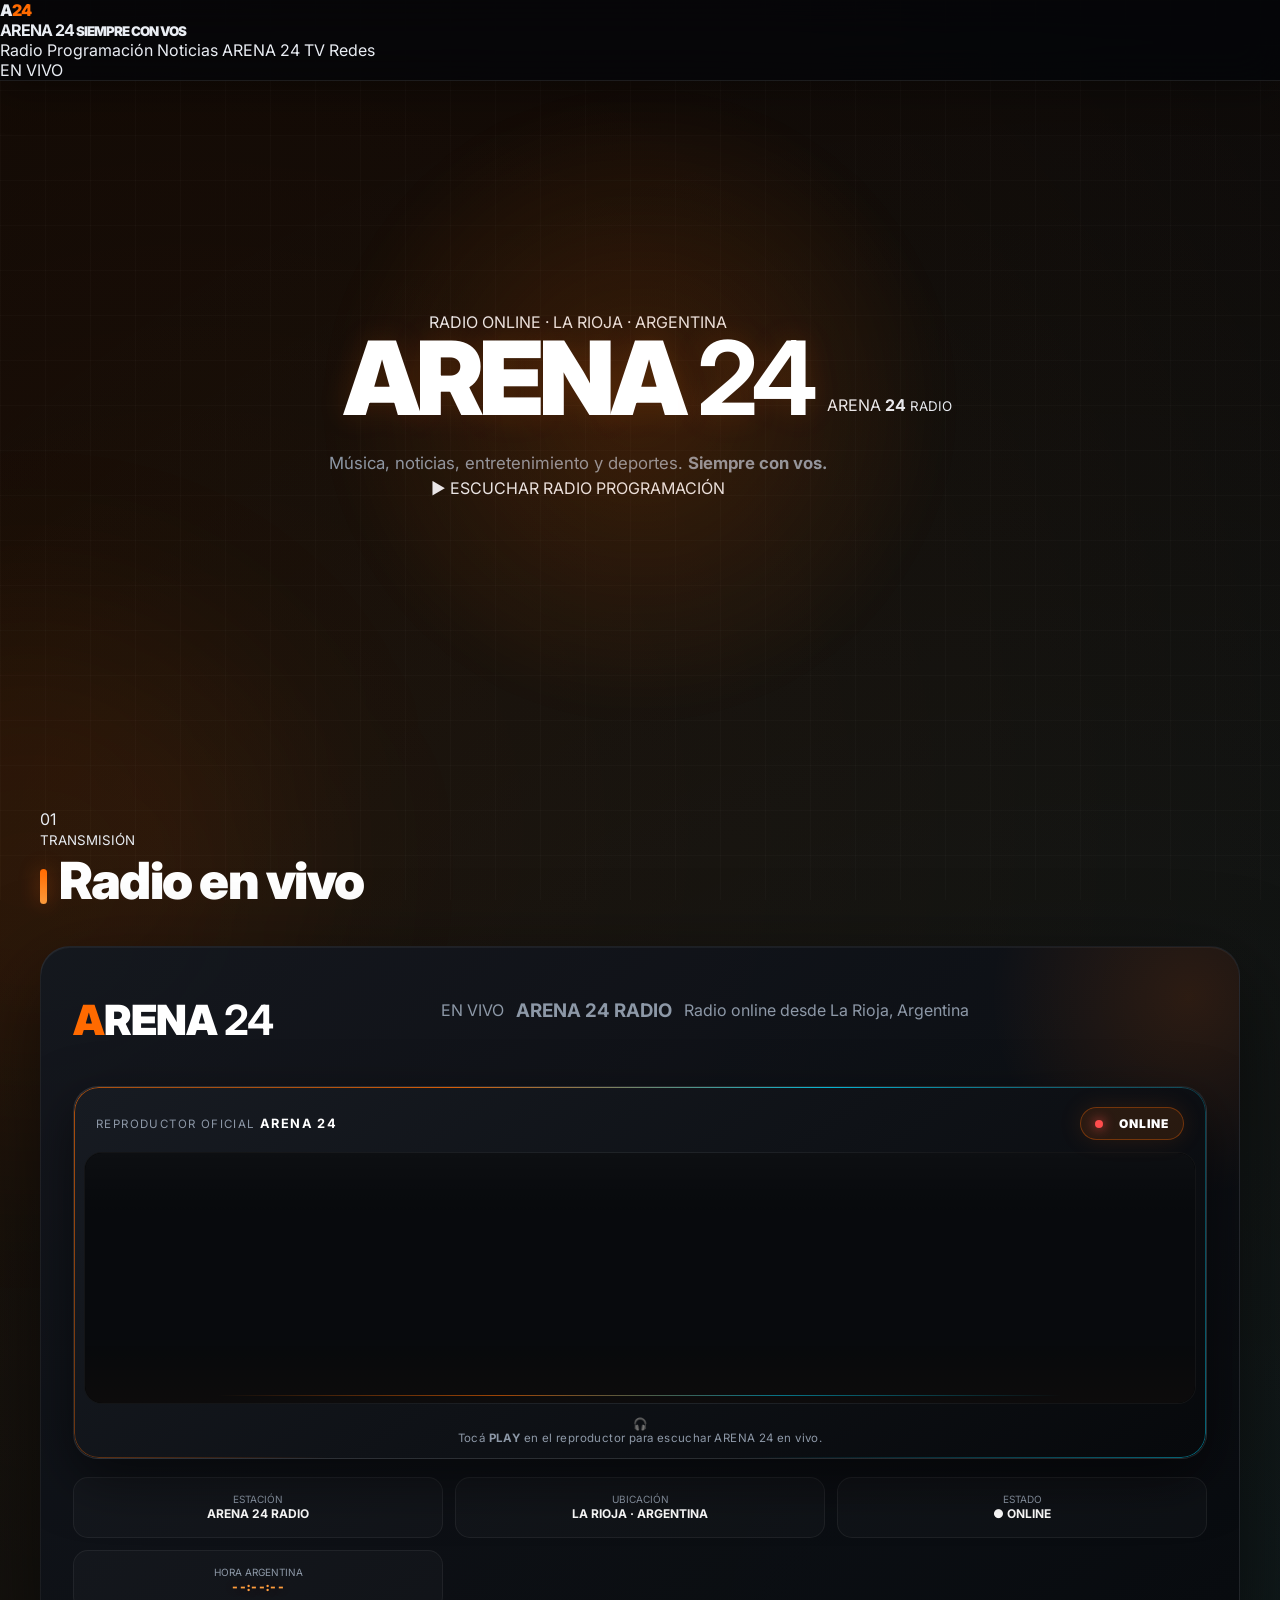
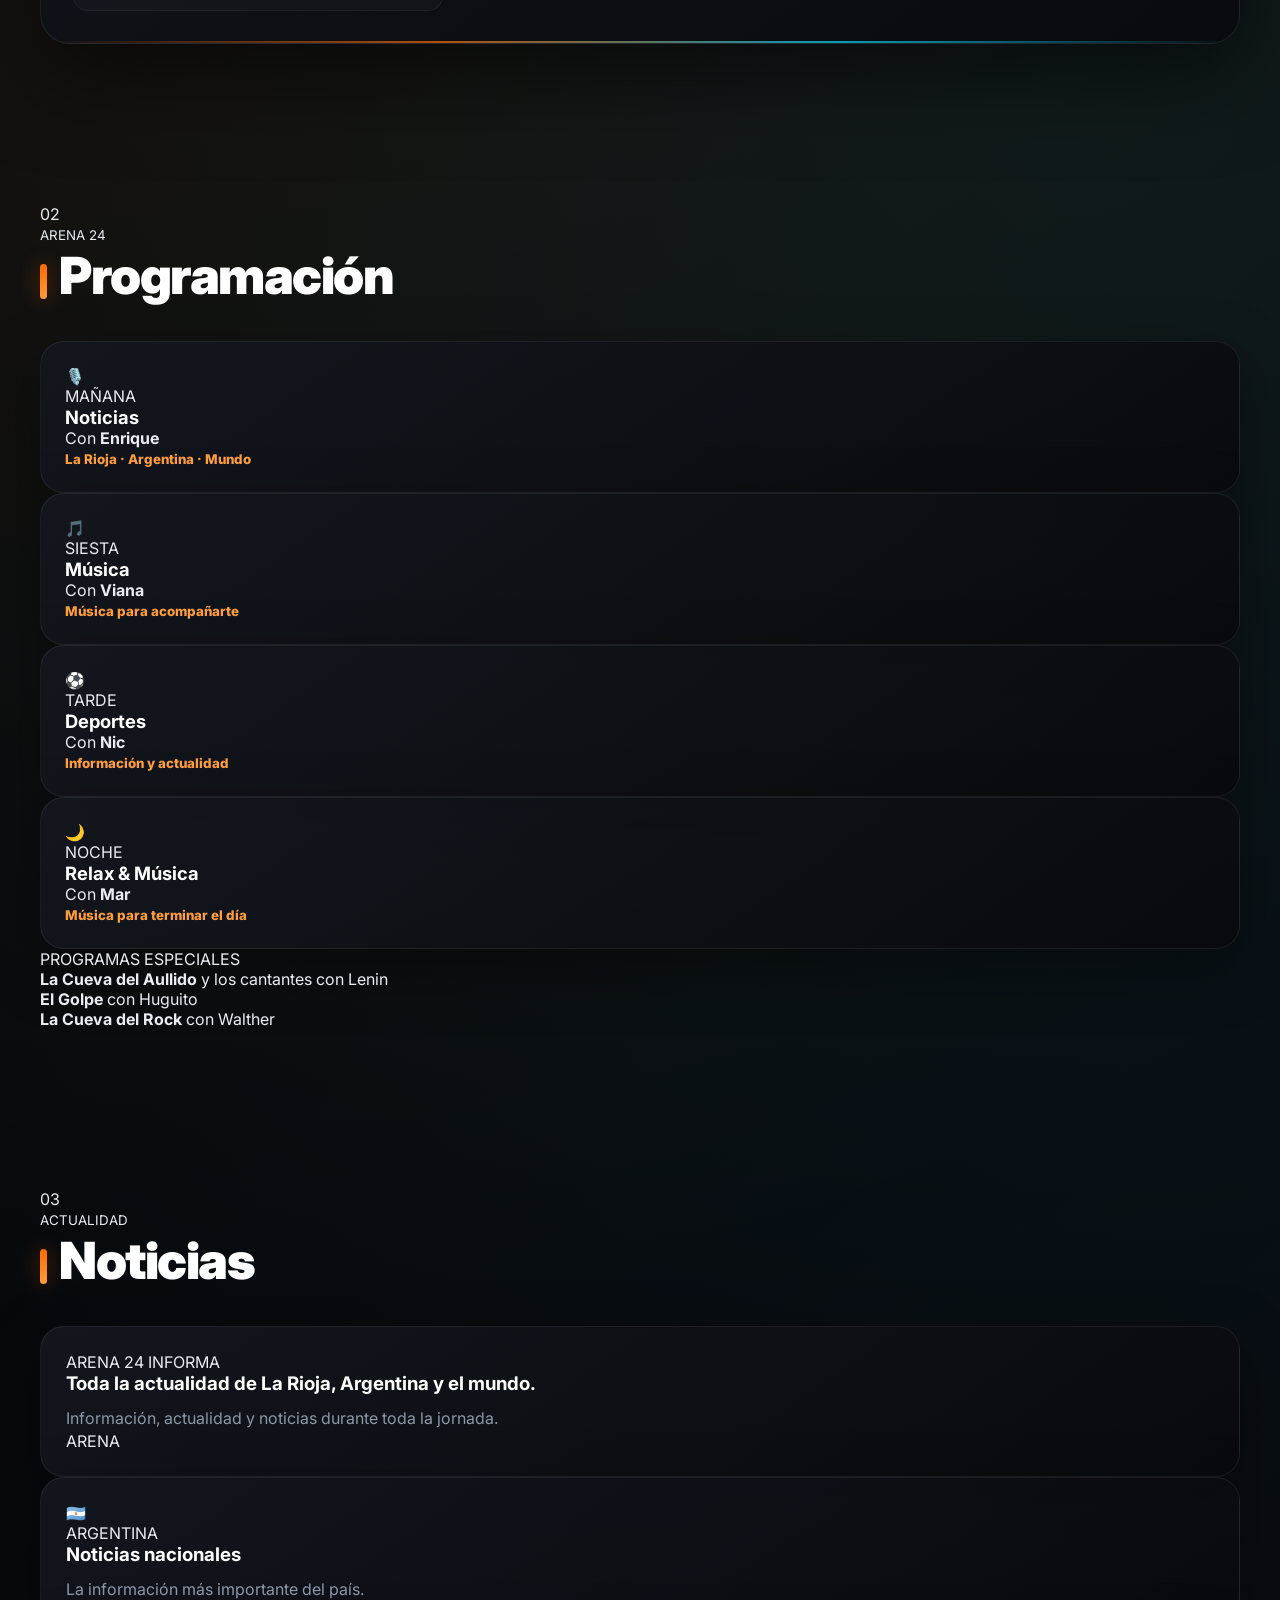
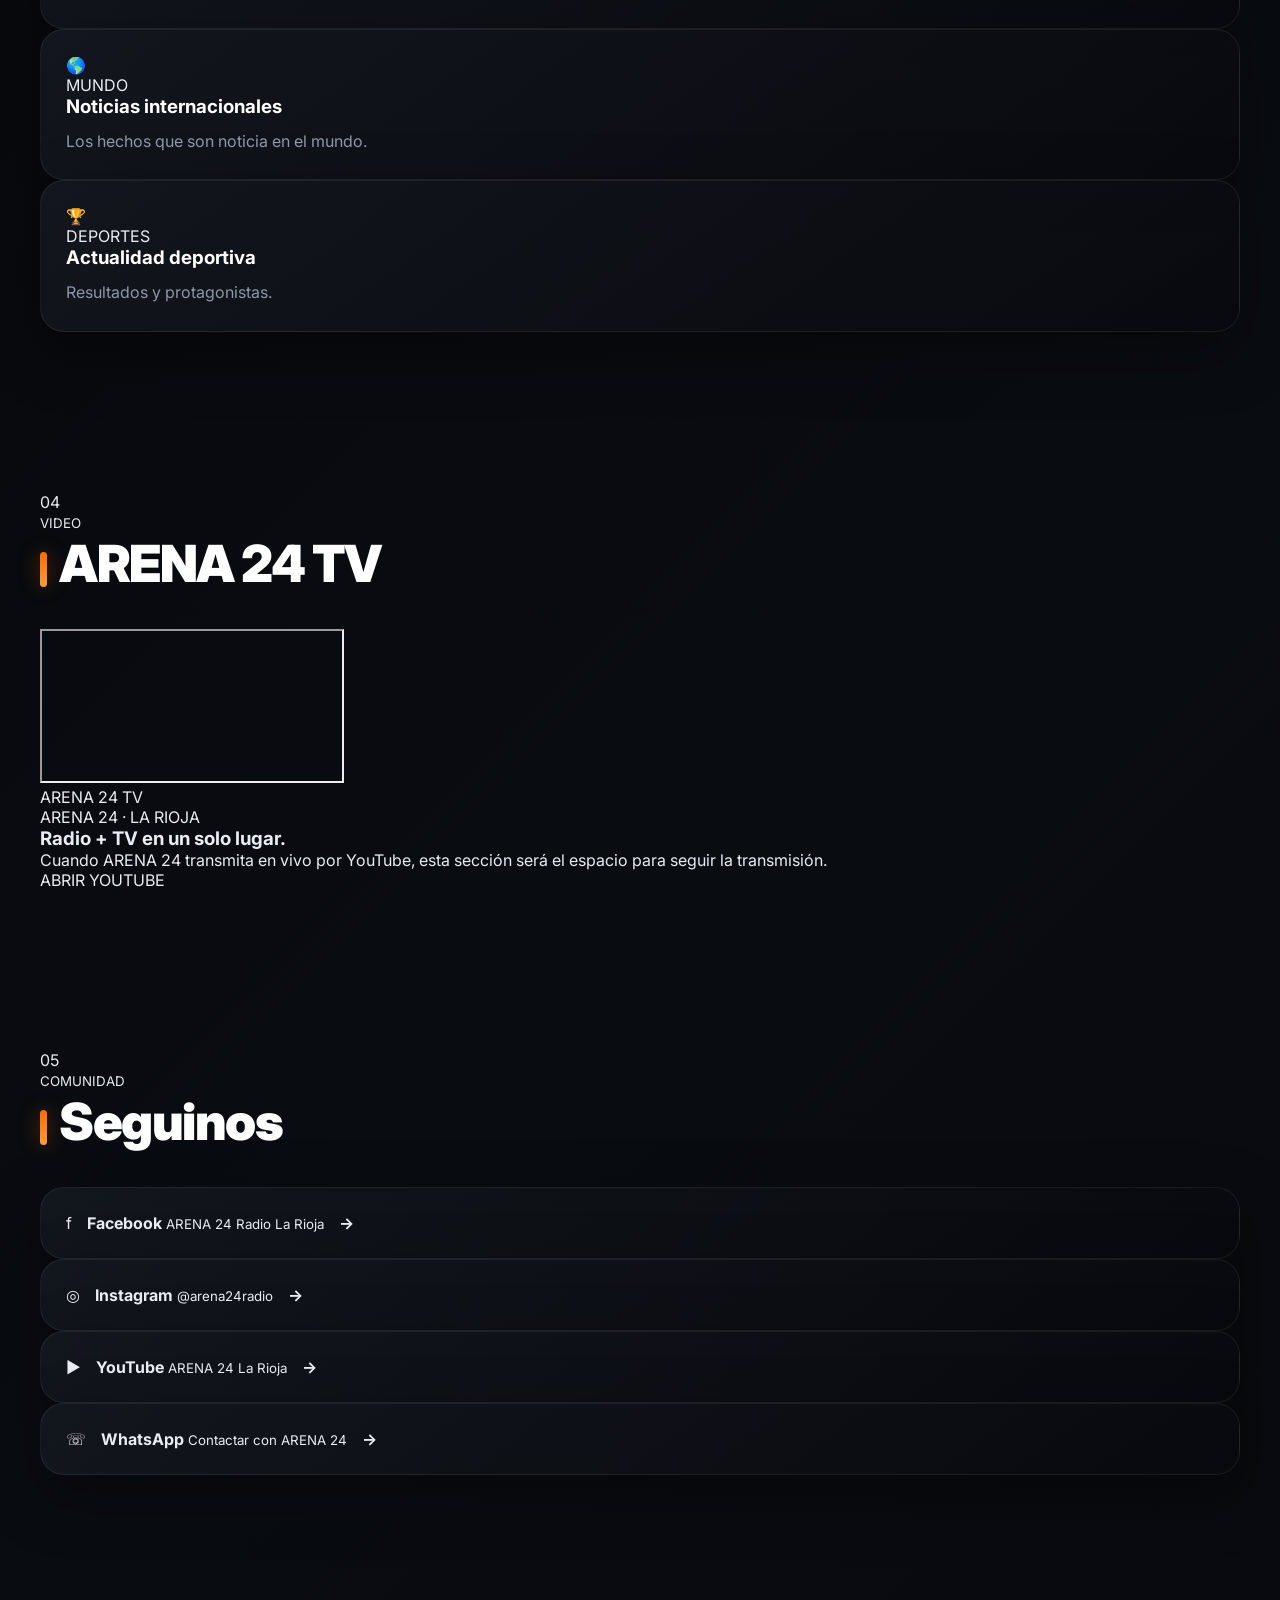
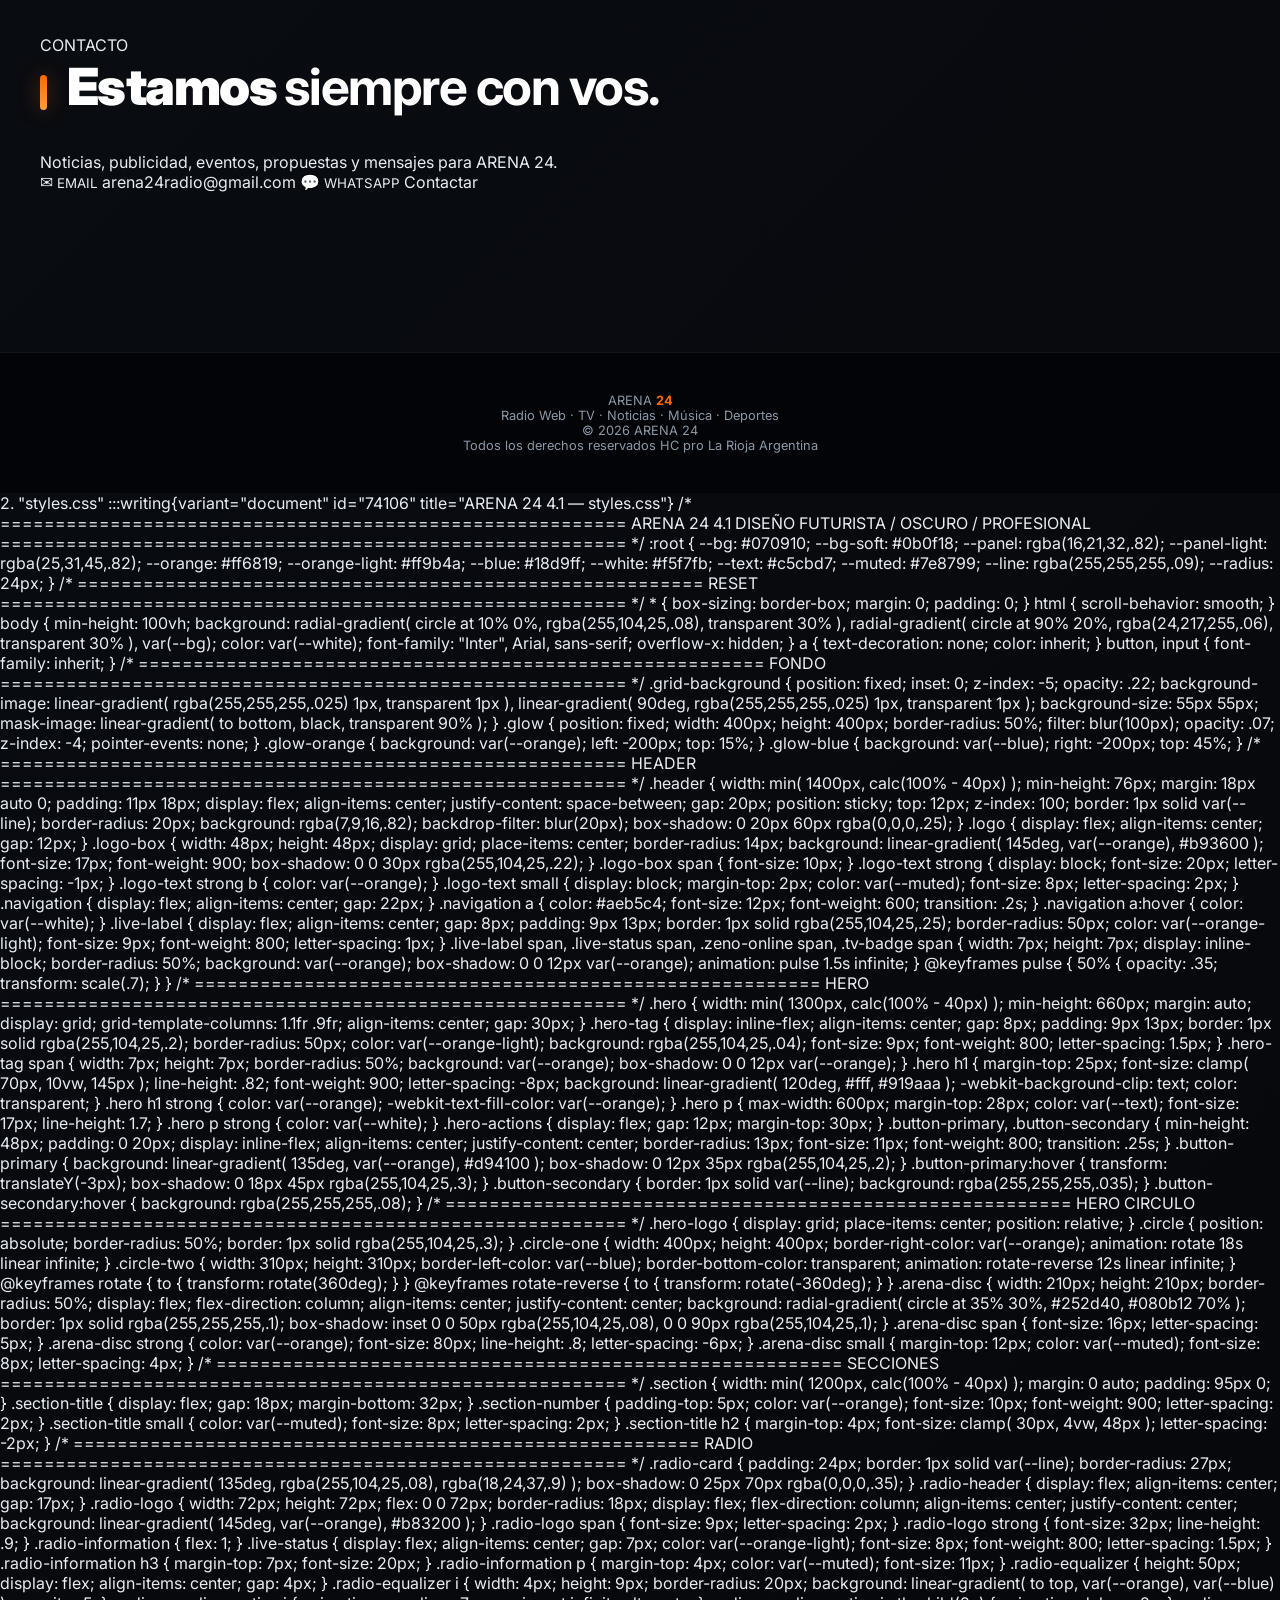
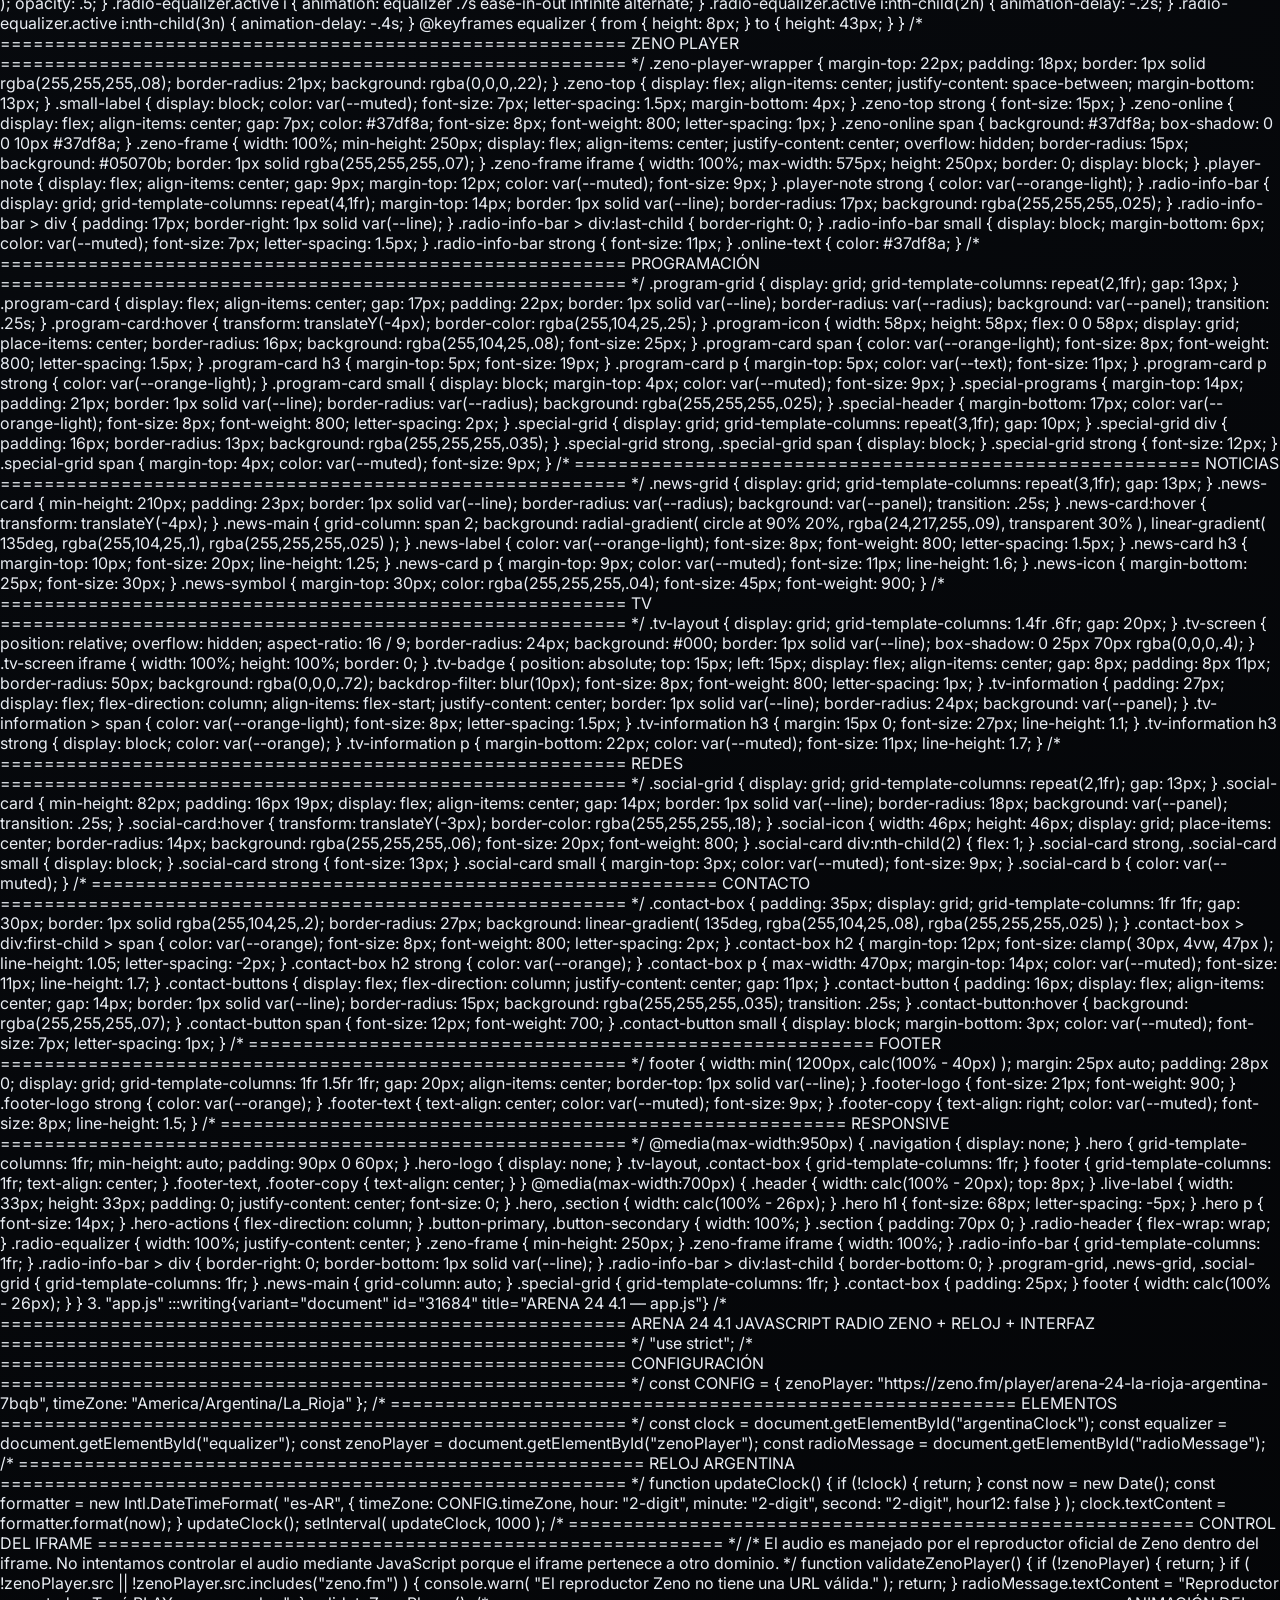
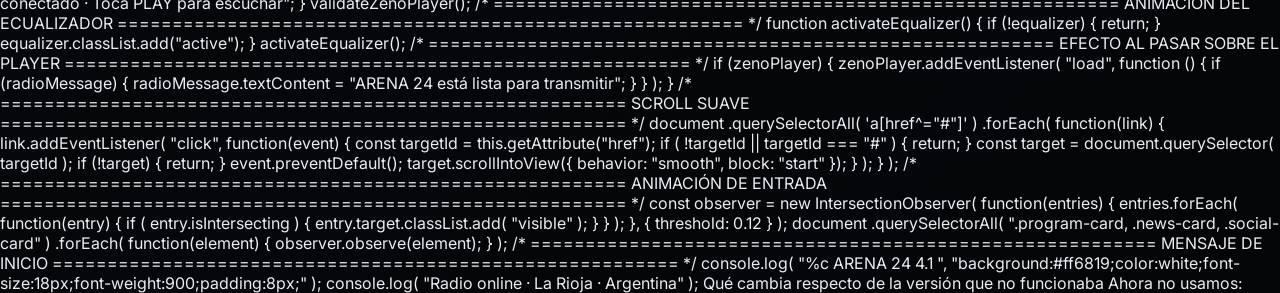
==== index.html @ 2693a52a "Update index.html" ====
<!DOCTYPE html>
<html lang="es">
<head>
  <meta charset="UTF-8">
  <meta name="viewport" content="width=device-width, initial-scale=1.0">

  <title>ARENA 24 — Siempre con vos</title>

  <meta
    name="description"
    content="ARENA 24 — Radio online desde La Rioja, Argentina. Música, noticias, entretenimiento y deportes."
  >

  <meta name="theme-color" content="#080b12">

  <link rel="preconnect" href="https://fonts.googleapis.com">
  <link rel="preconnect" href="https://fonts.gstatic.com" crossorigin>

  <link
    href="https://fonts.googleapis.com/css2?family=Inter:wght@400;500;600;700;800;900&display=swap"
    rel="stylesheet"
  >

  <link rel="stylesheet" href="styles.css">
</head>

<body>

  <!-- =====================================================
       FONDO
  ====================================================== -->

  <div class="grid-background"></div>
  <div class="glow glow-orange"></div>
  <div class="glow glow-blue"></div>


  <!-- =====================================================
       HEADER
  ====================================================== -->

  <header class="header">

    <a href="#" class="logo">

      <div class="logo-box">
        A<span>24</span>
      </div>

      <div class="logo-text">
        <strong>ARENA <b>24</b></strong>
        <small>SIEMPRE CON VOS</small>
      </div>

    </a>


    <nav class="navigation">

      <a href="#radio">Radio</a>
      <a href="#programacion">Programación</a>
      <a href="#noticias">Noticias</a>
      <a href="#tv">ARENA 24 TV</a>
      <a href="#redes">Redes</a>

    </nav>


    <div class="live-label">
      <span></span>
      EN VIVO
    </div>

  </header>



  <!-- =====================================================
       HERO
  ====================================================== -->

  <section class="hero">

    <div class="hero-content">

      <div class="hero-tag">
        <span></span>
        RADIO ONLINE · LA RIOJA · ARGENTINA
      </div>

      <h1>
        ARENA <strong>24</strong>
      </h1>

      <p>
        Música, noticias, entretenimiento y deportes.
        <strong>Siempre con vos.</strong>
      </p>

      <div class="hero-actions">

        <a href="#radio" class="button-primary">
          ▶ ESCUCHAR RADIO
        </a>

        <a href="#programacion" class="button-secondary">
          PROGRAMACIÓN
        </a>

      </div>

    </div>


    <div class="hero-logo">

      <div class="circle circle-one"></div>
      <div class="circle circle-two"></div>

      <div class="arena-disc">

        <span>ARENA</span>
        <strong>24</strong>
        <small>RADIO</small>

      </div>

    </div>

  </section>



  <!-- =====================================================
       RADIO
  ====================================================== -->

  <section id="radio" class="section">

    <div class="section-title">

      <div class="section-number">
        01
      </div>

      <div>
        <small>TRANSMISIÓN</small>
        <h2>Radio en vivo</h2>
      </div>

    </div>


    <div class="radio-card">


      <!-- CABECERA DEL PLAYER -->

      <div class="radio-header">

        <div class="radio-logo">
          <span>ARENA</span>
          <strong>24</strong>
        </div>


        <div class="radio-information">

          <div class="live-status">
            <span></span>
            EN VIVO
          </div>

          <h3>ARENA 24 RADIO</h3>

          <p id="radioMessage">
            Radio online desde La Rioja, Argentina
          </p>

        </div>


        <div class="radio-equalizer" id="equalizer">

          <i></i>
          <i></i>
          <i></i>
          <i></i>
          <i></i>
          <i></i>
          <i></i>
          <i></i>
          <i></i>
          <i></i>
          <i></i>
          <i></i>
          <i></i>
          <i></i>
          <i></i>

        </div>

      </div>


      <!-- =================================================
           REPRODUCTOR OFICIAL ZENO
      ================================================== -->

      <div class="zeno-player-wrapper">

        <div class="zeno-top">

          <div>
            <span class="small-label">
              REPRODUCTOR OFICIAL
            </span>

            <strong>
              ARENA 24
            </strong>
          </div>

          <div class="zeno-online">
            <span></span>
            ONLINE
          </div>

        </div>


        <div class="zeno-frame">

          <iframe
            id="zenoPlayer"
            src="https://zeno.fm/player/arena-24-la-rioja-argentina-7bqb"
            title="ARENA 24 Radio"
            allow="autoplay; encrypted-media"
            loading="eager"
            scrolling="no">
          </iframe>

        </div>


        <div class="player-note">

          <span>🎧</span>

          <p>
            Tocá <strong>PLAY</strong> en el reproductor
            para escuchar ARENA 24 en vivo.
          </p>

        </div>

      </div>


      <!-- INFORMACIÓN -->

      <div class="radio-info-bar">

        <div>
          <small>ESTACIÓN</small>
          <strong>ARENA 24 RADIO</strong>
        </div>

        <div>
          <small>UBICACIÓN</small>
          <strong>LA RIOJA · ARGENTINA</strong>
        </div>

        <div>
          <small>ESTADO</small>
          <strong class="online-text">
            ● ONLINE
          </strong>
        </div>

        <div>
          <small>HORA ARGENTINA</small>
          <strong id="argentinaClock">
            --:--:--
          </strong>
        </div>

      </div>

    </div>

  </section>



  <!-- =====================================================
       PROGRAMACIÓN
  ====================================================== -->

  <section id="programacion" class="section">

    <div class="section-title">

      <div class="section-number">
        02
      </div>

      <div>
        <small>ARENA 24</small>
        <h2>Programación</h2>
      </div>

    </div>


    <div class="program-grid">


      <article class="program-card">

        <div class="program-icon">
          🎙️
        </div>

        <div>

          <span>MAÑANA</span>

          <h3>Noticias</h3>

          <p>
            Con <strong>Enrique</strong>
          </p>

          <small>
            La Rioja · Argentina · Mundo
          </small>

        </div>

      </article>


      <article class="program-card">

        <div class="program-icon">
          🎵
        </div>

        <div>

          <span>SIESTA</span>

          <h3>Música</h3>

          <p>
            Con <strong>Viana</strong>
          </p>

          <small>
            Música para acompañarte
          </small>

        </div>

      </article>


      <article class="program-card">

        <div class="program-icon">
          ⚽
        </div>

        <div>

          <span>TARDE</span>

          <h3>Deportes</h3>

          <p>
            Con <strong>Nic</strong>
          </p>

          <small>
            Información y actualidad
          </small>

        </div>

      </article>


      <article class="program-card">

        <div class="program-icon">
          🌙
        </div>

        <div>

          <span>NOCHE</span>

          <h3>Relax & Música</h3>

          <p>
            Con <strong>Mar</strong>
          </p>

          <small>
            Música para terminar el día
          </small>

        </div>

      </article>

    </div>


    <div class="special-programs">

      <div class="special-header">
        PROGRAMAS ESPECIALES
      </div>


      <div class="special-grid">

        <div>
          <strong>
            La Cueva del Aullido
          </strong>

          <span>
            y los cantantes con Lenin
          </span>
        </div>


        <div>
          <strong>
            El Golpe
          </strong>

          <span>
            con Huguito
          </span>
        </div>


        <div>
          <strong>
            La Cueva del Rock
          </strong>

          <span>
            con Walther
          </span>
        </div>

      </div>

    </div>

  </section>



  <!-- =====================================================
       NOTICIAS
  ====================================================== -->

  <section id="noticias" class="section">

    <div class="section-title">

      <div class="section-number">
        03
      </div>

      <div>
        <small>ACTUALIDAD</small>
        <h2>Noticias</h2>
      </div>

    </div>


    <div class="news-grid">

      <article class="news-card news-main">

        <span class="news-label">
          ARENA 24 INFORMA
        </span>

        <h3>
          Toda la actualidad de
          La Rioja, Argentina y el mundo.
        </h3>

        <p>
          Información, actualidad y noticias
          durante toda la jornada.
        </p>

        <div class="news-symbol">
          ARENA
        </div>

      </article>


      <article class="news-card">

        <div class="news-icon">
          🇦🇷
        </div>

        <span class="news-label">
          ARGENTINA
        </span>

        <h3>
          Noticias nacionales
        </h3>

        <p>
          La información más importante
          del país.
        </p>

      </article>


      <article class="news-card">

        <div class="news-icon">
          🌎
        </div>

        <span class="news-label">
          MUNDO
        </span>

        <h3>
          Noticias internacionales
        </h3>

        <p>
          Los hechos que son noticia
          en el mundo.
        </p>

      </article>


      <article class="news-card">

        <div class="news-icon">
          🏆
        </div>

        <span class="news-label">
          DEPORTES
        </span>

        <h3>
          Actualidad deportiva
        </h3>

        <p>
          Resultados y protagonistas.
        </p>

      </article>

    </div>

  </section>



  <!-- =====================================================
       ARENA 24 TV
  ====================================================== -->

  <section id="tv" class="section">

    <div class="section-title">

      <div class="section-number">
        04
      </div>

      <div>
        <small>VIDEO</small>
        <h2>ARENA 24 TV</h2>
      </div>

    </div>


    <div class="tv-layout">


      <div class="tv-screen">

        <iframe
          src="https://www.youtube.com/embed/live_stream?channel=UCrHexRcAlWkaTn8P-BLT3LA"
          title="ARENA 24 TV"
          allow="accelerometer; autoplay; clipboard-write; encrypted-media; gyroscope; picture-in-picture; web-share"
          allowfullscreen>
        </iframe>

        <div class="tv-badge">
          <span></span>
          ARENA 24 TV
        </div>

      </div>


      <div class="tv-information">

        <span>ARENA 24 · LA RIOJA</span>

        <h3>
          Radio + TV
          <strong>en un solo lugar.</strong>
        </h3>

        <p>
          Cuando ARENA 24 transmita en vivo por
          YouTube, esta sección será el espacio
          para seguir la transmisión.
        </p>

        <a
          href="https://www.youtube.com/@ARENA24LARIOJA"
          target="_blank"
          rel="noopener"
          class="button-primary">

          ABRIR YOUTUBE

        </a>

      </div>

    </div>

  </section>



  <!-- =====================================================
       REDES
  ====================================================== -->

  <section id="redes" class="section">

    <div class="section-title">

      <div class="section-number">
        05
      </div>

      <div>
        <small>COMUNIDAD</small>
        <h2>Seguinos</h2>
      </div>

    </div>


    <div class="social-grid">


      <a
        href="https://www.facebook.com/arena24radiolarioja"
        target="_blank"
        rel="noopener"
        class="social-card">

        <div class="social-icon">
          f
        </div>

        <div>
          <strong>Facebook</strong>
          <small>ARENA 24 Radio La Rioja</small>
        </div>

        <b>→</b>

      </a>


      <a
        href="https://www.instagram.com/arena24radio"
        target="_blank"
        rel="noopener"
        class="social-card">

        <div class="social-icon">
          ◎
        </div>

        <div>
          <strong>Instagram</strong>
          <small>@arena24radio</small>
        </div>

        <b>→</b>

      </a>


      <a
        href="https://www.youtube.com/@ARENA24LARIOJA"
        target="_blank"
        rel="noopener"
        class="social-card">

        <div class="social-icon">
          ▶
        </div>

        <div>
          <strong>YouTube</strong>
          <small>ARENA 24 La Rioja</small>
        </div>

        <b>→</b>

      </a>


      <a
        href="https://wa.me/"
        target="_blank"
        rel="noopener"
        class="social-card">

        <div class="social-icon">
          ☏
        </div>

        <div>
          <strong>WhatsApp</strong>
          <small>Contactar con ARENA 24</small>
        </div>

        <b>→</b>

      </a>

    </div>

  </section>



  <!-- =====================================================
       CONTACTO
  ====================================================== -->

  <section id="contacto" class="section">

    <div class="contact-box">

      <div>

        <span>CONTACTO</span>

        <h2>
          Estamos
          <strong>siempre con vos.</strong>
        </h2>

        <p>
          Noticias, publicidad, eventos,
          propuestas y mensajes para ARENA 24.
        </p>

      </div>


      <div class="contact-buttons">

        <a
          href="mailto:arena24radio@gmail.com"
          class="contact-button">

          ✉️

          <span>
            <small>EMAIL</small>
            arena24radio@gmail.com
          </span>

        </a>


        <a
          href="https://wa.me/"
          target="_blank"
          rel="noopener"
          class="contact-button">

          💬

          <span>
            <small>WHATSAPP</small>
            Contactar
          </span>

        </a>

      </div>

    </div>

  </section>



  <!-- =====================================================
       FOOTER
  ====================================================== -->

  <footer>

    <div class="footer-logo">
      ARENA <strong>24</strong>
    </div>

    <div class="footer-text">
      Radio Web · TV · Noticias · Música · Deportes
    </div>

    <div class="footer-copy">
      © 2026 ARENA 24<br>
      Todos los derechos reservados HC pro La Rioja Argentina
    </div>

  </footer>



  <script src="app.js"></script>

</body>
</html>

2. "styles.css"

:::writing{variant="document" id="74106" title="ARENA 24 4.1 — styles.css"}

/* =========================================================
   ARENA 24 4.1
   DISEÑO FUTURISTA / OSCURO / PROFESIONAL
========================================================= */

:root {

  --bg: #070910;
  --bg-soft: #0b0f18;

  --panel: rgba(16,21,32,.82);
  --panel-light: rgba(25,31,45,.82);

  --orange: #ff6819;
  --orange-light: #ff9b4a;

  --blue: #18d9ff;

  --white: #f5f7fb;
  --text: #c5cbd7;
  --muted: #7e8799;

  --line: rgba(255,255,255,.09);

  --radius: 24px;
}


/* =========================================================
   RESET
========================================================= */

* {
  box-sizing: border-box;
  margin: 0;
  padding: 0;
}


html {
  scroll-behavior: smooth;
}


body {

  min-height: 100vh;

  background:
    radial-gradient(
      circle at 10% 0%,
      rgba(255,104,25,.08),
      transparent 30%
    ),

    radial-gradient(
      circle at 90% 20%,
      rgba(24,217,255,.06),
      transparent 30%
    ),

    var(--bg);

  color: var(--white);

  font-family:
    "Inter",
    Arial,
    sans-serif;

  overflow-x: hidden;
}


a {
  text-decoration: none;
  color: inherit;
}


button,
input {
  font-family: inherit;
}


/* =========================================================
   FONDO
========================================================= */

.grid-background {

  position: fixed;
  inset: 0;

  z-index: -5;

  opacity: .22;

  background-image:

    linear-gradient(
      rgba(255,255,255,.025) 1px,
      transparent 1px
    ),

    linear-gradient(
      90deg,
      rgba(255,255,255,.025) 1px,
      transparent 1px
    );

  background-size: 55px 55px;

  mask-image:
    linear-gradient(
      to bottom,
      black,
      transparent 90%
    );
}


.glow {

  position: fixed;

  width: 400px;
  height: 400px;

  border-radius: 50%;

  filter: blur(100px);

  opacity: .07;

  z-index: -4;

  pointer-events: none;
}


.glow-orange {

  background: var(--orange);

  left: -200px;
  top: 15%;
}


.glow-blue {

  background: var(--blue);

  right: -200px;
  top: 45%;
}


/* =========================================================
   HEADER
========================================================= */

.header {

  width:
    min(
      1400px,
      calc(100% - 40px)
    );

  min-height: 76px;

  margin:
    18px auto 0;

  padding:
    11px 18px;

  display: flex;

  align-items: center;

  justify-content: space-between;

  gap: 20px;

  position: sticky;

  top: 12px;

  z-index: 100;

  border:
    1px solid var(--line);

  border-radius:
    20px;

  background:
    rgba(7,9,16,.82);

  backdrop-filter:
    blur(20px);

  box-shadow:
    0 20px 60px rgba(0,0,0,.25);
}


.logo {

  display: flex;

  align-items: center;

  gap: 12px;
}


.logo-box {

  width: 48px;
  height: 48px;

  display: grid;

  place-items: center;

  border-radius: 14px;

  background:
    linear-gradient(
      145deg,
      var(--orange),
      #b93600
    );

  font-size: 17px;

  font-weight: 900;

  box-shadow:
    0 0 30px
    rgba(255,104,25,.22);
}


.logo-box span {
  font-size: 10px;
}


.logo-text strong {

  display: block;

  font-size: 20px;

  letter-spacing: -1px;
}


.logo-text strong b {
  color: var(--orange);
}


.logo-text small {

  display: block;

  margin-top: 2px;

  color: var(--muted);

  font-size: 8px;

  letter-spacing: 2px;
}


.navigation {

  display: flex;

  align-items: center;

  gap: 22px;
}


.navigation a {

  color: #aeb5c4;

  font-size: 12px;

  font-weight: 600;

  transition: .2s;
}


.navigation a:hover {
  color: var(--white);
}


.live-label {

  display: flex;

  align-items: center;

  gap: 8px;

  padding:
    9px 13px;

  border:
    1px solid
    rgba(255,104,25,.25);

  border-radius: 50px;

  color: var(--orange-light);

  font-size: 9px;

  font-weight: 800;

  letter-spacing: 1px;
}


.live-label span,
.live-status span,
.zeno-online span,
.tv-badge span {

  width: 7px;
  height: 7px;

  display: inline-block;

  border-radius: 50%;

  background:
    var(--orange);

  box-shadow:
    0 0 12px
    var(--orange);

  animation:
    pulse 1.5s infinite;
}


@keyframes pulse {

  50% {
    opacity: .35;
    transform: scale(.7);
  }

}


/* =========================================================
   HERO
========================================================= */

.hero {

  width:
    min(
      1300px,
      calc(100% - 40px)
    );

  min-height: 660px;

  margin: auto;

  display: grid;

  grid-template-columns:
    1.1fr .9fr;

  align-items: center;

  gap: 30px;
}


.hero-tag {

  display: inline-flex;

  align-items: center;

  gap: 8px;

  padding:
    9px 13px;

  border:
    1px solid
    rgba(255,104,25,.2);

  border-radius: 50px;

  color: var(--orange-light);

  background:
    rgba(255,104,25,.04);

  font-size: 9px;

  font-weight: 800;

  letter-spacing: 1.5px;
}


.hero-tag span {

  width: 7px;
  height: 7px;

  border-radius: 50%;

  background:
    var(--orange);

  box-shadow:
    0 0 12px
    var(--orange);
}


.hero h1 {

  margin-top: 25px;

  font-size:
    clamp(
      70px,
      10vw,
      145px
    );

  line-height: .82;

  font-weight: 900;

  letter-spacing: -8px;

  background:
    linear-gradient(
      120deg,
      #fff,
      #919aaa
    );

  -webkit-background-clip: text;

  color: transparent;
}


.hero h1 strong {

  color:
    var(--orange);

  -webkit-text-fill-color:
    var(--orange);
}


.hero p {

  max-width: 600px;

  margin-top: 28px;

  color: var(--text);

  font-size: 17px;

  line-height: 1.7;
}


.hero p strong {
  color: var(--white);
}


.hero-actions {

  display: flex;

  gap: 12px;

  margin-top: 30px;
}


.button-primary,
.button-secondary {

  min-height: 48px;

  padding:
    0 20px;

  display: inline-flex;

  align-items: center;

  justify-content: center;

  border-radius: 13px;

  font-size: 11px;

  font-weight: 800;

  transition: .25s;
}


.button-primary {

  background:
    linear-gradient(
      135deg,
      var(--orange),
      #d94100
    );

  box-shadow:
    0 12px 35px
    rgba(255,104,25,.2);
}


.button-primary:hover {

  transform:
    translateY(-3px);

  box-shadow:
    0 18px 45px
    rgba(255,104,25,.3);
}


.button-secondary {

  border:
    1px solid var(--line);

  background:
    rgba(255,255,255,.035);
}


.button-secondary:hover {
  background:
    rgba(255,255,255,.08);
}


/* =========================================================
   HERO CIRCULO
========================================================= */

.hero-logo {

  display: grid;

  place-items: center;

  position: relative;
}


.circle {

  position: absolute;

  border-radius: 50%;

  border:
    1px solid
    rgba(255,104,25,.3);
}


.circle-one {

  width: 400px;
  height: 400px;

  border-right-color:
    var(--orange);

  animation:
    rotate 18s linear infinite;
}


.circle-two {

  width: 310px;
  height: 310px;

  border-left-color:
    var(--blue);

  border-bottom-color:
    transparent;

  animation:
    rotate-reverse
    12s linear infinite;
}


@keyframes rotate {

  to {
    transform: rotate(360deg);
  }

}


@keyframes rotate-reverse {

  to {
    transform: rotate(-360deg);
  }

}


.arena-disc {

  width: 210px;
  height: 210px;

  border-radius: 50%;

  display: flex;

  flex-direction: column;

  align-items: center;

  justify-content: center;

  background:
    radial-gradient(
      circle at 35% 30%,
      #252d40,
      #080b12 70%
    );

  border:
    1px solid
    rgba(255,255,255,.1);

  box-shadow:
    inset 0 0 50px
    rgba(255,104,25,.08),

    0 0 90px
    rgba(255,104,25,.1);
}


.arena-disc span {

  font-size: 16px;

  letter-spacing: 5px;
}


.arena-disc strong {

  color: var(--orange);

  font-size: 80px;

  line-height: .8;

  letter-spacing: -6px;
}


.arena-disc small {

  margin-top: 12px;

  color: var(--muted);

  font-size: 8px;

  letter-spacing: 4px;
}


/* =========================================================
   SECCIONES
========================================================= */

.section {

  width:
    min(
      1200px,
      calc(100% - 40px)
    );

  margin:
    0 auto;

  padding:
    95px 0;
}


.section-title {

  display: flex;

  gap: 18px;

  margin-bottom: 32px;
}


.section-number {

  padding-top: 5px;

  color: var(--orange);

  font-size: 10px;

  font-weight: 900;

  letter-spacing: 2px;
}


.section-title small {

  color: var(--muted);

  font-size: 8px;

  letter-spacing: 2px;
}


.section-title h2 {

  margin-top: 4px;

  font-size:
    clamp(
      30px,
      4vw,
      48px
    );

  letter-spacing: -2px;
}


/* =========================================================
   RADIO
========================================================= */

.radio-card {

  padding: 24px;

  border:
    1px solid var(--line);

  border-radius:
    27px;

  background:
    linear-gradient(
      135deg,
      rgba(255,104,25,.08),
      rgba(18,24,37,.9)
    );

  box-shadow:
    0 25px 70px
    rgba(0,0,0,.35);
}


.radio-header {

  display: flex;

  align-items: center;

  gap: 17px;
}


.radio-logo {

  width: 72px;
  height: 72px;

  flex: 0 0 72px;

  border-radius: 18px;

  display: flex;

  flex-direction: column;

  align-items: center;

  justify-content: center;

  background:
    linear-gradient(
      145deg,
      var(--orange),
      #b83200
    );
}


.radio-logo span {

  font-size: 9px;

  letter-spacing: 2px;
}


.radio-logo strong {

  font-size: 32px;

  line-height: .9;
}


.radio-information {
  flex: 1;
}


.live-status {

  display: flex;

  align-items: center;

  gap: 7px;

  color: var(--orange-light);

  font-size: 8px;

  font-weight: 800;

  letter-spacing: 1.5px;
}


.radio-information h3 {

  margin-top: 7px;

  font-size: 20px;
}


.radio-information p {

  margin-top: 4px;

  color: var(--muted);

  font-size: 11px;
}


.radio-equalizer {

  height: 50px;

  display: flex;

  align-items: center;

  gap: 4px;
}


.radio-equalizer i {

  width: 4px;

  height: 9px;

  border-radius: 20px;

  background:
    linear-gradient(
      to top,
      var(--orange),
      var(--blue)
    );

  opacity: .5;
}


.radio-equalizer.active i {

  animation:
    equalizer
    .7s
    ease-in-out
    infinite
    alternate;
}


.radio-equalizer.active i:nth-child(2n) {
  animation-delay: -.2s;
}


.radio-equalizer.active i:nth-child(3n) {
  animation-delay: -.4s;
}


@keyframes equalizer {

  from {
    height: 8px;
  }

  to {
    height: 43px;
  }

}


/* =========================================================
   ZENO PLAYER
========================================================= */

.zeno-player-wrapper {

  margin-top: 22px;

  padding: 18px;

  border:
    1px solid
    rgba(255,255,255,.08);

  border-radius: 21px;

  background:
    rgba(0,0,0,.22);
}


.zeno-top {

  display: flex;

  align-items: center;

  justify-content: space-between;

  margin-bottom: 13px;
}


.small-label {

  display: block;

  color: var(--muted);

  font-size: 7px;

  letter-spacing: 1.5px;

  margin-bottom: 4px;
}


.zeno-top strong {

  font-size: 15px;
}


.zeno-online {

  display: flex;

  align-items: center;

  gap: 7px;

  color: #37df8a;

  font-size: 8px;

  font-weight: 800;

  letter-spacing: 1px;
}


.zeno-online span {

  background:
    #37df8a;

  box-shadow:
    0 0 10px
    #37df8a;
}


.zeno-frame {

  width: 100%;

  min-height: 250px;

  display: flex;

  align-items: center;

  justify-content: center;

  overflow: hidden;

  border-radius: 15px;

  background:
    #05070b;

  border:
    1px solid
    rgba(255,255,255,.07);
}


.zeno-frame iframe {

  width: 100%;

  max-width: 575px;

  height: 250px;

  border: 0;

  display: block;
}


.player-note {

  display: flex;

  align-items: center;

  gap: 9px;

  margin-top: 12px;

  color: var(--muted);

  font-size: 9px;
}


.player-note strong {
  color: var(--orange-light);
}


.radio-info-bar {

  display: grid;

  grid-template-columns:
    repeat(4,1fr);

  margin-top: 14px;

  border:
    1px solid var(--line);

  border-radius: 17px;

  background:
    rgba(255,255,255,.025);
}


.radio-info-bar > div {

  padding: 17px;

  border-right:
    1px solid var(--line);
}


.radio-info-bar > div:last-child {
  border-right: 0;
}


.radio-info-bar small {

  display: block;

  margin-bottom: 6px;

  color: var(--muted);

  font-size: 7px;

  letter-spacing: 1.5px;
}


.radio-info-bar strong {

  font-size: 11px;
}


.online-text {
  color: #37df8a;
}


/* =========================================================
   PROGRAMACIÓN
========================================================= */

.program-grid {

  display: grid;

  grid-template-columns:
    repeat(2,1fr);

  gap: 13px;
}


.program-card {

  display: flex;

  align-items: center;

  gap: 17px;

  padding: 22px;

  border:
    1px solid var(--line);

  border-radius:
    var(--radius);

  background:
    var(--panel);

  transition:
    .25s;
}


.program-card:hover {

  transform:
    translateY(-4px);

  border-color:
    rgba(255,104,25,.25);
}


.program-icon {

  width: 58px;
  height: 58px;

  flex: 0 0 58px;

  display: grid;

  place-items: center;

  border-radius: 16px;

  background:
    rgba(255,104,25,.08);

  font-size: 25px;
}


.program-card span {

  color: var(--orange-light);

  font-size: 8px;

  font-weight: 800;

  letter-spacing: 1.5px;
}


.program-card h3 {

  margin-top: 5px;

  font-size: 19px;
}


.program-card p {

  margin-top: 5px;

  color: var(--text);

  font-size: 11px;
}


.program-card p strong {
  color: var(--orange-light);
}


.program-card small {

  display: block;

  margin-top: 4px;

  color: var(--muted);

  font-size: 9px;
}


.special-programs {

  margin-top: 14px;

  padding: 21px;

  border:
    1px solid var(--line);

  border-radius:
    var(--radius);

  background:
    rgba(255,255,255,.025);
}


.special-header {

  margin-bottom: 17px;

  color: var(--orange-light);

  font-size: 8px;

  font-weight: 800;

  letter-spacing: 2px;
}


.special-grid {

  display: grid;

  grid-template-columns:
    repeat(3,1fr);

  gap: 10px;
}


.special-grid div {

  padding: 16px;

  border-radius: 13px;

  background:
    rgba(255,255,255,.035);
}


.special-grid strong,
.special-grid span {

  display: block;
}


.special-grid strong {
  font-size: 12px;
}


.special-grid span {

  margin-top: 4px;

  color: var(--muted);

  font-size: 9px;
}


/* =========================================================
   NOTICIAS
========================================================= */

.news-grid {

  display: grid;

  grid-template-columns:
    repeat(3,1fr);

  gap: 13px;
}


.news-card {

  min-height: 210px;

  padding: 23px;

  border:
    1px solid var(--line);

  border-radius:
    var(--radius);

  background:
    var(--panel);

  transition:
    .25s;
}


.news-card:hover {

  transform:
    translateY(-4px);
}


.news-main {

  grid-column:
    span 2;

  background:
    radial-gradient(
      circle at 90% 20%,
      rgba(24,217,255,.09),
      transparent 30%
    ),

    linear-gradient(
      135deg,
      rgba(255,104,25,.1),
      rgba(255,255,255,.025)
    );
}


.news-label {

  color:
    var(--orange-light);

  font-size: 8px;

  font-weight: 800;

  letter-spacing: 1.5px;
}


.news-card h3 {

  margin-top: 10px;

  font-size: 20px;

  line-height: 1.25;
}


.news-card p {

  margin-top: 9px;

  color: var(--muted);

  font-size: 11px;

  line-height: 1.6;
}


.news-icon {

  margin-bottom: 25px;

  font-size: 30px;
}


.news-symbol {

  margin-top: 30px;

  color:
    rgba(255,255,255,.04);

  font-size: 45px;

  font-weight: 900;
}


/* =========================================================
   TV
========================================================= */

.tv-layout {

  display: grid;

  grid-template-columns:
    1.4fr .6fr;

  gap: 20px;
}


.tv-screen {

  position: relative;

  overflow: hidden;

  aspect-ratio:
    16 / 9;

  border-radius:
    24px;

  background: #000;

  border:
    1px solid var(--line);

  box-shadow:
    0 25px 70px
    rgba(0,0,0,.4);
}


.tv-screen iframe {

  width: 100%;
  height: 100%;

  border: 0;
}


.tv-badge {

  position: absolute;

  top: 15px;
  left: 15px;

  display: flex;

  align-items: center;

  gap: 8px;

  padding:
    8px 11px;

  border-radius: 50px;

  background:
    rgba(0,0,0,.72);

  backdrop-filter:
    blur(10px);

  font-size: 8px;

  font-weight: 800;

  letter-spacing: 1px;
}


.tv-information {

  padding: 27px;

  display: flex;

  flex-direction: column;

  align-items: flex-start;

  justify-content: center;

  border:
    1px solid var(--line);

  border-radius:
    24px;

  background:
    var(--panel);
}


.tv-information > span {

  color:
    var(--orange-light);

  font-size: 8px;

  letter-spacing: 1.5px;
}


.tv-information h3 {

  margin:
    15px 0;

  font-size: 27px;

  line-height: 1.1;
}


.tv-information h3 strong {

  display: block;

  color:
    var(--orange);
}


.tv-information p {

  margin-bottom: 22px;

  color:
    var(--muted);

  font-size: 11px;

  line-height: 1.7;
}


/* =========================================================
   REDES
========================================================= */

.social-grid {

  display: grid;

  grid-template-columns:
    repeat(2,1fr);

  gap: 13px;
}


.social-card {

  min-height: 82px;

  padding:
    16px 19px;

  display: flex;

  align-items: center;

  gap: 14px;

  border:
    1px solid var(--line);

  border-radius:
    18px;

  background:
    var(--panel);

  transition:
    .25s;
}


.social-card:hover {

  transform:
    translateY(-3px);

  border-color:
    rgba(255,255,255,.18);
}


.social-icon {

  width: 46px;
  height: 46px;

  display: grid;

  place-items: center;

  border-radius: 14px;

  background:
    rgba(255,255,255,.06);

  font-size: 20px;

  font-weight: 800;
}


.social-card div:nth-child(2) {
  flex: 1;
}


.social-card strong,
.social-card small {

  display: block;
}


.social-card strong {
  font-size: 13px;
}


.social-card small {

  margin-top: 3px;

  color: var(--muted);

  font-size: 9px;
}


.social-card b {
  color: var(--muted);
}


/* =========================================================
   CONTACTO
========================================================= */

.contact-box {

  padding:
    35px;

  display: grid;

  grid-template-columns:
    1fr 1fr;

  gap: 30px;

  border:
    1px solid
    rgba(255,104,25,.2);

  border-radius:
    27px;

  background:
    linear-gradient(
      135deg,
      rgba(255,104,25,.08),
      rgba(255,255,255,.025)
    );
}


.contact-box > div:first-child > span {

  color:
    var(--orange);

  font-size: 8px;

  font-weight: 800;

  letter-spacing: 2px;
}


.contact-box h2 {

  margin-top: 12px;

  font-size:
    clamp(
      30px,
      4vw,
      47px
    );

  line-height: 1.05;

  letter-spacing: -2px;
}


.contact-box h2 strong {
  color: var(--orange);
}


.contact-box p {

  max-width: 470px;

  margin-top: 14px;

  color: var(--muted);

  font-size: 11px;

  line-height: 1.7;
}


.contact-buttons {

  display: flex;

  flex-direction: column;

  justify-content: center;

  gap: 11px;
}


.contact-button {

  padding: 16px;

  display: flex;

  align-items: center;

  gap: 14px;

  border:
    1px solid var(--line);

  border-radius: 15px;

  background:
    rgba(255,255,255,.035);

  transition: .25s;
}


.contact-button:hover {

  background:
    rgba(255,255,255,.07);
}


.contact-button span {

  font-size: 12px;

  font-weight: 700;
}


.contact-button small {

  display: block;

  margin-bottom: 3px;

  color: var(--muted);

  font-size: 7px;

  letter-spacing: 1px;
}


/* =========================================================
   FOOTER
========================================================= */

footer {

  width:
    min(
      1200px,
      calc(100% - 40px)
    );

  margin:
    25px auto;

  padding:
    28px 0;

  display: grid;

  grid-template-columns:
    1fr 1.5fr 1fr;

  gap: 20px;

  align-items: center;

  border-top:
    1px solid var(--line);
}


.footer-logo {

  font-size: 21px;

  font-weight: 900;
}


.footer-logo strong {
  color: var(--orange);
}


.footer-text {

  text-align: center;

  color: var(--muted);

  font-size: 9px;
}


.footer-copy {

  text-align: right;

  color: var(--muted);

  font-size: 8px;

  line-height: 1.5;
}


/* =========================================================
   RESPONSIVE
========================================================= */

@media(max-width:950px) {

  .navigation {
    display: none;
  }


  .hero {

    grid-template-columns: 1fr;

    min-height: auto;

    padding:
      90px 0
      60px;
  }


  .hero-logo {
    display: none;
  }


  .tv-layout,
  .contact-box {

    grid-template-columns:
      1fr;
  }


  footer {

    grid-template-columns:
      1fr;

    text-align: center;
  }


  .footer-text,
  .footer-copy {

    text-align: center;
  }

}


@media(max-width:700px) {

  .header {

    width:
      calc(100% - 20px);

    top: 8px;
  }


  .live-label {

    width: 33px;
    height: 33px;

    padding: 0;

    justify-content: center;

    font-size: 0;
  }


  .hero,
  .section {

    width:
      calc(100% - 26px);
  }


  .hero h1 {

    font-size: 68px;

    letter-spacing:
      -5px;
  }


  .hero p {
    font-size: 14px;
  }


  .hero-actions {

    flex-direction: column;
  }


  .button-primary,
  .button-secondary {

    width: 100%;
  }


  .section {

    padding:
      70px 0;
  }


  .radio-header {

    flex-wrap: wrap;
  }


  .radio-equalizer {

    width: 100%;

    justify-content: center;
  }


  .zeno-frame {

    min-height: 250px;
  }


  .zeno-frame iframe {

    width: 100%;
  }


  .radio-info-bar {

    grid-template-columns:
      1fr;
  }


  .radio-info-bar > div {

    border-right: 0;

    border-bottom:
      1px solid var(--line);
  }


  .radio-info-bar > div:last-child {

    border-bottom: 0;
  }


  .program-grid,
  .news-grid,
  .social-grid {

    grid-template-columns:
      1fr;
  }


  .news-main {

    grid-column: auto;
  }


  .special-grid {

    grid-template-columns:
      1fr;
  }


  .contact-box {

    padding: 25px;
  }


  footer {

    width:
      calc(100% - 26px);
  }

}

3. "app.js"

:::writing{variant="document" id="31684" title="ARENA 24 4.1 — app.js"}

/* =========================================================
   ARENA 24 4.1
   JAVASCRIPT
   RADIO ZENO + RELOJ + INTERFAZ
========================================================= */

"use strict";


/* =========================================================
   CONFIGURACIÓN
========================================================= */

const CONFIG = {

  zenoPlayer:
    "https://zeno.fm/player/arena-24-la-rioja-argentina-7bqb",

  timeZone:
    "America/Argentina/La_Rioja"

};


/* =========================================================
   ELEMENTOS
========================================================= */

const clock =
  document.getElementById("argentinaClock");

const equalizer =
  document.getElementById("equalizer");

const zenoPlayer =
  document.getElementById("zenoPlayer");

const radioMessage =
  document.getElementById("radioMessage");


/* =========================================================
   RELOJ ARGENTINA
========================================================= */

function updateClock() {

  if (!clock) {
    return;
  }


  const now =
    new Date();


  const formatter =
    new Intl.DateTimeFormat(
      "es-AR",
      {

        timeZone:
          CONFIG.timeZone,

        hour:
          "2-digit",

        minute:
          "2-digit",

        second:
          "2-digit",

        hour12:
          false

      }
    );


  clock.textContent =
    formatter.format(now);

}


updateClock();


setInterval(
  updateClock,
  1000
);


/* =========================================================
   CONTROL DEL IFRAME
========================================================= */

/*
   El audio es manejado por el reproductor oficial
   de Zeno dentro del iframe.

   No intentamos controlar el audio mediante
   JavaScript porque el iframe pertenece a otro dominio.
*/


function validateZenoPlayer() {

  if (!zenoPlayer) {
    return;
  }


  if (
    !zenoPlayer.src ||
    !zenoPlayer.src.includes("zeno.fm")
  ) {

    console.warn(
      "El reproductor Zeno no tiene una URL válida."
    );

    return;

  }


  radioMessage.textContent =
    "Reproductor conectado · Tocá PLAY para escuchar";

}


validateZenoPlayer();


/* =========================================================
   ANIMACIÓN DEL ECUALIZADOR
========================================================= */

function activateEqualizer() {

  if (!equalizer) {
    return;
  }


  equalizer.classList.add("active");

}


activateEqualizer();


/* =========================================================
   EFECTO AL PASAR SOBRE EL PLAYER
========================================================= */

if (zenoPlayer) {

  zenoPlayer.addEventListener(
    "load",
    function () {

      if (radioMessage) {

        radioMessage.textContent =
          "ARENA 24 está lista para transmitir";

      }

    }
  );

}


/* =========================================================
   SCROLL SUAVE
========================================================= */

document
  .querySelectorAll(
    'a[href^="#"]'
  )
  .forEach(
    function(link) {

      link.addEventListener(
        "click",
        function(event) {

          const targetId =
            this.getAttribute("href");


          if (
            !targetId ||
            targetId === "#"
          ) {

            return;

          }


          const target =
            document.querySelector(
              targetId
            );


          if (!target) {
            return;
          }


          event.preventDefault();


          target.scrollIntoView({
            behavior: "smooth",
            block: "start"
          });

        }
      );

    }
  );


/* =========================================================
   ANIMACIÓN DE ENTRADA
========================================================= */

const observer =
  new IntersectionObserver(
    function(entries) {

      entries.forEach(
        function(entry) {

          if (
            entry.isIntersecting
          ) {

            entry.target.classList.add(
              "visible"
            );

          }

        }
      );

    },
    {
      threshold: 0.12
    }
  );


document
  .querySelectorAll(
    ".program-card, .news-card, .social-card"
  )
  .forEach(
    function(element) {

      observer.observe(element);

    }
  );


/* =========================================================
   MENSAJE DE INICIO
========================================================= */

console.log(
  "%c ARENA 24 4.1 ",
  "background:#ff6819;color:white;font-size:18px;font-weight:900;padding:8px;"
);

console.log(
  "Radio online · La Rioja · Argentina"
);

Qué cambia respecto de la versión que no funcionaba

Ahora no usamos:

<audio src="https://stream.zeno.fm/...">

El sitio utiliza directamente:

https://zeno.fm/player/arena-24-la-rioja-argentina-7bqb

dentro de nuestro diseño. Esto es importante porque Zeno documenta precisamente la integración mediante iframe/widget para colocar el reproductor en una web.

Probá esta versión primero sin modificar nada. Si el reproductor Zeno que ya te funcionaba abre y reproduce, esta versión debería mostrarlo dentro del nuevo diseño ARENA 24.

Y hay una ventaja: el código de ARENA 24 ya no intenta controlar el audio de Zeno desde JavaScript, algo que no es posible controlar directamente desde otro dominio por las restricciones del navegador.
---- styles.css ----
/* =========================================================
   ARENA 24 — RADIO Y TV
   STYLE 4.0 — PREMIUM FUTURISTA
   SOLO DISEÑO
========================================================= */

:root {
  --bg: #050608;
  --bg-2: #0a0d12;
  --panel: rgba(15, 18, 24, 0.88);
  --panel-2: rgba(20, 24, 31, 0.94);

  --orange: #ff6a00;
  --orange-2: #ff9d3d;
  --cyan: #00d9ff;

  --white: #ffffff;
  --text: #e9edf3;
  --muted: #8d98a7;

  --border: rgba(255,255,255,.09);
  --radius: 24px;

  --shadow:
    0 25px 70px rgba(0,0,0,.55);

  --glow:
    0 0 35px rgba(255,106,0,.18);
}


/* =========================================================
   RESET
========================================================= */

* {
  margin: 0;
  padding: 0;
  box-sizing: border-box;
}

html {
  scroll-behavior: smooth;
}

body {
  min-height: 100vh;
  background:
    radial-gradient(circle at 15% 10%, rgba(255,106,0,.10), transparent 28%),
    radial-gradient(circle at 85% 20%, rgba(0,217,255,.07), transparent 25%),
    linear-gradient(135deg, #030405, #090c11 50%, #040507);
  color: var(--text);
  font-family:
    Inter,
    system-ui,
    -apple-system,
    BlinkMacSystemFont,
    "Segoe UI",
    sans-serif;
  overflow-x: hidden;
}


/* =========================================================
   FONDO FUTURISTA
========================================================= */

body::before {
  content: "";
  position: fixed;
  inset: 0;

  background-image:
    linear-gradient(rgba(255,255,255,.018) 1px, transparent 1px),
    linear-gradient(90deg, rgba(255,255,255,.018) 1px, transparent 1px);

  background-size: 45px 45px;

  pointer-events: none;
  z-index: -2;
}

body::after {
  content: "";
  position: fixed;
  width: 500px;
  height: 500px;

  left: -220px;
  bottom: -220px;

  background: rgba(255,106,0,.08);
  filter: blur(100px);
  border-radius: 50%;

  pointer-events: none;
  z-index: -1;
}


/* =========================================================
   SELECCIÓN
========================================================= */

::selection {
  background: var(--orange);
  color: #000;
}


/* =========================================================
   HEADER
========================================================= */

header {
  position: sticky;
  top: 0;
  z-index: 1000;

  background: rgba(4,6,9,.82);
  backdrop-filter: blur(20px);
  -webkit-backdrop-filter: blur(20px);

  border-bottom: 1px solid var(--border);

  box-shadow:
    0 10px 40px rgba(0,0,0,.35);
}


/* =========================================================
   LOGO / MARCA
========================================================= */

.logo,
.brand,
.site-logo {
  font-weight: 900;
  letter-spacing: -1px;
}

.logo span,
.brand span,
.site-logo span {
  color: var(--orange);
}


/* =========================================================
   LINKS
========================================================= */

a {
  color: inherit;
  text-decoration: none;
}

nav a {
  position: relative;
  transition: .25s ease;
}

nav a:hover {
  color: var(--orange);
}

nav a::after {
  content: "";

  position: absolute;
  left: 50%;
  bottom: -8px;

  width: 0;
  height: 2px;

  background: linear-gradient(
    90deg,
    var(--orange),
    var(--orange-2)
  );

  transform: translateX(-50%);
  transition: .25s ease;
}

nav a:hover::after {
  width: 70%;
}


/* =========================================================
   HERO
========================================================= */

.hero {
  position: relative;
  min-height: 72vh;

  display: flex;
  align-items: center;
  justify-content: center;

  padding: 80px 20px;
  text-align: center;

  overflow: hidden;
}

.hero::before {
  content: "";

  position: absolute;

  width: 650px;
  height: 650px;

  border-radius: 50%;

  background:
    radial-gradient(
      circle,
      rgba(255,106,0,.16),
      transparent 68%
    );

  filter: blur(15px);

  pointer-events: none;
}

.hero h1 {
  position: relative;

  font-size: clamp(3rem, 8vw, 7rem);
  line-height: .9;

  font-weight: 1000;
  letter-spacing: -5px;

  color: var(--white);

  text-shadow:
    0 0 30px rgba(255,106,0,.15);
}

.hero h1 span {
  color: var(--orange);

  text-shadow:
    0 0 25px rgba(255,106,0,.35);
}

.hero p {
  max-width: 720px;
  margin: 25px auto 0;

  color: var(--muted);

  font-size: 1.05rem;
  line-height: 1.7;
}


/* =========================================================
   BOTONES
========================================================= */

button,
.btn {
  border: 0;
  cursor: pointer;

  color: #fff;

  background:
    linear-gradient(
      135deg,
      #ff5a00,
      #ff8a2a
    );

  padding: 13px 22px;

  border-radius: 14px;

  font-weight: 800;

  box-shadow:
    0 8px 30px rgba(255,106,0,.25);

  transition:
    transform .25s ease,
    box-shadow .25s ease;
}

button:hover,
.btn:hover {
  transform: translateY(-2px);

  box-shadow:
    0 12px 40px rgba(255,106,0,.38);
}


/* =========================================================
   SECCIONES
========================================================= */

section {
  position: relative;

  width: min(1200px, calc(100% - 30px));

  margin: 0 auto;

  padding: 80px 0;
}

section h2 {
  margin-bottom: 35px;

  font-size: clamp(2rem, 5vw, 3.2rem);

  font-weight: 900;
  letter-spacing: -1.5px;

  color: var(--white);
}

section h2::before {
  content: "";

  display: inline-block;

  width: 7px;
  height: 35px;

  margin-right: 12px;

  border-radius: 10px;

  background:
    linear-gradient(
      var(--orange),
      var(--orange-2)
    );

  vertical-align: -5px;

  box-shadow:
    0 0 20px rgba(255,106,0,.4);
}


/* =========================================================
   RADIO CARD
========================================================= */

.radio-card {
  position: relative;

  overflow: hidden;

  padding: 32px;

  border-radius: 30px;

  background:
    linear-gradient(
      145deg,
      rgba(20,24,31,.96),
      rgba(8,10,14,.96)
    );

  border: 1px solid rgba(255,255,255,.08);

  box-shadow:
    0 30px 90px rgba(0,0,0,.55),
    inset 0 1px 0 rgba(255,255,255,.05);
}

.radio-card::before {
  content: "";

  position: absolute;

  top: -150px;
  right: -150px;

  width: 400px;
  height: 400px;

  border-radius: 50%;

  background:
    radial-gradient(
      circle,
      rgba(255,106,0,.13),
      transparent 70%
    );

  pointer-events: none;
}

.radio-card::after {
  content: "";

  position: absolute;

  left: 0;
  right: 0;
  bottom: 0;

  height: 2px;

  background:
    linear-gradient(
      90deg,
      transparent,
      var(--orange),
      var(--cyan),
      transparent
    );

  opacity: .7;
}


/* =========================================================
   CABECERA DEL RADIO
========================================================= */

.radio-header {
  position: relative;
  z-index: 2;

  display: flex;

  align-items: center;
  justify-content: space-between;

  gap: 20px;

  margin-bottom: 25px;
}

.radio-logo {
  font-size: clamp(1.7rem, 4vw, 2.6rem);

  font-weight: 1000;

  letter-spacing: -1px;

  color: var(--white);
}

.radio-logo::first-letter {
  color: var(--orange);
}


/* =========================================================
   INFORMACIÓN RADIO
========================================================= */

.radio-information {
  position: relative;
  z-index: 2;

  display: flex;

  align-items: center;

  gap: 12px;

  color: var(--muted);

  margin-bottom: 20px;
}

.radio-information strong {
  color: var(--white);
}


/* =========================================================
   EN VIVO
========================================================= */

.zeno-online {
  display: inline-flex;

  align-items: center;
  gap: 8px;

  padding: 8px 14px;

  border-radius: 100px;

  color: #fff;

  font-size: .75rem;
  font-weight: 900;

  letter-spacing: .8px;

  background:
    rgba(255,106,0,.12);

  border:
    1px solid rgba(255,106,0,.35);

  box-shadow:
    0 0 25px rgba(255,106,0,.12);
}

.zeno-online::before {
  content: "";

  width: 8px;
  height: 8px;

  border-radius: 50%;

  background: #ff4d4d;

  box-shadow:
    0 0 12px #ff4d4d;

  animation:
    arenaPulse 1.3s infinite;
}

@keyframes arenaPulse {
  0%,100% {
    opacity: 1;
    transform: scale(1);
  }

  50% {
    opacity: .45;
    transform: scale(.65);
  }
}


/* =========================================================
   EQUALIZADOR
========================================================= */

.radio-equalizer {
  display: flex;

  align-items: flex-end;

  justify-content: center;

  gap: 5px;

  height: 42px;

  margin: 15px 0 25px;
}

.radio-equalizer span {
  display: block;

  width: 5px;

  min-height: 7px;

  border-radius: 10px;

  background:
    linear-gradient(
      to top,
      var(--orange),
      var(--orange-2),
      var(--cyan)
    );

  box-shadow:
    0 0 12px rgba(255,106,0,.35);

  animation:
    arenaEqualizer .8s ease-in-out infinite alternate;
}

.radio-equalizer span:nth-child(2) {
  animation-delay: -.2s;
}

.radio-equalizer span:nth-child(3) {
  animation-delay: -.4s;
}

.radio-equalizer span:nth-child(4) {
  animation-delay: -.6s;
}

.radio-equalizer span:nth-child(5) {
  animation-delay: -.3s;
}

@keyframes arenaEqualizer {
  from {
    height: 8px;
  }

  to {
    height: 38px;
  }
}


/* =========================================================
   PLAYER ZENO — INTEGRACIÓN ARENA 24
========================================================= */

.zeno-player-wrapper {
  position: relative;

  margin-top: 20px;

  padding: 10px;

  border-radius: 25px;

  background:
    linear-gradient(
      145deg,
      #171b22,
      #07090c
    );

  border:
    1px solid rgba(255,255,255,.10);

  box-shadow:
    inset 0 1px 0 rgba(255,255,255,.05),
    0 20px 55px rgba(0,0,0,.5);

  overflow: hidden;
}


/* Marco naranja */

.zeno-player-wrapper::before {
  content: "";

  position: absolute;

  inset: 0;

  border-radius: inherit;

  padding: 1px;

  background:
    linear-gradient(
      120deg,
      rgba(255,106,0,.65),
      transparent 35%,
      transparent 65%,
      rgba(0,217,255,.45)
    );

  -webkit-mask:
    linear-gradient(#fff 0 0) content-box,
    linear-gradient(#fff 0 0);

  -webkit-mask-composite: xor;

  mask-composite: exclude;

  pointer-events: none;

  z-index: 3;
}


/* Efecto superior */

.zeno-player-wrapper::after {
  content: "";

  position: absolute;

  top: 0;
  left: 0;
  right: 0;

  height: 1px;

  background:
    linear-gradient(
      90deg,
      transparent,
      var(--orange),
      var(--cyan),
      transparent
    );

  opacity: .8;

  pointer-events: none;

  z-index: 4;
}


/* =========================================================
   PARTE SUPERIOR DEL PLAYER
========================================================= */

.zeno-top {
  position: relative;
  z-index: 5;

  display: flex;

  align-items: center;
  justify-content: space-between;

  padding: 10px 12px 12px;

  color: var(--muted);

  font-size: .72rem;

  text-transform: uppercase;

  letter-spacing: 1.4px;
}

.zeno-top strong {
  color: var(--white);

  font-size: .8rem;
}


/* =========================================================
   CONTENEDOR DEL IFRAME
========================================================= */

.zeno-frame {
  position: relative;

  width: 100%;

  min-height: 250px;

  border-radius: 18px;

  overflow: hidden;

  background:
    radial-gradient(
      circle at center,
      #161b22,
      #050608 75%
    );

  border:
    1px solid rgba(255,255,255,.06);

  box-shadow:
    inset 0 0 50px rgba(0,0,0,.55);
}


/*
   Capa decorativa.
   NO bloquea los botones del iframe.
*/

.zeno-frame::before {
  content: "";

  position: absolute;

  inset: 0;

  background:
    linear-gradient(
      180deg,
      rgba(255,255,255,.025),
      transparent 25%,
      transparent 75%,
      rgba(255,106,0,.025)
    );

  pointer-events: none;

  z-index: 2;
}


/* Línea decorativa inferior */

.zeno-frame::after {
  content: "";

  position: absolute;

  left: 12%;
  right: 12%;
  bottom: 7px;

  height: 1px;

  background:
    linear-gradient(
      90deg,
      transparent,
      rgba(255,106,0,.6),
      rgba(0,217,255,.5),
      transparent
    );

  pointer-events: none;

  z-index: 3;
}


/* =========================================================
   IFRAME ZENO
========================================================= */

.zeno-frame iframe,
#zenoPlayer {
  display: block;

  width: 100%;

  height: 250px;

  min-height: 250px;

  border: 0;

  border-radius: 16px;

  background: #080a0d;

  position: relative;

  z-index: 1;
}


/* =========================================================
   NOTA DEL PLAYER
========================================================= */

.player-note {
  position: relative;

  z-index: 5;

  padding: 13px 10px 3px;

  text-align: center;

  color: var(--muted);

  font-size: .72rem;

  letter-spacing: .4px;
}


/* =========================================================
   BARRA INFORMACIÓN RADIO
========================================================= */

.radio-info-bar {
  display: grid;

  grid-template-columns:
    repeat(3, 1fr);

  gap: 12px;

  margin-top: 18px;
}

.radio-info-bar > * {
  padding: 13px;

  text-align: center;

  border-radius: 15px;

  background:
    rgba(255,255,255,.025);

  border:
    1px solid rgba(255,255,255,.06);

  color: var(--muted);

  font-size: .75rem;
}

.radio-info-bar strong {
  display: block;

  margin-bottom: 3px;

  color: var(--white);
}


/* =========================================================
   RELOJ ARGENTINA
========================================================= */

#argentinaClock {
  color: var(--orange-2);

  font-weight: 900;

  font-variant-numeric: tabular-nums;

  text-shadow:
    0 0 15px rgba(255,106,0,.3);
}


/* =========================================================
   TARJETAS GENERALES
========================================================= */

.card,
.program-card,
.news-card,
.social-card,
.contact-card,
.tv-card {
  background:
    linear-gradient(
      145deg,
      rgba(20,24,31,.90),
      rgba(8,10,14,.92)
    );

  border:
    1px solid rgba(255,255,255,.07);

  border-radius: var(--radius);

  box-shadow:
    0 20px 60px rgba(0,0,0,.35);

  transition:
    transform .3s ease,
    border-color .3s ease,
    box-shadow .3s ease;
}

.card:hover,
.program-card:hover,
.news-card:hover,
.social-card:hover,
.contact-card:hover,
.tv-card:hover {
  transform: translateY(-5px);

  border-color:
    rgba(255,106,0,.30);

  box-shadow:
    0 25px 70px rgba(0,0,0,.5),
    0 0 30px rgba(255,106,0,.06);
}


/* =========================================================
   PROGRAMACIÓN
========================================================= */

.program-card {
  padding: 24px;
}

.program-card h3 {
  color: var(--white);

  font-size: 1.15rem;
}

.program-card small {
  color: var(--orange-2);

  font-weight: 800;
}


/* =========================================================
   NOTICIAS
========================================================= */

.news-card {
  padding: 25px;
}

.news-card h3 {
  color: var(--white);

  margin-bottom: 10px;
}

.news-card p {
  color: var(--muted);

  line-height: 1.65;
}


/* =========================================================
   ARENA 24 TV
========================================================= */

.tv-card {
  position: relative;

  overflow: hidden;

  padding: 12px;
}

.tv-card iframe {
  width: 100%;

  min-height: 420px;

  border: 0;

  border-radius: 18px;

  background: #000;
}


/* =========================================================
   REDES
========================================================= */

.social-card {
  padding: 25px;

  display: flex;

  align-items: center;

  gap: 15px;
}

.social-card:hover {
  border-color:
    rgba(0,217,255,.25);
}


/* =========================================================
   CONTACTO
========================================================= */

.contact-card {
  padding: 30px;
}

.contact-card input,
.contact-card textarea,
.contact-card select {
  width: 100%;

  padding: 14px 16px;

  margin-bottom: 14px;

  border-radius: 13px;

  border:
    1px solid rgba(255,255,255,.08);

  background:
    rgba(255,255,255,.035);

  color: var(--white);

  outline: none;

  transition: .25s ease;
}

.contact-card input:focus,
.contact-card textarea:focus,
.contact-card select:focus {
  border-color:
    rgba(255,106,0,.6);

  box-shadow:
    0 0 20px rgba(255,106,0,.08);
}


/* =========================================================
   WHATSAPP
========================================================= */

.whatsapp,
.whatsapp-button {
  transition: .25s ease;

  filter:
    drop-shadow(
      0 0 12px rgba(0,255,120,.15)
    );
}

.whatsapp:hover,
.whatsapp-button:hover {
  transform: scale(1.08);
}


/* =========================================================
   FOOTER
========================================================= */

footer {
  margin-top: 80px;

  padding: 40px 20px;

  text-align: center;

  background:
    rgba(3,5,7,.92);

  border-top:
    1px solid rgba(255,255,255,.07);

  color: var(--muted);

  font-size: .8rem;
}

footer strong {
  color: var(--orange);
}


/* =========================================================
   BARRA DE DESPLAZAMIENTO
========================================================= */

::-webkit-scrollbar {
  width: 8px;
}

::-webkit-scrollbar-track {
  background: #050608;
}

::-webkit-scrollbar-thumb {
  background:
    linear-gradient(
      var(--orange),
      #a94300
    );

  border-radius: 20px;
}

::-webkit-scrollbar-thumb:hover {
  background: var(--orange-2);
}


/* =========================================================
   RESPONSIVE
========================================================= */

@media (max-width: 800px) {

  .hero {
    min-height: 60vh;

    padding:
      70px 18px;
  }

  .hero h1 {
    letter-spacing: -3px;
  }

  section {
    width:
      min(
        100% - 22px,
        1200px
      );

    padding: 60px 0;
  }

  .radio-card {
    padding: 18px;

    border-radius: 22px;
  }

  .radio-header {
    flex-direction: column;

    align-items: flex-start;
  }

  .zeno-frame {
    min-height: 250px;

    border-radius: 14px;
  }

  .zeno-frame iframe,
  #zenoPlayer {
    height: 250px;
  }

  .radio-info-bar {
    grid-template-columns: 1fr;
  }

  .tv-card iframe {
    min-height: 250px;
  }
}


/* =========================================================
   MÓVILES PEQUEÑOS
========================================================= */

@media (max-width: 480px) {

  .hero {
    padding-top: 55px;
  }

  .hero h1 {
    font-size: 3.2rem;
  }

  section h2 {
    font-size: 2rem;
  }

  .radio-card {
    padding: 14px;
  }

  .zeno-player-wrapper {
    padding: 7px;

    border-radius: 19px;
  }

  .zeno-frame iframe,
  #zenoPlayer {
    height: 250px;
  }

  .zeno-top {
    padding:
      8px 7px 10px;
  }

  .player-note {
    font-size: .68rem;
  }
}
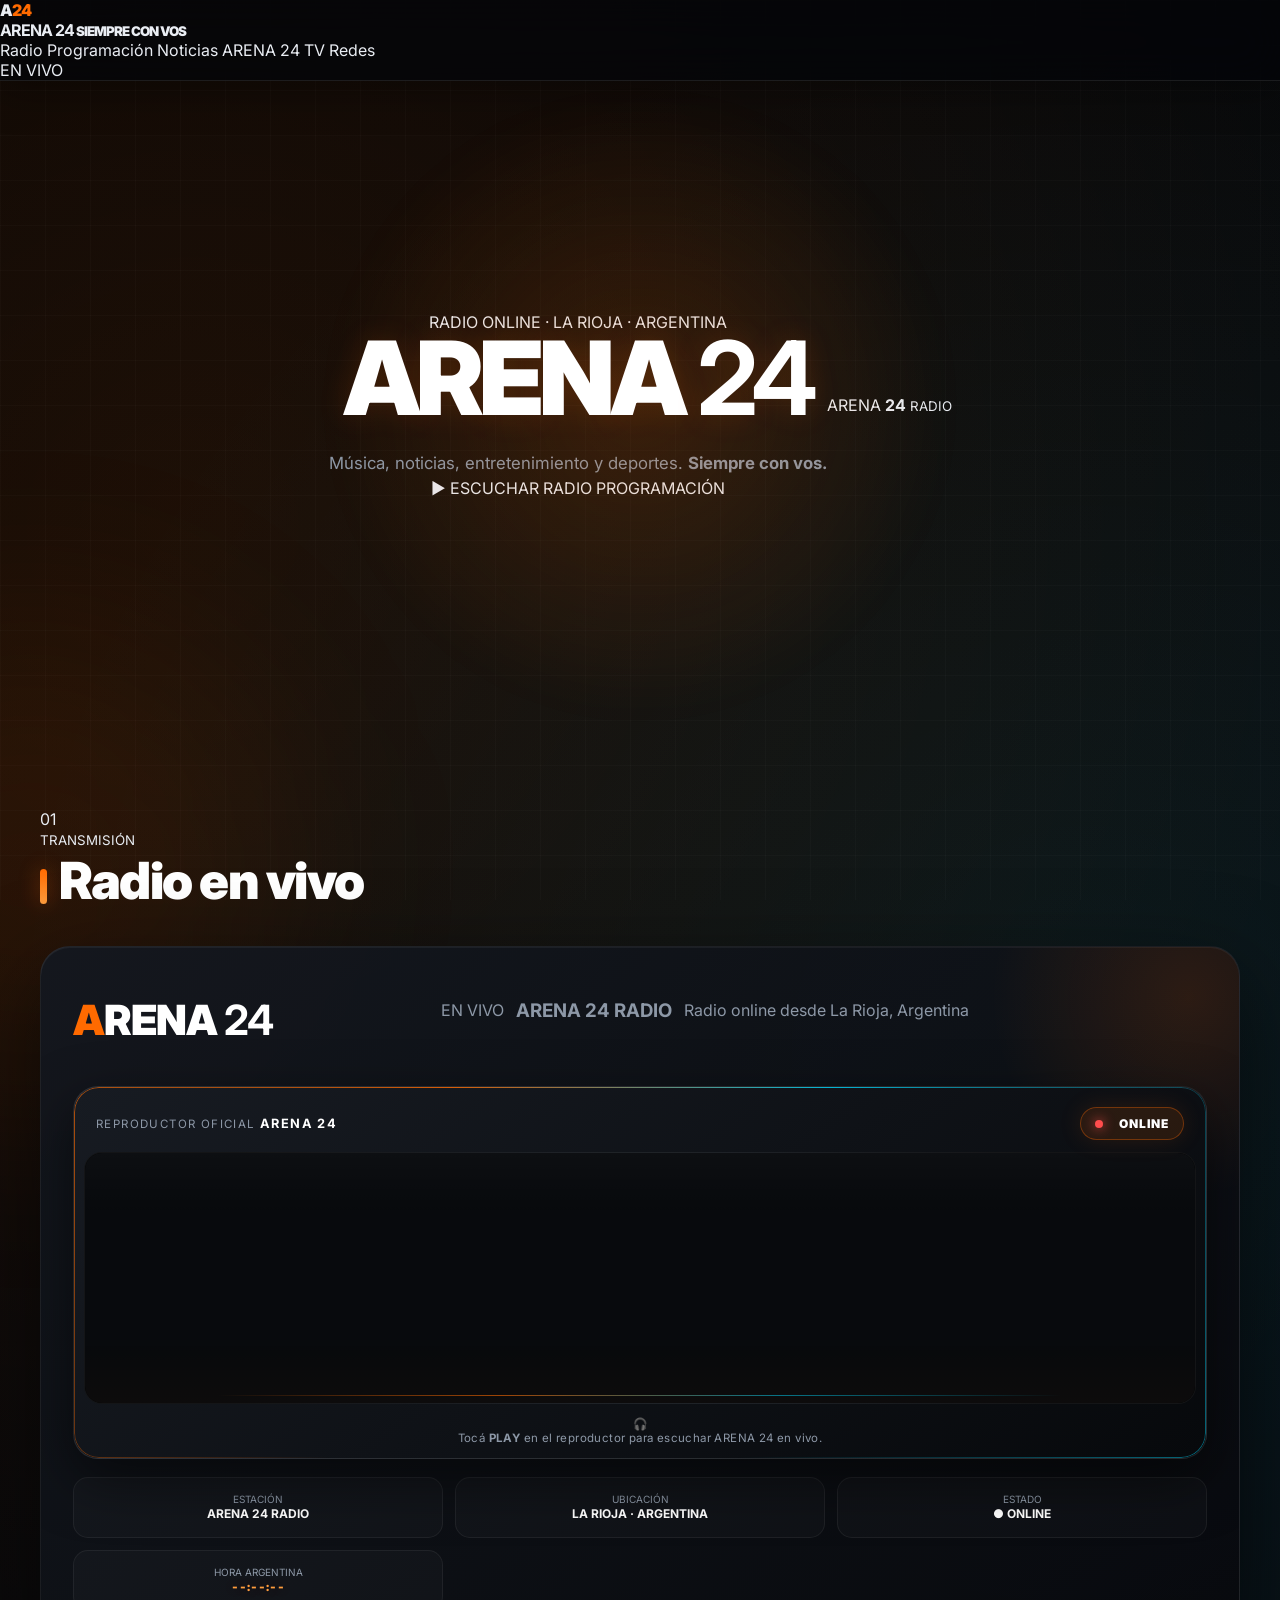
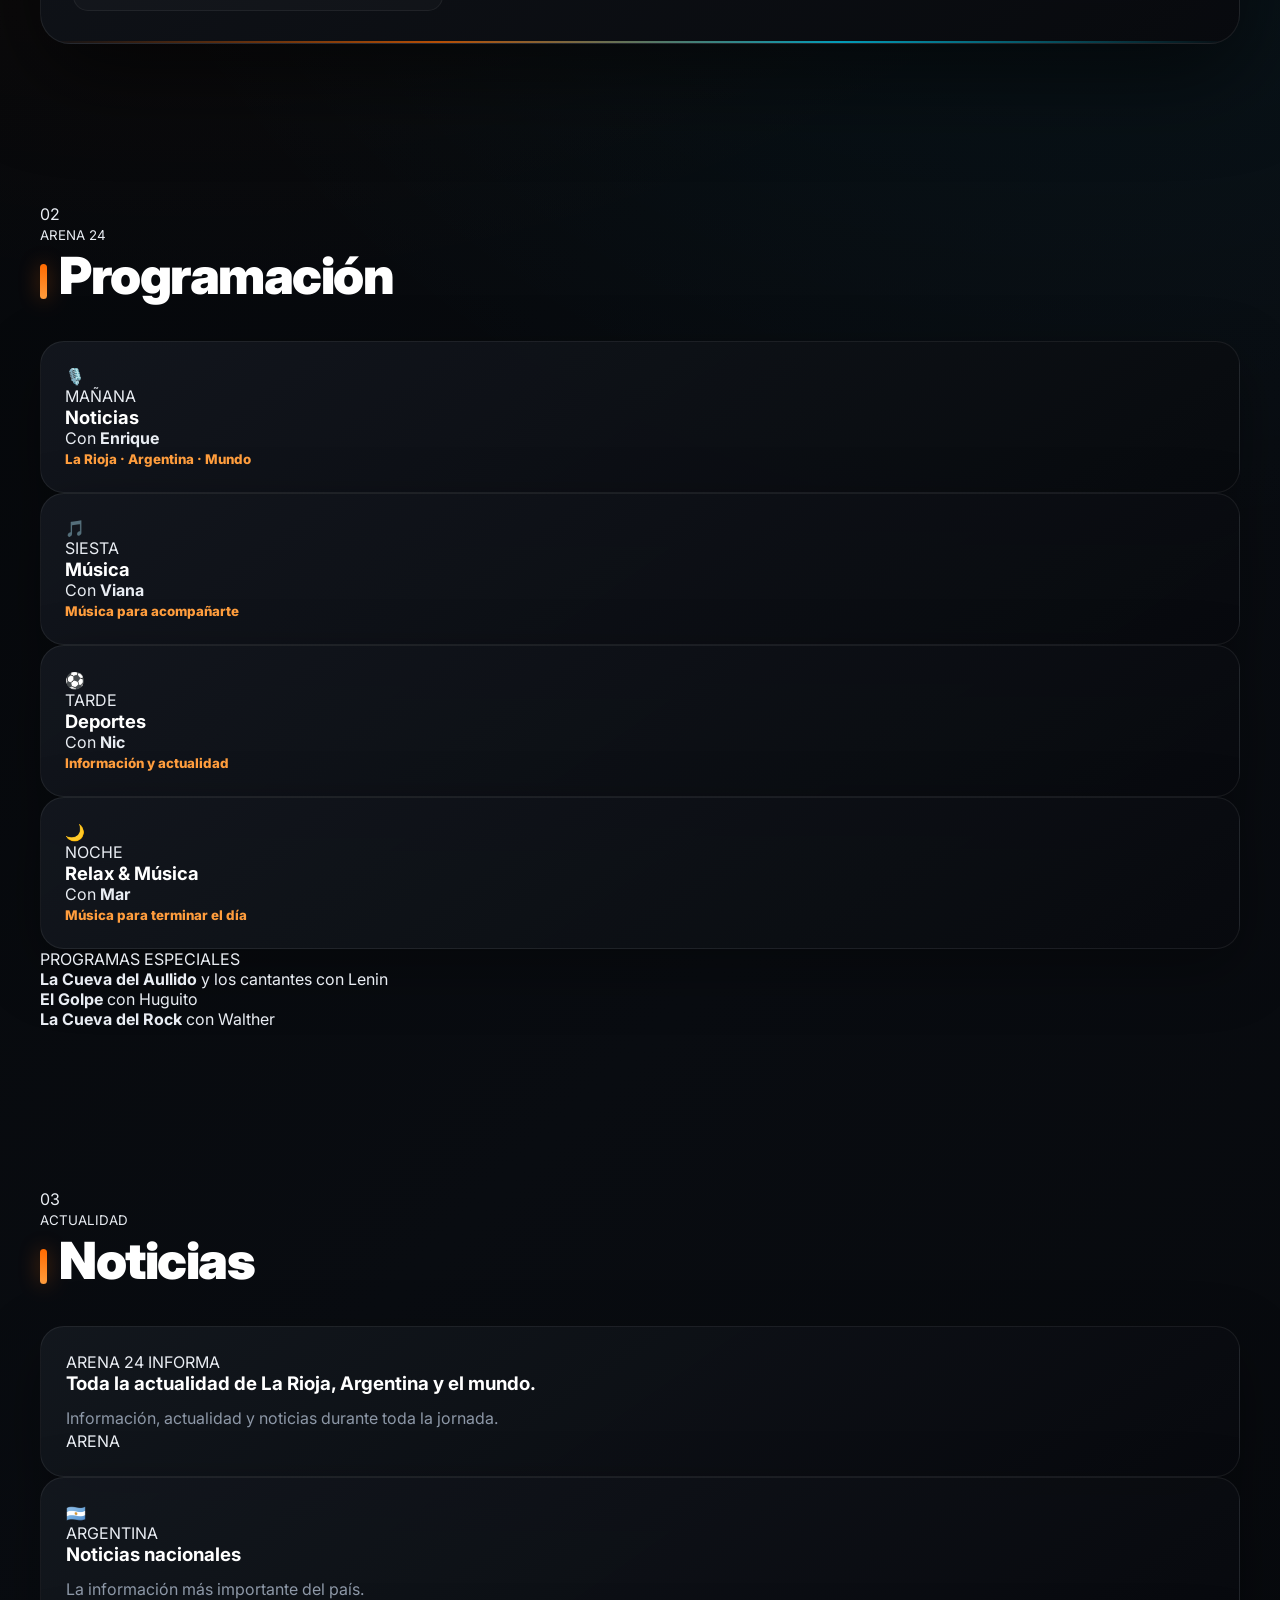
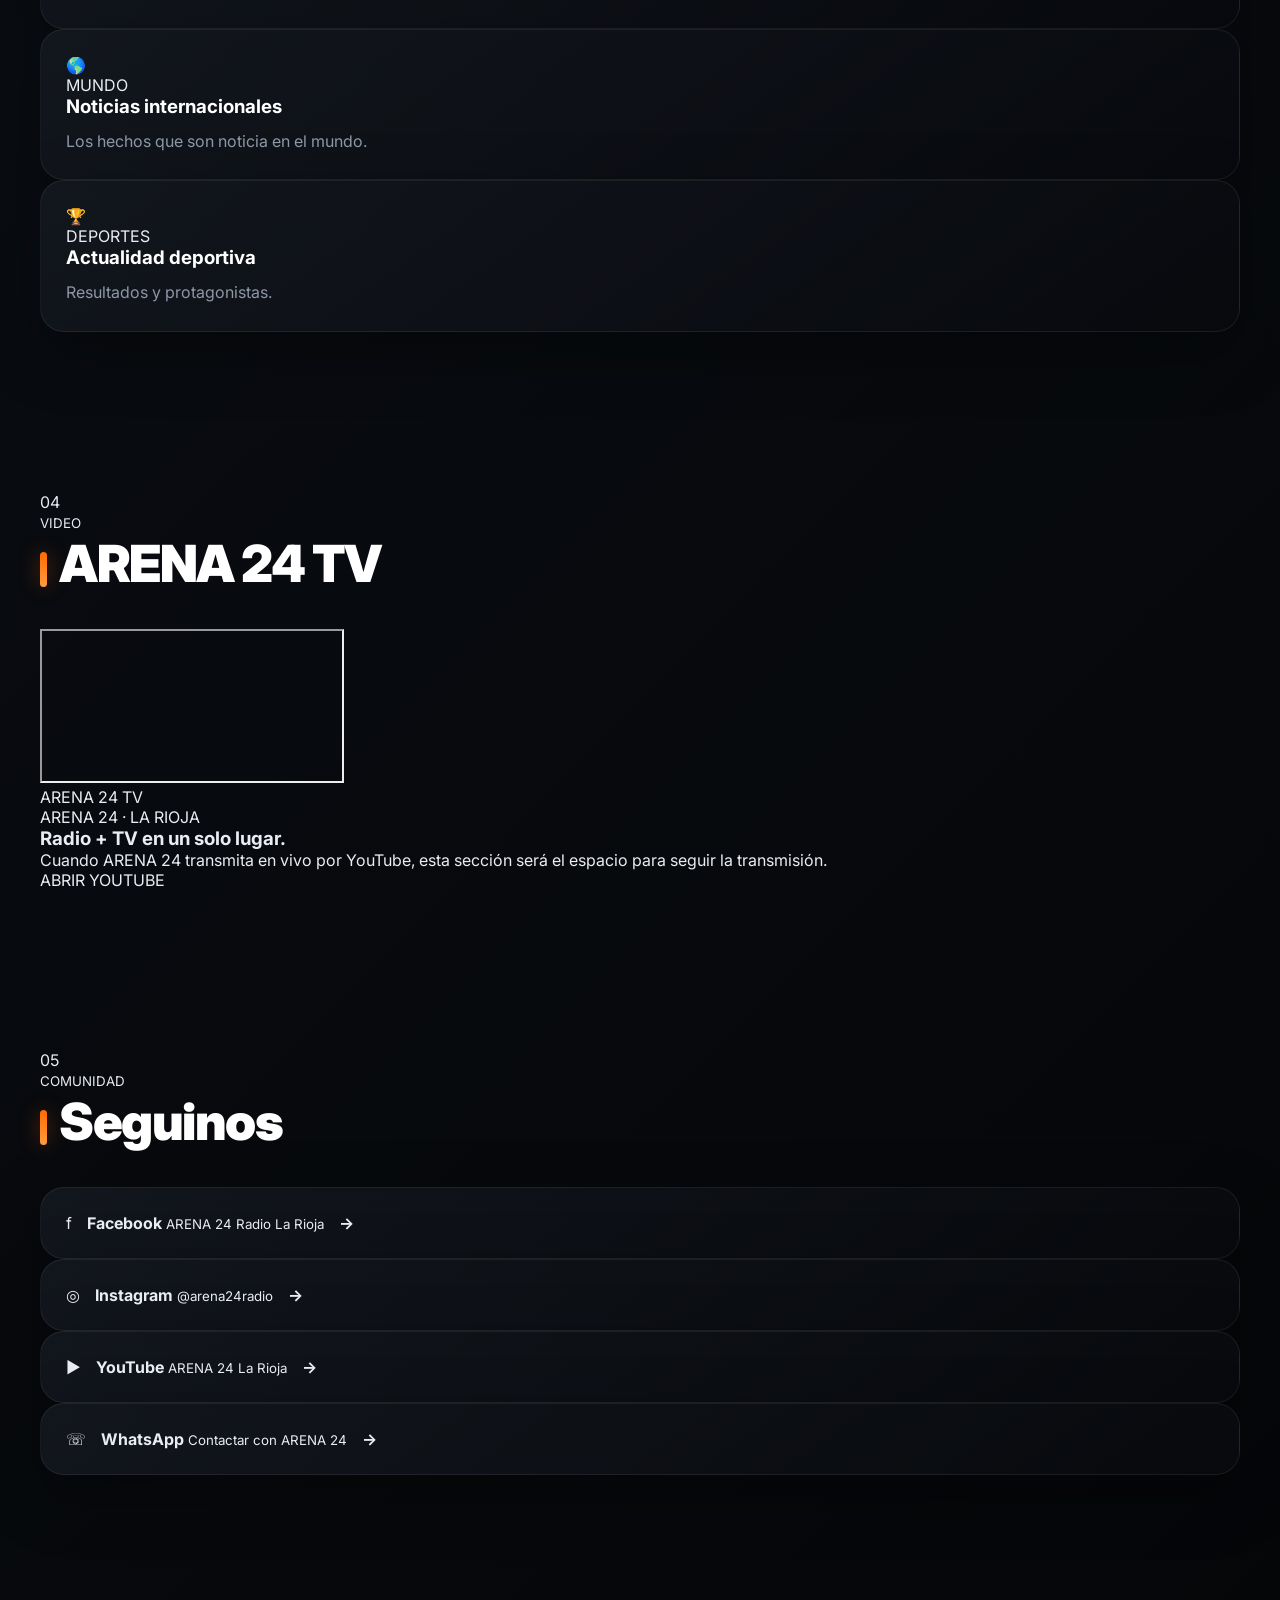
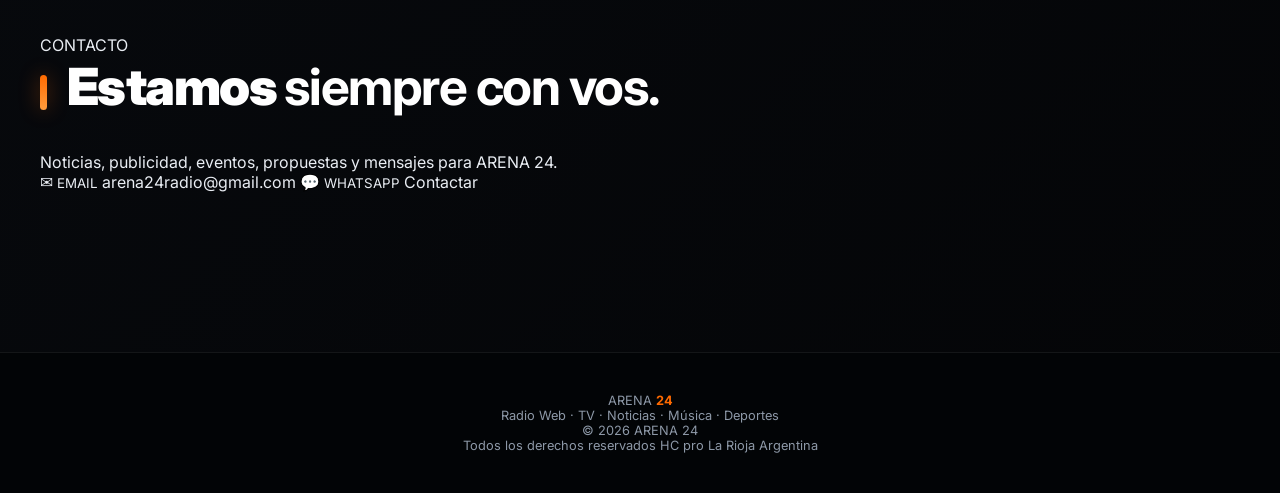
==== commit 090bc8d1: "Refactor HTML and JS for Zeno player integration Removed script tag and large CSS block from index.h" ====
--- a/index.html
+++ b/index.html
@@ -850,2472 +850,4 @@
 
 
 
-  <script src="app.js"></script>
-
-</body>
-</html>
-
-2. "styles.css"
-
-:::writing{variant="document" id="74106" title="ARENA 24 4.1 — styles.css"}
-
-/* =========================================================
-   ARENA 24 4.1
-   DISEÑO FUTURISTA / OSCURO / PROFESIONAL
-========================================================= */
-
-:root {
-
-  --bg: #070910;
-  --bg-soft: #0b0f18;
-
-  --panel: rgba(16,21,32,.82);
-  --panel-light: rgba(25,31,45,.82);
-
-  --orange: #ff6819;
-  --orange-light: #ff9b4a;
-
-  --blue: #18d9ff;
-
-  --white: #f5f7fb;
-  --text: #c5cbd7;
-  --muted: #7e8799;
-
-  --line: rgba(255,255,255,.09);
-
-  --radius: 24px;
-}
-
-
-/* =========================================================
-   RESET
-========================================================= */
-
-* {
-  box-sizing: border-box;
-  margin: 0;
-  padding: 0;
-}
-
-
-html {
-  scroll-behavior: smooth;
-}
-
-
-body {
-
-  min-height: 100vh;
-
-  background:
-    radial-gradient(
-      circle at 10% 0%,
-      rgba(255,104,25,.08),
-      transparent 30%
-    ),
-
-    radial-gradient(
-      circle at 90% 20%,
-      rgba(24,217,255,.06),
-      transparent 30%
-    ),
-
-    var(--bg);
-
-  color: var(--white);
-
-  font-family:
-    "Inter",
-    Arial,
-    sans-serif;
-
-  overflow-x: hidden;
-}
-
-
-a {
-  text-decoration: none;
-  color: inherit;
-}
-
-
-button,
-input {
-  font-family: inherit;
-}
-
-
-/* =========================================================
-   FONDO
-========================================================= */
-
-.grid-background {
-
-  position: fixed;
-  inset: 0;
-
-  z-index: -5;
-
-  opacity: .22;
-
-  background-image:
-
-    linear-gradient(
-      rgba(255,255,255,.025) 1px,
-      transparent 1px
-    ),
-
-    linear-gradient(
-      90deg,
-      rgba(255,255,255,.025) 1px,
-      transparent 1px
-    );
-
-  background-size: 55px 55px;
-
-  mask-image:
-    linear-gradient(
-      to bottom,
-      black,
-      transparent 90%
-    );
-}
-
-
-.glow {
-
-  position: fixed;
-
-  width: 400px;
-  height: 400px;
-
-  border-radius: 50%;
-
-  filter: blur(100px);
-
-  opacity: .07;
-
-  z-index: -4;
-
-  pointer-events: none;
-}
-
-
-.glow-orange {
-
-  background: var(--orange);
-
-  left: -200px;
-  top: 15%;
-}
-
-
-.glow-blue {
-
-  background: var(--blue);
-
-  right: -200px;
-  top: 45%;
-}
-
-
-/* =========================================================
-   HEADER
-========================================================= */
-
-.header {
-
-  width:
-    min(
-      1400px,
-      calc(100% - 40px)
-    );
-
-  min-height: 76px;
-
-  margin:
-    18px auto 0;
-
-  padding:
-    11px 18px;
-
-  display: flex;
-
-  align-items: center;
-
-  justify-content: space-between;
-
-  gap: 20px;
-
-  position: sticky;
-
-  top: 12px;
-
-  z-index: 100;
-
-  border:
-    1px solid var(--line);
-
-  border-radius:
-    20px;
-
-  background:
-    rgba(7,9,16,.82);
-
-  backdrop-filter:
-    blur(20px);
-
-  box-shadow:
-    0 20px 60px rgba(0,0,0,.25);
-}
-
-
-.logo {
-
-  display: flex;
-
-  align-items: center;
-
-  gap: 12px;
-}
-
-
-.logo-box {
-
-  width: 48px;
-  height: 48px;
-
-  display: grid;
-
-  place-items: center;
-
-  border-radius: 14px;
-
-  background:
-    linear-gradient(
-      145deg,
-      var(--orange),
-      #b93600
-    );
-
-  font-size: 17px;
-
-  font-weight: 900;
-
-  box-shadow:
-    0 0 30px
-    rgba(255,104,25,.22);
-}
-
-
-.logo-box span {
-  font-size: 10px;
-}
-
-
-.logo-text strong {
-
-  display: block;
-
-  font-size: 20px;
-
-  letter-spacing: -1px;
-}
-
-
-.logo-text strong b {
-  color: var(--orange);
-}
-
-
-.logo-text small {
-
-  display: block;
-
-  margin-top: 2px;
-
-  color: var(--muted);
-
-  font-size: 8px;
-
-  letter-spacing: 2px;
-}
-
-
-.navigation {
-
-  display: flex;
-
-  align-items: center;
-
-  gap: 22px;
-}
-
-
-.navigation a {
-
-  color: #aeb5c4;
-
-  font-size: 12px;
-
-  font-weight: 600;
-
-  transition: .2s;
-}
-
-
-.navigation a:hover {
-  color: var(--white);
-}
-
-
-.live-label {
-
-  display: flex;
-
-  align-items: center;
-
-  gap: 8px;
-
-  padding:
-    9px 13px;
-
-  border:
-    1px solid
-    rgba(255,104,25,.25);
-
-  border-radius: 50px;
-
-  color: var(--orange-light);
-
-  font-size: 9px;
-
-  font-weight: 800;
-
-  letter-spacing: 1px;
-}
-
-
-.live-label span,
-.live-status span,
-.zeno-online span,
-.tv-badge span {
-
-  width: 7px;
-  height: 7px;
-
-  display: inline-block;
-
-  border-radius: 50%;
-
-  background:
-    var(--orange);
-
-  box-shadow:
-    0 0 12px
-    var(--orange);
-
-  animation:
-    pulse 1.5s infinite;
-}
-
-
-@keyframes pulse {
-
-  50% {
-    opacity: .35;
-    transform: scale(.7);
-  }
-
-}
-
-
-/* =========================================================
-   HERO
-========================================================= */
-
-.hero {
-
-  width:
-    min(
-      1300px,
-      calc(100% - 40px)
-    );
-
-  min-height: 660px;
-
-  margin: auto;
-
-  display: grid;
-
-  grid-template-columns:
-    1.1fr .9fr;
-
-  align-items: center;
-
-  gap: 30px;
-}
-
-
-.hero-tag {
-
-  display: inline-flex;
-
-  align-items: center;
-
-  gap: 8px;
-
-  padding:
-    9px 13px;
-
-  border:
-    1px solid
-    rgba(255,104,25,.2);
-
-  border-radius: 50px;
-
-  color: var(--orange-light);
-
-  background:
-    rgba(255,104,25,.04);
-
-  font-size: 9px;
-
-  font-weight: 800;
-
-  letter-spacing: 1.5px;
-}
-
-
-.hero-tag span {
-
-  width: 7px;
-  height: 7px;
-
-  border-radius: 50%;
-
-  background:
-    var(--orange);
-
-  box-shadow:
-    0 0 12px
-    var(--orange);
-}
-
-
-.hero h1 {
-
-  margin-top: 25px;
-
-  font-size:
-    clamp(
-      70px,
-      10vw,
-      145px
-    );
-
-  line-height: .82;
-
-  font-weight: 900;
-
-  letter-spacing: -8px;
-
-  background:
-    linear-gradient(
-      120deg,
-      #fff,
-      #919aaa
-    );
-
-  -webkit-background-clip: text;
-
-  color: transparent;
-}
-
-
-.hero h1 strong {
-
-  color:
-    var(--orange);
-
-  -webkit-text-fill-color:
-    var(--orange);
-}
-
-
-.hero p {
-
-  max-width: 600px;
-
-  margin-top: 28px;
-
-  color: var(--text);
-
-  font-size: 17px;
-
-  line-height: 1.7;
-}
-
-
-.hero p strong {
-  color: var(--white);
-}
-
-
-.hero-actions {
-
-  display: flex;
-
-  gap: 12px;
-
-  margin-top: 30px;
-}
-
-
-.button-primary,
-.button-secondary {
-
-  min-height: 48px;
-
-  padding:
-    0 20px;
-
-  display: inline-flex;
-
-  align-items: center;
-
-  justify-content: center;
-
-  border-radius: 13px;
-
-  font-size: 11px;
-
-  font-weight: 800;
-
-  transition: .25s;
-}
-
-
-.button-primary {
-
-  background:
-    linear-gradient(
-      135deg,
-      var(--orange),
-      #d94100
-    );
-
-  box-shadow:
-    0 12px 35px
-    rgba(255,104,25,.2);
-}
-
-
-.button-primary:hover {
-
-  transform:
-    translateY(-3px);
-
-  box-shadow:
-    0 18px 45px
-    rgba(255,104,25,.3);
-}
-
-
-.button-secondary {
-
-  border:
-    1px solid var(--line);
-
-  background:
-    rgba(255,255,255,.035);
-}
-
-
-.button-secondary:hover {
-  background:
-    rgba(255,255,255,.08);
-}
-
-
-/* =========================================================
-   HERO CIRCULO
-========================================================= */
-
-.hero-logo {
-
-  display: grid;
-
-  place-items: center;
-
-  position: relative;
-}
-
-
-.circle {
-
-  position: absolute;
-
-  border-radius: 50%;
-
-  border:
-    1px solid
-    rgba(255,104,25,.3);
-}
-
-
-.circle-one {
-
-  width: 400px;
-  height: 400px;
-
-  border-right-color:
-    var(--orange);
-
-  animation:
-    rotate 18s linear infinite;
-}
-
-
-.circle-two {
-
-  width: 310px;
-  height: 310px;
-
-  border-left-color:
-    var(--blue);
-
-  border-bottom-color:
-    transparent;
-
-  animation:
-    rotate-reverse
-    12s linear infinite;
-}
-
-
-@keyframes rotate {
-
-  to {
-    transform: rotate(360deg);
-  }
-
-}
-
-
-@keyframes rotate-reverse {
-
-  to {
-    transform: rotate(-360deg);
-  }
-
-}
-
-
-.arena-disc {
-
-  width: 210px;
-  height: 210px;
-
-  border-radius: 50%;
-
-  display: flex;
-
-  flex-direction: column;
-
-  align-items: center;
-
-  justify-content: center;
-
-  background:
-    radial-gradient(
-      circle at 35% 30%,
-      #252d40,
-      #080b12 70%
-    );
-
-  border:
-    1px solid
-    rgba(255,255,255,.1);
-
-  box-shadow:
-    inset 0 0 50px
-    rgba(255,104,25,.08),
-
-    0 0 90px
-    rgba(255,104,25,.1);
-}
-
-
-.arena-disc span {
-
-  font-size: 16px;
-
-  letter-spacing: 5px;
-}
-
-
-.arena-disc strong {
-
-  color: var(--orange);
-
-  font-size: 80px;
-
-  line-height: .8;
-
-  letter-spacing: -6px;
-}
-
-
-.arena-disc small {
-
-  margin-top: 12px;
-
-  color: var(--muted);
-
-  font-size: 8px;
-
-  letter-spacing: 4px;
-}
-
-
-/* =========================================================
-   SECCIONES
-========================================================= */
-
-.section {
-
-  width:
-    min(
-      1200px,
-      calc(100% - 40px)
-    );
-
-  margin:
-    0 auto;
-
-  padding:
-    95px 0;
-}
-
-
-.section-title {
-
-  display: flex;
-
-  gap: 18px;
-
-  margin-bottom: 32px;
-}
-
-
-.section-number {
-
-  padding-top: 5px;
-
-  color: var(--orange);
-
-  font-size: 10px;
-
-  font-weight: 900;
-
-  letter-spacing: 2px;
-}
-
-
-.section-title small {
-
-  color: var(--muted);
-
-  font-size: 8px;
-
-  letter-spacing: 2px;
-}
-
-
-.section-title h2 {
-
-  margin-top: 4px;
-
-  font-size:
-    clamp(
-      30px,
-      4vw,
-      48px
-    );
-
-  letter-spacing: -2px;
-}
-
-
-/* =========================================================
-   RADIO
-========================================================= */
-
-.radio-card {
-
-  padding: 24px;
-
-  border:
-    1px solid var(--line);
-
-  border-radius:
-    27px;
-
-  background:
-    linear-gradient(
-      135deg,
-      rgba(255,104,25,.08),
-      rgba(18,24,37,.9)
-    );
-
-  box-shadow:
-    0 25px 70px
-    rgba(0,0,0,.35);
-}
-
-
-.radio-header {
-
-  display: flex;
-
-  align-items: center;
-
-  gap: 17px;
-}
-
-
-.radio-logo {
-
-  width: 72px;
-  height: 72px;
-
-  flex: 0 0 72px;
-
-  border-radius: 18px;
-
-  display: flex;
-
-  flex-direction: column;
-
-  align-items: center;
-
-  justify-content: center;
-
-  background:
-    linear-gradient(
-      145deg,
-      var(--orange),
-      #b83200
-    );
-}
-
-
-.radio-logo span {
-
-  font-size: 9px;
-
-  letter-spacing: 2px;
-}
-
-
-.radio-logo strong {
-
-  font-size: 32px;
-
-  line-height: .9;
-}
-
-
-.radio-information {
-  flex: 1;
-}
-
-
-.live-status {
-
-  display: flex;
-
-  align-items: center;
-
-  gap: 7px;
-
-  color: var(--orange-light);
-
-  font-size: 8px;
-
-  font-weight: 800;
-
-  letter-spacing: 1.5px;
-}
-
-
-.radio-information h3 {
-
-  margin-top: 7px;
-
-  font-size: 20px;
-}
-
-
-.radio-information p {
-
-  margin-top: 4px;
-
-  color: var(--muted);
-
-  font-size: 11px;
-}
-
-
-.radio-equalizer {
-
-  height: 50px;
-
-  display: flex;
-
-  align-items: center;
-
-  gap: 4px;
-}
-
-
-.radio-equalizer i {
-
-  width: 4px;
-
-  height: 9px;
-
-  border-radius: 20px;
-
-  background:
-    linear-gradient(
-      to top,
-      var(--orange),
-      var(--blue)
-    );
-
-  opacity: .5;
-}
-
-
-.radio-equalizer.active i {
-
-  animation:
-    equalizer
-    .7s
-    ease-in-out
-    infinite
-    alternate;
-}
-
-
-.radio-equalizer.active i:nth-child(2n) {
-  animation-delay: -.2s;
-}
-
-
-.radio-equalizer.active i:nth-child(3n) {
-  animation-delay: -.4s;
-}
-
-
-@keyframes equalizer {
-
-  from {
-    height: 8px;
-  }
-
-  to {
-    height: 43px;
-  }
-
-}
-
-
-/* =========================================================
-   ZENO PLAYER
-========================================================= */
-
-.zeno-player-wrapper {
-
-  margin-top: 22px;
-
-  padding: 18px;
-
-  border:
-    1px solid
-    rgba(255,255,255,.08);
-
-  border-radius: 21px;
-
-  background:
-    rgba(0,0,0,.22);
-}
-
-
-.zeno-top {
-
-  display: flex;
-
-  align-items: center;
-
-  justify-content: space-between;
-
-  margin-bottom: 13px;
-}
-
-
-.small-label {
-
-  display: block;
-
-  color: var(--muted);
-
-  font-size: 7px;
-
-  letter-spacing: 1.5px;
-
-  margin-bottom: 4px;
-}
-
-
-.zeno-top strong {
-
-  font-size: 15px;
-}
-
-
-.zeno-online {
-
-  display: flex;
-
-  align-items: center;
-
-  gap: 7px;
-
-  color: #37df8a;
-
-  font-size: 8px;
-
-  font-weight: 800;
-
-  letter-spacing: 1px;
-}
-
-
-.zeno-online span {
-
-  background:
-    #37df8a;
-
-  box-shadow:
-    0 0 10px
-    #37df8a;
-}
-
-
-.zeno-frame {
-
-  width: 100%;
-
-  min-height: 250px;
-
-  display: flex;
-
-  align-items: center;
-
-  justify-content: center;
-
-  overflow: hidden;
-
-  border-radius: 15px;
-
-  background:
-    #05070b;
-
-  border:
-    1px solid
-    rgba(255,255,255,.07);
-}
-
-
-.zeno-frame iframe {
-
-  width: 100%;
-
-  max-width: 575px;
-
-  height: 250px;
-
-  border: 0;
-
-  display: block;
-}
-
-
-.player-note {
-
-  display: flex;
-
-  align-items: center;
-
-  gap: 9px;
-
-  margin-top: 12px;
-
-  color: var(--muted);
-
-  font-size: 9px;
-}
-
-
-.player-note strong {
-  color: var(--orange-light);
-}
-
-
-.radio-info-bar {
-
-  display: grid;
-
-  grid-template-columns:
-    repeat(4,1fr);
-
-  margin-top: 14px;
-
-  border:
-    1px solid var(--line);
-
-  border-radius: 17px;
-
-  background:
-    rgba(255,255,255,.025);
-}
-
-
-.radio-info-bar > div {
-
-  padding: 17px;
-
-  border-right:
-    1px solid var(--line);
-}
-
-
-.radio-info-bar > div:last-child {
-  border-right: 0;
-}
-
-
-.radio-info-bar small {
-
-  display: block;
-
-  margin-bottom: 6px;
-
-  color: var(--muted);
-
-  font-size: 7px;
-
-  letter-spacing: 1.5px;
-}
-
-
-.radio-info-bar strong {
-
-  font-size: 11px;
-}
-
-
-.online-text {
-  color: #37df8a;
-}
-
-
-/* =========================================================
-   PROGRAMACIÓN
-========================================================= */
-
-.program-grid {
-
-  display: grid;
-
-  grid-template-columns:
-    repeat(2,1fr);
-
-  gap: 13px;
-}
-
-
-.program-card {
-
-  display: flex;
-
-  align-items: center;
-
-  gap: 17px;
-
-  padding: 22px;
-
-  border:
-    1px solid var(--line);
-
-  border-radius:
-    var(--radius);
-
-  background:
-    var(--panel);
-
-  transition:
-    .25s;
-}
-
-
-.program-card:hover {
-
-  transform:
-    translateY(-4px);
-
-  border-color:
-    rgba(255,104,25,.25);
-}
-
-
-.program-icon {
-
-  width: 58px;
-  height: 58px;
-
-  flex: 0 0 58px;
-
-  display: grid;
-
-  place-items: center;
-
-  border-radius: 16px;
-
-  background:
-    rgba(255,104,25,.08);
-
-  font-size: 25px;
-}
-
-
-.program-card span {
-
-  color: var(--orange-light);
-
-  font-size: 8px;
-
-  font-weight: 800;
-
-  letter-spacing: 1.5px;
-}
-
-
-.program-card h3 {
-
-  margin-top: 5px;
-
-  font-size: 19px;
-}
-
-
-.program-card p {
-
-  margin-top: 5px;
-
-  color: var(--text);
-
-  font-size: 11px;
-}
-
-
-.program-card p strong {
-  color: var(--orange-light);
-}
-
-
-.program-card small {
-
-  display: block;
-
-  margin-top: 4px;
-
-  color: var(--muted);
-
-  font-size: 9px;
-}
-
-
-.special-programs {
-
-  margin-top: 14px;
-
-  padding: 21px;
-
-  border:
-    1px solid var(--line);
-
-  border-radius:
-    var(--radius);
-
-  background:
-    rgba(255,255,255,.025);
-}
-
-
-.special-header {
-
-  margin-bottom: 17px;
-
-  color: var(--orange-light);
-
-  font-size: 8px;
-
-  font-weight: 800;
-
-  letter-spacing: 2px;
-}
-
-
-.special-grid {
-
-  display: grid;
-
-  grid-template-columns:
-    repeat(3,1fr);
-
-  gap: 10px;
-}
-
-
-.special-grid div {
-
-  padding: 16px;
-
-  border-radius: 13px;
-
-  background:
-    rgba(255,255,255,.035);
-}
-
-
-.special-grid strong,
-.special-grid span {
-
-  display: block;
-}
-
-
-.special-grid strong {
-  font-size: 12px;
-}
-
-
-.special-grid span {
-
-  margin-top: 4px;
-
-  color: var(--muted);
-
-  font-size: 9px;
-}
-
-
-/* =========================================================
-   NOTICIAS
-========================================================= */
-
-.news-grid {
-
-  display: grid;
-
-  grid-template-columns:
-    repeat(3,1fr);
-
-  gap: 13px;
-}
-
-
-.news-card {
-
-  min-height: 210px;
-
-  padding: 23px;
-
-  border:
-    1px solid var(--line);
-
-  border-radius:
-    var(--radius);
-
-  background:
-    var(--panel);
-
-  transition:
-    .25s;
-}
-
-
-.news-card:hover {
-
-  transform:
-    translateY(-4px);
-}
-
-
-.news-main {
-
-  grid-column:
-    span 2;
-
-  background:
-    radial-gradient(
-      circle at 90% 20%,
-      rgba(24,217,255,.09),
-      transparent 30%
-    ),
-
-    linear-gradient(
-      135deg,
-      rgba(255,104,25,.1),
-      rgba(255,255,255,.025)
-    );
-}
-
-
-.news-label {
-
-  color:
-    var(--orange-light);
-
-  font-size: 8px;
-
-  font-weight: 800;
-
-  letter-spacing: 1.5px;
-}
-
-
-.news-card h3 {
-
-  margin-top: 10px;
-
-  font-size: 20px;
-
-  line-height: 1.25;
-}
-
-
-.news-card p {
-
-  margin-top: 9px;
-
-  color: var(--muted);
-
-  font-size: 11px;
-
-  line-height: 1.6;
-}
-
-
-.news-icon {
-
-  margin-bottom: 25px;
-
-  font-size: 30px;
-}
-
-
-.news-symbol {
-
-  margin-top: 30px;
-
-  color:
-    rgba(255,255,255,.04);
-
-  font-size: 45px;
-
-  font-weight: 900;
-}
-
-
-/* =========================================================
-   TV
-========================================================= */
-
-.tv-layout {
-
-  display: grid;
-
-  grid-template-columns:
-    1.4fr .6fr;
-
-  gap: 20px;
-}
-
-
-.tv-screen {
-
-  position: relative;
-
-  overflow: hidden;
-
-  aspect-ratio:
-    16 / 9;
-
-  border-radius:
-    24px;
-
-  background: #000;
-
-  border:
-    1px solid var(--line);
-
-  box-shadow:
-    0 25px 70px
-    rgba(0,0,0,.4);
-}
-
-
-.tv-screen iframe {
-
-  width: 100%;
-  height: 100%;
-
-  border: 0;
-}
-
-
-.tv-badge {
-
-  position: absolute;
-
-  top: 15px;
-  left: 15px;
-
-  display: flex;
-
-  align-items: center;
-
-  gap: 8px;
-
-  padding:
-    8px 11px;
-
-  border-radius: 50px;
-
-  background:
-    rgba(0,0,0,.72);
-
-  backdrop-filter:
-    blur(10px);
-
-  font-size: 8px;
-
-  font-weight: 800;
-
-  letter-spacing: 1px;
-}
-
-
-.tv-information {
-
-  padding: 27px;
-
-  display: flex;
-
-  flex-direction: column;
-
-  align-items: flex-start;
-
-  justify-content: center;
-
-  border:
-    1px solid var(--line);
-
-  border-radius:
-    24px;
-
-  background:
-    var(--panel);
-}
-
-
-.tv-information > span {
-
-  color:
-    var(--orange-light);
-
-  font-size: 8px;
-
-  letter-spacing: 1.5px;
-}
-
-
-.tv-information h3 {
-
-  margin:
-    15px 0;
-
-  font-size: 27px;
-
-  line-height: 1.1;
-}
-
-
-.tv-information h3 strong {
-
-  display: block;
-
-  color:
-    var(--orange);
-}
-
-
-.tv-information p {
-
-  margin-bottom: 22px;
-
-  color:
-    var(--muted);
-
-  font-size: 11px;
-
-  line-height: 1.7;
-}
-
-
-/* =========================================================
-   REDES
-========================================================= */
-
-.social-grid {
-
-  display: grid;
-
-  grid-template-columns:
-    repeat(2,1fr);
-
-  gap: 13px;
-}
-
-
-.social-card {
-
-  min-height: 82px;
-
-  padding:
-    16px 19px;
-
-  display: flex;
-
-  align-items: center;
-
-  gap: 14px;
-
-  border:
-    1px solid var(--line);
-
-  border-radius:
-    18px;
-
-  background:
-    var(--panel);
-
-  transition:
-    .25s;
-}
-
-
-.social-card:hover {
-
-  transform:
-    translateY(-3px);
-
-  border-color:
-    rgba(255,255,255,.18);
-}
-
-
-.social-icon {
-
-  width: 46px;
-  height: 46px;
-
-  display: grid;
-
-  place-items: center;
-
-  border-radius: 14px;
-
-  background:
-    rgba(255,255,255,.06);
-
-  font-size: 20px;
-
-  font-weight: 800;
-}
-
-
-.social-card div:nth-child(2) {
-  flex: 1;
-}
-
-
-.social-card strong,
-.social-card small {
-
-  display: block;
-}
-
-
-.social-card strong {
-  font-size: 13px;
-}
-
-
-.social-card small {
-
-  margin-top: 3px;
-
-  color: var(--muted);
-
-  font-size: 9px;
-}
-
-
-.social-card b {
-  color: var(--muted);
-}
-
-
-/* =========================================================
-   CONTACTO
-========================================================= */
-
-.contact-box {
-
-  padding:
-    35px;
-
-  display: grid;
-
-  grid-template-columns:
-    1fr 1fr;
-
-  gap: 30px;
-
-  border:
-    1px solid
-    rgba(255,104,25,.2);
-
-  border-radius:
-    27px;
-
-  background:
-    linear-gradient(
-      135deg,
-      rgba(255,104,25,.08),
-      rgba(255,255,255,.025)
-    );
-}
-
-
-.contact-box > div:first-child > span {
-
-  color:
-    var(--orange);
-
-  font-size: 8px;
-
-  font-weight: 800;
-
-  letter-spacing: 2px;
-}
-
-
-.contact-box h2 {
-
-  margin-top: 12px;
-
-  font-size:
-    clamp(
-      30px,
-      4vw,
-      47px
-    );
-
-  line-height: 1.05;
-
-  letter-spacing: -2px;
-}
-
-
-.contact-box h2 strong {
-  color: var(--orange);
-}
-
-
-.contact-box p {
-
-  max-width: 470px;
-
-  margin-top: 14px;
-
-  color: var(--muted);
-
-  font-size: 11px;
-
-  line-height: 1.7;
-}
-
-
-.contact-buttons {
-
-  display: flex;
-
-  flex-direction: column;
-
-  justify-content: center;
-
-  gap: 11px;
-}
-
-
-.contact-button {
-
-  padding: 16px;
-
-  display: flex;
-
-  align-items: center;
-
-  gap: 14px;
-
-  border:
-    1px solid var(--line);
-
-  border-radius: 15px;
-
-  background:
-    rgba(255,255,255,.035);
-
-  transition: .25s;
-}
-
-
-.contact-button:hover {
-
-  background:
-    rgba(255,255,255,.07);
-}
-
-
-.contact-button span {
-
-  font-size: 12px;
-
-  font-weight: 700;
-}
-
-
-.contact-button small {
-
-  display: block;
-
-  margin-bottom: 3px;
-
-  color: var(--muted);
-
-  font-size: 7px;
-
-  letter-spacing: 1px;
-}
-
-
-/* =========================================================
-   FOOTER
-========================================================= */
-
-footer {
-
-  width:
-    min(
-      1200px,
-      calc(100% - 40px)
-    );
-
-  margin:
-    25px auto;
-
-  padding:
-    28px 0;
-
-  display: grid;
-
-  grid-template-columns:
-    1fr 1.5fr 1fr;
-
-  gap: 20px;
-
-  align-items: center;
-
-  border-top:
-    1px solid var(--line);
-}
-
-
-.footer-logo {
-
-  font-size: 21px;
-
-  font-weight: 900;
-}
-
-
-.footer-logo strong {
-  color: var(--orange);
-}
-
-
-.footer-text {
-
-  text-align: center;
-
-  color: var(--muted);
-
-  font-size: 9px;
-}
-
-
-.footer-copy {
-
-  text-align: right;
-
-  color: var(--muted);
-
-  font-size: 8px;
-
-  line-height: 1.5;
-}
-
-
-/* =========================================================
-   RESPONSIVE
-========================================================= */
-
-@media(max-width:950px) {
-
-  .navigation {
-    display: none;
-  }
-
-
-  .hero {
-
-    grid-template-columns: 1fr;
-
-    min-height: auto;
-
-    padding:
-      90px 0
-      60px;
-  }
-
-
-  .hero-logo {
-    display: none;
-  }
-
-
-  .tv-layout,
-  .contact-box {
-
-    grid-template-columns:
-      1fr;
-  }
-
-
-  footer {
-
-    grid-template-columns:
-      1fr;
-
-    text-align: center;
-  }
-
-
-  .footer-text,
-  .footer-copy {
-
-    text-align: center;
-  }
-
-}
-
-
-@media(max-width:700px) {
-
-  .header {
-
-    width:
-      calc(100% - 20px);
-
-    top: 8px;
-  }
-
-
-  .live-label {
-
-    width: 33px;
-    height: 33px;
-
-    padding: 0;
-
-    justify-content: center;
-
-    font-size: 0;
-  }
-
-
-  .hero,
-  .section {
-
-    width:
-      calc(100% - 26px);
-  }
-
-
-  .hero h1 {
-
-    font-size: 68px;
-
-    letter-spacing:
-      -5px;
-  }
-
-
-  .hero p {
-    font-size: 14px;
-  }
-
-
-  .hero-actions {
-
-    flex-direction: column;
-  }
-
-
-  .button-primary,
-  .button-secondary {
-
-    width: 100%;
-  }
-
-
-  .section {
-
-    padding:
-      70px 0;
-  }
-
-
-  .radio-header {
-
-    flex-wrap: wrap;
-  }
-
-
-  .radio-equalizer {
-
-    width: 100%;
-
-    justify-content: center;
-  }
-
-
-  .zeno-frame {
-
-    min-height: 250px;
-  }
-
-
-  .zeno-frame iframe {
-
-    width: 100%;
-  }
-
-
-  .radio-info-bar {
-
-    grid-template-columns:
-      1fr;
-  }
-
-
-  .radio-info-bar > div {
-
-    border-right: 0;
-
-    border-bottom:
-      1px solid var(--line);
-  }
-
-
-  .radio-info-bar > div:last-child {
-
-    border-bottom: 0;
-  }
-
-
-  .program-grid,
-  .news-grid,
-  .social-grid {
-
-    grid-template-columns:
-      1fr;
-  }
-
-
-  .news-main {
-
-    grid-column: auto;
-  }
-
-
-  .special-grid {
-
-    grid-template-columns:
-      1fr;
-  }
-
-
-  .contact-box {
-
-    padding: 25px;
-  }
-
-
-  footer {
-
-    width:
-      calc(100% - 26px);
-  }
-
-}
-
-3. "app.js"
-
-:::writing{variant="document" id="31684" title="ARENA 24 4.1 — app.js"}
-
-/* =========================================================
-   ARENA 24 4.1
-   JAVASCRIPT
-   RADIO ZENO + RELOJ + INTERFAZ
-========================================================= */
-
-"use strict";
-
-
-/* =========================================================
-   CONFIGURACIÓN
-========================================================= */
-
-const CONFIG = {
-
-  zenoPlayer:
-    "https://zeno.fm/player/arena-24-la-rioja-argentina-7bqb",
-
-  timeZone:
-    "America/Argentina/La_Rioja"
-
-};
-
-
-/* =========================================================
-   ELEMENTOS
-========================================================= */
-
-const clock =
-  document.getElementById("argentinaClock");
-
-const equalizer =
-  document.getElementById("equalizer");
-
-const zenoPlayer =
-  document.getElementById("zenoPlayer");
-
-const radioMessage =
-  document.getElementById("radioMessage");
-
-
-/* =========================================================
-   RELOJ ARGENTINA
-========================================================= */
-
-function updateClock() {
-
-  if (!clock) {
-    return;
-  }
-
-
-  const now =
-    new Date();
-
-
-  const formatter =
-    new Intl.DateTimeFormat(
-      "es-AR",
-      {
-
-        timeZone:
-          CONFIG.timeZone,
-
-        hour:
-          "2-digit",
-
-        minute:
-          "2-digit",
-
-        second:
-          "2-digit",
-
-        hour12:
-          false
-
-      }
-    );
-
-
-  clock.textContent =
-    formatter.format(now);
-
-}
-
-
-updateClock();
-
-
-setInterval(
-  updateClock,
-  1000
-);
-
-
-/* =========================================================
-   CONTROL DEL IFRAME
-========================================================= */
-
-/*
-   El audio es manejado por el reproductor oficial
-   de Zeno dentro del iframe.
-
-   No intentamos controlar el audio mediante
-   JavaScript porque el iframe pertenece a otro dominio.
-*/
-
-
-function validateZenoPlayer() {
-
-  if (!zenoPlayer) {
-    return;
-  }
-
-
-  if (
-    !zenoPlayer.src ||
-    !zenoPlayer.src.includes("zeno.fm")
-  ) {
-
-    console.warn(
-      "El reproductor Zeno no tiene una URL válida."
-    );
-
-    return;
-
-  }
-
-
-  radioMessage.textContent =
-    "Reproductor conectado · Tocá PLAY para escuchar";
-
-}
-
-
-validateZenoPlayer();
-
-
-/* =========================================================
-   ANIMACIÓN DEL ECUALIZADOR
-========================================================= */
-
-function activateEqualizer() {
-
-  if (!equalizer) {
-    return;
-  }
-
-
-  equalizer.classList.add("active");
-
-}
-
-
-activateEqualizer();
-
-
-/* =========================================================
-   EFECTO AL PASAR SOBRE EL PLAYER
-========================================================= */
-
-if (zenoPlayer) {
-
-  zenoPlayer.addEventListener(
-    "load",
-    function () {
-
-      if (radioMessage) {
-
-        radioMessage.textContent =
-          "ARENA 24 está lista para transmitir";
-
-      }
-
-    }
-  );
-
-}
-
-
-/* =========================================================
-   SCROLL SUAVE
-========================================================= */
-
-document
-  .querySelectorAll(
-    'a[href^="#"]'
-  )
-  .forEach(
-    function(link) {
-
-      link.addEventListener(
-        "click",
-        function(event) {
-
-          const targetId =
-            this.getAttribute("href");
-
-
-          if (
-            !targetId ||
-            targetId === "#"
-          ) {
-
-            return;
-
-          }
-
-
-          const target =
-            document.querySelector(
-              targetId
-            );
-
-
-          if (!target) {
-            return;
-          }
-
-
-          event.preventDefault();
-
-
-          target.scrollIntoView({
-            behavior: "smooth",
-            block: "start"
-          });
-
-        }
-      );
-
-    }
-  );
-
-
-/* =========================================================
-   ANIMACIÓN DE ENTRADA
-========================================================= */
-
-const observer =
-  new IntersectionObserver(
-    function(entries) {
-
-      entries.forEach(
-        function(entry) {
-
-          if (
-            entry.isIntersecting
-          ) {
-
-            entry.target.classList.add(
-              "visible"
-            );
-
-          }
-
-        }
-      );
-
-    },
-    {
-      threshold: 0.12
-    }
-  );
-
-
-document
-  .querySelectorAll(
-    ".program-card, .news-card, .social-card"
-  )
-  .forEach(
-    function(element) {
-
-      observer.observe(element);
-
-    }
-  );
-
-
-/* =========================================================
-   MENSAJE DE INICIO
-========================================================= */
-
-console.log(
-  "%c ARENA 24 4.1 ",
-  "background:#ff6819;color:white;font-size:18px;font-weight:900;padding:8px;"
-);
-
-console.log(
-  "Radio online · La Rioja · Argentina"
-);
-
-Qué cambia respecto de la versión que no funcionaba
-
-Ahora no usamos:
-
-<audio src="https://stream.zeno.fm/...">
-
-El sitio utiliza directamente:
-
-https://zeno.fm/player/arena-24-la-rioja-argentina-7bqb
-
-dentro de nuestro diseño. Esto es importante porque Zeno documenta precisamente la integración mediante iframe/widget para colocar el reproductor en una web.
-
-Probá esta versión primero sin modificar nada. Si el reproductor Zeno que ya te funcionaba abre y reproduce, esta versión debería mostrarlo dentro del nuevo diseño ARENA 24.
-
-Y hay una ventaja: el código de ARENA 24 ya no intenta controlar el audio de Zeno desde JavaScript, algo que no es posible controlar directamente desde otro dominio por las restricciones del navegador.
-
+ 
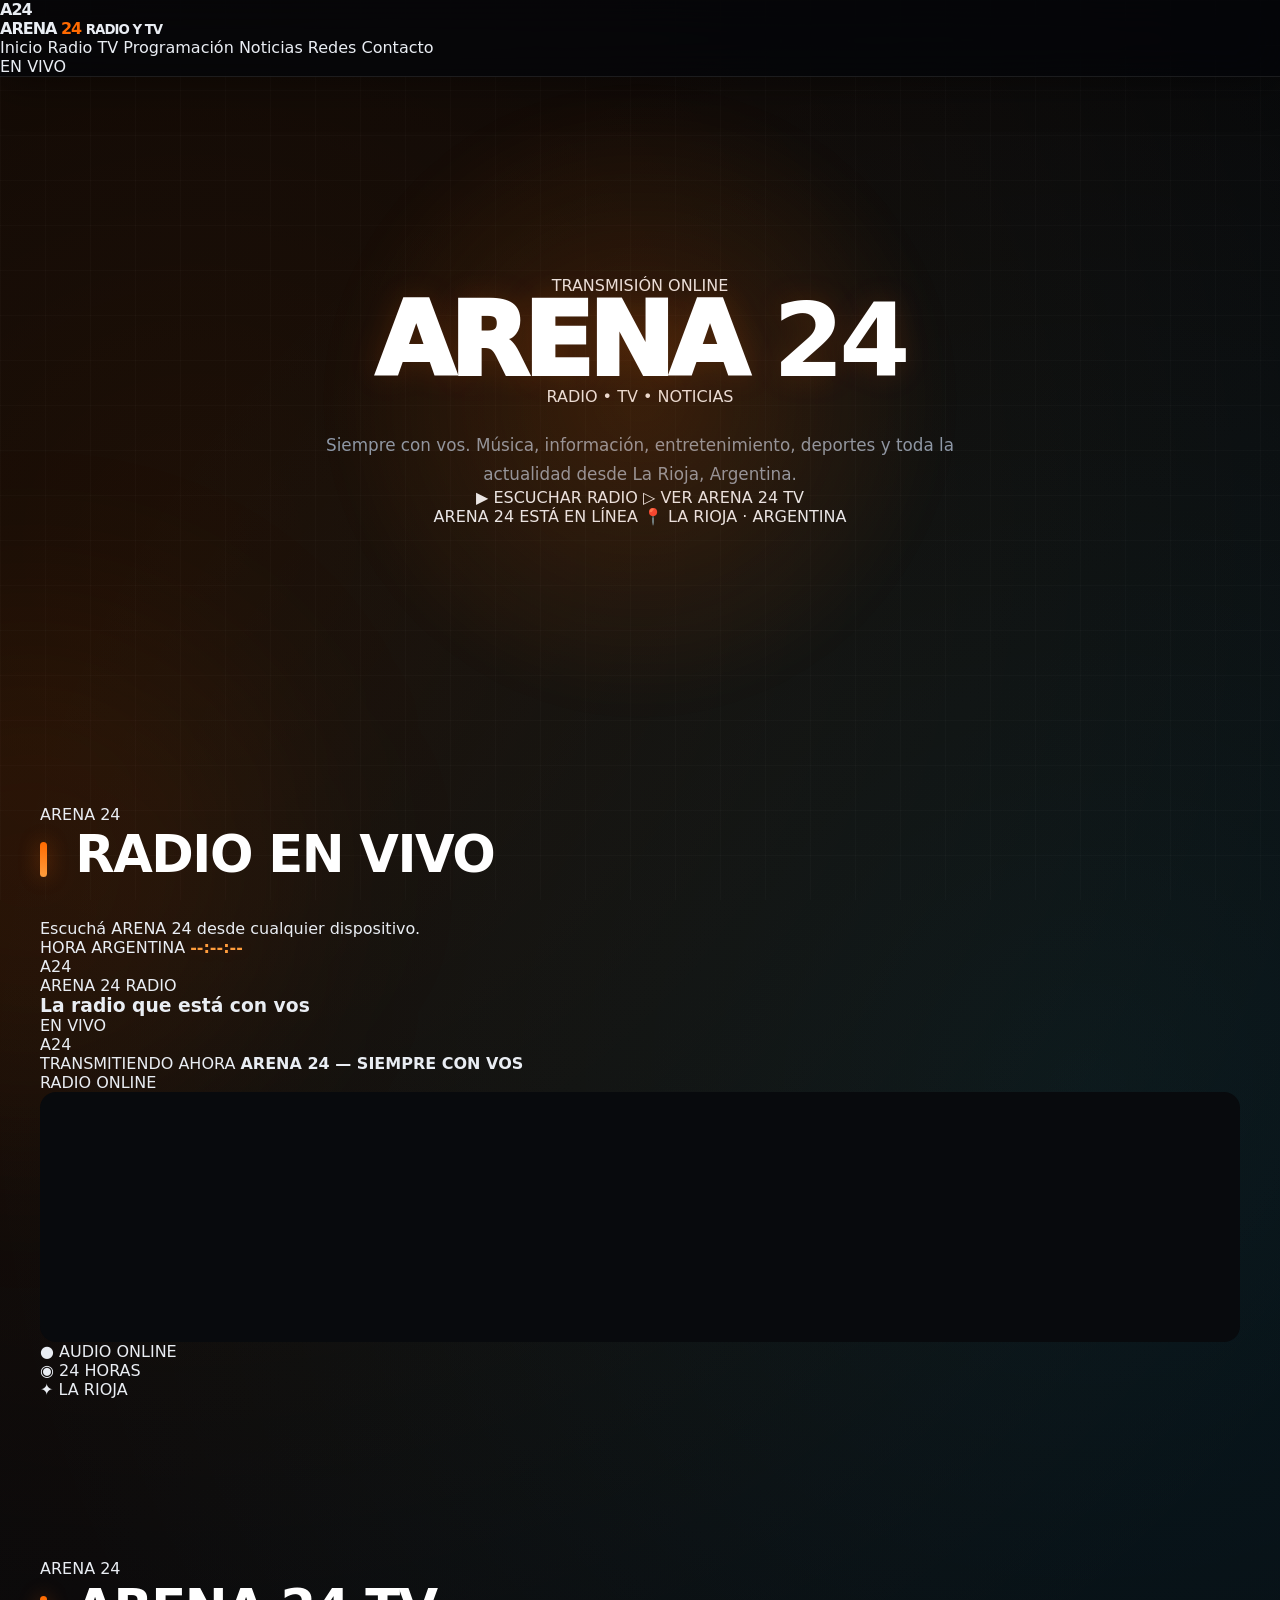
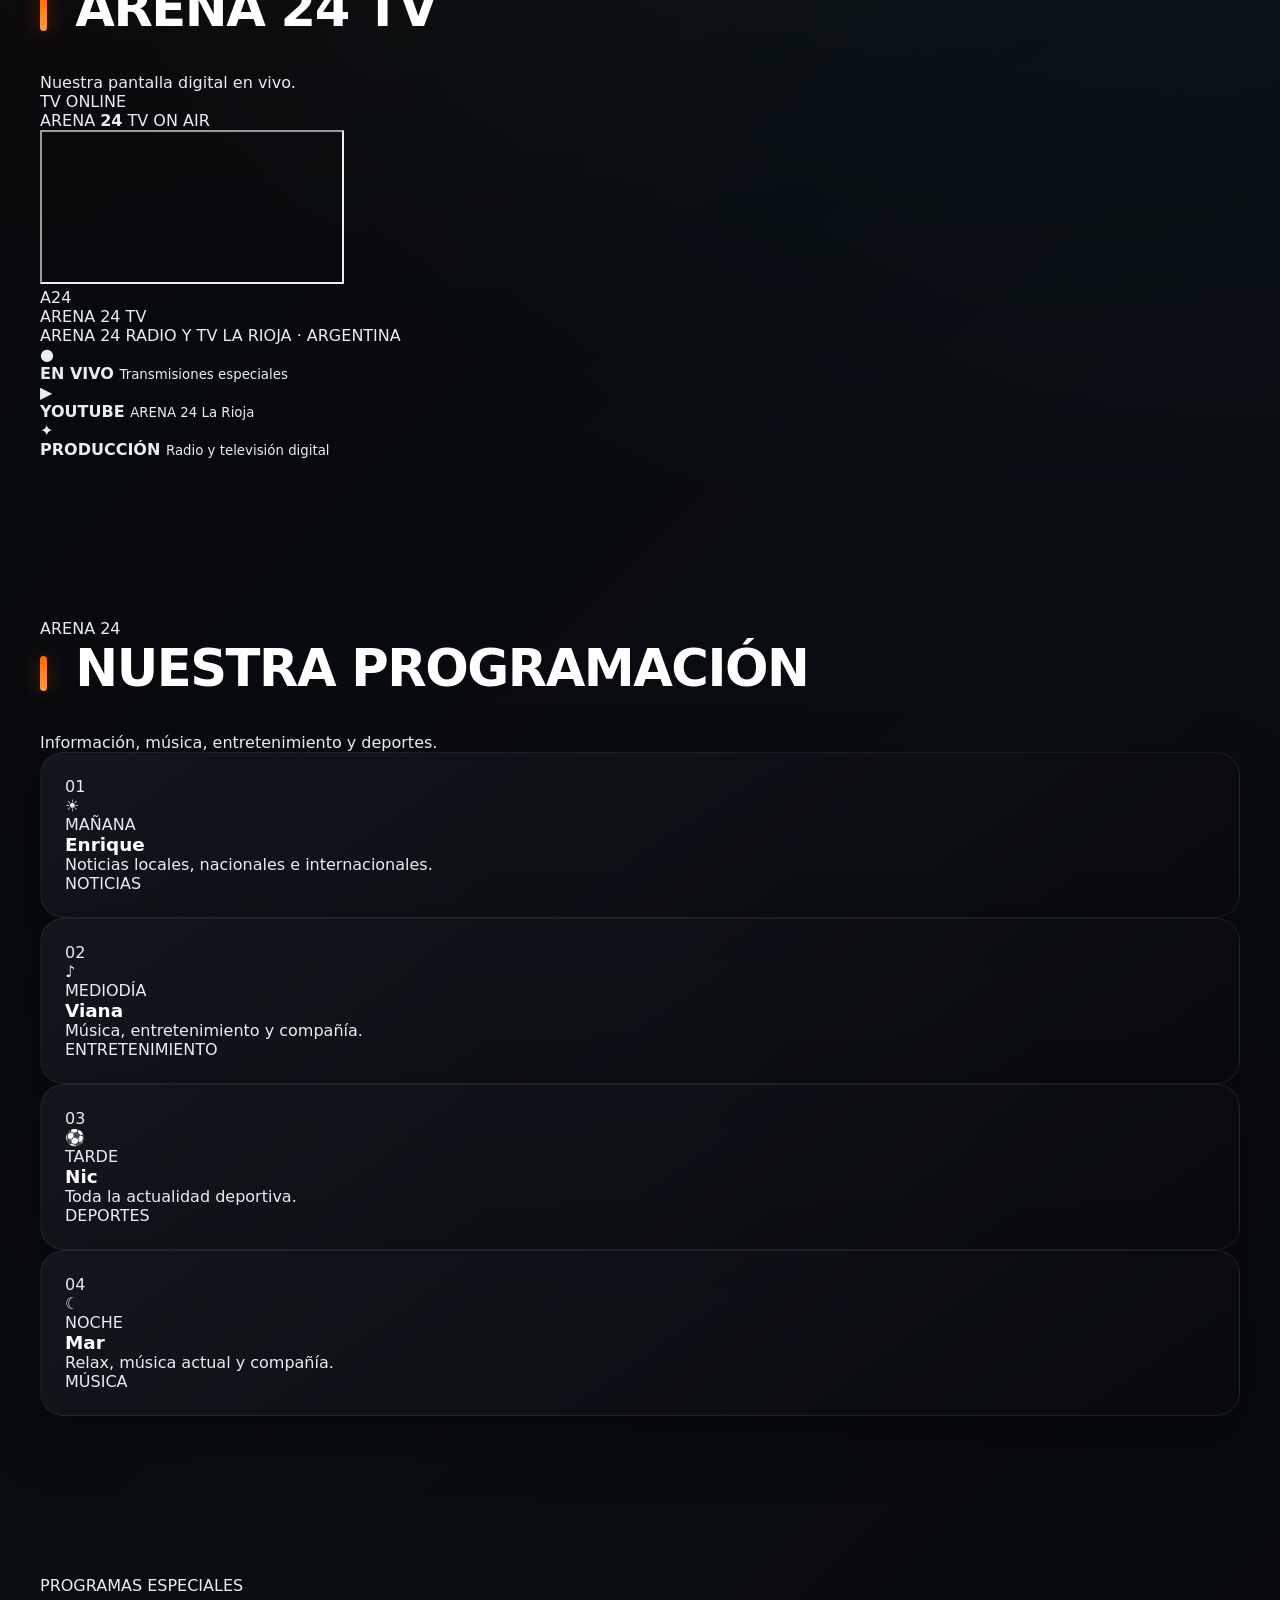
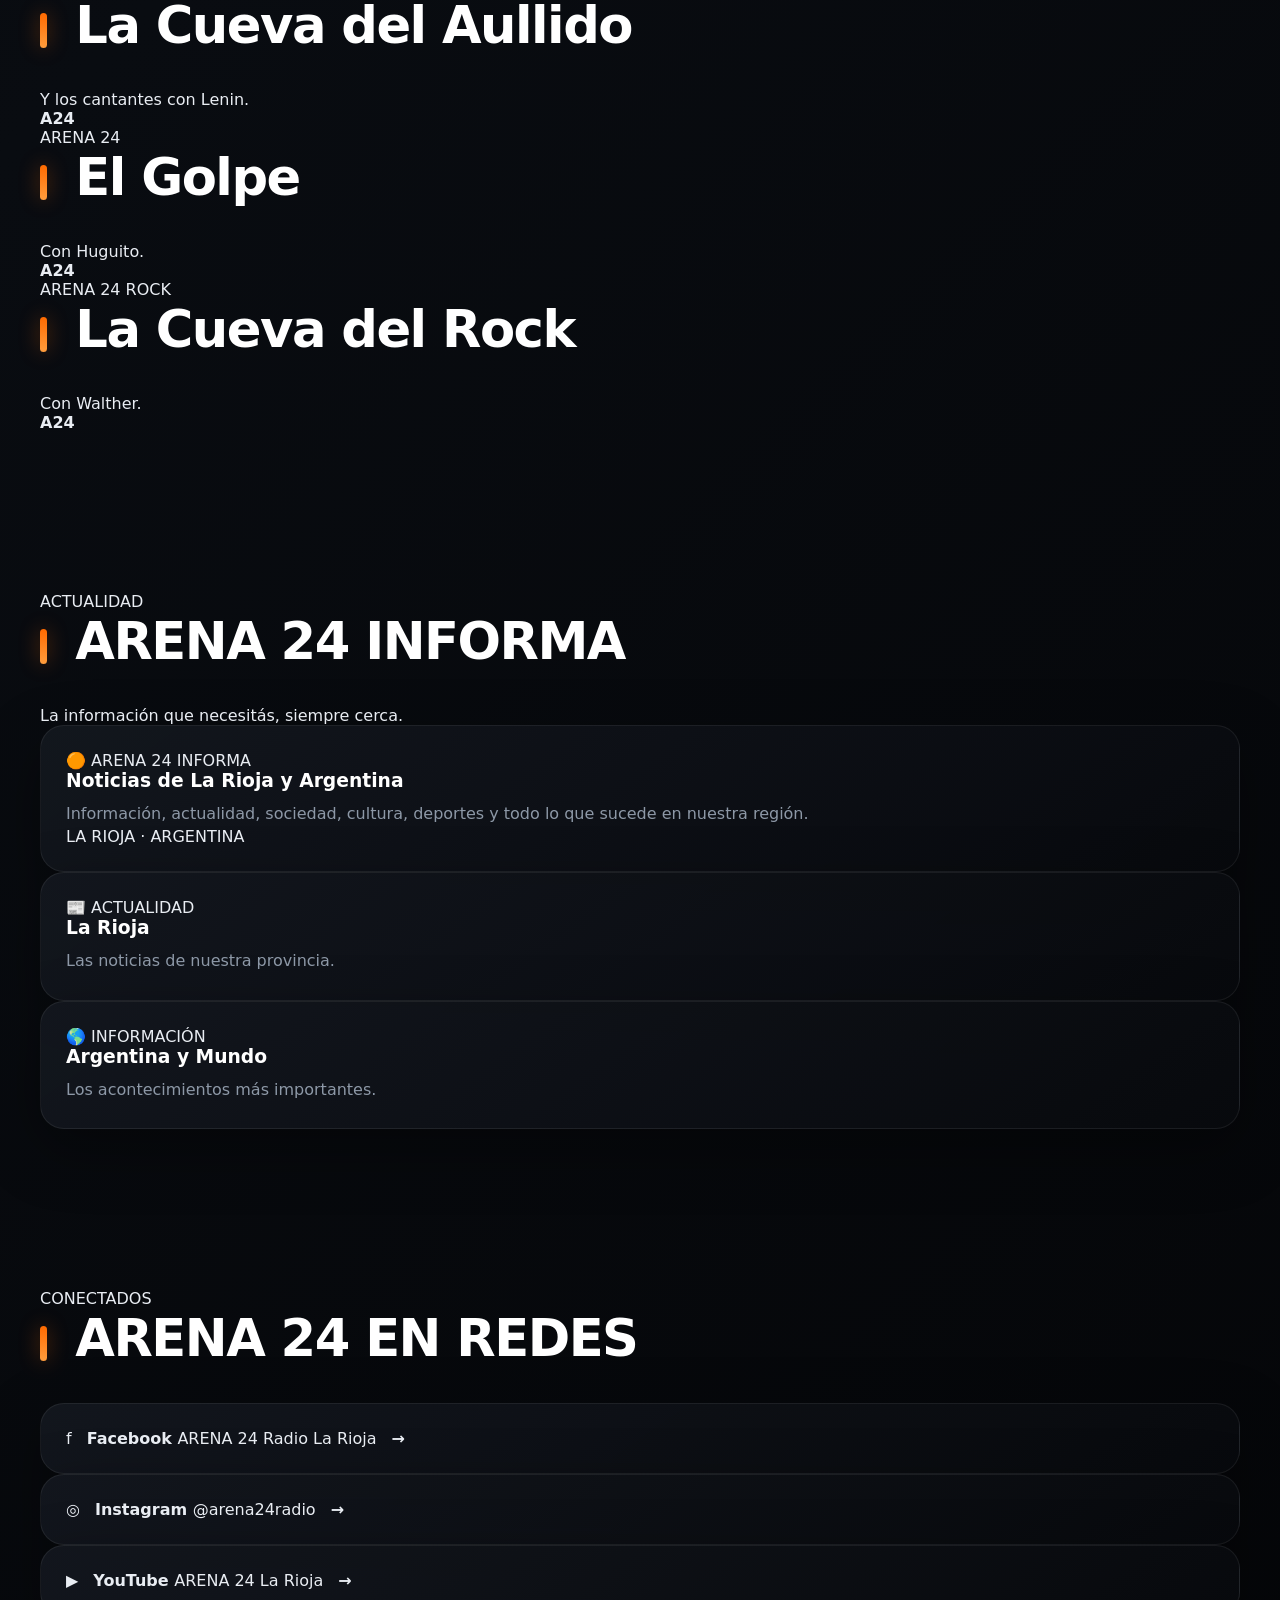
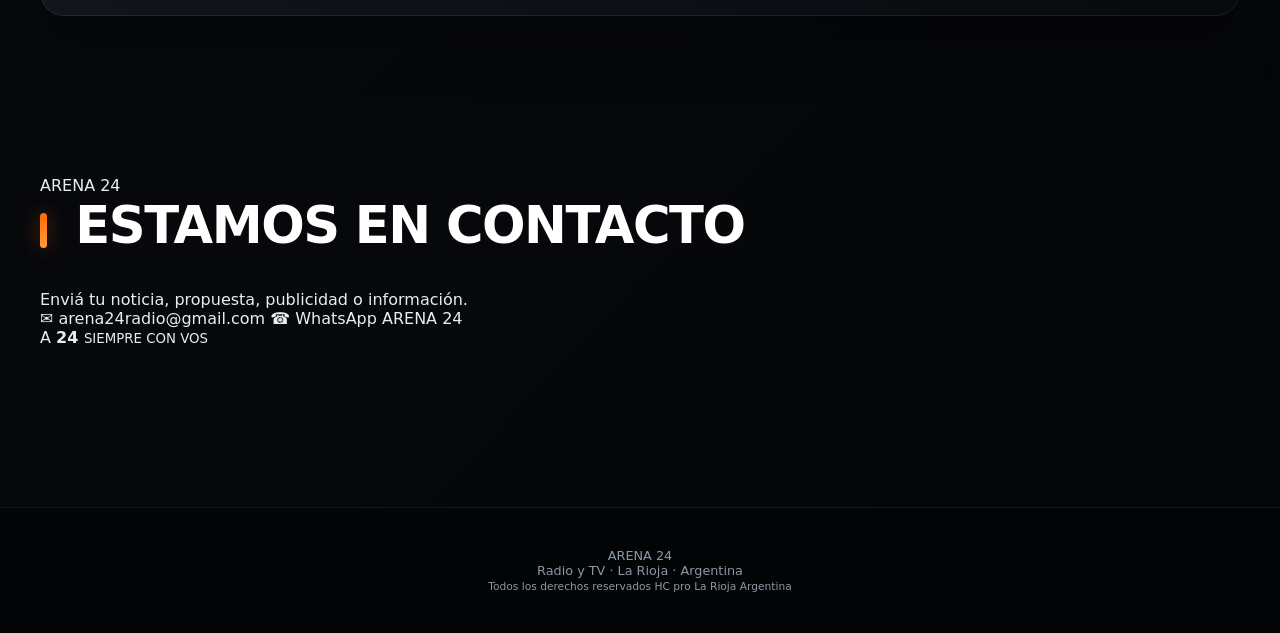
==== commit 705e8a72: "Update fmt.Println message from 'Hello' to 'Goodbye'" ====
--- a/index.html
+++ b/index.html
@@ -1,803 +1,1063 @@
 <!DOCTYPE html>
 <html lang="es">
+
 <head>
+
   <meta charset="UTF-8">
-  <meta name="viewport" content="width=device-width, initial-scale=1.0">
-
-  <title>ARENA 24 — Siempre con vos</title>
+
+  <meta
+    name="viewport"
+    content="width=device-width, initial-scale=1.0"
+  >
+
+  <meta
+    name="theme-color"
+    content="#05060a"
+  >
 
   <meta
     name="description"
-    content="ARENA 24 — Radio online desde La Rioja, Argentina. Música, noticias, entretenimiento y deportes."
+    content="ARENA 24 Radio y TV — Radio online desde La Rioja, Argentina. Música, noticias, entretenimiento y deportes."
   >
 
-  <meta name="theme-color" content="#080b12">
-
-  <link rel="preconnect" href="https://fonts.googleapis.com">
-  <link rel="preconnect" href="https://fonts.gstatic.com" crossorigin>
+  <title>ARENA 24 — Radio y TV</title>
 
   <link
-    href="https://fonts.googleapis.com/css2?family=Inter:wght@400;500;600;700;800;900&display=swap"
     rel="stylesheet"
+    href="styles.css"
   >
 
-  <link rel="stylesheet" href="styles.css">
 </head>
 
+
 <body>
 
-  <!-- =====================================================
-       FONDO
-  ====================================================== -->
-
-  <div class="grid-background"></div>
-  <div class="glow glow-orange"></div>
-  <div class="glow glow-blue"></div>
-
-
-  <!-- =====================================================
-       HEADER
-  ====================================================== -->
-
-  <header class="header">
-
-    <a href="#" class="logo">
-
-      <div class="logo-box">
-        A<span>24</span>
-      </div>
-
-      <div class="logo-text">
-        <strong>ARENA <b>24</b></strong>
-        <small>SIEMPRE CON VOS</small>
+
+<!-- =====================================================
+     HEADER
+===================================================== -->
+
+<header class="top-header">
+
+  <div class="header-inner">
+
+    <a
+      href="#inicio"
+      class="brand"
+    >
+
+      <div class="brand-mark">
+        A24
+      </div>
+
+      <div class="brand-text">
+
+        <strong>ARENA <span>24</span></strong>
+
+        <small>RADIO Y TV</small>
+
       </div>
 
     </a>
 
 
-    <nav class="navigation">
+    <nav class="main-nav">
+
+      <a href="#inicio">Inicio</a>
 
       <a href="#radio">Radio</a>
+
+      <a href="#tv">TV</a>
+
       <a href="#programacion">Programación</a>
+
       <a href="#noticias">Noticias</a>
-      <a href="#tv">ARENA 24 TV</a>
+
       <a href="#redes">Redes</a>
 
+      <a href="#contacto">Contacto</a>
+
     </nav>
 
 
-    <div class="live-label">
+    <a
+      href="#radio"
+      class="live-button"
+    >
+
+      <span class="live-dot"></span>
+
+      EN VIVO
+
+    </a>
+
+  </div>
+
+</header>
+
+
+
+<!-- =====================================================
+     HERO
+===================================================== -->
+
+<main id="inicio">
+
+
+<section class="hero">
+
+  <div class="hero-background-orb orb-one"></div>
+
+  <div class="hero-background-orb orb-two"></div>
+
+  <div class="hero-grid"></div>
+
+
+  <div class="hero-content">
+
+    <div class="hero-badge">
+
       <span></span>
-      EN VIVO
-    </div>
-
-  </header>
-
-
-
-  <!-- =====================================================
-       HERO
-  ====================================================== -->
-
-  <section class="hero">
-
-    <div class="hero-content">
-
-      <div class="hero-tag">
+
+      TRANSMISIÓN ONLINE
+
+    </div>
+
+
+    <h1>
+
+      ARENA
+
+      <strong>24</strong>
+
+    </h1>
+
+
+    <div class="hero-subtitle">
+
+      RADIO <span>•</span> TV <span>•</span> NOTICIAS
+
+    </div>
+
+
+    <p>
+
+      Siempre con vos.
+
+      Música, información, entretenimiento,
+
+      deportes y toda la actualidad
+
+      desde La Rioja, Argentina.
+
+    </p>
+
+
+    <div class="hero-buttons">
+
+      <a
+        href="#radio"
+        class="hero-primary"
+      >
+
+        ▶ ESCUCHAR RADIO
+
+      </a>
+
+
+      <a
+        href="#tv"
+        class="hero-secondary"
+      >
+
+        ▷ VER ARENA 24 TV
+
+      </a>
+
+    </div>
+
+
+    <div class="hero-status">
+
+      <span class="status-live"></span>
+
+      ARENA 24 ESTÁ EN LÍNEA
+
+      <span class="status-location">
+
+        📍 LA RIOJA · ARGENTINA
+
+      </span>
+
+    </div>
+
+  </div>
+
+</section>
+
+
+
+<!-- =====================================================
+     RADIO
+===================================================== -->
+
+<section
+  id="radio"
+  class="section"
+>
+
+
+  <div class="section-heading">
+
+    <div>
+
+      <span class="section-kicker">
+        ARENA 24
+      </span>
+
+      <h2>
+        RADIO <strong>EN VIVO</strong>
+      </h2>
+
+      <p>
+        Escuchá ARENA 24 desde cualquier dispositivo.
+      </p>
+
+    </div>
+
+
+    <div class="clock-box">
+
+      <span>HORA ARGENTINA</span>
+
+      <strong id="argentinaClock">
+        --:--:--
+      </strong>
+
+    </div>
+
+  </div>
+
+
+
+  <!-- =================================================
+       PLAYER ARENA 24
+  ================================================== -->
+
+  <div class="radio-player">
+
+
+    <div class="player-glow"></div>
+
+
+    <div class="player-top">
+
+      <div class="station-info">
+
+        <div class="station-logo">
+          A24
+        </div>
+
+        <div>
+
+          <span class="station-label">
+            ARENA 24 RADIO
+          </span>
+
+          <h3>
+            La radio que está con vos
+          </h3>
+
+        </div>
+
+      </div>
+
+
+      <div class="live-pill">
+
         <span></span>
-        RADIO ONLINE · LA RIOJA · ARGENTINA
-      </div>
-
-      <h1>
-        ARENA <strong>24</strong>
-      </h1>
-
-      <p>
-        Música, noticias, entretenimiento y deportes.
-        <strong>Siempre con vos.</strong>
-      </p>
-
-      <div class="hero-actions">
-
-        <a href="#radio" class="button-primary">
-          ▶ ESCUCHAR RADIO
-        </a>
-
-        <a href="#programacion" class="button-secondary">
-          PROGRAMACIÓN
-        </a>
-
-      </div>
-
-    </div>
-
-
-    <div class="hero-logo">
-
-      <div class="circle circle-one"></div>
-      <div class="circle circle-two"></div>
-
-      <div class="arena-disc">
-
-        <span>ARENA</span>
-        <strong>24</strong>
-        <small>RADIO</small>
-
-      </div>
-
-    </div>
-
-  </section>
-
-
-
-  <!-- =====================================================
-       RADIO
-  ====================================================== -->
-
-  <section id="radio" class="section">
-
-    <div class="section-title">
-
-      <div class="section-number">
-        01
-      </div>
-
-      <div>
-        <small>TRANSMISIÓN</small>
-        <h2>Radio en vivo</h2>
-      </div>
-
-    </div>
-
-
-    <div class="radio-card">
-
-
-      <!-- CABECERA DEL PLAYER -->
-
-      <div class="radio-header">
-
-        <div class="radio-logo">
-          <span>ARENA</span>
-          <strong>24</strong>
+
+        EN VIVO
+
+      </div>
+
+    </div>
+
+
+
+    <div class="player-center">
+
+
+      <div class="disc">
+
+        <div class="disc-inner">
+          A24
         </div>
 
-
-        <div class="radio-information">
-
-          <div class="live-status">
-            <span></span>
-            EN VIVO
-          </div>
-
-          <h3>ARENA 24 RADIO</h3>
-
-          <p id="radioMessage">
-            Radio online desde La Rioja, Argentina
-          </p>
-
-        </div>
-
-
-        <div class="radio-equalizer" id="equalizer">
+      </div>
+
+
+      <div class="sound-wave">
+
+        <i></i>
+        <i></i>
+        <i></i>
+        <i></i>
+        <i></i>
+        <i></i>
+        <i></i>
+        <i></i>
+        <i></i>
+        <i></i>
+        <i></i>
+        <i></i>
+
+      </div>
+
+
+      <div class="now-playing">
+
+        <span>TRANSMITIENDO AHORA</span>
+
+        <strong>
+          ARENA 24 — SIEMPRE CON VOS
+        </strong>
+
+      </div>
+
+    </div>
+
+
+
+    <!--
+      ZENO CAMUFLADO / INTEGRADO
+      El iframe sigue proporcionando el audio.
+    -->
+
+    <div class="zeno-hidden-shell">
+
+      <div class="zeno-label">
+        RADIO ONLINE
+      </div>
+
+      <iframe
+        id="zenoPlayer"
+        src="https://zeno.fm/player/arena-24-la-rioja-argentina-7bqb"
+        title="ARENA 24 Radio"
+        allow="autoplay; encrypted-media"
+        loading="eager"
+        scrolling="no"
+      ></iframe>
+
+    </div>
+
+
+
+    <div class="player-bottom">
+
+      <div class="player-feature">
+
+        <span>●</span>
+        AUDIO ONLINE
+
+      </div>
+
+      <div class="player-feature">
+
+        <span>◉</span>
+        24 HORAS
+
+      </div>
+
+      <div class="player-feature">
+
+        <span>✦</span>
+        LA RIOJA
+
+      </div>
+
+    </div>
+
+  </div>
+
+</section>
+
+
+
+<!-- =====================================================
+     TV
+===================================================== -->
+
+<section
+  id="tv"
+  class="section tv-section"
+>
+
+
+  <div class="section-heading">
+
+    <div>
+
+      <span class="section-kicker">
+        ARENA 24
+      </span>
+
+      <h2>
+        ARENA <strong>24 TV</strong>
+      </h2>
+
+      <p>
+        Nuestra pantalla digital en vivo.
+      </p>
+
+    </div>
+
+
+    <div class="tv-live-indicator">
+
+      <span></span>
+
+      TV ONLINE
+
+    </div>
+
+  </div>
+
+
+
+  <div class="tv-stage">
+
+
+    <div class="tv-screen-frame">
+
+
+      <div class="tv-screen-top">
+
+        <span class="tv-brand">
+          ARENA <b>24</b> TV
+        </span>
+
+
+        <span class="tv-on-air">
 
           <i></i>
-          <i></i>
-          <i></i>
-          <i></i>
-          <i></i>
-          <i></i>
-          <i></i>
-          <i></i>
-          <i></i>
-          <i></i>
-          <i></i>
-          <i></i>
-          <i></i>
-          <i></i>
-          <i></i>
-
-        </div>
-
-      </div>
-
-
-      <!-- =================================================
-           REPRODUCTOR OFICIAL ZENO
-      ================================================== -->
-
-      <div class="zeno-player-wrapper">
-
-        <div class="zeno-top">
-
-          <div>
-            <span class="small-label">
-              REPRODUCTOR OFICIAL
-            </span>
-
-            <strong>
-              ARENA 24
-            </strong>
-          </div>
-
-          <div class="zeno-online">
-            <span></span>
-            ONLINE
-          </div>
-
-        </div>
-
-
-        <div class="zeno-frame">
-
-          <iframe
-            id="zenoPlayer"
-            src="https://zeno.fm/player/arena-24-la-rioja-argentina-7bqb"
-            title="ARENA 24 Radio"
-            allow="autoplay; encrypted-media"
-            loading="eager"
-            scrolling="no">
-          </iframe>
-
-        </div>
-
-
-        <div class="player-note">
-
-          <span>🎧</span>
-
-          <p>
-            Tocá <strong>PLAY</strong> en el reproductor
-            para escuchar ARENA 24 en vivo.
-          </p>
-
-        </div>
-
-      </div>
-
-
-      <!-- INFORMACIÓN -->
-
-      <div class="radio-info-bar">
-
-        <div>
-          <small>ESTACIÓN</small>
-          <strong>ARENA 24 RADIO</strong>
-        </div>
-
-        <div>
-          <small>UBICACIÓN</small>
-          <strong>LA RIOJA · ARGENTINA</strong>
-        </div>
-
-        <div>
-          <small>ESTADO</small>
-          <strong class="online-text">
-            ● ONLINE
-          </strong>
-        </div>
-
-        <div>
-          <small>HORA ARGENTINA</small>
-          <strong id="argentinaClock">
-            --:--:--
-          </strong>
-        </div>
-
-      </div>
-
-    </div>
-
-  </section>
-
-
-
-  <!-- =====================================================
-       PROGRAMACIÓN
-  ====================================================== -->
-
-  <section id="programacion" class="section">
-
-    <div class="section-title">
-
-      <div class="section-number">
-        02
-      </div>
-
-      <div>
-        <small>ARENA 24</small>
-        <h2>Programación</h2>
-      </div>
-
-    </div>
-
-
-    <div class="program-grid">
-
-
-      <article class="program-card">
-
-        <div class="program-icon">
-          🎙️
-        </div>
-
-        <div>
-
-          <span>MAÑANA</span>
-
-          <h3>Noticias</h3>
-
-          <p>
-            Con <strong>Enrique</strong>
-          </p>
-
-          <small>
-            La Rioja · Argentina · Mundo
-          </small>
-
-        </div>
-
-      </article>
-
-
-      <article class="program-card">
-
-        <div class="program-icon">
-          🎵
-        </div>
-
-        <div>
-
-          <span>SIESTA</span>
-
-          <h3>Música</h3>
-
-          <p>
-            Con <strong>Viana</strong>
-          </p>
-
-          <small>
-            Música para acompañarte
-          </small>
-
-        </div>
-
-      </article>
-
-
-      <article class="program-card">
-
-        <div class="program-icon">
-          ⚽
-        </div>
-
-        <div>
-
-          <span>TARDE</span>
-
-          <h3>Deportes</h3>
-
-          <p>
-            Con <strong>Nic</strong>
-          </p>
-
-          <small>
-            Información y actualidad
-          </small>
-
-        </div>
-
-      </article>
-
-
-      <article class="program-card">
-
-        <div class="program-icon">
-          🌙
-        </div>
-
-        <div>
-
-          <span>NOCHE</span>
-
-          <h3>Relax & Música</h3>
-
-          <p>
-            Con <strong>Mar</strong>
-          </p>
-
-          <small>
-            Música para terminar el día
-          </small>
-
-        </div>
-
-      </article>
-
-    </div>
-
-
-    <div class="special-programs">
-
-      <div class="special-header">
-        PROGRAMAS ESPECIALES
-      </div>
-
-
-      <div class="special-grid">
-
-        <div>
-          <strong>
-            La Cueva del Aullido
-          </strong>
-
-          <span>
-            y los cantantes con Lenin
-          </span>
-        </div>
-
-
-        <div>
-          <strong>
-            El Golpe
-          </strong>
-
-          <span>
-            con Huguito
-          </span>
-        </div>
-
-
-        <div>
-          <strong>
-            La Cueva del Rock
-          </strong>
-
-          <span>
-            con Walther
-          </span>
-        </div>
-
-      </div>
-
-    </div>
-
-  </section>
-
-
-
-  <!-- =====================================================
-       NOTICIAS
-  ====================================================== -->
-
-  <section id="noticias" class="section">
-
-    <div class="section-title">
-
-      <div class="section-number">
-        03
-      </div>
-
-      <div>
-        <small>ACTUALIDAD</small>
-        <h2>Noticias</h2>
-      </div>
-
-    </div>
-
-
-    <div class="news-grid">
-
-      <article class="news-card news-main">
-
-        <span class="news-label">
-          ARENA 24 INFORMA
+
+          ON AIR
+
         </span>
 
-        <h3>
-          Toda la actualidad de
-          La Rioja, Argentina y el mundo.
-        </h3>
-
-        <p>
-          Información, actualidad y noticias
-          durante toda la jornada.
-        </p>
-
-        <div class="news-symbol">
-          ARENA
-        </div>
-
-      </article>
-
-
-      <article class="news-card">
-
-        <div class="news-icon">
-          🇦🇷
-        </div>
-
-        <span class="news-label">
-          ARGENTINA
-        </span>
-
-        <h3>
-          Noticias nacionales
-        </h3>
-
-        <p>
-          La información más importante
-          del país.
-        </p>
-
-      </article>
-
-
-      <article class="news-card">
-
-        <div class="news-icon">
-          🌎
-        </div>
-
-        <span class="news-label">
-          MUNDO
-        </span>
-
-        <h3>
-          Noticias internacionales
-        </h3>
-
-        <p>
-          Los hechos que son noticia
-          en el mundo.
-        </p>
-
-      </article>
-
-
-      <article class="news-card">
-
-        <div class="news-icon">
-          🏆
-        </div>
-
-        <span class="news-label">
-          DEPORTES
-        </span>
-
-        <h3>
-          Actualidad deportiva
-        </h3>
-
-        <p>
-          Resultados y protagonistas.
-        </p>
-
-      </article>
-
-    </div>
-
-  </section>
-
-
-
-  <!-- =====================================================
-       ARENA 24 TV
-  ====================================================== -->
-
-  <section id="tv" class="section">
-
-    <div class="section-title">
-
-      <div class="section-number">
-        04
-      </div>
-
-      <div>
-        <small>VIDEO</small>
-        <h2>ARENA 24 TV</h2>
-      </div>
-
-    </div>
-
-
-    <div class="tv-layout">
-
-
-      <div class="tv-screen">
+      </div>
+
+
+      <div class="tv-video">
 
         <iframe
+          id="arenaTV"
           src="https://www.youtube.com/embed/live_stream?channel=UCrHexRcAlWkaTn8P-BLT3LA"
           title="ARENA 24 TV"
-          allow="accelerometer; autoplay; clipboard-write; encrypted-media; gyroscope; picture-in-picture; web-share"
-          allowfullscreen>
-        </iframe>
-
-        <div class="tv-badge">
-          <span></span>
-          ARENA 24 TV
+          allow="autoplay; encrypted-media; picture-in-picture"
+          allowfullscreen
+        ></iframe>
+
+
+        <div class="tv-overlay">
+
+          <div class="tv-overlay-logo">
+            A24
+          </div>
+
+          <span>
+            ARENA 24 TV
+          </span>
+
         </div>
 
       </div>
 
 
-      <div class="tv-information">
-
-        <span>ARENA 24 · LA RIOJA</span>
-
-        <h3>
-          Radio + TV
-          <strong>en un solo lugar.</strong>
-        </h3>
-
-        <p>
-          Cuando ARENA 24 transmita en vivo por
-          YouTube, esta sección será el espacio
-          para seguir la transmisión.
-        </p>
-
-        <a
-          href="https://www.youtube.com/@ARENA24LARIOJA"
-          target="_blank"
-          rel="noopener"
-          class="button-primary">
-
-          ABRIR YOUTUBE
-
-        </a>
-
-      </div>
-
-    </div>
-
-  </section>
-
-
-
-  <!-- =====================================================
-       REDES
-  ====================================================== -->
-
-  <section id="redes" class="section">
-
-    <div class="section-title">
-
-      <div class="section-number">
-        05
+      <div class="tv-screen-bottom">
+
+        <span>
+          ARENA 24 RADIO Y TV
+        </span>
+
+        <span>
+          LA RIOJA · ARGENTINA
+        </span>
+
+      </div>
+
+    </div>
+
+
+    <div class="tv-info-grid">
+
+
+      <div class="tv-info-card">
+
+        <span class="info-icon">
+          ●
+        </span>
+
+        <div>
+
+          <strong>
+            EN VIVO
+          </strong>
+
+          <small>
+            Transmisiones especiales
+          </small>
+
+        </div>
+
+      </div>
+
+
+      <div class="tv-info-card">
+
+        <span class="info-icon cyan">
+          ▶
+        </span>
+
+        <div>
+
+          <strong>
+            YOUTUBE
+          </strong>
+
+          <small>
+            ARENA 24 La Rioja
+          </small>
+
+        </div>
+
+      </div>
+
+
+      <div class="tv-info-card">
+
+        <span class="info-icon violet">
+          ✦
+        </span>
+
+        <div>
+
+          <strong>
+            PRODUCCIÓN
+          </strong>
+
+          <small>
+            Radio y televisión digital
+          </small>
+
+        </div>
+
+      </div>
+
+    </div>
+
+  </div>
+
+</section>
+
+
+
+<!-- =====================================================
+     PROGRAMACIÓN
+===================================================== -->
+
+<section
+  id="programacion"
+  class="section"
+>
+
+
+  <div class="section-heading">
+
+    <div>
+
+      <span class="section-kicker">
+        ARENA 24
+      </span>
+
+      <h2>
+        NUESTRA <strong>PROGRAMACIÓN</strong>
+      </h2>
+
+      <p>
+        Información, música, entretenimiento y deportes.
+      </p>
+
+    </div>
+
+  </div>
+
+
+
+  <div class="program-grid">
+
+
+    <article class="program-card">
+
+      <div class="program-number">
+        01
+      </div>
+
+      <div class="program-icon">
+        ☀
+      </div>
+
+      <span class="program-time">
+        MAÑANA
+      </span>
+
+      <h3>
+        Enrique
+      </h3>
+
+      <p>
+        Noticias locales, nacionales e internacionales.
+      </p>
+
+      <div class="program-tag">
+        NOTICIAS
+      </div>
+
+    </article>
+
+
+    <article class="program-card">
+
+      <div class="program-number">
+        02
+      </div>
+
+      <div class="program-icon">
+        ♪
+      </div>
+
+      <span class="program-time">
+        MEDIODÍA
+      </span>
+
+      <h3>
+        Viana
+      </h3>
+
+      <p>
+        Música, entretenimiento y compañía.
+      </p>
+
+      <div class="program-tag">
+        ENTRETENIMIENTO
+      </div>
+
+    </article>
+
+
+    <article class="program-card">
+
+      <div class="program-number">
+        03
+      </div>
+
+      <div class="program-icon">
+        ⚽
+      </div>
+
+      <span class="program-time">
+        TARDE
+      </span>
+
+      <h3>
+        Nic
+      </h3>
+
+      <p>
+        Toda la actualidad deportiva.
+      </p>
+
+      <div class="program-tag">
+        DEPORTES
+      </div>
+
+    </article>
+
+
+    <article class="program-card">
+
+      <div class="program-number">
+        04
+      </div>
+
+      <div class="program-icon">
+        ☾
+      </div>
+
+      <span class="program-time">
+        NOCHE
+      </span>
+
+      <h3>
+        Mar
+      </h3>
+
+      <p>
+        Relax, música actual y compañía.
+      </p>
+
+      <div class="program-tag">
+        MÚSICA
+      </div>
+
+    </article>
+
+  </div>
+
+</section>
+
+
+
+<!-- =====================================================
+     PROGRAMAS ESPECIALES
+===================================================== -->
+
+<section class="special-section">
+
+
+  <div class="special-card">
+
+    <div>
+
+      <span>
+        PROGRAMAS ESPECIALES
+      </span>
+
+      <h2>
+        La Cueva del Aullido
+      </h2>
+
+      <p>
+        Y los cantantes con Lenin.
+      </p>
+
+    </div>
+
+    <strong>
+      A24
+    </strong>
+
+  </div>
+
+
+  <div class="special-card">
+
+    <div>
+
+      <span>
+        ARENA 24
+      </span>
+
+      <h2>
+        El Golpe
+      </h2>
+
+      <p>
+        Con Huguito.
+      </p>
+
+    </div>
+
+    <strong>
+      A24
+    </strong>
+
+  </div>
+
+
+  <div class="special-card">
+
+    <div>
+
+      <span>
+        ARENA 24 ROCK
+      </span>
+
+      <h2>
+        La Cueva del Rock
+      </h2>
+
+      <p>
+        Con Walther.
+      </p>
+
+    </div>
+
+    <strong>
+      A24
+    </strong>
+
+  </div>
+
+
+</section>
+
+
+
+<!-- =====================================================
+     NOTICIAS
+===================================================== -->
+
+<section
+  id="noticias"
+  class="section"
+>
+
+
+  <div class="section-heading">
+
+    <div>
+
+      <span class="section-kicker">
+        ACTUALIDAD
+      </span>
+
+      <h2>
+        ARENA <strong>24 INFORMA</strong>
+      </h2>
+
+      <p>
+        La información que necesitás, siempre cerca.
+      </p>
+
+    </div>
+
+  </div>
+
+
+  <div class="news-grid">
+
+
+    <article class="news-card featured">
+
+      <div class="news-label">
+        🟠 ARENA 24 INFORMA
+      </div>
+
+      <h3>
+        Noticias de La Rioja y Argentina
+      </h3>
+
+      <p>
+        Información, actualidad, sociedad,
+        cultura, deportes y todo lo que
+        sucede en nuestra región.
+      </p>
+
+      <span class="news-source">
+        LA RIOJA · ARGENTINA
+      </span>
+
+    </article>
+
+
+    <article class="news-card">
+
+      <div class="news-label">
+        📰 ACTUALIDAD
+      </div>
+
+      <h3>
+        La Rioja
+      </h3>
+
+      <p>
+        Las noticias de nuestra provincia.
+      </p>
+
+    </article>
+
+
+    <article class="news-card">
+
+      <div class="news-label">
+        🌎 INFORMACIÓN
+      </div>
+
+      <h3>
+        Argentina y Mundo
+      </h3>
+
+      <p>
+        Los acontecimientos más importantes.
+      </p>
+
+    </article>
+
+  </div>
+
+</section>
+
+
+
+<!-- =====================================================
+     REDES
+===================================================== -->
+
+<section
+  id="redes"
+  class="section"
+>
+
+
+  <div class="section-heading">
+
+    <div>
+
+      <span class="section-kicker">
+        CONECTADOS
+      </span>
+
+      <h2>
+        ARENA <strong>24 EN REDES</strong>
+      </h2>
+
+    </div>
+
+  </div>
+
+
+  <div class="social-grid">
+
+
+    <a
+      href="https://www.facebook.com/arena24radiolarioja"
+      target="_blank"
+      rel="noopener"
+      class="social-card facebook"
+    >
+
+      <div class="social-icon">
+        f
       </div>
 
       <div>
-        <small>COMUNIDAD</small>
-        <h2>Seguinos</h2>
-      </div>
-
-    </div>
-
-
-    <div class="social-grid">
-
-
-      <a
-        href="https://www.facebook.com/arena24radiolarioja"
-        target="_blank"
-        rel="noopener"
-        class="social-card">
-
-        <div class="social-icon">
-          f
-        </div>
-
-        <div>
-          <strong>Facebook</strong>
-          <small>ARENA 24 Radio La Rioja</small>
-        </div>
-
-        <b>→</b>
-
-      </a>
-
-
-      <a
-        href="https://www.instagram.com/arena24radio"
-        target="_blank"
-        rel="noopener"
-        class="social-card">
-
-        <div class="social-icon">
-          ◎
-        </div>
-
-        <div>
-          <strong>Instagram</strong>
-          <small>@arena24radio</small>
-        </div>
-
-        <b>→</b>
-
-      </a>
-
-
-      <a
-        href="https://www.youtube.com/@ARENA24LARIOJA"
-        target="_blank"
-        rel="noopener"
-        class="social-card">
-
-        <div class="social-icon">
-          ▶
-        </div>
-
-        <div>
-          <strong>YouTube</strong>
-          <small>ARENA 24 La Rioja</small>
-        </div>
-
-        <b>→</b>
-
-      </a>
-
-
-      <a
-        href="https://wa.me/"
-        target="_blank"
-        rel="noopener"
-        class="social-card">
-
-        <div class="social-icon">
-          ☏
-        </div>
-
-        <div>
-          <strong>WhatsApp</strong>
-          <small>Contactar con ARENA 24</small>
-        </div>
-
-        <b>→</b>
-
-      </a>
-
-    </div>
-
-  </section>
-
-
-
-  <!-- =====================================================
-       CONTACTO
-  ====================================================== -->
-
-  <section id="contacto" class="section">
-
-    <div class="contact-box">
+
+        <strong>
+          Facebook
+        </strong>
+
+        <span>
+          ARENA 24 Radio La Rioja
+        </span>
+
+      </div>
+
+      <b>→</b>
+
+    </a>
+
+
+    <a
+      href="https://www.instagram.com/arena24radio"
+      target="_blank"
+      rel="noopener"
+      class="social-card instagram"
+    >
+
+      <div class="social-icon">
+        ◎
+      </div>
 
       <div>
 
-        <span>CONTACTO</span>
-
-        <h2>
-          Estamos
-          <strong>siempre con vos.</strong>
-        </h2>
-
-        <p>
-          Noticias, publicidad, eventos,
-          propuestas y mensajes para ARENA 24.
-        </p>
-
-      </div>
-
-
-      <div class="contact-buttons">
+        <strong>
+          Instagram
+        </strong>
+
+        <span>
+          @arena24radio
+        </span>
+
+      </div>
+
+      <b>→</b>
+
+    </a>
+
+
+    <a
+      href="https://www.youtube.com/@ARENA24LARIOJA"
+      target="_blank"
+      rel="noopener"
+      class="social-card youtube"
+    >
+
+      <div class="social-icon">
+        ▶
+      </div>
+
+      <div>
+
+        <strong>
+          YouTube
+        </strong>
+
+        <span>
+          ARENA 24 La Rioja
+        </span>
+
+      </div>
+
+      <b>→</b>
+
+    </a>
+
+  </div>
+
+</section>
+
+
+
+<!-- =====================================================
+     CONTACTO
+===================================================== -->
+
+<section
+  id="contacto"
+  class="section contact-section"
+>
+
+
+  <div class="contact-box">
+
+
+    <div class="contact-content">
+
+      <span class="section-kicker">
+        ARENA 24
+      </span>
+
+      <h2>
+        ESTAMOS <strong>EN CONTACTO</strong>
+      </h2>
+
+      <p>
+        Enviá tu noticia, propuesta,
+        publicidad o información.
+      </p>
+
+
+      <div class="contact-items">
 
         <a
           href="mailto:arena24radio@gmail.com"
-          class="contact-button">
-
-          ✉️
+        >
+
+          ✉
 
           <span>
-            <small>EMAIL</small>
             arena24radio@gmail.com
           </span>
 
@@ -808,13 +1068,13 @@
           href="https://wa.me/"
           target="_blank"
           rel="noopener"
-          class="contact-button">
-
-          💬
+          class="whatsapp-contact"
+        >
+
+          ☎
 
           <span>
-            <small>WHATSAPP</small>
-            Contactar
+            WhatsApp ARENA 24
           </span>
 
         </a>
@@ -823,31 +1083,58 @@
 
     </div>
 
-  </section>
-
-
-
-  <!-- =====================================================
-       FOOTER
-  ====================================================== -->
-
-  <footer>
-
-    <div class="footer-logo">
-      ARENA <strong>24</strong>
-    </div>
-
-    <div class="footer-text">
-      Radio Web · TV · Noticias · Música · Deportes
-    </div>
-
-    <div class="footer-copy">
-      © 2026 ARENA 24<br>
-      Todos los derechos reservados HC pro La Rioja Argentina
-    </div>
-
-  </footer>
-
-
-
- 
+
+    <div class="contact-logo">
+
+      <span>
+        A
+      </span>
+
+      <strong>
+        24
+      </strong>
+
+      <small>
+        SIEMPRE CON VOS
+      </small>
+
+    </div>
+
+  </div>
+
+</section>
+
+
+</main>
+
+
+
+<!-- =====================================================
+     FOOTER
+===================================================== -->
+
+<footer>
+
+  <div class="footer-logo">
+
+    ARENA <span>24</span>
+
+  </div>
+
+  <p>
+    Radio y TV · La Rioja · Argentina
+  </p>
+
+  <small>
+    Todos los derechos reservados HC pro La Rioja Argentina
+  </small>
+
+</footer>
+
+
+
+<script src="app.js"></script>
+
+</body>
+
+</html>
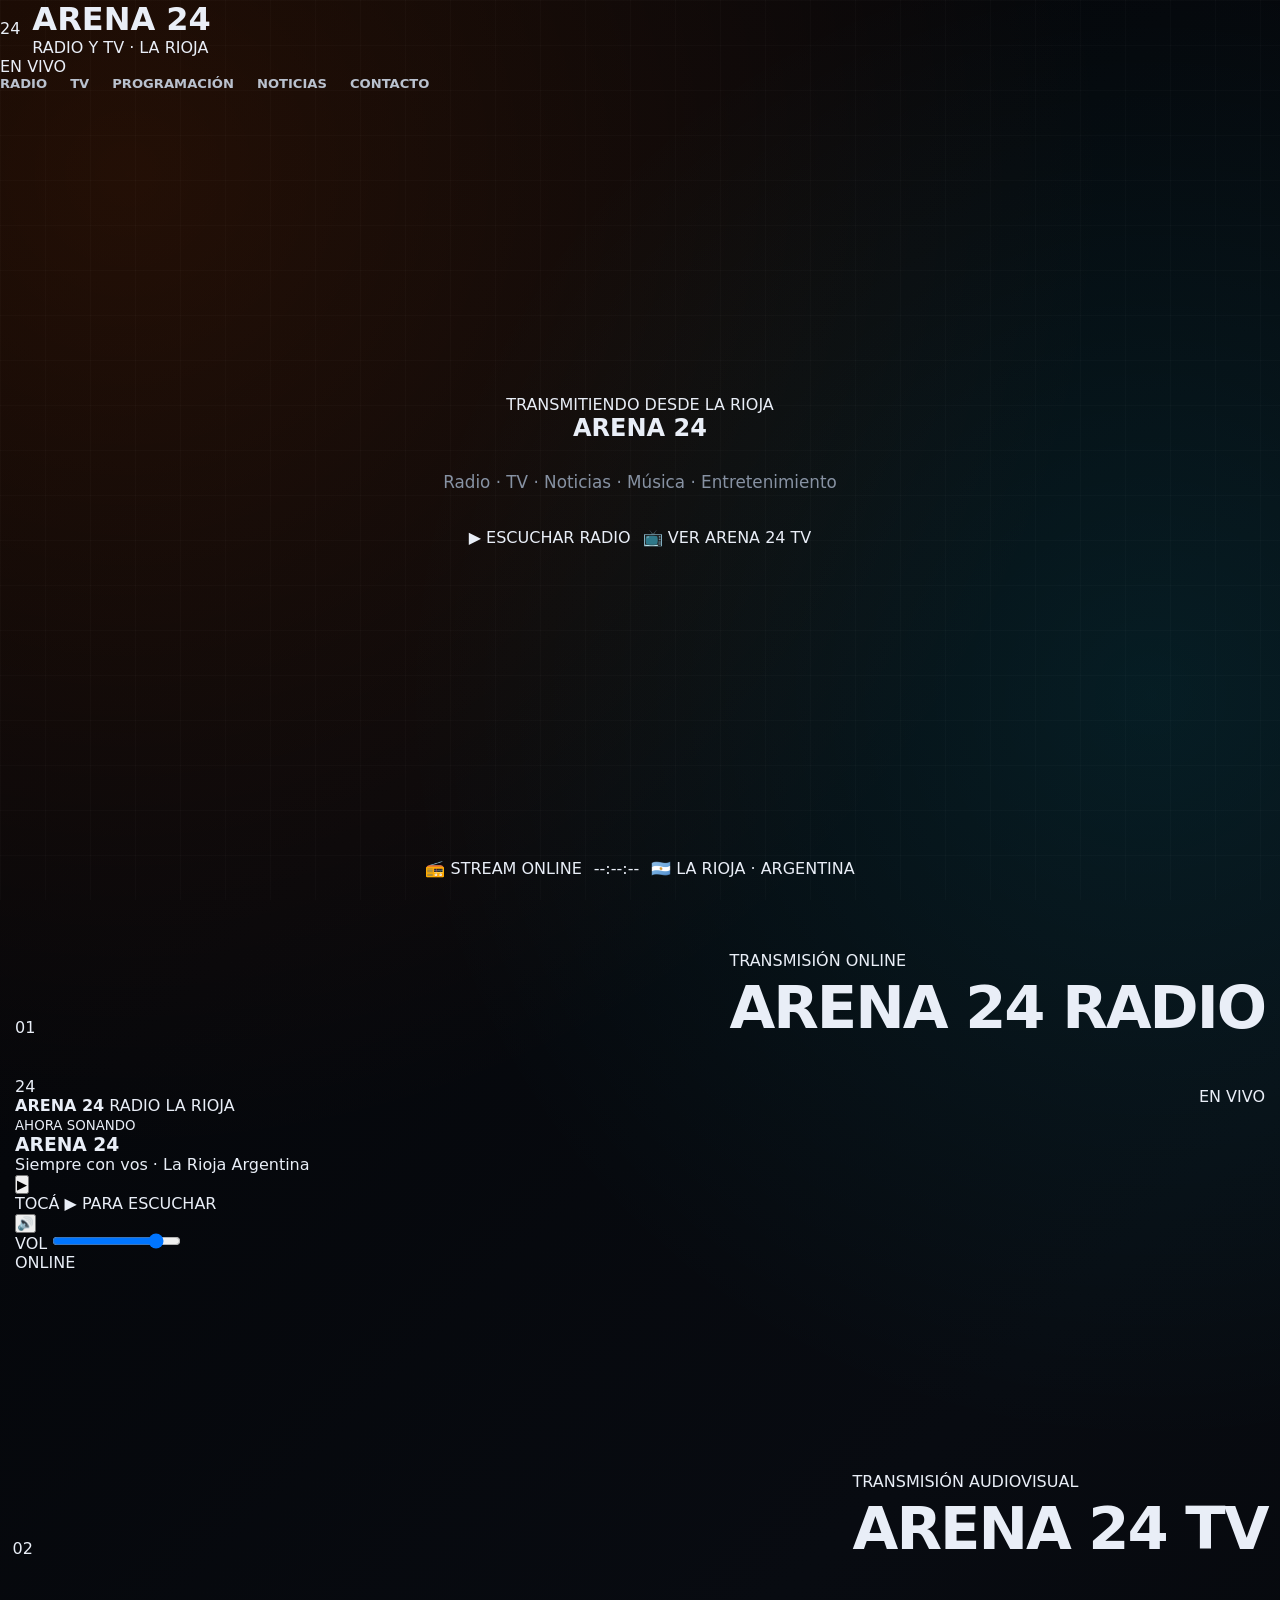
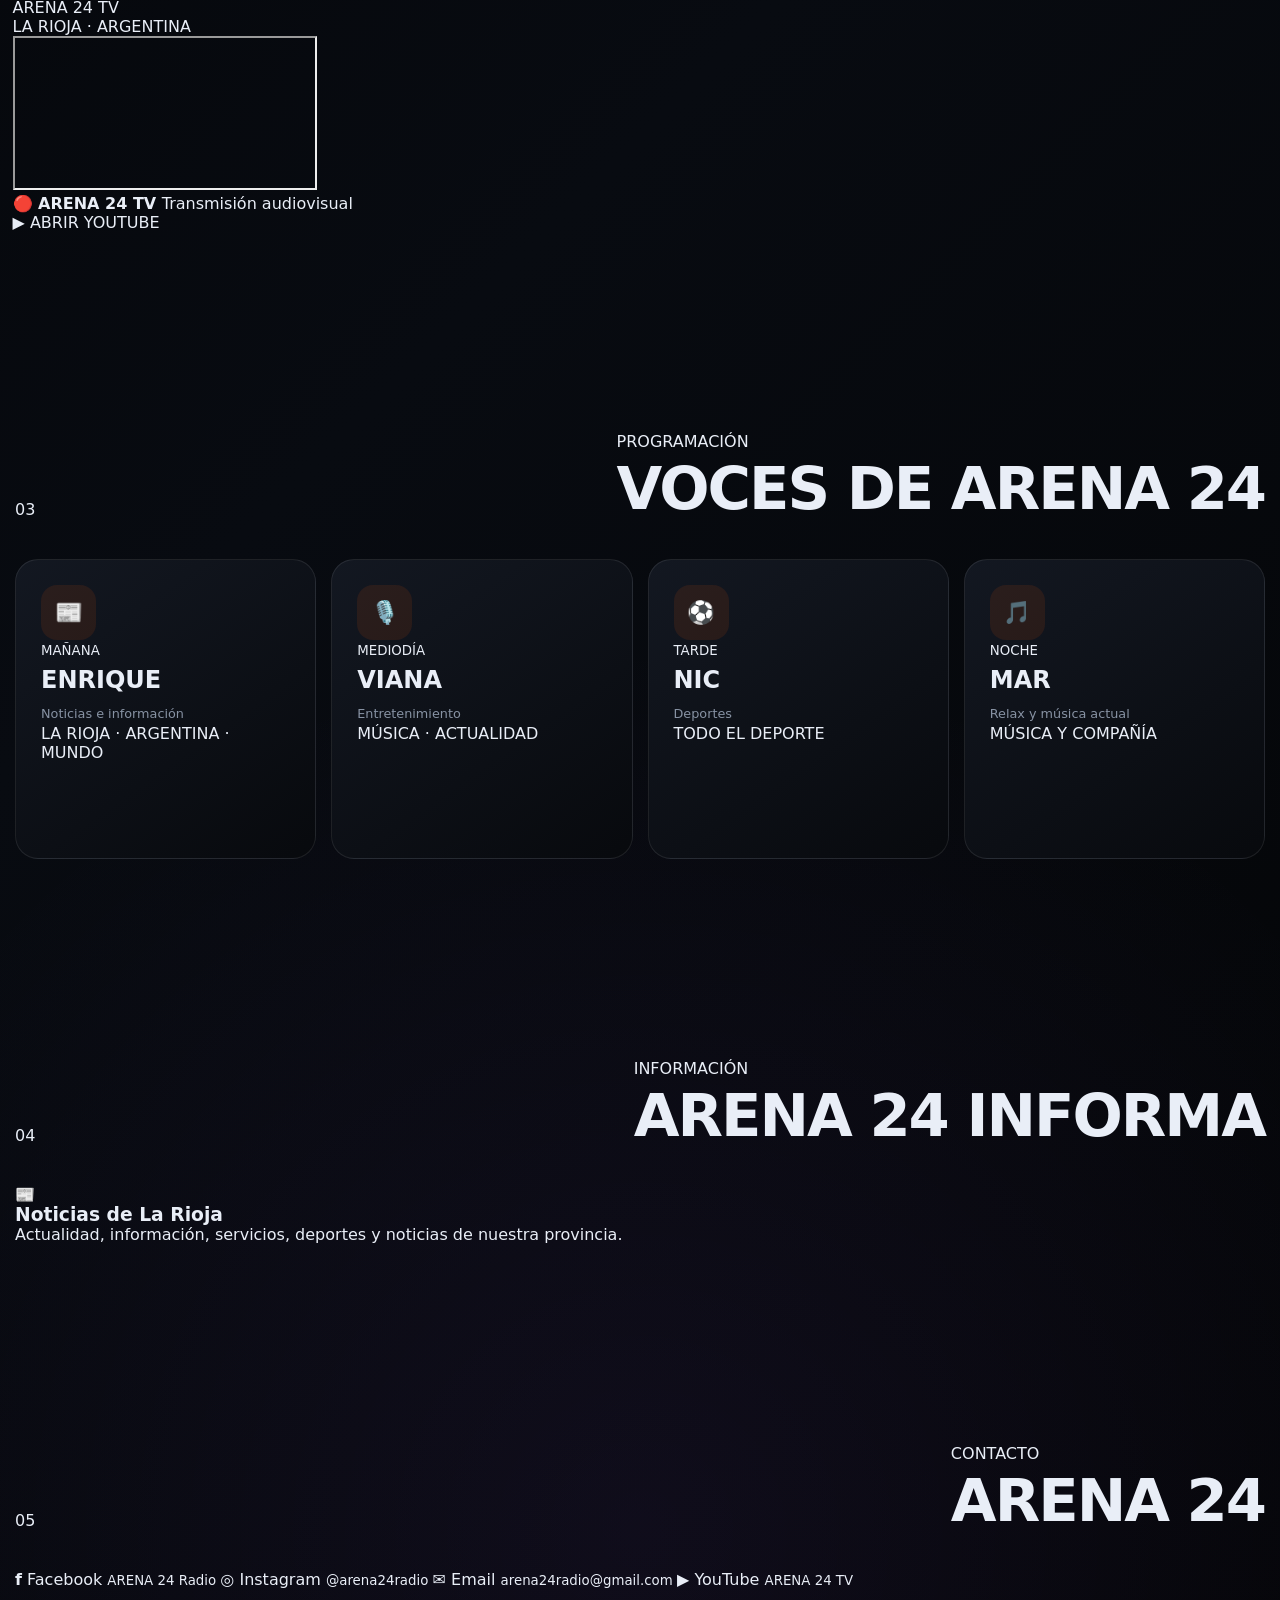
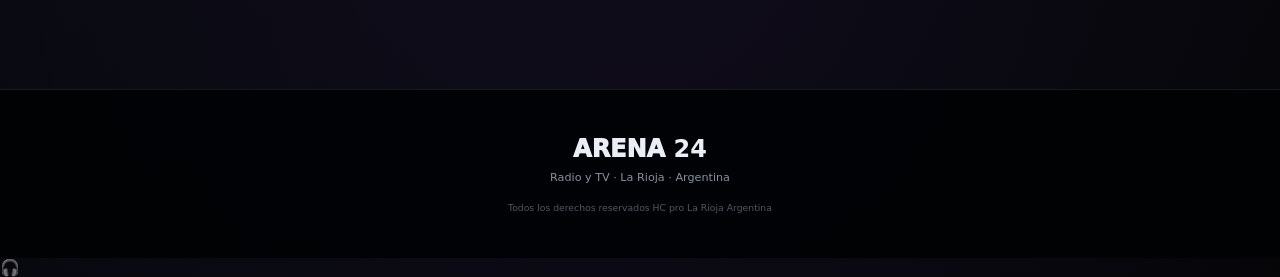
==== commit 90ab3bbb: "Refactor index.html for improved structure and content Updated the HTML structure and content for th" ====
--- a/index.html
+++ b/index.html
@@ -1,1140 +1,674 @@
 <!DOCTYPE html>
 <html lang="es">
-
 <head>
-
   <meta charset="UTF-8">
-
-  <meta
-    name="viewport"
-    content="width=device-width, initial-scale=1.0"
-  >
-
-  <meta
-    name="theme-color"
-    content="#05060a"
-  >
+  <meta name="viewport" content="width=device-width, initial-scale=1.0">
+
+  <title>ARENA 24 Radio y TV | La Rioja Argentina</title>
 
   <meta
     name="description"
-    content="ARENA 24 Radio y TV — Radio online desde La Rioja, Argentina. Música, noticias, entretenimiento y deportes."
+    content="ARENA 24 Radio y TV. Radio online, televisión, noticias, música y entretenimiento desde La Rioja, Argentina."
   >
 
-  <title>ARENA 24 — Radio y TV</title>
-
-  <link
-    rel="stylesheet"
-    href="styles.css"
-  >
-
+  <link rel="stylesheet" href="styles.css">
 </head>
 
-
 <body>
 
-
-<!-- =====================================================
-     HEADER
-===================================================== -->
-
-<header class="top-header">
-
-  <div class="header-inner">
-
-    <a
-      href="#inicio"
-      class="brand"
-    >
-
-      <div class="brand-mark">
-        A24
+  <!-- =========================
+       FONDO
+  ========================== -->
+
+  <div class="ambient ambient-one"></div>
+  <div class="ambient ambient-two"></div>
+
+
+  <!-- =========================
+       HEADER
+  ========================== -->
+
+  <header class="site-header">
+
+    <a href="#" class="brand">
+
+      <div class="brand-orb">
+        <span>24</span>
       </div>
 
       <div class="brand-text">
-
-        <strong>ARENA <span>24</span></strong>
-
-        <small>RADIO Y TV</small>
-
+        <h1>ARENA <b>24</b></h1>
+        <span>RADIO Y TV · LA RIOJA</span>
       </div>
 
     </a>
 
 
-    <nav class="main-nav">
-
-      <a href="#inicio">Inicio</a>
-
-      <a href="#radio">Radio</a>
-
-      <a href="#tv">TV</a>
-
-      <a href="#programacion">Programación</a>
-
-      <a href="#noticias">Noticias</a>
-
-      <a href="#redes">Redes</a>
-
-      <a href="#contacto">Contacto</a>
-
-    </nav>
-
-
-    <a
-      href="#radio"
-      class="live-button"
-    >
-
-      <span class="live-dot"></span>
-
-      EN VIVO
-
-    </a>
-
-  </div>
-
-</header>
-
-
-
-<!-- =====================================================
-     HERO
-===================================================== -->
-
-<main id="inicio">
-
-
-<section class="hero">
-
-  <div class="hero-background-orb orb-one"></div>
-
-  <div class="hero-background-orb orb-two"></div>
-
-  <div class="hero-grid"></div>
-
-
-  <div class="hero-content">
-
-    <div class="hero-badge">
-
-      <span></span>
-
-      TRANSMISIÓN ONLINE
-
+    <div class="header-live">
+      <span class="live-light"></span>
+      <span>EN VIVO</span>
     </div>
 
-
-    <h1>
-
-      ARENA
-
-      <strong>24</strong>
-
-    </h1>
-
-
-    <div class="hero-subtitle">
-
-      RADIO <span>•</span> TV <span>•</span> NOTICIAS
-
-    </div>
-
-
-    <p>
-
-      Siempre con vos.
-
-      Música, información, entretenimiento,
-
-      deportes y toda la actualidad
-
-      desde La Rioja, Argentina.
-
-    </p>
-
-
-    <div class="hero-buttons">
-
-      <a
-        href="#radio"
-        class="hero-primary"
-      >
-
-        ▶ ESCUCHAR RADIO
-
-      </a>
-
-
-      <a
-        href="#tv"
-        class="hero-secondary"
-      >
-
-        ▷ VER ARENA 24 TV
-
-      </a>
-
-    </div>
-
-
-    <div class="hero-status">
-
-      <span class="status-live"></span>
-
-      ARENA 24 ESTÁ EN LÍNEA
-
-      <span class="status-location">
-
-        📍 LA RIOJA · ARGENTINA
-
-      </span>
-
-    </div>
-
-  </div>
-
-</section>
-
-
-
-<!-- =====================================================
-     RADIO
-===================================================== -->
-
-<section
-  id="radio"
-  class="section"
->
-
-
-  <div class="section-heading">
-
-    <div>
-
-      <span class="section-kicker">
-        ARENA 24
-      </span>
-
-      <h2>
-        RADIO <strong>EN VIVO</strong>
-      </h2>
-
-      <p>
-        Escuchá ARENA 24 desde cualquier dispositivo.
-      </p>
-
-    </div>
-
-
-    <div class="clock-box">
-
-      <span>HORA ARGENTINA</span>
-
-      <strong id="argentinaClock">
-        --:--:--
-      </strong>
-
-    </div>
-
-  </div>
-
-
-
-  <!-- =================================================
-       PLAYER ARENA 24
-  ================================================== -->
-
-  <div class="radio-player">
-
-
-    <div class="player-glow"></div>
-
-
-    <div class="player-top">
-
-      <div class="station-info">
-
-        <div class="station-logo">
-          A24
-        </div>
+  </header>
+
+
+  <!-- =========================
+       NAV
+  ========================== -->
+
+  <nav class="main-nav">
+
+    <a href="#radio">RADIO</a>
+    <a href="#tv">TV</a>
+    <a href="#programacion">PROGRAMACIÓN</a>
+    <a href="#noticias">NOTICIAS</a>
+    <a href="#contacto">CONTACTO</a>
+
+  </nav>
+
+
+  <main>
+
+
+    <!-- =========================
+         HERO
+    ========================== -->
+
+    <section class="hero">
+
+      <div class="hero-content">
+
+        <div class="hero-tag">
+          <span class="live-light"></span>
+          TRANSMITIENDO DESDE LA RIOJA
+        </div>
+
+        <h2>
+          ARENA <strong>24</strong>
+        </h2>
+
+        <p>
+          Radio · TV · Noticias · Música · Entretenimiento
+        </p>
+
+        <div class="hero-buttons">
+
+          <a href="#radio" class="hero-btn primary">
+            ▶ ESCUCHAR RADIO
+          </a>
+
+          <a href="#tv" class="hero-btn secondary">
+            📺 VER ARENA 24 TV
+          </a>
+
+        </div>
+
+      </div>
+
+    </section>
+
+
+    <!-- =====================================================
+         RADIO
+    ====================================================== -->
+
+    <section id="radio" class="section radio-section">
+
+      <div class="section-heading">
+
+        <div class="section-number">01</div>
 
         <div>
-
-          <span class="station-label">
-            ARENA 24 RADIO
+          <span>TRANSMISIÓN ONLINE</span>
+          <h2>ARENA 24 RADIO</h2>
+        </div>
+
+      </div>
+
+
+      <!-- ===================================================
+           REPRODUCTOR PROFESIONAL
+           NO SE MUESTRA ZENO MEDIA
+      ==================================================== -->
+
+      <div class="arena-player">
+
+        <div class="player-top">
+
+          <div class="player-brand">
+
+            <div class="mini-logo">
+              24
+            </div>
+
+            <div>
+              <strong>ARENA 24</strong>
+              <span>RADIO LA RIOJA</span>
+            </div>
+
+          </div>
+
+
+          <div class="player-live">
+            <span class="live-light"></span>
+            <span id="liveLabel">EN VIVO</span>
+          </div>
+
+        </div>
+
+
+        <div class="player-main">
+
+
+          <!-- VISUALIZADOR -->
+
+          <div class="visualizer" id="visualizer">
+
+            <i></i>
+            <i></i>
+            <i></i>
+            <i></i>
+            <i></i>
+            <i></i>
+            <i></i>
+            <i></i>
+            <i></i>
+            <i></i>
+            <i></i>
+            <i></i>
+            <i></i>
+            <i></i>
+            <i></i>
+            <i></i>
+            <i></i>
+            <i></i>
+            <i></i>
+            <i></i>
+            <i></i>
+            <i></i>
+            <i></i>
+            <i></i>
+            <i></i>
+            <i></i>
+            <i></i>
+            <i></i>
+            <i></i>
+            <i></i>
+            <i></i>
+            <i></i>
+            <i></i>
+            <i></i>
+
+          </div>
+
+
+          <div class="player-title">
+            <small>AHORA SONANDO</small>
+            <h3>ARENA 24</h3>
+            <p>Siempre con vos · La Rioja Argentina</p>
+          </div>
+
+
+          <!-- BOTÓN PRINCIPAL -->
+
+          <button
+            id="playRadio"
+            class="main-play"
+            type="button"
+            aria-label="Reproducir radio"
+          >
+            <span id="playIcon">▶</span>
+          </button>
+
+
+          <div
+            id="radioStatus"
+            class="radio-status"
+          >
+            TOCÁ ▶ PARA ESCUCHAR
+          </div>
+
+
+          <!-- CONTROLES -->
+
+          <div class="player-controls">
+
+
+            <button
+              id="muteButton"
+              class="small-control"
+              type="button"
+              aria-label="Silenciar"
+            >
+              🔊
+            </button>
+
+
+            <div class="volume-area">
+
+              <span>VOL</span>
+
+              <input
+                id="volumeControl"
+                type="range"
+                min="0"
+                max="1"
+                step="0.01"
+                value="0.85"
+              >
+
+            </div>
+
+
+            <div class="connection">
+
+              <span class="connection-dot"></span>
+
+              <span id="connectionText">
+                ONLINE
+              </span>
+
+            </div>
+
+          </div>
+
+        </div>
+
+
+        <!-- BARRA INFERIOR -->
+
+        <div class="player-bottom">
+
+          <span>
+            📻 STREAM ONLINE
           </span>
 
+          <span id="radioClock">
+            --:--:--
+          </span>
+
+          <span>
+            🇦🇷 LA RIOJA · ARGENTINA
+          </span>
+
+        </div>
+
+
+        <!--
+          AUDIO DIRECTO.
+          NO SE UTILIZA IFRAME DE ZENO MEDIA.
+        -->
+
+        <audio
+          id="radioAudio"
+          preload="none"
+          playsinline
+        ></audio>
+
+      </div>
+
+    </section>
+
+
+    <!-- =====================================================
+         TV
+    ====================================================== -->
+
+    <section id="tv" class="section tv-section">
+
+      <div class="section-heading">
+
+        <div class="section-number">02</div>
+
+        <div>
+          <span>TRANSMISIÓN AUDIOVISUAL</span>
+          <h2>ARENA 24 TV</h2>
+        </div>
+
+      </div>
+
+
+      <div class="tv-card">
+
+        <div class="tv-header">
+
+          <div class="tv-title">
+            <span class="live-light"></span>
+            ARENA 24 TV
+          </div>
+
+          <div class="tv-place">
+            LA RIOJA · ARGENTINA
+          </div>
+
+        </div>
+
+
+        <div class="tv-screen">
+
+          <iframe
+            src="https://www.youtube.com/embed/live_stream?channel=UCrHexRcAlWkaTn8P-BLT3LA"
+            title="ARENA 24 TV - La Rioja Argentina"
+            allow="autoplay; encrypted-media; picture-in-picture; fullscreen"
+            allowfullscreen
+            loading="lazy">
+          </iframe>
+
+        </div>
+
+
+        <div class="tv-footer">
+
+          <div>
+
+            <strong>
+              🔴 ARENA 24 TV
+            </strong>
+
+            <span>
+              Transmisión audiovisual
+            </span>
+
+          </div>
+
+
+          <a
+            href="https://www.youtube.com/@ARENA24LARIOJA"
+            target="_blank"
+            rel="noopener noreferrer"
+            class="youtube-link"
+          >
+            ▶ ABRIR YOUTUBE
+          </a>
+
+        </div>
+
+      </div>
+
+    </section>
+
+
+    <!-- =====================================================
+         PROGRAMACIÓN
+    ====================================================== -->
+
+    <section id="programacion" class="section">
+
+      <div class="section-heading">
+
+        <div class="section-number">03</div>
+
+        <div>
+          <span>PROGRAMACIÓN</span>
+          <h2>VOCES DE ARENA 24</h2>
+        </div>
+
+      </div>
+
+
+      <div class="program-grid">
+
+
+        <article class="program-card">
+
+          <div class="program-icon">
+            📰
+          </div>
+
+          <small>MAÑANA</small>
+
+          <h3>ENRIQUE</h3>
+
+          <p>
+            Noticias e información
+          </p>
+
+          <span>
+            LA RIOJA · ARGENTINA · MUNDO
+          </span>
+
+        </article>
+
+
+        <article class="program-card">
+
+          <div class="program-icon">
+            🎙️
+          </div>
+
+          <small>MEDIODÍA</small>
+
+          <h3>VIANA</h3>
+
+          <p>
+            Entretenimiento
+          </p>
+
+          <span>
+            MÚSICA · ACTUALIDAD
+          </span>
+
+        </article>
+
+
+        <article class="program-card">
+
+          <div class="program-icon">
+            ⚽
+          </div>
+
+          <small>TARDE</small>
+
+          <h3>NIC</h3>
+
+          <p>
+            Deportes
+          </p>
+
+          <span>
+            TODO EL DEPORTE
+          </span>
+
+        </article>
+
+
+        <article class="program-card">
+
+          <div class="program-icon">
+            🎵
+          </div>
+
+          <small>NOCHE</small>
+
+          <h3>MAR</h3>
+
+          <p>
+            Relax y música actual
+          </p>
+
+          <span>
+            MÚSICA Y COMPAÑÍA
+          </span>
+
+        </article>
+
+      </div>
+
+    </section>
+
+
+    <!-- =====================================================
+         NOTICIAS
+    ====================================================== -->
+
+    <section id="noticias" class="section">
+
+      <div class="section-heading">
+
+        <div class="section-number">04</div>
+
+        <div>
+          <span>INFORMACIÓN</span>
+          <h2>ARENA 24 INFORMA</h2>
+        </div>
+
+      </div>
+
+
+      <div class="news-panel">
+
+        <div class="news-symbol">
+          📰
+        </div>
+
+        <div>
+
           <h3>
-            La radio que está con vos
+            Noticias de La Rioja
           </h3>
 
-        </div>
-
-      </div>
-
-
-      <div class="live-pill">
-
-        <span></span>
-
-        EN VIVO
-
-      </div>
-
-    </div>
-
-
-
-    <div class="player-center">
-
-
-      <div class="disc">
-
-        <div class="disc-inner">
-          A24
-        </div>
-
-      </div>
-
-
-      <div class="sound-wave">
-
-        <i></i>
-        <i></i>
-        <i></i>
-        <i></i>
-        <i></i>
-        <i></i>
-        <i></i>
-        <i></i>
-        <i></i>
-        <i></i>
-        <i></i>
-        <i></i>
-
-      </div>
-
-
-      <div class="now-playing">
-
-        <span>TRANSMITIENDO AHORA</span>
-
-        <strong>
-          ARENA 24 — SIEMPRE CON VOS
-        </strong>
-
-      </div>
-
-    </div>
-
-
-
-    <!--
-      ZENO CAMUFLADO / INTEGRADO
-      El iframe sigue proporcionando el audio.
-    -->
-
-    <div class="zeno-hidden-shell">
-
-      <div class="zeno-label">
-        RADIO ONLINE
-      </div>
-
-      <iframe
-        id="zenoPlayer"
-        src="https://zeno.fm/player/arena-24-la-rioja-argentina-7bqb"
-        title="ARENA 24 Radio"
-        allow="autoplay; encrypted-media"
-        loading="eager"
-        scrolling="no"
-      ></iframe>
-
-    </div>
-
-
-
-    <div class="player-bottom">
-
-      <div class="player-feature">
-
-        <span>●</span>
-        AUDIO ONLINE
-
-      </div>
-
-      <div class="player-feature">
-
-        <span>◉</span>
-        24 HORAS
-
-      </div>
-
-      <div class="player-feature">
-
-        <span>✦</span>
-        LA RIOJA
-
-      </div>
-
-    </div>
-
-  </div>
-
-</section>
-
-
-
-<!-- =====================================================
-     TV
-===================================================== -->
-
-<section
-  id="tv"
-  class="section tv-section"
->
-
-
-  <div class="section-heading">
-
-    <div>
-
-      <span class="section-kicker">
-        ARENA 24
-      </span>
-
-      <h2>
-        ARENA <strong>24 TV</strong>
-      </h2>
-
-      <p>
-        Nuestra pantalla digital en vivo.
-      </p>
-
-    </div>
-
-
-    <div class="tv-live-indicator">
-
-      <span></span>
-
-      TV ONLINE
-
-    </div>
-
-  </div>
-
-
-
-  <div class="tv-stage">
-
-
-    <div class="tv-screen-frame">
-
-
-      <div class="tv-screen-top">
-
-        <span class="tv-brand">
-          ARENA <b>24</b> TV
-        </span>
-
-
-        <span class="tv-on-air">
-
-          <i></i>
-
-          ON AIR
-
-        </span>
-
-      </div>
-
-
-      <div class="tv-video">
-
-        <iframe
-          id="arenaTV"
-          src="https://www.youtube.com/embed/live_stream?channel=UCrHexRcAlWkaTn8P-BLT3LA"
-          title="ARENA 24 TV"
-          allow="autoplay; encrypted-media; picture-in-picture"
-          allowfullscreen
-        ></iframe>
-
-
-        <div class="tv-overlay">
-
-          <div class="tv-overlay-logo">
-            A24
-          </div>
-
-          <span>
-            ARENA 24 TV
-          </span>
-
-        </div>
-
-      </div>
-
-
-      <div class="tv-screen-bottom">
-
-        <span>
-          ARENA 24 RADIO Y TV
-        </span>
-
-        <span>
-          LA RIOJA · ARGENTINA
-        </span>
-
-      </div>
-
-    </div>
-
-
-    <div class="tv-info-grid">
-
-
-      <div class="tv-info-card">
-
-        <span class="info-icon">
-          ●
-        </span>
+          <p>
+            Actualidad, información, servicios,
+            deportes y noticias de nuestra provincia.
+          </p>
+
+        </div>
+
+      </div>
+
+    </section>
+
+
+    <!-- =====================================================
+         CONTACTO
+    ====================================================== -->
+
+    <section id="contacto" class="section">
+
+      <div class="section-heading">
+
+        <div class="section-number">05</div>
 
         <div>
-
-          <strong>
-            EN VIVO
-          </strong>
+          <span>CONTACTO</span>
+          <h2>ARENA 24</h2>
+        </div>
+
+      </div>
+
+
+      <div class="contact-grid">
+
+
+        <a
+          href="https://www.facebook.com/arena24radiolarioja"
+          target="_blank"
+          rel="noopener noreferrer"
+          class="contact-card"
+        >
+
+          <strong>f</strong>
+
+          <span>Facebook</span>
 
           <small>
-            Transmisiones especiales
+            ARENA 24 Radio
           </small>
 
-        </div>
-
-      </div>
-
-
-      <div class="tv-info-card">
-
-        <span class="info-icon cyan">
-          ▶
-        </span>
-
-        <div>
-
-          <strong>
-            YOUTUBE
-          </strong>
+        </a>
+
+
+        <a
+          href="https://www.instagram.com/arena24radio"
+          target="_blank"
+          rel="noopener noreferrer"
+          class="contact-card"
+        >
+
+          <strong>◎</strong>
+
+          <span>Instagram</span>
 
           <small>
-            ARENA 24 La Rioja
+            @arena24radio
           </small>
 
-        </div>
-
-      </div>
-
-
-      <div class="tv-info-card">
-
-        <span class="info-icon violet">
-          ✦
-        </span>
-
-        <div>
-
-          <strong>
-            PRODUCCIÓN
-          </strong>
-
-          <small>
-            Radio y televisión digital
-          </small>
-
-        </div>
-
-      </div>
-
-    </div>
-
-  </div>
-
-</section>
-
-
-
-<!-- =====================================================
-     PROGRAMACIÓN
-===================================================== -->
-
-<section
-  id="programacion"
-  class="section"
->
-
-
-  <div class="section-heading">
-
-    <div>
-
-      <span class="section-kicker">
-        ARENA 24
-      </span>
-
-      <h2>
-        NUESTRA <strong>PROGRAMACIÓN</strong>
-      </h2>
-
-      <p>
-        Información, música, entretenimiento y deportes.
-      </p>
-
-    </div>
-
-  </div>
-
-
-
-  <div class="program-grid">
-
-
-    <article class="program-card">
-
-      <div class="program-number">
-        01
-      </div>
-
-      <div class="program-icon">
-        ☀
-      </div>
-
-      <span class="program-time">
-        MAÑANA
-      </span>
-
-      <h3>
-        Enrique
-      </h3>
-
-      <p>
-        Noticias locales, nacionales e internacionales.
-      </p>
-
-      <div class="program-tag">
-        NOTICIAS
-      </div>
-
-    </article>
-
-
-    <article class="program-card">
-
-      <div class="program-number">
-        02
-      </div>
-
-      <div class="program-icon">
-        ♪
-      </div>
-
-      <span class="program-time">
-        MEDIODÍA
-      </span>
-
-      <h3>
-        Viana
-      </h3>
-
-      <p>
-        Música, entretenimiento y compañía.
-      </p>
-
-      <div class="program-tag">
-        ENTRETENIMIENTO
-      </div>
-
-    </article>
-
-
-    <article class="program-card">
-
-      <div class="program-number">
-        03
-      </div>
-
-      <div class="program-icon">
-        ⚽
-      </div>
-
-      <span class="program-time">
-        TARDE
-      </span>
-
-      <h3>
-        Nic
-      </h3>
-
-      <p>
-        Toda la actualidad deportiva.
-      </p>
-
-      <div class="program-tag">
-        DEPORTES
-      </div>
-
-    </article>
-
-
-    <article class="program-card">
-
-      <div class="program-number">
-        04
-      </div>
-
-      <div class="program-icon">
-        ☾
-      </div>
-
-      <span class="program-time">
-        NOCHE
-      </span>
-
-      <h3>
-        Mar
-      </h3>
-
-      <p>
-        Relax, música actual y compañía.
-      </p>
-
-      <div class="program-tag">
-        MÚSICA
-      </div>
-
-    </article>
-
-  </div>
-
-</section>
-
-
-
-<!-- =====================================================
-     PROGRAMAS ESPECIALES
-===================================================== -->
-
-<section class="special-section">
-
-
-  <div class="special-card">
-
-    <div>
-
-      <span>
-        PROGRAMAS ESPECIALES
-      </span>
-
-      <h2>
-        La Cueva del Aullido
-      </h2>
-
-      <p>
-        Y los cantantes con Lenin.
-      </p>
-
-    </div>
-
-    <strong>
-      A24
-    </strong>
-
-  </div>
-
-
-  <div class="special-card">
-
-    <div>
-
-      <span>
-        ARENA 24
-      </span>
-
-      <h2>
-        El Golpe
-      </h2>
-
-      <p>
-        Con Huguito.
-      </p>
-
-    </div>
-
-    <strong>
-      A24
-    </strong>
-
-  </div>
-
-
-  <div class="special-card">
-
-    <div>
-
-      <span>
-        ARENA 24 ROCK
-      </span>
-
-      <h2>
-        La Cueva del Rock
-      </h2>
-
-      <p>
-        Con Walther.
-      </p>
-
-    </div>
-
-    <strong>
-      A24
-    </strong>
-
-  </div>
-
-
-</section>
-
-
-
-<!-- =====================================================
-     NOTICIAS
-===================================================== -->
-
-<section
-  id="noticias"
-  class="section"
->
-
-
-  <div class="section-heading">
-
-    <div>
-
-      <span class="section-kicker">
-        ACTUALIDAD
-      </span>
-
-      <h2>
-        ARENA <strong>24 INFORMA</strong>
-      </h2>
-
-      <p>
-        La información que necesitás, siempre cerca.
-      </p>
-
-    </div>
-
-  </div>
-
-
-  <div class="news-grid">
-
-
-    <article class="news-card featured">
-
-      <div class="news-label">
-        🟠 ARENA 24 INFORMA
-      </div>
-
-      <h3>
-        Noticias de La Rioja y Argentina
-      </h3>
-
-      <p>
-        Información, actualidad, sociedad,
-        cultura, deportes y todo lo que
-        sucede en nuestra región.
-      </p>
-
-      <span class="news-source">
-        LA RIOJA · ARGENTINA
-      </span>
-
-    </article>
-
-
-    <article class="news-card">
-
-      <div class="news-label">
-        📰 ACTUALIDAD
-      </div>
-
-      <h3>
-        La Rioja
-      </h3>
-
-      <p>
-        Las noticias de nuestra provincia.
-      </p>
-
-    </article>
-
-
-    <article class="news-card">
-
-      <div class="news-label">
-        🌎 INFORMACIÓN
-      </div>
-
-      <h3>
-        Argentina y Mundo
-      </h3>
-
-      <p>
-        Los acontecimientos más importantes.
-      </p>
-
-    </article>
-
-  </div>
-
-</section>
-
-
-
-<!-- =====================================================
-     REDES
-===================================================== -->
-
-<section
-  id="redes"
-  class="section"
->
-
-
-  <div class="section-heading">
-
-    <div>
-
-      <span class="section-kicker">
-        CONECTADOS
-      </span>
-
-      <h2>
-        ARENA <strong>24 EN REDES</strong>
-      </h2>
-
-    </div>
-
-  </div>
-
-
-  <div class="social-grid">
-
-
-    <a
-      href="https://www.facebook.com/arena24radiolarioja"
-      target="_blank"
-      rel="noopener"
-      class="social-card facebook"
-    >
-
-      <div class="social-icon">
-        f
-      </div>
-
-      <div>
-
-        <strong>
-          Facebook
-        </strong>
-
-        <span>
-          ARENA 24 Radio La Rioja
-        </span>
-
-      </div>
-
-      <b>→</b>
-
-    </a>
-
-
-    <a
-      href="https://www.instagram.com/arena24radio"
-      target="_blank"
-      rel="noopener"
-      class="social-card instagram"
-    >
-
-      <div class="social-icon">
-        ◎
-      </div>
-
-      <div>
-
-        <strong>
-          Instagram
-        </strong>
-
-        <span>
-          @arena24radio
-        </span>
-
-      </div>
-
-      <b>→</b>
-
-    </a>
-
-
-    <a
-      href="https://www.youtube.com/@ARENA24LARIOJA"
-      target="_blank"
-      rel="noopener"
-      class="social-card youtube"
-    >
-
-      <div class="social-icon">
-        ▶
-      </div>
-
-      <div>
-
-        <strong>
-          YouTube
-        </strong>
-
-        <span>
-          ARENA 24 La Rioja
-        </span>
-
-      </div>
-
-      <b>→</b>
-
-    </a>
-
-  </div>
-
-</section>
-
-
-
-<!-- =====================================================
-     CONTACTO
-===================================================== -->
-
-<section
-  id="contacto"
-  class="section contact-section"
->
-
-
-  <div class="contact-box">
-
-
-    <div class="contact-content">
-
-      <span class="section-kicker">
-        ARENA 24
-      </span>
-
-      <h2>
-        ESTAMOS <strong>EN CONTACTO</strong>
-      </h2>
-
-      <p>
-        Enviá tu noticia, propuesta,
-        publicidad o información.
-      </p>
-
-
-      <div class="contact-items">
+        </a>
+
 
         <a
           href="mailto:arena24radio@gmail.com"
+          class="contact-card"
         >
 
-          ✉
-
-          <span>
+          <strong>✉</strong>
+
+          <span>Email</span>
+
+          <small>
             arena24radio@gmail.com
-          </span>
+          </small>
 
         </a>
 
 
         <a
-          href="https://wa.me/"
+          href="https://www.youtube.com/@ARENA24LARIOJA"
           target="_blank"
-          rel="noopener"
-          class="whatsapp-contact"
+          rel="noopener noreferrer"
+          class="contact-card"
         >
 
-          ☎
-
-          <span>
-            WhatsApp ARENA 24
-          </span>
+          <strong>▶</strong>
+
+          <span>YouTube</span>
+
+          <small>
+            ARENA 24 TV
+          </small>
 
         </a>
 
       </div>
 
+    </section>
+
+  </main>
+
+
+  <!-- =====================================================
+       FOOTER
+  ====================================================== -->
+
+  <footer class="footer">
+
+    <div class="footer-logo">
+      ARENA <b>24</b>
     </div>
 
-
-    <div class="contact-logo">
-
-      <span>
-        A
-      </span>
-
-      <strong>
-        24
-      </strong>
-
-      <small>
-        SIEMPRE CON VOS
-      </small>
-
-    </div>
-
-  </div>
-
-</section>
-
-
-</main>
-
-
-
-<!-- =====================================================
-     FOOTER
-===================================================== -->
-
-<footer>
-
-  <div class="footer-logo">
-
-    ARENA <span>24</span>
-
-  </div>
-
-  <p>
-    Radio y TV · La Rioja · Argentina
-  </p>
-
-  <small>
-    Todos los derechos reservados HC pro La Rioja Argentina
-  </small>
-
-</footer>
-
-
-
-<script src="app.js"></script>
+    <p>
+      Radio y TV · La Rioja · Argentina
+    </p>
+
+    <small>
+      Todos los derechos reservados HC pro La Rioja Argentina
+    </small>
+
+  </footer>
+
+
+  <!-- BOTÓN FLOTANTE -->
+
+  <a
+    href="#radio"
+    class="floating-radio"
+    aria-label="Ir al reproductor"
+  >
+    🎧
+  </a>
+
+
+  <script src="app.js"></script>
 
 </body>
-
 </html>
--- a/styles.css
+++ b/styles.css
@@ -1,31 +1,34 @@
 /* =========================================================
-   ARENA 24 — RADIO Y TV
-   STYLE 4.0 — PREMIUM FUTURISTA
-   SOLO DISEÑO
+   ARENA 24 RADIO Y TV
+   DESIGN 4.0
+   FUTURISTA / PREMIUM / RESPONSIVE
 ========================================================= */
 
 :root {
-  --bg: #050608;
-  --bg-2: #0a0d12;
-  --panel: rgba(15, 18, 24, 0.88);
-  --panel-2: rgba(20, 24, 31, 0.94);
-
-  --orange: #ff6a00;
-  --orange-2: #ff9d3d;
-  --cyan: #00d9ff;
+
+  --black: #030406;
+  --dark: #070a0f;
+  --dark2: #0d1119;
+  --panel: rgba(15,19,28,.86);
+
+  --orange: #ff5b00;
+  --orange2: #ff9d3d;
+
+  --cyan: #00e5ff;
+  --blue: #287cff;
+  --violet: #9b5cff;
 
   --white: #ffffff;
-  --text: #e9edf3;
-  --muted: #8d98a7;
+  --text: #e9eef7;
+  --muted: #8792a3;
 
   --border: rgba(255,255,255,.09);
-  --radius: 24px;
 
   --shadow:
-    0 25px 70px rgba(0,0,0,.55);
-
-  --glow:
-    0 0 35px rgba(255,106,0,.18);
+    0 25px 80px rgba(0,0,0,.55);
+
+  --radius: 25px;
+
 }
 
 
@@ -44,12 +47,37 @@
 }
 
 body {
+
   min-height: 100vh;
-  background:
-    radial-gradient(circle at 15% 10%, rgba(255,106,0,.10), transparent 28%),
-    radial-gradient(circle at 85% 20%, rgba(0,217,255,.07), transparent 25%),
-    linear-gradient(135deg, #030405, #090c11 50%, #040507);
+
   color: var(--text);
+
+  background:
+    radial-gradient(
+      circle at 10% 5%,
+      rgba(255,91,0,.13),
+      transparent 28%
+    ),
+
+    radial-gradient(
+      circle at 90% 20%,
+      rgba(0,229,255,.09),
+      transparent 25%
+    ),
+
+    radial-gradient(
+      circle at 50% 90%,
+      rgba(155,92,255,.07),
+      transparent 28%
+    ),
+
+    linear-gradient(
+      135deg,
+      #020305,
+      #080b11 50%,
+      #030405
+    );
+
   font-family:
     Inter,
     system-ui,
@@ -57,54 +85,45 @@
     BlinkMacSystemFont,
     "Segoe UI",
     sans-serif;
+
   overflow-x: hidden;
-}
-
-
-/* =========================================================
-   FONDO FUTURISTA
-========================================================= */
+
+}
+
 
 body::before {
+
   content: "";
+
   position: fixed;
+
   inset: 0;
 
   background-image:
-    linear-gradient(rgba(255,255,255,.018) 1px, transparent 1px),
-    linear-gradient(90deg, rgba(255,255,255,.018) 1px, transparent 1px);
+
+    linear-gradient(
+      rgba(255,255,255,.018) 1px,
+      transparent 1px
+    ),
+
+    linear-gradient(
+      90deg,
+      rgba(255,255,255,.018) 1px,
+      transparent 1px
+    );
 
   background-size: 45px 45px;
 
   pointer-events: none;
-  z-index: -2;
-}
-
-body::after {
-  content: "";
-  position: fixed;
-  width: 500px;
-  height: 500px;
-
-  left: -220px;
-  bottom: -220px;
-
-  background: rgba(255,106,0,.08);
-  filter: blur(100px);
-  border-radius: 50%;
-
-  pointer-events: none;
-  z-index: -1;
-}
-
-
-/* =========================================================
-   SELECCIÓN
-========================================================= */
-
-::selection {
-  background: var(--orange);
-  color: #000;
+
+  z-index: -3;
+
+}
+
+
+a {
+  color: inherit;
+  text-decoration: none;
 }
 
 
@@ -112,80 +131,245 @@
    HEADER
 ========================================================= */
 
-header {
+.top-header {
+
   position: sticky;
+
   top: 0;
-  z-index: 1000;
-
-  background: rgba(4,6,9,.82);
-  backdrop-filter: blur(20px);
-  -webkit-backdrop-filter: blur(20px);
-
-  border-bottom: 1px solid var(--border);
+
+  z-index: 999;
+
+  background:
+    rgba(3,5,8,.82);
+
+  backdrop-filter:
+    blur(22px);
+
+  -webkit-backdrop-filter:
+    blur(22px);
+
+  border-bottom:
+    1px solid var(--border);
+
+}
+
+
+.header-inner {
+
+  width:
+    min(1400px, calc(100% - 30px));
+
+  min-height: 78px;
+
+  margin: auto;
+
+  display: flex;
+
+  align-items: center;
+
+  justify-content: space-between;
+
+  gap: 25px;
+
+}
+
+
+.brand {
+
+  display: flex;
+
+  align-items: center;
+
+  gap: 12px;
+
+  flex-shrink: 0;
+
+}
+
+
+.brand-mark {
+
+  width: 48px;
+  height: 48px;
+
+  display: grid;
+
+  place-items: center;
+
+  border-radius: 14px;
+
+  color: white;
+
+  font-weight: 1000;
+
+  background:
+    linear-gradient(
+      135deg,
+      var(--orange),
+      var(--orange2)
+    );
 
   box-shadow:
-    0 10px 40px rgba(0,0,0,.35);
-}
-
-
-/* =========================================================
-   LOGO / MARCA
-========================================================= */
-
-.logo,
-.brand,
-.site-logo {
+    0 0 30px rgba(255,91,0,.25);
+
+}
+
+
+.brand-text {
+
+  display: flex;
+
+  flex-direction: column;
+
+}
+
+
+.brand-text strong {
+
+  font-size: 1.25rem;
+
+  letter-spacing: -1px;
+
+}
+
+
+.brand-text strong span {
+
+  color: var(--orange);
+
+}
+
+
+.brand-text small {
+
+  color: var(--muted);
+
+  font-size: .58rem;
+
+  letter-spacing: 2px;
+
+}
+
+
+.main-nav {
+
+  display: flex;
+
+  align-items: center;
+
+  gap: 23px;
+
+}
+
+
+.main-nav a {
+
+  position: relative;
+
+  color: #b9c1ce;
+
+  font-size: .82rem;
+
+  font-weight: 700;
+
+  transition: .25s;
+
+}
+
+
+.main-nav a:hover {
+
+  color: white;
+
+}
+
+
+.main-nav a::after {
+
+  content: "";
+
+  position: absolute;
+
+  left: 50%;
+
+  bottom: -9px;
+
+  width: 0;
+
+  height: 2px;
+
+  transform: translateX(-50%);
+
+  background:
+    linear-gradient(
+      90deg,
+      var(--orange),
+      var(--cyan)
+    );
+
+  transition: .25s;
+
+}
+
+
+.main-nav a:hover::after {
+
+  width: 100%;
+
+}
+
+
+.live-button {
+
+  display: flex;
+
+  align-items: center;
+
+  gap: 8px;
+
+  padding: 11px 16px;
+
+  border-radius: 100px;
+
+  background:
+    rgba(255,91,0,.1);
+
+  border:
+    1px solid rgba(255,91,0,.35);
+
+  color: white;
+
+  font-size: .72rem;
+
   font-weight: 900;
-  letter-spacing: -1px;
-}
-
-.logo span,
-.brand span,
-.site-logo span {
-  color: var(--orange);
-}
-
-
-/* =========================================================
-   LINKS
-========================================================= */
-
-a {
-  color: inherit;
-  text-decoration: none;
-}
-
-nav a {
-  position: relative;
-  transition: .25s ease;
-}
-
-nav a:hover {
-  color: var(--orange);
-}
-
-nav a::after {
-  content: "";
-
-  position: absolute;
-  left: 50%;
-  bottom: -8px;
-
-  width: 0;
-  height: 2px;
-
-  background: linear-gradient(
-    90deg,
-    var(--orange),
-    var(--orange-2)
-  );
-
-  transform: translateX(-50%);
-  transition: .25s ease;
-}
-
-nav a:hover::after {
-  width: 70%;
+
+}
+
+
+.live-dot {
+
+  width: 7px;
+  height: 7px;
+
+  border-radius: 50%;
+
+  background: #ff3d3d;
+
+  box-shadow:
+    0 0 12px #ff3d3d;
+
+  animation:
+    blink 1.2s infinite;
+
+}
+
+
+@keyframes blink {
+
+  50% {
+    opacity: .3;
+  }
+
 }
 
 
@@ -194,112 +378,332 @@
 ========================================================= */
 
 .hero {
+
+  min-height: 760px;
+
+  display: grid;
+
+  place-items: center;
+
   position: relative;
-  min-height: 72vh;
-
-  display: flex;
-  align-items: center;
-  justify-content: center;
-
-  padding: 80px 20px;
+
+  overflow: hidden;
+
   text-align: center;
 
-  overflow: hidden;
-}
-
-.hero::before {
-  content: "";
+}
+
+
+.hero-grid {
 
   position: absolute;
 
-  width: 650px;
-  height: 650px;
-
-  border-radius: 50%;
-
-  background:
+  inset: 0;
+
+  background-image:
+
+    linear-gradient(
+      rgba(255,255,255,.018) 1px,
+      transparent 1px
+    ),
+
+    linear-gradient(
+      90deg,
+      rgba(255,255,255,.018) 1px,
+      transparent 1px
+    );
+
+  background-size: 60px 60px;
+
+  mask-image:
     radial-gradient(
       circle,
-      rgba(255,106,0,.16),
-      transparent 68%
+      black,
+      transparent 75%
     );
 
-  filter: blur(15px);
-
-  pointer-events: none;
-}
+}
+
+
+.hero-background-orb {
+
+  position: absolute;
+
+  width: 500px;
+  height: 500px;
+
+  border-radius: 50%;
+
+  filter: blur(80px);
+
+  opacity: .35;
+
+}
+
+
+.orb-one {
+
+  background: var(--orange);
+
+  left: -280px;
+
+  top: 100px;
+
+}
+
+
+.orb-two {
+
+  background: var(--cyan);
+
+  right: -300px;
+
+  bottom: 0;
+
+}
+
+
+.hero-content {
+
+  position: relative;
+
+  z-index: 2;
+
+  max-width: 950px;
+
+  padding: 60px 20px;
+
+}
+
+
+.hero-badge {
+
+  display: inline-flex;
+
+  align-items: center;
+
+  gap: 9px;
+
+  padding: 9px 15px;
+
+  border-radius: 100px;
+
+  border:
+    1px solid rgba(255,255,255,.1);
+
+  background:
+    rgba(255,255,255,.035);
+
+  color: #bfc8d6;
+
+  font-size: .7rem;
+
+  font-weight: 900;
+
+  letter-spacing: 2px;
+
+}
+
+
+.hero-badge span {
+
+  width: 7px;
+  height: 7px;
+
+  border-radius: 50%;
+
+  background: var(--orange);
+
+  box-shadow:
+    0 0 14px var(--orange);
+
+}
+
 
 .hero h1 {
-  position: relative;
-
-  font-size: clamp(3rem, 8vw, 7rem);
-  line-height: .9;
+
+  margin-top: 25px;
+
+  font-size:
+    clamp(5rem, 15vw, 12rem);
+
+  line-height: .75;
+
+  letter-spacing: -10px;
 
   font-weight: 1000;
-  letter-spacing: -5px;
-
-  color: var(--white);
+
+  color: white;
 
   text-shadow:
-    0 0 30px rgba(255,106,0,.15);
-}
-
-.hero h1 span {
+    0 20px 80px rgba(0,0,0,.5);
+
+}
+
+
+.hero h1 strong {
+
   color: var(--orange);
-
-  text-shadow:
-    0 0 25px rgba(255,106,0,.35);
-}
-
-.hero p {
-  max-width: 720px;
-  margin: 25px auto 0;
-
-  color: var(--muted);
-
-  font-size: 1.05rem;
-  line-height: 1.7;
-}
-
-
-/* =========================================================
-   BOTONES
-========================================================= */
-
-button,
-.btn {
-  border: 0;
-  cursor: pointer;
-
-  color: #fff;
 
   background:
     linear-gradient(
       135deg,
-      #ff5a00,
+      #ff4d00,
+      #ffb04d
+    );
+
+  -webkit-background-clip: text;
+
+  background-clip: text;
+
+  color: transparent;
+
+}
+
+
+.hero-subtitle {
+
+  margin-top: 35px;
+
+  color: #cbd2dc;
+
+  font-weight: 900;
+
+  letter-spacing: 6px;
+
+  font-size: .85rem;
+
+}
+
+
+.hero-subtitle span {
+
+  color: var(--orange);
+
+}
+
+
+.hero p {
+
+  max-width: 680px;
+
+  margin: 25px auto;
+
+  color: var(--muted);
+
+  line-height: 1.8;
+
+  font-size: 1.05rem;
+
+}
+
+
+.hero-buttons {
+
+  display: flex;
+
+  justify-content: center;
+
+  flex-wrap: wrap;
+
+  gap: 12px;
+
+  margin-top: 30px;
+
+}
+
+
+.hero-primary,
+.hero-secondary {
+
+  padding: 15px 22px;
+
+  border-radius: 14px;
+
+  font-size: .8rem;
+
+  font-weight: 900;
+
+  transition: .25s;
+
+}
+
+
+.hero-primary {
+
+  background:
+    linear-gradient(
+      135deg,
+      var(--orange),
       #ff8a2a
     );
 
-  padding: 13px 22px;
-
-  border-radius: 14px;
+  box-shadow:
+    0 15px 40px rgba(255,91,0,.22);
+
+}
+
+
+.hero-secondary {
+
+  border:
+    1px solid rgba(255,255,255,.12);
+
+  background:
+    rgba(255,255,255,.04);
+
+}
+
+
+.hero-primary:hover,
+.hero-secondary:hover {
+
+  transform:
+    translateY(-3px);
+
+}
+
+
+.hero-status {
+
+  margin-top: 30px;
+
+  color: #8792a0;
+
+  font-size: .7rem;
 
   font-weight: 800;
 
+  letter-spacing: 1px;
+
+}
+
+
+.status-live {
+
+  display: inline-block;
+
+  width: 7px;
+  height: 7px;
+
+  border-radius: 50%;
+
+  margin-right: 7px;
+
+  background: #31e981;
+
   box-shadow:
-    0 8px 30px rgba(255,106,0,.25);
-
-  transition:
-    transform .25s ease,
-    box-shadow .25s ease;
-}
-
-button:hover,
-.btn:hover {
-  transform: translateY(-2px);
-
-  box-shadow:
-    0 12px 40px rgba(255,106,0,.38);
+    0 0 12px #31e981;
+
+}
+
+
+.status-location {
+
+  margin-left: 18px;
+
+  color: #677181;
+
 }
 
 
@@ -307,268 +711,427 @@
    SECCIONES
 ========================================================= */
 
-section {
+.section {
+
+  width:
+    min(1280px, calc(100% - 30px));
+
+  margin: auto;
+
+  padding: 100px 0;
+
+}
+
+
+.section-heading {
+
+  display: flex;
+
+  justify-content: space-between;
+
+  align-items: end;
+
+  gap: 30px;
+
+  margin-bottom: 40px;
+
+}
+
+
+.section-kicker {
+
+  color: var(--orange);
+
+  font-size: .68rem;
+
+  font-weight: 1000;
+
+  letter-spacing: 3px;
+
+}
+
+
+.section h2 {
+
+  margin-top: 8px;
+
+  font-size:
+    clamp(2rem, 5vw, 3.7rem);
+
+  line-height: 1;
+
+  letter-spacing: -2px;
+
+}
+
+
+.section h2 strong {
+
+  color: var(--orange);
+
+}
+
+
+.section-heading p {
+
+  margin-top: 13px;
+
+  color: var(--muted);
+
+}
+
+
+/* =========================================================
+   RELOJ
+========================================================= */
+
+.clock-box {
+
+  min-width: 180px;
+
+  padding: 16px 20px;
+
+  border-radius: 17px;
+
+  background:
+    rgba(255,255,255,.035);
+
+  border:
+    1px solid var(--border);
+
+  text-align: right;
+
+}
+
+
+.clock-box span {
+
+  display: block;
+
+  color: var(--muted);
+
+  font-size: .6rem;
+
+  letter-spacing: 1.5px;
+
+}
+
+
+.clock-box strong {
+
+  display: block;
+
+  margin-top: 5px;
+
+  color: var(--orange2);
+
+  font-size: 1.35rem;
+
+  font-variant-numeric: tabular-nums;
+
+}
+
+
+/* =========================================================
+   RADIO PLAYER
+========================================================= */
+
+.radio-player {
+
   position: relative;
 
-  width: min(1200px, calc(100% - 30px));
-
-  margin: 0 auto;
-
-  padding: 80px 0;
-}
-
-section h2 {
-  margin-bottom: 35px;
-
-  font-size: clamp(2rem, 5vw, 3.2rem);
-
-  font-weight: 900;
-  letter-spacing: -1.5px;
-
-  color: var(--white);
-}
-
-section h2::before {
-  content: "";
-
-  display: inline-block;
-
-  width: 7px;
-  height: 35px;
-
-  margin-right: 12px;
-
-  border-radius: 10px;
-
-  background:
-    linear-gradient(
-      var(--orange),
-      var(--orange-2)
-    );
-
-  vertical-align: -5px;
-
-  box-shadow:
-    0 0 20px rgba(255,106,0,.4);
-}
-
-
-/* =========================================================
-   RADIO CARD
-========================================================= */
-
-.radio-card {
-  position: relative;
-
   overflow: hidden;
 
-  padding: 32px;
-
-  border-radius: 30px;
-
-  background:
+  min-height: 540px;
+
+  padding: 30px;
+
+  border-radius: 34px;
+
+  background:
+
+    radial-gradient(
+      circle at 50% 0%,
+      rgba(255,91,0,.12),
+      transparent 40%
+    ),
+
     linear-gradient(
       145deg,
-      rgba(20,24,31,.96),
-      rgba(8,10,14,.96)
+      #131822,
+      #05070b
     );
 
-  border: 1px solid rgba(255,255,255,.08);
+  border:
+    1px solid rgba(255,255,255,.09);
 
   box-shadow:
-    0 30px 90px rgba(0,0,0,.55),
-    inset 0 1px 0 rgba(255,255,255,.05);
-}
-
-.radio-card::before {
-  content: "";
+    var(--shadow);
+
+}
+
+
+.player-glow {
 
   position: absolute;
-
-  top: -150px;
-  right: -150px;
 
   width: 400px;
   height: 400px;
 
+  left: 50%;
+  top: 80px;
+
+  transform:
+    translateX(-50%);
+
   border-radius: 50%;
 
   background:
     radial-gradient(
       circle,
-      rgba(255,106,0,.13),
+      rgba(255,91,0,.13),
       transparent 70%
     );
 
+  filter: blur(15px);
+
   pointer-events: none;
-}
-
-.radio-card::after {
-  content: "";
-
-  position: absolute;
-
-  left: 0;
-  right: 0;
-  bottom: 0;
-
-  height: 2px;
+
+}
+
+
+.player-top {
+
+  position: relative;
+
+  z-index: 2;
+
+  display: flex;
+
+  align-items: center;
+
+  justify-content: space-between;
+
+}
+
+
+.station-info {
+
+  display: flex;
+
+  align-items: center;
+
+  gap: 15px;
+
+}
+
+
+.station-logo {
+
+  width: 62px;
+  height: 62px;
+
+  display: grid;
+
+  place-items: center;
+
+  border-radius: 19px;
+
+  color: white;
+
+  font-size: 1.1rem;
+
+  font-weight: 1000;
 
   background:
     linear-gradient(
-      90deg,
-      transparent,
+      135deg,
       var(--orange),
-      var(--cyan),
-      transparent
+      #ff9c3c
     );
 
-  opacity: .7;
+  box-shadow:
+    0 10px 35px rgba(255,91,0,.25);
+
+}
+
+
+.station-label {
+
+  color: var(--orange2);
+
+  font-size: .65rem;
+
+  letter-spacing: 2px;
+
+  font-weight: 900;
+
+}
+
+
+.station-info h3 {
+
+  margin-top: 4px;
+
+  font-size: 1.05rem;
+
+}
+
+
+.live-pill {
+
+  display: flex;
+
+  align-items: center;
+
+  gap: 8px;
+
+  padding: 8px 13px;
+
+  border-radius: 100px;
+
+  background:
+    rgba(255,60,60,.08);
+
+  border:
+    1px solid rgba(255,60,60,.25);
+
+  color: white;
+
+  font-size: .65rem;
+
+  font-weight: 900;
+
+}
+
+
+.live-pill span {
+
+  width: 7px;
+  height: 7px;
+
+  border-radius: 50%;
+
+  background: #ff4040;
+
+  box-shadow:
+    0 0 12px #ff4040;
+
 }
 
 
 /* =========================================================
-   CABECERA DEL RADIO
+   CENTRO RADIO
 ========================================================= */
 
-.radio-header {
+.player-center {
+
   position: relative;
+
   z-index: 2;
 
   display: flex;
 
+  flex-direction: column;
+
   align-items: center;
-  justify-content: space-between;
-
-  gap: 20px;
-
-  margin-bottom: 25px;
-}
-
-.radio-logo {
-  font-size: clamp(1.7rem, 4vw, 2.6rem);
+
+  justify-content: center;
+
+  min-height: 280px;
+
+}
+
+
+.disc {
+
+  width: 150px;
+  height: 150px;
+
+  border-radius: 50%;
+
+  display: grid;
+
+  place-items: center;
+
+  background:
+
+    radial-gradient(
+      circle,
+      #252a34 0 12%,
+      #080a0e 13% 38%,
+      #1b2028 39% 42%,
+      #06070a 43% 65%,
+      #181c24 66% 70%,
+      #050609 71%
+    );
+
+  border:
+    2px solid rgba(255,255,255,.08);
+
+  box-shadow:
+    0 0 60px rgba(255,91,0,.13);
+
+  animation:
+    rotateDisc 7s linear infinite;
+
+}
+
+
+.disc-inner {
+
+  width: 48px;
+  height: 48px;
+
+  display: grid;
+
+  place-items: center;
+
+  border-radius: 50%;
+
+  background:
+    linear-gradient(
+      135deg,
+      var(--orange),
+      #ff9e3e
+    );
+
+  color: white;
+
+  font-size: .75rem;
 
   font-weight: 1000;
 
-  letter-spacing: -1px;
-
-  color: var(--white);
-}
-
-.radio-logo::first-letter {
-  color: var(--orange);
-}
-
-
-/* =========================================================
-   INFORMACIÓN RADIO
-========================================================= */
-
-.radio-information {
-  position: relative;
-  z-index: 2;
+}
+
+
+@keyframes rotateDisc {
+
+  to {
+    transform: rotate(360deg);
+  }
+
+}
+
+
+.sound-wave {
+
+  height: 45px;
 
   display: flex;
 
   align-items: center;
 
-  gap: 12px;
-
-  color: var(--muted);
-
-  margin-bottom: 20px;
-}
-
-.radio-information strong {
-  color: var(--white);
-}
-
-
-/* =========================================================
-   EN VIVO
-========================================================= */
-
-.zeno-online {
-  display: inline-flex;
-
-  align-items: center;
-  gap: 8px;
-
-  padding: 8px 14px;
-
-  border-radius: 100px;
-
-  color: #fff;
-
-  font-size: .75rem;
-  font-weight: 900;
-
-  letter-spacing: .8px;
-
-  background:
-    rgba(255,106,0,.12);
-
-  border:
-    1px solid rgba(255,106,0,.35);
-
-  box-shadow:
-    0 0 25px rgba(255,106,0,.12);
-}
-
-.zeno-online::before {
-  content: "";
-
-  width: 8px;
-  height: 8px;
-
-  border-radius: 50%;
-
-  background: #ff4d4d;
-
-  box-shadow:
-    0 0 12px #ff4d4d;
-
-  animation:
-    arenaPulse 1.3s infinite;
-}
-
-@keyframes arenaPulse {
-  0%,100% {
-    opacity: 1;
-    transform: scale(1);
-  }
-
-  50% {
-    opacity: .45;
-    transform: scale(.65);
-  }
-}
-
-
-/* =========================================================
-   EQUALIZADOR
-========================================================= */
-
-.radio-equalizer {
-  display: flex;
-
-  align-items: flex-end;
-
-  justify-content: center;
-
-  gap: 5px;
-
-  height: 42px;
-
-  margin: 15px 0 25px;
-}
-
-.radio-equalizer span {
-  display: block;
-
-  width: 5px;
-
-  min-height: 7px;
+  gap: 4px;
+
+  margin-top: 25px;
+
+}
+
+
+.sound-wave i {
+
+  width: 4px;
 
   border-radius: 10px;
 
@@ -576,407 +1139,582 @@
     linear-gradient(
       to top,
       var(--orange),
-      var(--orange-2),
       var(--cyan)
     );
 
   box-shadow:
-    0 0 12px rgba(255,106,0,.35);
+    0 0 10px rgba(255,91,0,.25);
 
   animation:
-    arenaEqualizer .8s ease-in-out infinite alternate;
-}
-
-.radio-equalizer span:nth-child(2) {
-  animation-delay: -.2s;
-}
-
-.radio-equalizer span:nth-child(3) {
-  animation-delay: -.4s;
-}
-
-.radio-equalizer span:nth-child(4) {
-  animation-delay: -.6s;
-}
-
-.radio-equalizer span:nth-child(5) {
-  animation-delay: -.3s;
-}
-
-@keyframes arenaEqualizer {
-  from {
-    height: 8px;
-  }
+    wave .8s infinite alternate;
+
+}
+
+
+.sound-wave i:nth-child(1) { height: 12px; }
+.sound-wave i:nth-child(2) { height: 27px; animation-delay:.1s; }
+.sound-wave i:nth-child(3) { height: 18px; animation-delay:.2s; }
+.sound-wave i:nth-child(4) { height: 36px; animation-delay:.3s; }
+.sound-wave i:nth-child(5) { height: 23px; animation-delay:.4s; }
+.sound-wave i:nth-child(6) { height: 42px; animation-delay:.2s; }
+.sound-wave i:nth-child(7) { height: 26px; animation-delay:.1s; }
+.sound-wave i:nth-child(8) { height: 38px; animation-delay:.3s; }
+.sound-wave i:nth-child(9) { height: 20px; animation-delay:.2s; }
+.sound-wave i:nth-child(10) { height: 32px; animation-delay:.4s; }
+.sound-wave i:nth-child(11) { height: 17px; animation-delay:.1s; }
+.sound-wave i:nth-child(12) { height: 28px; }
+
+
+@keyframes wave {
 
   to {
-    height: 38px;
-  }
+    transform: scaleY(.35);
+    opacity: .55;
+  }
+
+}
+
+
+.now-playing {
+
+  margin-top: 18px;
+
+  text-align: center;
+
+}
+
+
+.now-playing span {
+
+  display: block;
+
+  color: var(--muted);
+
+  font-size: .6rem;
+
+  letter-spacing: 2px;
+
+}
+
+
+.now-playing strong {
+
+  display: block;
+
+  margin-top: 5px;
+
+  color: white;
+
+  font-size: .9rem;
+
 }
 
 
 /* =========================================================
-   PLAYER ZENO — INTEGRACIÓN ARENA 24
+   ZENO CAMUFLADO
 ========================================================= */
 
-.zeno-player-wrapper {
-  position: relative;
-
-  margin-top: 20px;
-
-  padding: 10px;
-
-  border-radius: 25px;
+.zeno-hidden-shell {
+
+  position: absolute;
+
+  left: 50%;
+
+  bottom: 75px;
+
+  transform:
+    translateX(-50%);
+
+  width: min(620px, 85%);
+
+  height: 88px;
+
+  overflow: hidden;
+
+  border-radius: 18px;
+
+  background:
+    #080a0e;
+
+  border:
+    1px solid rgba(255,255,255,.07);
+
+  box-shadow:
+    inset 0 0 30px rgba(0,0,0,.7);
+
+  z-index: 5;
+
+}
+
+
+.zeno-label {
+
+  position: absolute;
+
+  left: 12px;
+
+  top: 7px;
+
+  z-index: 5;
+
+  color: rgba(255,255,255,.38);
+
+  font-size: .48rem;
+
+  letter-spacing: 2px;
+
+  pointer-events: none;
+
+}
+
+
+.zeno-hidden-shell iframe {
+
+  width: 100%;
+
+  height: 100%;
+
+  border: 0;
+
+  display: block;
+
+}
+
+
+/*
+   Máscara estética alrededor del iframe.
+   pointer-events none = no bloquea el reproductor.
+*/
+
+.zeno-hidden-shell::before {
+
+  content: "";
+
+  position: absolute;
+
+  inset: 0;
+
+  pointer-events: none;
+
+  z-index: 4;
+
+  border-radius: inherit;
+
+  box-shadow:
+    inset 0 0 35px rgba(0,0,0,.7);
+
+}
+
+
+.player-bottom {
+
+  position: absolute;
+
+  left: 30px;
+  right: 30px;
+  bottom: 22px;
+
+  display: flex;
+
+  justify-content: center;
+
+  gap: 12px;
+
+}
+
+
+.player-feature {
+
+  padding: 8px 13px;
+
+  border-radius: 100px;
+
+  background:
+    rgba(255,255,255,.035);
+
+  border:
+    1px solid rgba(255,255,255,.06);
+
+  color: #8490a0;
+
+  font-size: .55rem;
+
+  letter-spacing: 1px;
+
+  font-weight: 800;
+
+}
+
+
+.player-feature span {
+
+  color: var(--orange);
+
+}
+
+
+/* =========================================================
+   TV
+========================================================= */
+
+.tv-section {
+
+  width:
+    min(1450px, calc(100% - 25px));
+
+}
+
+
+.tv-live-indicator {
+
+  display: flex;
+
+  align-items: center;
+
+  gap: 9px;
+
+  padding: 10px 15px;
+
+  border-radius: 100px;
+
+  background:
+    rgba(0,229,255,.06);
+
+  border:
+    1px solid rgba(0,229,255,.22);
+
+  color: var(--cyan);
+
+  font-size: .65rem;
+
+  font-weight: 900;
+
+}
+
+
+.tv-live-indicator span {
+
+  width: 7px;
+  height: 7px;
+
+  border-radius: 50%;
+
+  background: var(--cyan);
+
+  box-shadow:
+    0 0 15px var(--cyan);
+
+}
+
+
+.tv-stage {
+
+  display: grid;
+
+  grid-template-columns:
+    minmax(0, 1fr)
+    280px;
+
+  gap: 20px;
+
+}
+
+
+.tv-screen-frame {
+
+  padding: 12px;
+
+  border-radius: 30px;
 
   background:
     linear-gradient(
       145deg,
-      #171b22,
-      #07090c
+      #151a24,
+      #05070b
     );
 
   border:
-    1px solid rgba(255,255,255,.10);
+    1px solid rgba(255,255,255,.1);
 
   box-shadow:
-    inset 0 1px 0 rgba(255,255,255,.05),
-    0 20px 55px rgba(0,0,0,.5);
+    0 35px 100px rgba(0,0,0,.65);
+
+}
+
+
+.tv-screen-top,
+.tv-screen-bottom {
+
+  height: 42px;
+
+  display: flex;
+
+  align-items: center;
+
+  justify-content: space-between;
+
+  padding: 0 12px;
+
+}
+
+
+.tv-brand {
+
+  color: white;
+
+  font-size: .7rem;
+
+  font-weight: 1000;
+
+  letter-spacing: 1px;
+
+}
+
+
+.tv-brand b {
+
+  color: var(--orange);
+
+}
+
+
+.tv-on-air {
+
+  display: flex;
+
+  align-items: center;
+
+  gap: 7px;
+
+  color: #ff4b4b;
+
+  font-size: .6rem;
+
+  font-weight: 1000;
+
+}
+
+
+.tv-on-air i {
+
+  width: 7px;
+  height: 7px;
+
+  border-radius: 50%;
+
+  background: #ff4040;
+
+  box-shadow:
+    0 0 12px #ff4040;
+
+  animation:
+    blink 1s infinite;
+
+}
+
+
+.tv-video {
+
+  position: relative;
+
+  width: 100%;
+
+  aspect-ratio: 16 / 9;
 
   overflow: hidden;
-}
-
-
-/* Marco naranja */
-
-.zeno-player-wrapper::before {
-  content: "";
+
+  border-radius: 20px;
+
+  background: #000;
+
+}
+
+
+.tv-video iframe {
+
+  width: 100%;
+  height: 100%;
+
+  display: block;
+
+  border: 0;
+
+}
+
+
+.tv-overlay {
 
   position: absolute;
 
   inset: 0;
 
-  border-radius: inherit;
-
-  padding: 1px;
-
-  background:
-    linear-gradient(
-      120deg,
-      rgba(255,106,0,.65),
-      transparent 35%,
-      transparent 65%,
-      rgba(0,217,255,.45)
+  display: flex;
+
+  align-items: center;
+
+  justify-content: center;
+
+  flex-direction: column;
+
+  pointer-events: none;
+
+  background:
+    radial-gradient(
+      circle,
+      transparent 20%,
+      rgba(0,0,0,.18)
     );
 
-  -webkit-mask:
-    linear-gradient(#fff 0 0) content-box,
-    linear-gradient(#fff 0 0);
-
-  -webkit-mask-composite: xor;
-
-  mask-composite: exclude;
-
-  pointer-events: none;
-
-  z-index: 3;
-}
-
-
-/* Efecto superior */
-
-.zeno-player-wrapper::after {
-  content: "";
-
-  position: absolute;
-
-  top: 0;
-  left: 0;
-  right: 0;
-
-  height: 1px;
-
-  background:
-    linear-gradient(
-      90deg,
-      transparent,
-      var(--orange),
-      var(--cyan),
-      transparent
-    );
-
-  opacity: .8;
-
-  pointer-events: none;
-
-  z-index: 4;
-}
-
-
-/* =========================================================
-   PARTE SUPERIOR DEL PLAYER
-========================================================= */
-
-.zeno-top {
-  position: relative;
-  z-index: 5;
+}
+
+
+.tv-overlay-logo {
+
+  width: 70px;
+  height: 70px;
+
+  display: grid;
+
+  place-items: center;
+
+  border-radius: 20px;
+
+  background:
+    rgba(255,91,0,.92);
+
+  color: white;
+
+  font-size: 1rem;
+
+  font-weight: 1000;
+
+  box-shadow:
+    0 0 50px rgba(255,91,0,.35);
+
+  opacity: .92;
+
+}
+
+
+.tv-overlay span {
+
+  margin-top: 12px;
+
+  font-size: .7rem;
+
+  font-weight: 900;
+
+  letter-spacing: 3px;
+
+  text-shadow:
+    0 2px 10px black;
+
+}
+
+
+.tv-screen-bottom {
+
+  color: #697485;
+
+  font-size: .55rem;
+
+  letter-spacing: 1.5px;
+
+}
+
+
+.tv-info-grid {
 
   display: flex;
 
+  flex-direction: column;
+
+  gap: 12px;
+
+}
+
+
+.tv-info-card {
+
+  min-height: 100px;
+
+  padding: 20px;
+
+  display: flex;
+
   align-items: center;
-  justify-content: space-between;
-
-  padding: 10px 12px 12px;
-
-  color: var(--muted);
-
-  font-size: .72rem;
-
-  text-transform: uppercase;
-
-  letter-spacing: 1.4px;
-}
-
-.zeno-top strong {
-  color: var(--white);
-
-  font-size: .8rem;
-}
-
-
-/* =========================================================
-   CONTENEDOR DEL IFRAME
-========================================================= */
-
-.zeno-frame {
-  position: relative;
-
-  width: 100%;
-
-  min-height: 250px;
-
-  border-radius: 18px;
-
-  overflow: hidden;
-
-  background:
-    radial-gradient(
-      circle at center,
-      #161b22,
-      #050608 75%
-    );
-
-  border:
-    1px solid rgba(255,255,255,.06);
-
-  box-shadow:
-    inset 0 0 50px rgba(0,0,0,.55);
-}
-
-
-/*
-   Capa decorativa.
-   NO bloquea los botones del iframe.
-*/
-
-.zeno-frame::before {
-  content: "";
-
-  position: absolute;
-
-  inset: 0;
-
-  background:
-    linear-gradient(
-      180deg,
-      rgba(255,255,255,.025),
-      transparent 25%,
-      transparent 75%,
-      rgba(255,106,0,.025)
-    );
-
-  pointer-events: none;
-
-  z-index: 2;
-}
-
-
-/* Línea decorativa inferior */
-
-.zeno-frame::after {
-  content: "";
-
-  position: absolute;
-
-  left: 12%;
-  right: 12%;
-  bottom: 7px;
-
-  height: 1px;
-
-  background:
-    linear-gradient(
-      90deg,
-      transparent,
-      rgba(255,106,0,.6),
-      rgba(0,217,255,.5),
-      transparent
-    );
-
-  pointer-events: none;
-
-  z-index: 3;
-}
-
-
-/* =========================================================
-   IFRAME ZENO
-========================================================= */
-
-.zeno-frame iframe,
-#zenoPlayer {
-  display: block;
-
-  width: 100%;
-
-  height: 250px;
-
-  min-height: 250px;
-
-  border: 0;
-
-  border-radius: 16px;
-
-  background: #080a0d;
-
-  position: relative;
-
-  z-index: 1;
-}
-
-
-/* =========================================================
-   NOTA DEL PLAYER
-========================================================= */
-
-.player-note {
-  position: relative;
-
-  z-index: 5;
-
-  padding: 13px 10px 3px;
-
-  text-align: center;
-
-  color: var(--muted);
-
-  font-size: .72rem;
-
-  letter-spacing: .4px;
-}
-
-
-/* =========================================================
-   BARRA INFORMACIÓN RADIO
-========================================================= */
-
-.radio-info-bar {
-  display: grid;
-
-  grid-template-columns:
-    repeat(3, 1fr);
-
-  gap: 12px;
-
-  margin-top: 18px;
-}
-
-.radio-info-bar > * {
-  padding: 13px;
-
-  text-align: center;
-
-  border-radius: 15px;
-
-  background:
-    rgba(255,255,255,.025);
-
-  border:
-    1px solid rgba(255,255,255,.06);
-
-  color: var(--muted);
-
-  font-size: .75rem;
-}
-
-.radio-info-bar strong {
-  display: block;
-
-  margin-bottom: 3px;
-
-  color: var(--white);
-}
-
-
-/* =========================================================
-   RELOJ ARGENTINA
-========================================================= */
-
-#argentinaClock {
-  color: var(--orange-2);
-
-  font-weight: 900;
-
-  font-variant-numeric: tabular-nums;
-
-  text-shadow:
-    0 0 15px rgba(255,106,0,.3);
-}
-
-
-/* =========================================================
-   TARJETAS GENERALES
-========================================================= */
-
-.card,
-.program-card,
-.news-card,
-.social-card,
-.contact-card,
-.tv-card {
-  background:
-    linear-gradient(
-      145deg,
-      rgba(20,24,31,.90),
-      rgba(8,10,14,.92)
-    );
+
+  gap: 15px;
+
+  border-radius: 20px;
+
+  background:
+    rgba(255,255,255,.035);
 
   border:
     1px solid rgba(255,255,255,.07);
 
-  border-radius: var(--radius);
-
-  box-shadow:
-    0 20px 60px rgba(0,0,0,.35);
-
-  transition:
-    transform .3s ease,
-    border-color .3s ease,
-    box-shadow .3s ease;
-}
-
-.card:hover,
-.program-card:hover,
-.news-card:hover,
-.social-card:hover,
-.contact-card:hover,
-.tv-card:hover {
-  transform: translateY(-5px);
-
-  border-color:
-    rgba(255,106,0,.30);
-
-  box-shadow:
-    0 25px 70px rgba(0,0,0,.5),
-    0 0 30px rgba(255,106,0,.06);
+}
+
+
+.info-icon {
+
+  width: 43px;
+  height: 43px;
+
+  display: grid;
+
+  place-items: center;
+
+  border-radius: 14px;
+
+  background:
+    rgba(255,91,0,.12);
+
+  color: var(--orange);
+
+}
+
+
+.info-icon.cyan {
+
+  color: var(--cyan);
+
+  background:
+    rgba(0,229,255,.08);
+
+}
+
+
+.info-icon.violet {
+
+  color: var(--violet);
+
+  background:
+    rgba(155,92,255,.09);
+
+}
+
+
+.tv-info-card strong {
+
+  display: block;
+
+  font-size: .75rem;
+
+}
+
+
+.tv-info-card small {
+
+  display: block;
+
+  margin-top: 5px;
+
+  color: var(--muted);
+
+  font-size: .65rem;
+
 }
 
 
@@ -984,20 +1722,244 @@
    PROGRAMACIÓN
 ========================================================= */
 
+.program-grid {
+
+  display: grid;
+
+  grid-template-columns:
+    repeat(4, 1fr);
+
+  gap: 15px;
+
+}
+
+
 .program-card {
-  padding: 24px;
-}
+
+  position: relative;
+
+  overflow: hidden;
+
+  min-height: 300px;
+
+  padding: 25px;
+
+  border-radius: 23px;
+
+  background:
+    linear-gradient(
+      145deg,
+      rgba(20,25,35,.95),
+      rgba(8,10,14,.95)
+    );
+
+  border:
+    1px solid var(--border);
+
+  transition: .3s;
+
+}
+
+
+.program-card:hover {
+
+  transform:
+    translateY(-7px);
+
+  border-color:
+    rgba(255,91,0,.3);
+
+}
+
+
+.program-number {
+
+  position: absolute;
+
+  top: 18px;
+  right: 20px;
+
+  color:
+    rgba(255,255,255,.08);
+
+  font-size: 2rem;
+
+  font-weight: 1000;
+
+}
+
+
+.program-icon {
+
+  width: 55px;
+  height: 55px;
+
+  display: grid;
+
+  place-items: center;
+
+  border-radius: 16px;
+
+  background:
+    rgba(255,91,0,.1);
+
+  color: var(--orange);
+
+  font-size: 1.4rem;
+
+}
+
+
+.program-time {
+
+  display: block;
+
+  margin-top: 30px;
+
+  color: var(--orange2);
+
+  font-size: .6rem;
+
+  letter-spacing: 2px;
+
+  font-weight: 900;
+
+}
+
 
 .program-card h3 {
-  color: var(--white);
-
-  font-size: 1.15rem;
-}
-
-.program-card small {
-  color: var(--orange-2);
-
-  font-weight: 800;
+
+  margin-top: 7px;
+
+  font-size: 1.5rem;
+
+}
+
+
+.program-card p {
+
+  margin-top: 10px;
+
+  color: var(--muted);
+
+  line-height: 1.6;
+
+  font-size: .8rem;
+
+}
+
+
+.program-tag {
+
+  position: absolute;
+
+  left: 25px;
+  bottom: 22px;
+
+  color: #7d8999;
+
+  font-size: .55rem;
+
+  letter-spacing: 1.5px;
+
+  font-weight: 900;
+
+}
+
+
+/* =========================================================
+   PROGRAMAS ESPECIALES
+========================================================= */
+
+.special-section {
+
+  width:
+    min(1280px, calc(100% - 30px));
+
+  margin: auto;
+
+  display: grid;
+
+  grid-template-columns:
+    repeat(3, 1fr);
+
+  gap: 15px;
+
+}
+
+
+.special-card {
+
+  position: relative;
+
+  overflow: hidden;
+
+  min-height: 180px;
+
+  padding: 25px;
+
+  border-radius: 22px;
+
+  background:
+    linear-gradient(
+      135deg,
+      rgba(255,91,0,.09),
+      rgba(0,229,255,.035)
+    );
+
+  border:
+    1px solid rgba(255,255,255,.07);
+
+}
+
+
+.special-card span {
+
+  color: var(--orange);
+
+  font-size: .55rem;
+
+  letter-spacing: 2px;
+
+  font-weight: 900;
+
+}
+
+
+.special-card h2 {
+
+  margin-top: 13px;
+
+  font-size: 1.3rem;
+
+}
+
+
+.special-card p {
+
+  margin-top: 5px;
+
+  color: var(--muted);
+
+  font-size: .75rem;
+
+}
+
+
+.special-card > strong {
+
+  position: absolute;
+
+  right: 20px;
+  bottom: 10px;
+
+  color:
+    rgba(255,255,255,.045);
+
+  font-size: 5rem;
+
+  font-weight: 1000;
+
 }
 
 
@@ -1005,45 +1967,96 @@
    NOTICIAS
 ========================================================= */
 
+.news-grid {
+
+  display: grid;
+
+  grid-template-columns:
+    1.5fr 1fr 1fr;
+
+  gap: 15px;
+
+}
+
+
 .news-card {
+
+  min-height: 220px;
+
   padding: 25px;
-}
+
+  border-radius: 22px;
+
+  background:
+    rgba(255,255,255,.035);
+
+  border:
+    1px solid var(--border);
+
+}
+
+
+.news-card.featured {
+
+  background:
+    linear-gradient(
+      135deg,
+      rgba(255,91,0,.12),
+      rgba(255,255,255,.025)
+    );
+
+}
+
+
+.news-label {
+
+  color: var(--orange2);
+
+  font-size: .6rem;
+
+  font-weight: 900;
+
+  letter-spacing: 1px;
+
+}
+
 
 .news-card h3 {
-  color: var(--white);
-
-  margin-bottom: 10px;
-}
+
+  margin-top: 18px;
+
+  font-size: 1.45rem;
+
+}
+
 
 .news-card p {
+
+  margin-top: 10px;
+
   color: var(--muted);
 
   line-height: 1.65;
-}
-
-
-/* =========================================================
-   ARENA 24 TV
-========================================================= */
-
-.tv-card {
-  position: relative;
-
-  overflow: hidden;
-
-  padding: 12px;
-}
-
-.tv-card iframe {
-  width: 100%;
-
-  min-height: 420px;
-
-  border: 0;
-
-  border-radius: 18px;
-
-  background: #000;
+
+  font-size: .82rem;
+
+}
+
+
+.news-source {
+
+  display: block;
+
+  margin-top: 25px;
+
+  color: #626e7d;
+
+  font-size: .55rem;
+
+  letter-spacing: 1.5px;
+
+  font-weight: 900;
+
 }
 
 
@@ -1051,19 +2064,116 @@
    REDES
 ========================================================= */
 
+.social-grid {
+
+  display: grid;
+
+  grid-template-columns:
+    repeat(3, 1fr);
+
+  gap: 15px;
+
+}
+
+
 .social-card {
-  padding: 25px;
+
+  min-height: 95px;
 
   display: flex;
 
   align-items: center;
 
   gap: 15px;
-}
+
+  padding: 18px;
+
+  border-radius: 20px;
+
+  background:
+    rgba(255,255,255,.035);
+
+  border:
+    1px solid var(--border);
+
+  transition: .3s;
+
+}
+
 
 .social-card:hover {
-  border-color:
-    rgba(0,217,255,.25);
+
+  transform:
+    translateY(-4px);
+
+}
+
+
+.social-icon {
+
+  width: 50px;
+  height: 50px;
+
+  display: grid;
+
+  place-items: center;
+
+  border-radius: 15px;
+
+  background:
+    rgba(255,255,255,.06);
+
+  font-size: 1.2rem;
+
+  font-weight: 1000;
+
+}
+
+
+.social-card div:nth-child(2) {
+
+  flex: 1;
+
+}
+
+
+.social-card strong {
+
+  display: block;
+
+}
+
+
+.social-card span {
+
+  display: block;
+
+  margin-top: 3px;
+
+  color: var(--muted);
+
+  font-size: .65rem;
+
+}
+
+
+.social-card > b {
+
+  color: var(--muted);
+
+}
+
+
+.facebook .social-icon {
+  color: #4285ff;
+}
+
+.instagram .social-icon {
+  color: #ff5c9a;
+}
+
+.youtube .social-icon {
+  color: #ff4040;
 }
 
 
@@ -1071,62 +2181,146 @@
    CONTACTO
 ========================================================= */
 
-.contact-card {
-  padding: 30px;
-}
-
-.contact-card input,
-.contact-card textarea,
-.contact-card select {
-  width: 100%;
-
-  padding: 14px 16px;
-
-  margin-bottom: 14px;
-
-  border-radius: 13px;
+.contact-section {
+
+  padding-bottom: 110px;
+
+}
+
+
+.contact-box {
+
+  position: relative;
+
+  overflow: hidden;
+
+  display: flex;
+
+  justify-content: space-between;
+
+  align-items: center;
+
+  min-height: 300px;
+
+  padding: 50px;
+
+  border-radius: 30px;
+
+  background:
+    linear-gradient(
+      135deg,
+      rgba(255,91,0,.11),
+      rgba(0,229,255,.04)
+    );
 
   border:
-    1px solid rgba(255,255,255,.08);
-
-  background:
-    rgba(255,255,255,.035);
-
-  color: var(--white);
-
-  outline: none;
-
-  transition: .25s ease;
-}
-
-.contact-card input:focus,
-.contact-card textarea:focus,
-.contact-card select:focus {
-  border-color:
-    rgba(255,106,0,.6);
+    1px solid rgba(255,255,255,.09);
+
+}
+
+
+.contact-content p {
+
+  margin-top: 15px;
+
+  color: var(--muted);
+
+}
+
+
+.contact-items {
+
+  display: flex;
+
+  flex-wrap: wrap;
+
+  gap: 10px;
+
+  margin-top: 25px;
+
+}
+
+
+.contact-items a {
+
+  padding: 12px 15px;
+
+  border-radius: 12px;
+
+  background:
+    rgba(255,255,255,.05);
+
+  border:
+    1px solid rgba(255,255,255,.07);
+
+  color: #b8c1ce;
+
+  font-size: .7rem;
+
+}
+
+
+.contact-logo {
+
+  width: 190px;
+  height: 190px;
+
+  display: flex;
+
+  align-items: center;
+
+  justify-content: center;
+
+  flex-direction: column;
+
+  border-radius: 50%;
+
+  background:
+    radial-gradient(
+      circle,
+      rgba(255,91,0,.22),
+      rgba(255,91,0,.02) 65%
+    );
+
+  border:
+    1px solid rgba(255,91,0,.25);
 
   box-shadow:
-    0 0 20px rgba(255,106,0,.08);
-}
-
-
-/* =========================================================
-   WHATSAPP
-========================================================= */
-
-.whatsapp,
-.whatsapp-button {
-  transition: .25s ease;
-
-  filter:
-    drop-shadow(
-      0 0 12px rgba(0,255,120,.15)
-    );
-}
-
-.whatsapp:hover,
-.whatsapp-button:hover {
-  transform: scale(1.08);
+    0 0 80px rgba(255,91,0,.12);
+
+}
+
+
+.contact-logo span {
+
+  font-size: 3rem;
+
+  font-weight: 1000;
+
+}
+
+
+.contact-logo strong {
+
+  color: var(--orange);
+
+  font-size: 3rem;
+
+  line-height: .6;
+
+}
+
+
+.contact-logo small {
+
+  margin-top: 15px;
+
+  color: var(--muted);
+
+  font-size: .45rem;
+
+  letter-spacing: 2px;
+
 }
 
 
@@ -1135,52 +2329,88 @@
 ========================================================= */
 
 footer {
-  margin-top: 80px;
-
-  padding: 40px 20px;
+
+  padding: 45px 20px;
 
   text-align: center;
 
   background:
-    rgba(3,5,7,.92);
+    rgba(2,3,5,.95);
 
   border-top:
-    1px solid rgba(255,255,255,.07);
+    1px solid var(--border);
+
+}
+
+
+.footer-logo {
+
+  font-size: 1.5rem;
+
+  font-weight: 1000;
+
+}
+
+
+.footer-logo span {
+
+  color: var(--orange);
+
+}
+
+
+footer p {
+
+  margin-top: 8px;
 
   color: var(--muted);
 
-  font-size: .8rem;
-}
-
-footer strong {
-  color: var(--orange);
+  font-size: .7rem;
+
+}
+
+
+footer small {
+
+  display: block;
+
+  margin-top: 18px;
+
+  color: #4f5968;
+
+  font-size: .58rem;
+
 }
 
 
 /* =========================================================
-   BARRA DE DESPLAZAMIENTO
+   SCROLLBAR
 ========================================================= */
 
 ::-webkit-scrollbar {
+
   width: 8px;
-}
+
+}
+
 
 ::-webkit-scrollbar-track {
-  background: #050608;
-}
+
+  background: #030405;
+
+}
+
 
 ::-webkit-scrollbar-thumb {
+
+  border-radius: 20px;
+
   background:
     linear-gradient(
       var(--orange),
-      #a94300
+      var(--violet)
     );
 
-  border-radius: 20px;
-}
-
-::-webkit-scrollbar-thumb:hover {
-  background: var(--orange-2);
 }
 
 
@@ -1188,101 +2418,262 @@
    RESPONSIVE
 ========================================================= */
 
+@media (max-width: 1050px) {
+
+  .main-nav {
+
+    gap: 12px;
+
+  }
+
+  .tv-stage {
+
+    grid-template-columns: 1fr;
+
+  }
+
+  .tv-info-grid {
+
+    display: grid;
+
+    grid-template-columns:
+      repeat(3, 1fr);
+
+  }
+
+  .program-grid {
+
+    grid-template-columns:
+      repeat(2, 1fr);
+
+  }
+
+}
+
+
 @media (max-width: 800px) {
 
+  .header-inner {
+
+    min-height: 68px;
+
+  }
+
+  .main-nav {
+
+    display: none;
+
+  }
+
   .hero {
-    min-height: 60vh;
+
+    min-height: 680px;
+
+  }
+
+  .hero h1 {
+
+    letter-spacing: -6px;
+
+  }
+
+  .section-heading {
+
+    align-items: flex-start;
+
+    flex-direction: column;
+
+  }
+
+  .clock-box {
+
+    text-align: left;
+
+  }
+
+  .radio-player {
+
+    min-height: 560px;
+
+    padding: 20px;
+
+  }
+
+  .station-info h3 {
+
+    font-size: .85rem;
+
+  }
+
+  .zeno-hidden-shell {
+
+    width: calc(100% - 20px);
+
+    height: 90px;
+
+  }
+
+  .player-bottom {
+
+    left: 15px;
+    right: 15px;
+
+    gap: 5px;
+
+  }
+
+  .player-feature {
 
     padding:
-      70px 18px;
+      7px 8px;
+
+    font-size: .48rem;
+
+  }
+
+  .tv-info-grid {
+
+    grid-template-columns: 1fr;
+
+  }
+
+  .special-section {
+
+    grid-template-columns: 1fr;
+
+  }
+
+  .news-grid {
+
+    grid-template-columns: 1fr;
+
+  }
+
+  .social-grid {
+
+    grid-template-columns: 1fr;
+
+  }
+
+  .contact-box {
+
+    flex-direction: column;
+
+    align-items: flex-start;
+
+    gap: 35px;
+
+    padding: 30px;
+
+  }
+
+}
+
+
+@media (max-width: 520px) {
+
+  .brand-text {
+
+    display: none;
+
+  }
+
+  .live-button {
+
+    padding:
+      9px 12px;
+
+  }
+
+  .hero {
+
+    min-height: 620px;
+
   }
 
   .hero h1 {
-    letter-spacing: -3px;
-  }
-
-  section {
-    width:
-      min(
-        100% - 22px,
-        1200px
-      );
-
-    padding: 60px 0;
-  }
-
-  .radio-card {
-    padding: 18px;
-
-    border-radius: 22px;
-  }
-
-  .radio-header {
+
+    font-size: 5rem;
+
+  }
+
+  .hero-subtitle {
+
+    letter-spacing: 3px;
+
+    font-size: .65rem;
+
+  }
+
+  .hero p {
+
+    font-size: .9rem;
+
+  }
+
+  .hero-buttons {
+
     flex-direction: column;
 
-    align-items: flex-start;
-  }
-
-  .zeno-frame {
-    min-height: 250px;
-
-    border-radius: 14px;
-  }
-
-  .zeno-frame iframe,
-  #zenoPlayer {
-    height: 250px;
-  }
-
-  .radio-info-bar {
+  }
+
+  .hero-primary,
+  .hero-secondary {
+
+    width: 100%;
+
+  }
+
+  .program-grid {
+
     grid-template-columns: 1fr;
-  }
-
-  .tv-card iframe {
-    min-height: 250px;
-  }
-}
-
-
-/* =========================================================
-   MÓVILES PEQUEÑOS
-========================================================= */
-
-@media (max-width: 480px) {
-
-  .hero {
-    padding-top: 55px;
-  }
-
-  .hero h1 {
-    font-size: 3.2rem;
-  }
-
-  section h2 {
-    font-size: 2rem;
-  }
-
-  .radio-card {
-    padding: 14px;
-  }
-
-  .zeno-player-wrapper {
-    padding: 7px;
-
-    border-radius: 19px;
-  }
-
-  .zeno-frame iframe,
-  #zenoPlayer {
-    height: 250px;
-  }
-
-  .zeno-top {
+
+  }
+
+  .tv-screen-top,
+  .tv-screen-bottom {
+
     padding:
-      8px 7px 10px;
-  }
-
-  .player-note {
-    font-size: .68rem;
-  }
-}
+      0 7px;
+
+  }
+
+  .tv-screen-bottom {
+
+    font-size: .45rem;
+
+  }
+
+  .radio-player {
+
+    border-radius: 23px;
+
+  }
+
+  .disc {
+
+    width: 125px;
+    height: 125px;
+
+  }
+
+  .zeno-hidden-shell {
+
+    bottom: 80px;
+
+  }
+
+  .player-bottom {
+
+    flex-wrap: wrap;
+
+  }
+
+  .contact-logo {
+
+    width: 150px;
+    height: 150px;
+
+  }
+
+}
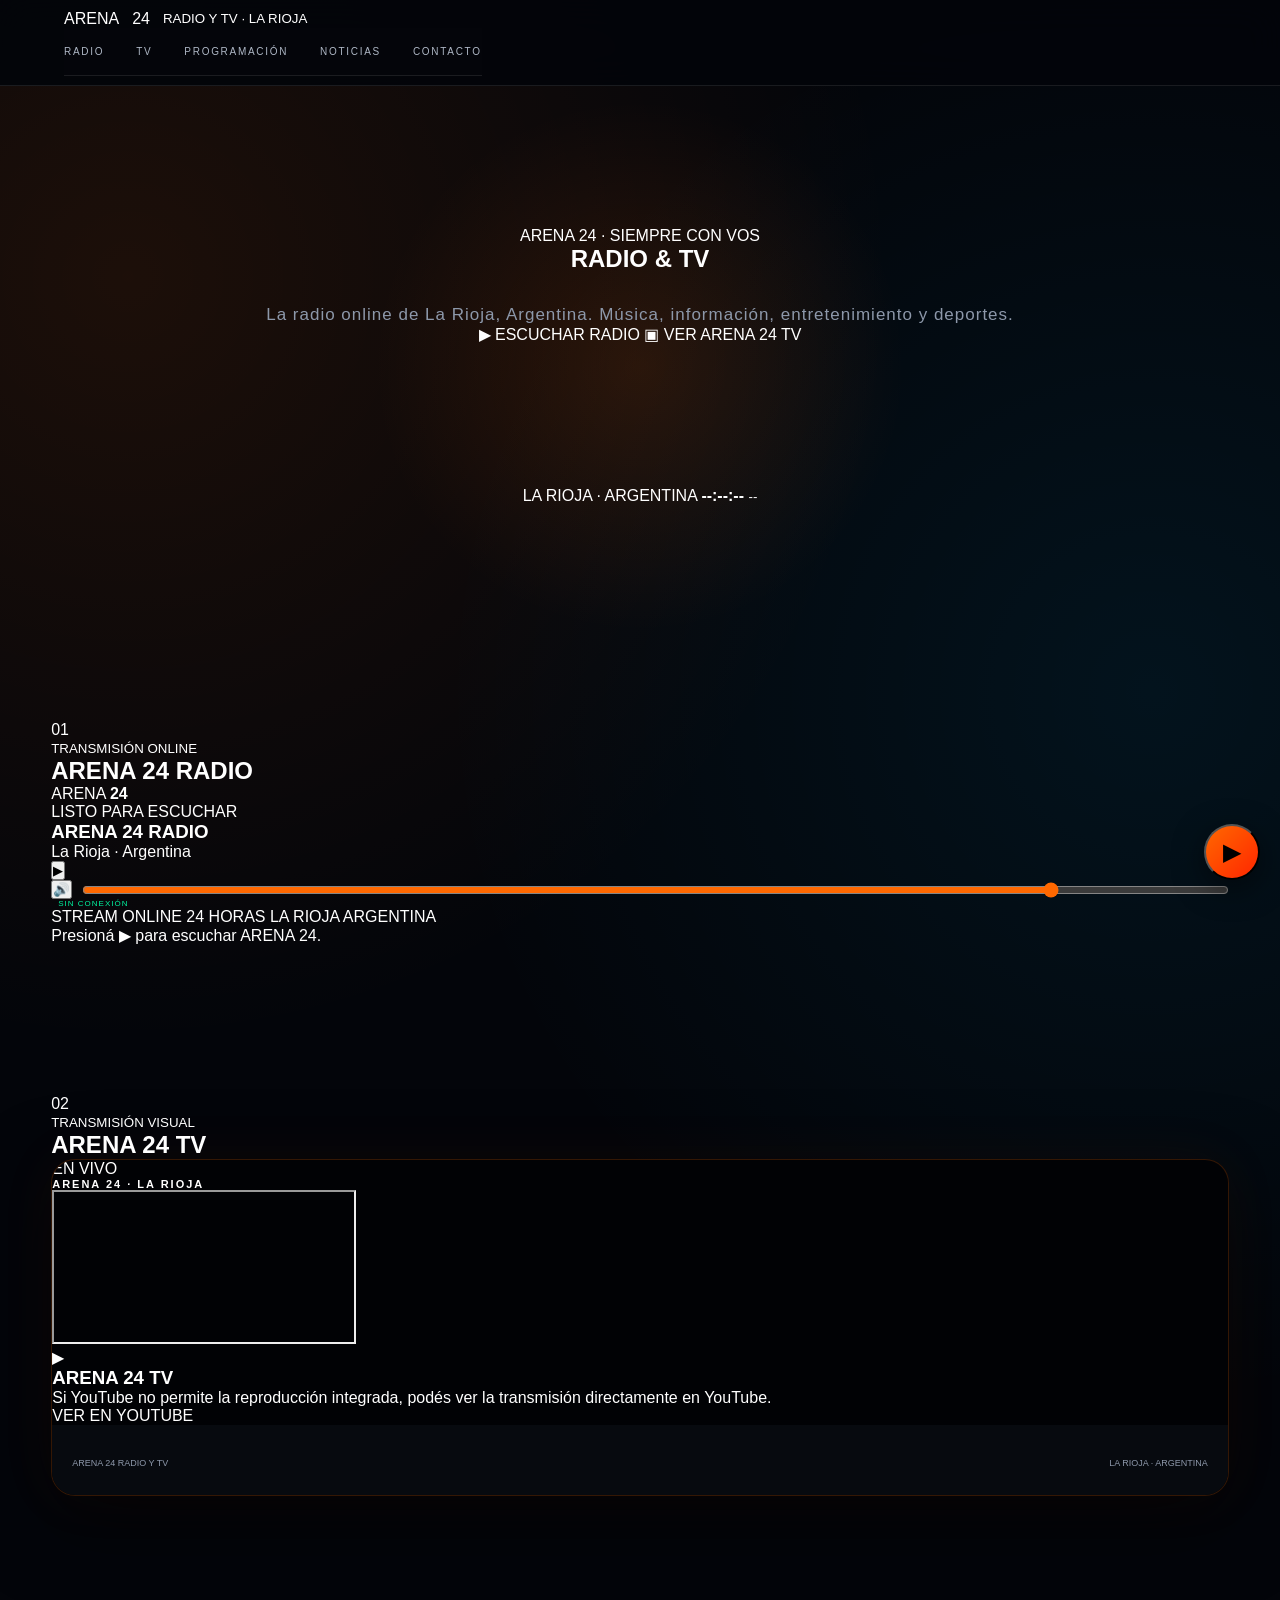
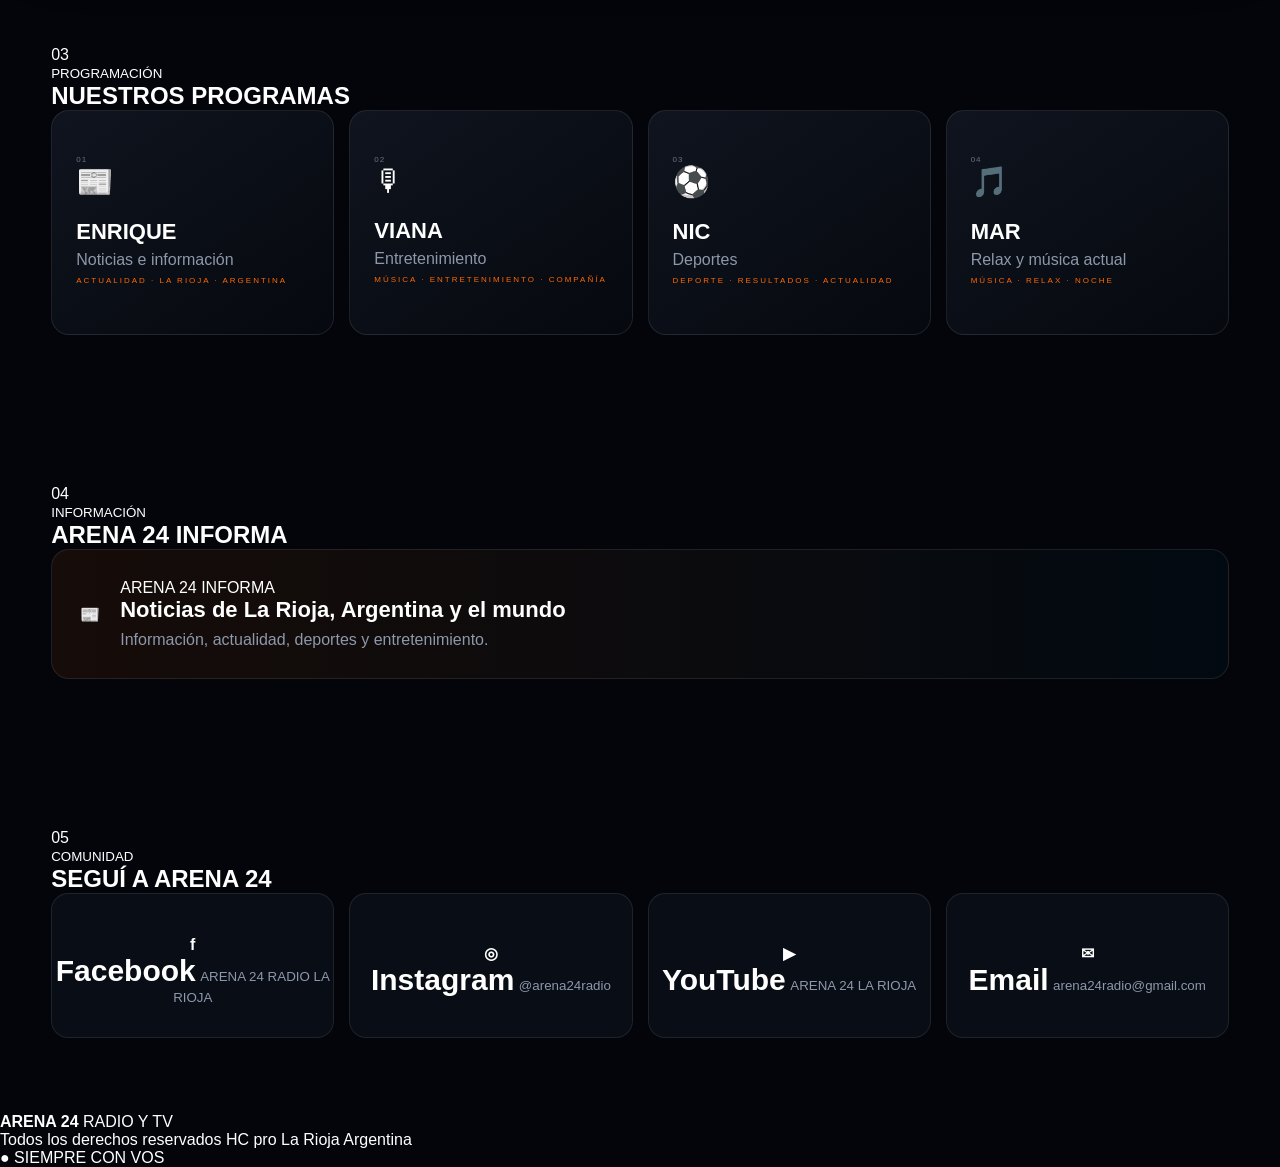
==== commit 5760a544: "Refactor index.html for improved structure and content Updated the title and description meta tags, " ====
--- a/index.html
+++ b/index.html
@@ -4,631 +4,376 @@
   <meta charset="UTF-8">
   <meta name="viewport" content="width=device-width, initial-scale=1.0">
 
-  <title>ARENA 24 Radio y TV | La Rioja Argentina</title>
-
-  <meta
-    name="description"
-    content="ARENA 24 Radio y TV. Radio online, televisión, noticias, música y entretenimiento desde La Rioja, Argentina."
-  >
+  <title>ARENA 24 — Radio y TV | La Rioja Argentina</title>
+  <meta name="description" content="ARENA 24 — Radio online desde La Rioja, Argentina. Música, noticias, entretenimiento y deportes. Siempre con vos.">
+  <meta name="theme-color" content="#05070c">
+
+  <link rel="preconnect" href="https://www.youtube.com">
+  <link rel="preconnect" href="https://stream.zeno.fm">
 
   <link rel="stylesheet" href="styles.css">
 </head>
 
 <body>
 
-  <!-- =========================
-       FONDO
-  ========================== -->
-
-  <div class="ambient ambient-one"></div>
-  <div class="ambient ambient-two"></div>
-
-
-  <!-- =========================
-       HEADER
-  ========================== -->
-
+  <div class="bg-glow glow-one"></div>
+  <div class="bg-glow glow-two"></div>
+
+  <!-- HEADER -->
   <header class="site-header">
-
-    <a href="#" class="brand">
-
-      <div class="brand-orb">
-        <span>24</span>
-      </div>
-
-      <div class="brand-text">
-        <h1>ARENA <b>24</b></h1>
-        <span>RADIO Y TV · LA RIOJA</span>
-      </div>
-
-    </a>
-
-
-    <div class="header-live">
-      <span class="live-light"></span>
-      <span>EN VIVO</span>
+    <div class="container header-inner">
+
+      <a href="#inicio" class="brand">
+        <span class="brand-arena">ARENA</span>
+        <span class="brand-number">24</span>
+        <small>RADIO Y TV · LA RIOJA</small>
+      </a>
+
+      <nav class="main-nav">
+        <a href="#radio">RADIO</a>
+        <a href="#tv">TV</a>
+        <a href="#programacion">PROGRAMACIÓN</a>
+        <a href="#noticias">NOTICIAS</a>
+        <a href="#contacto">CONTACTO</a>
+      </nav>
+
     </div>
-
   </header>
 
 
-  <!-- =========================
-       NAV
-  ========================== -->
-
-  <nav class="main-nav">
-
-    <a href="#radio">RADIO</a>
-    <a href="#tv">TV</a>
-    <a href="#programacion">PROGRAMACIÓN</a>
-    <a href="#noticias">NOTICIAS</a>
-    <a href="#contacto">CONTACTO</a>
-
-  </nav>
-
-
-  <main>
-
-
-    <!-- =========================
-         HERO
-    ========================== -->
-
-    <section class="hero">
+  <!-- HERO -->
+  <main id="inicio">
+
+    <section class="hero container">
 
       <div class="hero-content">
-
-        <div class="hero-tag">
-          <span class="live-light"></span>
-          TRANSMITIENDO DESDE LA RIOJA
-        </div>
-
-        <h2>
-          ARENA <strong>24</strong>
-        </h2>
+        <div class="live-badge">
+          <span class="live-dot"></span>
+          ARENA 24 · SIEMPRE CON VOS
+        </div>
+
+        <h1>
+          RADIO <span>&amp;</span> TV
+        </h1>
 
         <p>
-          Radio · TV · Noticias · Música · Entretenimiento
+          La radio online de La Rioja, Argentina.
+          Música, información, entretenimiento y deportes.
         </p>
 
-        <div class="hero-buttons">
-
-          <a href="#radio" class="hero-btn primary">
-            ▶ ESCUCHAR RADIO
-          </a>
-
-          <a href="#tv" class="hero-btn secondary">
-            📺 VER ARENA 24 TV
-          </a>
-
-        </div>
-
-      </div>
-
-    </section>
-
-
-    <!-- =====================================================
-         RADIO
-    ====================================================== -->
-
-    <section id="radio" class="section radio-section">
-
-      <div class="section-heading">
-
-        <div class="section-number">01</div>
-
+        <div class="hero-actions">
+          <a href="#radio" class="btn btn-primary">▶ ESCUCHAR RADIO</a>
+          <a href="#tv" class="btn btn-secondary">▣ VER ARENA 24 TV</a>
+        </div>
+      </div>
+
+      <div class="hero-clock">
+        <span>LA RIOJA · ARGENTINA</span>
+        <strong id="heroClock">--:--:--</strong>
+        <small id="heroDate">--</small>
+      </div>
+
+    </section>
+
+
+    <!-- RADIO -->
+    <section id="radio" class="section container">
+
+      <div class="section-title">
+        <span>01</span>
         <div>
-          <span>TRANSMISIÓN ONLINE</span>
-          <h2>ARENA 24 RADIO</h2>
-        </div>
-
-      </div>
-
-
-      <!-- ===================================================
-           REPRODUCTOR PROFESIONAL
-           NO SE MUESTRA ZENO MEDIA
-      ==================================================== -->
-
-      <div class="arena-player">
-
-        <div class="player-top">
-
-          <div class="player-brand">
-
-            <div class="mini-logo">
-              24
+          <small>TRANSMISIÓN ONLINE</small>
+          <h2>ARENA 24 <b>RADIO</b></h2>
+        </div>
+      </div>
+
+      <div class="radio-card">
+
+        <div class="radio-main">
+
+          <div class="station-logo">
+            <span>ARENA</span>
+            <strong>24</strong>
+          </div>
+
+          <div class="radio-info">
+            <div class="live-status">
+              <span id="radioDot"></span>
+              <span id="radioStatus">LISTO PARA ESCUCHAR</span>
             </div>
 
-            <div>
-              <strong>ARENA 24</strong>
-              <span>RADIO LA RIOJA</span>
+            <h3>ARENA 24 RADIO</h3>
+            <p>La Rioja · Argentina</p>
+
+            <div class="equalizer" id="equalizer">
+              <i></i><i></i><i></i><i></i><i></i>
+              <i></i><i></i><i></i><i></i><i></i>
+              <i></i><i></i><i></i><i></i><i></i>
             </div>
-
-          </div>
-
-
-          <div class="player-live">
-            <span class="live-light"></span>
-            <span id="liveLabel">EN VIVO</span>
-          </div>
-
-        </div>
-
-
-        <div class="player-main">
-
-
-          <!-- VISUALIZADOR -->
-
-          <div class="visualizer" id="visualizer">
-
-            <i></i>
-            <i></i>
-            <i></i>
-            <i></i>
-            <i></i>
-            <i></i>
-            <i></i>
-            <i></i>
-            <i></i>
-            <i></i>
-            <i></i>
-            <i></i>
-            <i></i>
-            <i></i>
-            <i></i>
-            <i></i>
-            <i></i>
-            <i></i>
-            <i></i>
-            <i></i>
-            <i></i>
-            <i></i>
-            <i></i>
-            <i></i>
-            <i></i>
-            <i></i>
-            <i></i>
-            <i></i>
-            <i></i>
-            <i></i>
-            <i></i>
-            <i></i>
-            <i></i>
-            <i></i>
-
-          </div>
-
-
-          <div class="player-title">
-            <small>AHORA SONANDO</small>
-            <h3>ARENA 24</h3>
-            <p>Siempre con vos · La Rioja Argentina</p>
-          </div>
-
-
-          <!-- BOTÓN PRINCIPAL -->
-
-          <button
-            id="playRadio"
-            class="main-play"
-            type="button"
-            aria-label="Reproducir radio"
-          >
-            <span id="playIcon">▶</span>
+          </div>
+
+        </div>
+
+
+        <div class="radio-controls">
+
+          <button id="playButton" class="play-button" type="button" aria-label="Reproducir radio">
+            ▶
           </button>
 
-
-          <div
-            id="radioStatus"
-            class="radio-status"
-          >
-            TOCÁ ▶ PARA ESCUCHAR
-          </div>
-
-
-          <!-- CONTROLES -->
-
-          <div class="player-controls">
-
-
-            <button
-              id="muteButton"
-              class="small-control"
-              type="button"
-              aria-label="Silenciar"
-            >
-              🔊
-            </button>
-
-
-            <div class="volume-area">
-
-              <span>VOL</span>
-
-              <input
-                id="volumeControl"
-                type="range"
-                min="0"
-                max="1"
-                step="0.01"
-                value="0.85"
-              >
-
-            </div>
-
-
-            <div class="connection">
-
-              <span class="connection-dot"></span>
-
-              <span id="connectionText">
-                ONLINE
-              </span>
-
-            </div>
-
-          </div>
-
-        </div>
-
-
-        <!-- BARRA INFERIOR -->
-
-        <div class="player-bottom">
-
-          <span>
-            📻 STREAM ONLINE
-          </span>
-
-          <span id="radioClock">
-            --:--:--
-          </span>
-
-          <span>
-            🇦🇷 LA RIOJA · ARGENTINA
-          </span>
-
-        </div>
-
-
-        <!--
-          AUDIO DIRECTO.
-          NO SE UTILIZA IFRAME DE ZENO MEDIA.
-        -->
+          <div class="volume-area">
+            <button id="muteButton" class="icon-button" type="button">🔊</button>
+
+            <input
+              id="volumeControl"
+              type="range"
+              min="0"
+              max="1"
+              step="0.01"
+              value="0.85"
+              aria-label="Volumen">
+          </div>
+
+          <div class="connection">
+            <span id="connectionDot"></span>
+            <span id="connectionText">SIN CONEXIÓN</span>
+          </div>
+
+        </div>
+
+        <div class="radio-footer">
+          <span>STREAM ONLINE</span>
+          <span>24 HORAS</span>
+          <span>LA RIOJA ARGENTINA</span>
+        </div>
 
         <audio
           id="radioAudio"
           preload="none"
-          playsinline
-        ></audio>
-
-      </div>
-
-    </section>
-
-
-    <!-- =====================================================
-         TV
-    ====================================================== -->
-
+          playsinline>
+        </audio>
+
+      </div>
+
+      <div id="radioMessage" class="radio-message">
+        Presioná ▶ para escuchar ARENA 24.
+      </div>
+
+    </section>
+
+
+    <!-- TV -->
     <section id="tv" class="section tv-section">
 
-      <div class="section-heading">
-
-        <div class="section-number">02</div>
-
+      <div class="container">
+
+        <div class="section-title">
+          <span>02</span>
+          <div>
+            <small>TRANSMISIÓN VISUAL</small>
+            <h2>ARENA 24 <b>TV</b></h2>
+          </div>
+        </div>
+
+
+        <div class="tv-card">
+
+          <div class="tv-topbar">
+            <div class="tv-live">
+              <span></span>
+              EN VIVO
+            </div>
+
+            <div class="tv-title">
+              ARENA 24 · LA RIOJA
+            </div>
+          </div>
+
+
+          <div class="video-wrapper">
+
+            <iframe
+              id="youtubePlayer"
+              src="https://www.youtube-nocookie.com/embed/live_stream?channel=UCrHexRcAlWkaTn8P-BLT3LA&rel=0"
+              title="ARENA 24 TV - La Rioja Argentina"
+              allow="autoplay; encrypted-media; picture-in-picture; fullscreen"
+              referrerpolicy="strict-origin-when-cross-origin"
+              allowfullscreen>
+            </iframe>
+
+            <div class="tv-fallback">
+              <div class="fallback-icon">▶</div>
+              <h3>ARENA 24 TV</h3>
+              <p>
+                Si YouTube no permite la reproducción integrada,
+                podés ver la transmisión directamente en YouTube.
+              </p>
+
+              <a
+                href="https://www.youtube.com/@ARENA24LARIOJA/live"
+                target="_blank"
+                rel="noopener noreferrer"
+                class="btn btn-primary">
+                VER EN YOUTUBE
+              </a>
+            </div>
+
+          </div>
+
+
+          <div class="tv-footer">
+            <span>ARENA 24 RADIO Y TV</span>
+            <span>LA RIOJA · ARGENTINA</span>
+          </div>
+
+        </div>
+
+      </div>
+
+    </section>
+
+
+    <!-- PROGRAMACIÓN -->
+    <section id="programacion" class="section container">
+
+      <div class="section-title">
+        <span>03</span>
         <div>
-          <span>TRANSMISIÓN AUDIOVISUAL</span>
-          <h2>ARENA 24 TV</h2>
-        </div>
-
-      </div>
-
-
-      <div class="tv-card">
-
-        <div class="tv-header">
-
-          <div class="tv-title">
-            <span class="live-light"></span>
-            ARENA 24 TV
-          </div>
-
-          <div class="tv-place">
-            LA RIOJA · ARGENTINA
-          </div>
-
-        </div>
-
-
-        <div class="tv-screen">
-
-          <iframe
-            src="https://www.youtube.com/embed/live_stream?channel=UCrHexRcAlWkaTn8P-BLT3LA"
-            title="ARENA 24 TV - La Rioja Argentina"
-            allow="autoplay; encrypted-media; picture-in-picture; fullscreen"
-            allowfullscreen
-            loading="lazy">
-          </iframe>
-
-        </div>
-
-
-        <div class="tv-footer">
-
-          <div>
-
-            <strong>
-              🔴 ARENA 24 TV
-            </strong>
-
-            <span>
-              Transmisión audiovisual
-            </span>
-
-          </div>
-
-
-          <a
-            href="https://www.youtube.com/@ARENA24LARIOJA"
-            target="_blank"
-            rel="noopener noreferrer"
-            class="youtube-link"
-          >
-            ▶ ABRIR YOUTUBE
-          </a>
-
-        </div>
-
-      </div>
-
-    </section>
-
-
-    <!-- =====================================================
-         PROGRAMACIÓN
-    ====================================================== -->
-
-    <section id="programacion" class="section">
-
-      <div class="section-heading">
-
-        <div class="section-number">03</div>
-
+          <small>PROGRAMACIÓN</small>
+          <h2>NUESTROS <b>PROGRAMAS</b></h2>
+        </div>
+      </div>
+
+      <div class="program-grid">
+
+        <article class="program-card">
+          <span class="program-number">01</span>
+          <div class="program-icon">📰</div>
+          <h3>ENRIQUE</h3>
+          <p>Noticias e información</p>
+          <small>ACTUALIDAD · LA RIOJA · ARGENTINA</small>
+        </article>
+
+        <article class="program-card">
+          <span class="program-number">02</span>
+          <div class="program-icon">🎙</div>
+          <h3>VIANA</h3>
+          <p>Entretenimiento</p>
+          <small>MÚSICA · ENTRETENIMIENTO · COMPAÑÍA</small>
+        </article>
+
+        <article class="program-card">
+          <span class="program-number">03</span>
+          <div class="program-icon">⚽</div>
+          <h3>NIC</h3>
+          <p>Deportes</p>
+          <small>DEPORTE · RESULTADOS · ACTUALIDAD</small>
+        </article>
+
+        <article class="program-card">
+          <span class="program-number">04</span>
+          <div class="program-icon">🎵</div>
+          <h3>MAR</h3>
+          <p>Relax y música actual</p>
+          <small>MÚSICA · RELAX · NOCHE</small>
+        </article>
+
+      </div>
+
+    </section>
+
+
+    <!-- NOTICIAS -->
+    <section id="noticias" class="section news-section">
+
+      <div class="container">
+
+        <div class="section-title">
+          <span>04</span>
+          <div>
+            <small>INFORMACIÓN</small>
+            <h2>ARENA 24 <b>INFORMA</b></h2>
+          </div>
+        </div>
+
+        <div class="news-panel">
+
+          <div class="news-icon">📰</div>
+
+          <div>
+            <span class="news-label">ARENA 24 INFORMA</span>
+            <h3>Noticias de La Rioja, Argentina y el mundo</h3>
+            <p>
+              Información, actualidad, deportes y entretenimiento.
+            </p>
+          </div>
+
+        </div>
+
+      </div>
+
+    </section>
+
+
+    <!-- CONTACTO -->
+    <section id="contacto" class="section container">
+
+      <div class="section-title">
+        <span>05</span>
         <div>
-          <span>PROGRAMACIÓN</span>
-          <h2>VOCES DE ARENA 24</h2>
-        </div>
-
-      </div>
-
-
-      <div class="program-grid">
-
-
-        <article class="program-card">
-
-          <div class="program-icon">
-            📰
-          </div>
-
-          <small>MAÑANA</small>
-
-          <h3>ENRIQUE</h3>
-
-          <p>
-            Noticias e información
-          </p>
-
-          <span>
-            LA RIOJA · ARGENTINA · MUNDO
-          </span>
-
-        </article>
-
-
-        <article class="program-card">
-
-          <div class="program-icon">
-            🎙️
-          </div>
-
-          <small>MEDIODÍA</small>
-
-          <h3>VIANA</h3>
-
-          <p>
-            Entretenimiento
-          </p>
-
-          <span>
-            MÚSICA · ACTUALIDAD
-          </span>
-
-        </article>
-
-
-        <article class="program-card">
-
-          <div class="program-icon">
-            ⚽
-          </div>
-
-          <small>TARDE</small>
-
-          <h3>NIC</h3>
-
-          <p>
-            Deportes
-          </p>
-
-          <span>
-            TODO EL DEPORTE
-          </span>
-
-        </article>
-
-
-        <article class="program-card">
-
-          <div class="program-icon">
-            🎵
-          </div>
-
-          <small>NOCHE</small>
-
-          <h3>MAR</h3>
-
-          <p>
-            Relax y música actual
-          </p>
-
-          <span>
-            MÚSICA Y COMPAÑÍA
-          </span>
-
-        </article>
-
-      </div>
-
-    </section>
-
-
-    <!-- =====================================================
-         NOTICIAS
-    ====================================================== -->
-
-    <section id="noticias" class="section">
-
-      <div class="section-heading">
-
-        <div class="section-number">04</div>
-
-        <div>
-          <span>INFORMACIÓN</span>
-          <h2>ARENA 24 INFORMA</h2>
-        </div>
-
-      </div>
-
-
-      <div class="news-panel">
-
-        <div class="news-symbol">
-          📰
-        </div>
-
-        <div>
-
-          <h3>
-            Noticias de La Rioja
-          </h3>
-
-          <p>
-            Actualidad, información, servicios,
-            deportes y noticias de nuestra provincia.
-          </p>
-
-        </div>
-
-      </div>
-
-    </section>
-
-
-    <!-- =====================================================
-         CONTACTO
-    ====================================================== -->
-
-    <section id="contacto" class="section">
-
-      <div class="section-heading">
-
-        <div class="section-number">05</div>
-
-        <div>
-          <span>CONTACTO</span>
-          <h2>ARENA 24</h2>
-        </div>
-
-      </div>
-
+          <small>COMUNIDAD</small>
+          <h2>SEGUÍ A <b>ARENA 24</b></h2>
+        </div>
+      </div>
 
       <div class="contact-grid">
-
 
         <a
           href="https://www.facebook.com/arena24radiolarioja"
           target="_blank"
           rel="noopener noreferrer"
-          class="contact-card"
-        >
-
-          <strong>f</strong>
-
-          <span>Facebook</span>
-
-          <small>
-            ARENA 24 Radio
-          </small>
-
+          class="contact-card">
+          <span>f</span>
+          <div>
+            <strong>Facebook</strong>
+            <small>ARENA 24 RADIO LA RIOJA</small>
+          </div>
         </a>
-
 
         <a
           href="https://www.instagram.com/arena24radio"
           target="_blank"
           rel="noopener noreferrer"
-          class="contact-card"
-        >
-
-          <strong>◎</strong>
-
-          <span>Instagram</span>
-
-          <small>
-            @arena24radio
-          </small>
-
+          class="contact-card">
+          <span>◎</span>
+          <div>
+            <strong>Instagram</strong>
+            <small>@arena24radio</small>
+          </div>
         </a>
-
-
-        <a
-          href="mailto:arena24radio@gmail.com"
-          class="contact-card"
-        >
-
-          <strong>✉</strong>
-
-          <span>Email</span>
-
-          <small>
-            arena24radio@gmail.com
-          </small>
-
-        </a>
-
 
         <a
           href="https://www.youtube.com/@ARENA24LARIOJA"
           target="_blank"
           rel="noopener noreferrer"
-          class="contact-card"
-        >
-
-          <strong>▶</strong>
-
-          <span>YouTube</span>
-
-          <small>
-            ARENA 24 TV
-          </small>
-
+          class="contact-card">
+          <span>▶</span>
+          <div>
+            <strong>YouTube</strong>
+            <small>ARENA 24 LA RIOJA</small>
+          </div>
         </a>
 
+        <a
+          href="mailto:arena24radio@gmail.com"
+          class="contact-card">
+          <span>✉</span>
+          <div>
+            <strong>Email</strong>
+            <small>arena24radio@gmail.com</small>
+          </div>
+        </a>
+
       </div>
 
     </section>
@@ -636,36 +381,37 @@
   </main>
 
 
-  <!-- =====================================================
-       FOOTER
-  ====================================================== -->
-
-  <footer class="footer">
-
-    <div class="footer-logo">
-      ARENA <b>24</b>
+  <!-- FOOTER -->
+  <footer class="site-footer">
+
+    <div class="container footer-inner">
+
+      <div class="footer-brand">
+        <strong>ARENA <b>24</b></strong>
+        <span>RADIO Y TV</span>
+      </div>
+
+      <p>
+        Todos los derechos reservados HC pro La Rioja Argentina
+      </p>
+
+      <span class="footer-live">
+        ● SIEMPRE CON VOS
+      </span>
+
     </div>
 
-    <p>
-      Radio y TV · La Rioja · Argentina
-    </p>
-
-    <small>
-      Todos los derechos reservados HC pro La Rioja Argentina
-    </small>
-
   </footer>
 
 
-  <!-- BOTÓN FLOTANTE -->
-
-  <a
-    href="#radio"
+  <!-- FLOATING RADIO -->
+  <button
+    id="floatingRadio"
     class="floating-radio"
-    aria-label="Ir al reproductor"
-  >
-    🎧
-  </a>
+    type="button"
+    aria-label="Abrir radio">
+    ▶
+  </button>
 
 
   <script src="app.js"></script>
--- a/styles.css
+++ b/styles.css
@@ -1,45 +1,21 @@
-/* =========================================================
-   ARENA 24 RADIO Y TV
-   DESIGN 4.0
-   FUTURISTA / PREMIUM / RESPONSIVE
-========================================================= */
-
-:root {
-
-  --black: #030406;
-  --dark: #070a0f;
-  --dark2: #0d1119;
-  --panel: rgba(15,19,28,.86);
-
-  --orange: #ff5b00;
-  --orange2: #ff9d3d;
-
-  --cyan: #00e5ff;
-  --blue: #287cff;
-  --violet: #9b5cff;
-
-  --white: #ffffff;
-  --text: #e9eef7;
-  --muted: #8792a3;
-
-  --border: rgba(255,255,255,.09);
-
-  --shadow:
-    0 25px 80px rgba(0,0,0,.55);
-
-  --radius: 25px;
-
-}
-
-
-/* =========================================================
-   RESET
-========================================================= */
-
 * {
+  box-sizing: border-box;
   margin: 0;
   padding: 0;
-  box-sizing: border-box;
+}
+
+:root {
+  --bg: #03050a;
+  --panel: #090d15;
+  --panel2: #0d121c;
+  --orange: #ff6800;
+  --orange-light: #ff9d35;
+  --blue: #00b8ff;
+  --red: #ff1744;
+  --green: #00f5a0;
+  --white: #ffffff;
+  --muted: #8d98aa;
+  --border: rgba(255,255,255,.09);
 }
 
 html {
@@ -47,79 +23,26 @@
 }
 
 body {
-
   min-height: 100vh;
-
-  color: var(--text);
-
   background:
     radial-gradient(
-      circle at 10% 5%,
-      rgba(255,91,0,.13),
+      circle at 10% 10%,
+      rgba(255,104,0,.10),
       transparent 28%
     ),
-
     radial-gradient(
-      circle at 90% 20%,
-      rgba(0,229,255,.09),
-      transparent 25%
+      circle at 90% 25%,
+      rgba(0,184,255,.08),
+      transparent 30%
     ),
-
-    radial-gradient(
-      circle at 50% 90%,
-      rgba(155,92,255,.07),
-      transparent 28%
-    ),
-
-    linear-gradient(
-      135deg,
-      #020305,
-      #080b11 50%,
-      #030405
-    );
-
+    var(--bg);
+  color: var(--white);
   font-family:
-    Inter,
-    system-ui,
-    -apple-system,
-    BlinkMacSystemFont,
-    "Segoe UI",
+    Arial,
+    Helvetica,
     sans-serif;
-
   overflow-x: hidden;
-
-}
-
-
-body::before {
-
-  content: "";
-
-  position: fixed;
-
-  inset: 0;
-
-  background-image:
-
-    linear-gradient(
-      rgba(255,255,255,.018) 1px,
-      transparent 1px
-    ),
-
-    linear-gradient(
-      90deg,
-      rgba(255,255,255,.018) 1px,
-      transparent 1px
-    );
-
-  background-size: 45px 45px;
-
-  pointer-events: none;
-
-  z-index: -3;
-
-}
-
+}
 
 a {
   color: inherit;
@@ -127,2553 +50,1200 @@
 }
 
 
-/* =========================================================
+/* =========================================
+   FONDO
+========================================= */
+
+.ambient {
+  position: fixed;
+  width: 380px;
+  height: 380px;
+  border-radius: 50%;
+  filter: blur(110px);
+  pointer-events: none;
+  z-index: -1;
+  opacity: .18;
+}
+
+.ambient-one {
+  background: var(--orange);
+  left: -220px;
+  top: 20%;
+}
+
+.ambient-two {
+  background: var(--blue);
+  right: -220px;
+  bottom: 10%;
+}
+
+
+/* =========================================
    HEADER
-========================================================= */
-
-.top-header {
+========================================= */
+
+.site-header {
+  height: 86px;
+  padding: 12px 5%;
+  display: flex;
+  align-items: center;
+  justify-content: space-between;
 
   position: sticky;
-
   top: 0;
-
-  z-index: 999;
-
-  background:
-    rgba(3,5,8,.82);
-
-  backdrop-filter:
-    blur(22px);
-
-  -webkit-backdrop-filter:
-    blur(22px);
+  z-index: 100;
+
+  background: rgba(3,5,10,.91);
+  backdrop-filter: blur(18px);
 
   border-bottom:
     1px solid var(--border);
-
-}
-
-
-.header-inner {
-
-  width:
-    min(1400px, calc(100% - 30px));
-
-  min-height: 78px;
-
-  margin: auto;
-
-  display: flex;
-
-  align-items: center;
-
-  justify-content: space-between;
-
-  gap: 25px;
-
-}
-
+}
 
 .brand {
-
-  display: flex;
-
-  align-items: center;
+  display: flex;
+  align-items: center;
+  gap: 13px;
+}
+
+.brand-orb {
+  width: 54px;
+  height: 54px;
+
+  display: grid;
+  place-items: center;
+
+  border-radius: 50%;
+
+  background:
+    radial-gradient(
+      circle at 35% 30%,
+      white 0%,
+      var(--orange) 15%,
+      #8d1e00 55%,
+      #030303 75%
+    );
+
+  box-shadow:
+    0 0 15px rgba(255,104,0,.7),
+    0 0 40px rgba(255,104,0,.25);
+}
+
+.brand-orb span {
+  font-size: 16px;
+  font-weight: 900;
+}
+
+.brand-text h1 {
+  font-size: 26px;
+  letter-spacing: 2px;
+}
+
+.brand-text h1 b {
+  color: var(--orange);
+}
+
+.brand-text span {
+  display: block;
+  color: var(--muted);
+  font-size: 8px;
+  letter-spacing: 3px;
+  margin-top: 4px;
+}
+
+.header-live {
+  display: flex;
+  align-items: center;
+  gap: 8px;
+  color: #ff7188;
+  font-size: 10px;
+  letter-spacing: 2px;
+  font-weight: bold;
+}
+
+.live-light {
+  width: 9px;
+  height: 9px;
+  display: inline-block;
+  border-radius: 50%;
+  background: var(--red);
+  box-shadow: 0 0 14px var(--red);
+  animation: livePulse 1.15s infinite;
+}
+
+@keyframes livePulse {
+  50% {
+    opacity: .35;
+    transform: scale(.65);
+  }
+}
+
+
+/* =========================================
+   NAV
+========================================= */
+
+.main-nav {
+  min-height: 48px;
+
+  display: flex;
+  align-items: center;
+  justify-content: center;
+
+  gap: 32px;
+
+  position: sticky;
+  top: 86px;
+  z-index: 90;
+
+  background: rgba(5,7,12,.82);
+  backdrop-filter: blur(15px);
+
+  border-bottom:
+    1px solid var(--border);
+}
+
+.main-nav a {
+  color: #aeb7c5;
+  font-size: 10px;
+  letter-spacing: 1.7px;
+  transition: .25s;
+}
+
+.main-nav a:hover {
+  color: var(--orange);
+}
+
+
+/* =========================================
+   HERO
+========================================= */
+
+.hero {
+  min-height: 560px;
+
+  display: grid;
+  place-items: center;
+
+  padding: 70px 20px;
+
+  text-align: center;
+
+  background:
+    radial-gradient(
+      circle at center,
+      rgba(255,104,0,.13),
+      transparent 38%
+    );
+}
+
+.hero-content {
+  max-width: 1000px;
+}
+
+.hero-tag {
+  display: inline-flex;
+  align-items: center;
+  gap: 9px;
+
+  padding: 10px 17px;
+
+  border: 1px solid rgba(255,104,0,.3);
+  border-radius: 100px;
+
+  color: #ffad6c;
+  background: rgba(255,104,0,.06);
+
+  font-size: 10px;
+  letter-spacing: 2px;
+}
+
+.hero h2 {
+  margin-top: 25px;
+
+  font-size: clamp(
+    65px,
+    14vw,
+    155px
+  );
+
+  line-height: .82;
+
+  letter-spacing: -8px;
+
+  font-weight: 1000;
+}
+
+.hero h2 strong {
+  color: var(--orange);
+
+  text-shadow:
+    0 0 15px rgba(255,104,0,.8),
+    0 0 60px rgba(255,104,0,.25);
+}
+
+.hero p {
+  margin-top: 32px;
+
+  color: var(--muted);
+
+  font-size: 17px;
+  letter-spacing: 1px;
+}
+
+.hero-buttons {
+  display: flex;
+  justify-content: center;
+  flex-wrap: wrap;
 
   gap: 12px;
 
-  flex-shrink: 0;
-
-}
-
-
-.brand-mark {
-
-  width: 48px;
-  height: 48px;
-
-  display: grid;
-
-  place-items: center;
-
-  border-radius: 14px;
-
-  color: white;
-
-  font-weight: 1000;
-
+  margin-top: 32px;
+}
+
+.hero-btn {
+  padding: 14px 22px;
+
+  border-radius: 10px;
+
+  font-size: 11px;
+  font-weight: bold;
+  letter-spacing: 1px;
+
+  transition: .25s;
+}
+
+.hero-btn:hover {
+  transform: translateY(-3px);
+}
+
+.hero-btn.primary {
   background:
     linear-gradient(
       135deg,
       var(--orange),
-      var(--orange2)
+      #ff2600
     );
 
   box-shadow:
-    0 0 30px rgba(255,91,0,.25);
-
-}
-
-
-.brand-text {
-
-  display: flex;
-
-  flex-direction: column;
-
-}
-
-
-.brand-text strong {
-
-  font-size: 1.25rem;
-
-  letter-spacing: -1px;
-
-}
-
-
-.brand-text strong span {
-
+    0 0 30px rgba(255,104,0,.22);
+}
+
+.hero-btn.secondary {
+  border:
+    1px solid rgba(0,184,255,.4);
+
+  background:
+    rgba(0,184,255,.05);
+}
+
+
+/* =========================================
+   SECCIONES
+========================================= */
+
+.section {
+  width: min(1200px, 92%);
+  margin: auto;
+  padding: 75px 0;
+}
+
+.section-heading {
+  display: flex;
+  align-items: center;
+  gap: 17px;
+  margin-bottom: 30px;
+}
+
+.section-number {
   color: var(--orange);
-
-}
-
-
-.brand-text small {
-
-  color: var(--muted);
-
-  font-size: .58rem;
-
-  letter-spacing: 2px;
-
-}
-
-
-.main-nav {
-
-  display: flex;
-
-  align-items: center;
-
-  gap: 23px;
-
-}
-
-
-.main-nav a {
-
-  position: relative;
-
-  color: #b9c1ce;
-
-  font-size: .82rem;
-
-  font-weight: 700;
-
-  transition: .25s;
-
-}
-
-
-.main-nav a:hover {
-
-  color: white;
-
-}
-
-
-.main-nav a::after {
-
-  content: "";
-
-  position: absolute;
-
-  left: 50%;
-
-  bottom: -9px;
-
-  width: 0;
-
-  height: 2px;
-
-  transform: translateX(-50%);
+  font-size: 12px;
+  font-weight: bold;
+}
+
+.section-heading span {
+  color: var(--muted);
+  font-size: 8px;
+  letter-spacing: 3px;
+}
+
+.section-heading h2 {
+  margin-top: 5px;
+  font-size: 29px;
+  letter-spacing: 1px;
+}
+
+
+/* ==================================================
+   REPRODUCTOR ARENA 24
+================================================== */
+
+.arena-player {
+  width: 100%;
+
+  overflow: hidden;
+
+  border-radius: 25px;
+
+  background:
+    linear-gradient(
+      145deg,
+      rgba(17,22,34,.98),
+      rgba(4,7,12,.98)
+    );
+
+  border:
+    1px solid rgba(255,104,0,.22);
+
+  box-shadow:
+    0 25px 80px rgba(0,0,0,.45),
+    0 0 60px rgba(255,104,0,.07);
+}
+
+
+/* TOP */
+
+.player-top {
+  min-height: 70px;
+
+  display: flex;
+  align-items: center;
+  justify-content: space-between;
+
+  padding: 14px 22px;
 
   background:
     linear-gradient(
       90deg,
-      var(--orange),
-      var(--cyan)
+      rgba(255,104,0,.09),
+      rgba(0,184,255,.04)
     );
 
-  transition: .25s;
-
-}
-
-
-.main-nav a:hover::after {
-
-  width: 100%;
-
-}
-
-
-.live-button {
-
-  display: flex;
-
-  align-items: center;
-
-  gap: 8px;
-
-  padding: 11px 16px;
-
-  border-radius: 100px;
-
-  background:
-    rgba(255,91,0,.1);
-
-  border:
-    1px solid rgba(255,91,0,.35);
-
-  color: white;
-
-  font-size: .72rem;
-
-  font-weight: 900;
-
-}
-
-
-.live-dot {
-
-  width: 7px;
-  height: 7px;
+  border-bottom:
+    1px solid var(--border);
+}
+
+.player-brand {
+  display: flex;
+  align-items: center;
+  gap: 12px;
+}
+
+.mini-logo {
+  width: 43px;
+  height: 43px;
+
+  display: grid;
+  place-items: center;
 
   border-radius: 50%;
 
-  background: #ff3d3d;
-
-  box-shadow:
-    0 0 12px #ff3d3d;
-
-  animation:
-    blink 1.2s infinite;
-
-}
-
-
-@keyframes blink {
-
-  50% {
-    opacity: .3;
-  }
-
-}
-
-
-/* =========================================================
-   HERO
-========================================================= */
-
-.hero {
-
-  min-height: 760px;
-
-  display: grid;
-
-  place-items: center;
-
-  position: relative;
-
-  overflow: hidden;
-
-  text-align: center;
-
-}
-
-
-.hero-grid {
-
-  position: absolute;
-
-  inset: 0;
-
-  background-image:
-
-    linear-gradient(
-      rgba(255,255,255,.018) 1px,
-      transparent 1px
-    ),
-
-    linear-gradient(
-      90deg,
-      rgba(255,255,255,.018) 1px,
-      transparent 1px
-    );
-
-  background-size: 60px 60px;
-
-  mask-image:
+  background:
     radial-gradient(
       circle,
-      black,
-      transparent 75%
+      var(--orange),
+      #6c1500
     );
 
-}
-
-
-.hero-background-orb {
-
-  position: absolute;
-
-  width: 500px;
-  height: 500px;
-
+  font-size: 13px;
+  font-weight: 900;
+
+  box-shadow:
+    0 0 20px rgba(255,104,0,.3);
+}
+
+.player-brand strong {
+  display: block;
+  font-size: 15px;
+  letter-spacing: 1px;
+}
+
+.player-brand span {
+  display: block;
+  color: var(--muted);
+  font-size: 8px;
+  letter-spacing: 2px;
+  margin-top: 4px;
+}
+
+.player-live {
+  display: flex;
+  align-items: center;
+  gap: 8px;
+
+  color: #ff647d;
+
+  font-size: 10px;
+  letter-spacing: 2px;
+  font-weight: bold;
+}
+
+
+/* MAIN */
+
+.player-main {
+  min-height: 390px;
+
+  padding: 35px 25px;
+
+  display: flex;
+  flex-direction: column;
+  align-items: center;
+  justify-content: center;
+
+  position: relative;
+}
+
+
+/* VISUALIZADOR */
+
+.visualizer {
+  height: 115px;
+  width: min(680px, 90%);
+
+  display: flex;
+  align-items: center;
+  justify-content: center;
+
+  gap: 5px;
+
+  opacity: .82;
+}
+
+.visualizer i {
+  width: 5px;
+  height: 25px;
+
+  display: block;
+
+  border-radius: 10px;
+
+  background:
+    linear-gradient(
+      to top,
+      var(--orange),
+      var(--orange-light),
+      var(--blue)
+    );
+
+  box-shadow:
+    0 0 10px rgba(255,104,0,.35);
+
+  animation:
+    equalizer 1s ease-in-out infinite;
+}
+
+.visualizer i:nth-child(2n) {
+  animation-delay: -.18s;
+}
+
+.visualizer i:nth-child(3n) {
+  animation-delay: -.35s;
+}
+
+.visualizer i:nth-child(4n) {
+  animation-delay: -.52s;
+}
+
+.visualizer i:nth-child(5n) {
+  animation-delay: -.7s;
+}
+
+@keyframes equalizer {
+  0%, 100% {
+    height: 20px;
+  }
+
+  50% {
+    height: 95px;
+  }
+}
+
+.arena-player.paused .visualizer i {
+  animation-play-state: paused;
+  height: 17px;
+}
+
+
+/* TITULO */
+
+.player-title {
+  text-align: center;
+  margin-top: 5px;
+}
+
+.player-title small {
+  color: var(--muted);
+  font-size: 8px;
+  letter-spacing: 3px;
+}
+
+.player-title h3 {
+  margin-top: 7px;
+  font-size: 31px;
+  letter-spacing: 2px;
+}
+
+.player-title p {
+  margin-top: 5px;
+  color: var(--muted);
+  font-size: 11px;
+}
+
+
+/* BOTÓN PLAY */
+
+.main-play {
+  width: 76px;
+  height: 76px;
+
+  margin-top: 24px;
+
+  border: 0;
   border-radius: 50%;
 
-  filter: blur(80px);
-
-  opacity: .35;
-
-}
-
-
-.orb-one {
-
-  background: var(--orange);
-
-  left: -280px;
-
-  top: 100px;
-
-}
-
-
-.orb-two {
-
-  background: var(--cyan);
-
-  right: -300px;
-
-  bottom: 0;
-
-}
-
-
-.hero-content {
-
-  position: relative;
-
-  z-index: 2;
-
-  max-width: 950px;
-
-  padding: 60px 20px;
-
-}
-
-
-.hero-badge {
-
-  display: inline-flex;
-
-  align-items: center;
-
-  gap: 9px;
-
-  padding: 9px 15px;
-
-  border-radius: 100px;
-
-  border:
-    1px solid rgba(255,255,255,.1);
-
-  background:
-    rgba(255,255,255,.035);
-
-  color: #bfc8d6;
-
-  font-size: .7rem;
-
-  font-weight: 900;
-
-  letter-spacing: 2px;
-
-}
-
-
-.hero-badge span {
-
-  width: 7px;
-  height: 7px;
-
-  border-radius: 50%;
-
-  background: var(--orange);
-
-  box-shadow:
-    0 0 14px var(--orange);
-
-}
-
-
-.hero h1 {
-
-  margin-top: 25px;
-
-  font-size:
-    clamp(5rem, 15vw, 12rem);
-
-  line-height: .75;
-
-  letter-spacing: -10px;
-
-  font-weight: 1000;
+  display: grid;
+  place-items: center;
+
+  cursor: pointer;
 
   color: white;
 
-  text-shadow:
-    0 20px 80px rgba(0,0,0,.5);
-
-}
-
-
-.hero h1 strong {
-
-  color: var(--orange);
-
-  background:
-    linear-gradient(
-      135deg,
-      #ff4d00,
-      #ffb04d
-    );
-
-  -webkit-background-clip: text;
-
-  background-clip: text;
-
-  color: transparent;
-
-}
-
-
-.hero-subtitle {
-
-  margin-top: 35px;
-
-  color: #cbd2dc;
-
-  font-weight: 900;
-
-  letter-spacing: 6px;
-
-  font-size: .85rem;
-
-}
-
-
-.hero-subtitle span {
-
-  color: var(--orange);
-
-}
-
-
-.hero p {
-
-  max-width: 680px;
-
-  margin: 25px auto;
-
-  color: var(--muted);
-
-  line-height: 1.8;
-
-  font-size: 1.05rem;
-
-}
-
-
-.hero-buttons {
-
-  display: flex;
-
-  justify-content: center;
-
-  flex-wrap: wrap;
-
-  gap: 12px;
-
-  margin-top: 30px;
-
-}
-
-
-.hero-primary,
-.hero-secondary {
-
-  padding: 15px 22px;
-
-  border-radius: 14px;
-
-  font-size: .8rem;
-
-  font-weight: 900;
-
-  transition: .25s;
-
-}
-
-
-.hero-primary {
+  font-size: 24px;
 
   background:
     linear-gradient(
       135deg,
       var(--orange),
-      #ff8a2a
+      #ff2600
     );
 
   box-shadow:
-    0 15px 40px rgba(255,91,0,.22);
-
-}
-
-
-.hero-secondary {
-
-  border:
-    1px solid rgba(255,255,255,.12);
-
-  background:
-    rgba(255,255,255,.04);
-
-}
-
-
-.hero-primary:hover,
-.hero-secondary:hover {
-
-  transform:
-    translateY(-3px);
-
-}
-
-
-.hero-status {
-
-  margin-top: 30px;
-
-  color: #8792a0;
-
-  font-size: .7rem;
-
-  font-weight: 800;
-
+    0 0 20px rgba(255,104,0,.35),
+    0 0 55px rgba(255,104,0,.15);
+
+  transition:
+    transform .2s,
+    box-shadow .2s;
+}
+
+.main-play:hover {
+  transform: scale(1.07);
+
+  box-shadow:
+    0 0 25px rgba(255,104,0,.55),
+    0 0 70px rgba(255,104,0,.2);
+}
+
+.main-play:active {
+  transform: scale(.96);
+}
+
+
+/* STATUS */
+
+.radio-status {
+  min-height: 18px;
+
+  margin-top: 12px;
+
+  color: var(--muted);
+
+  font-size: 9px;
+  letter-spacing: 2px;
+
+  text-align: center;
+}
+
+
+/* CONTROLES */
+
+.player-controls {
+  width: min(680px, 100%);
+
+  display: flex;
+  align-items: center;
+
+  gap: 16px;
+
+  margin-top: 23px;
+}
+
+.small-control {
+  width: 40px;
+  height: 40px;
+
+  border: 1px solid var(--border);
+  border-radius: 50%;
+
+  background: #0c111a;
+
+  color: white;
+
+  cursor: pointer;
+}
+
+.volume-area {
+  flex: 1;
+
+  display: flex;
+  align-items: center;
+
+  gap: 10px;
+}
+
+.volume-area span {
+  color: var(--muted);
+  font-size: 8px;
   letter-spacing: 1px;
-
-}
-
-
-.status-live {
-
-  display: inline-block;
-
+}
+
+#volumeControl {
+  width: 100%;
+  accent-color: var(--orange);
+}
+
+.connection {
+  display: flex;
+  align-items: center;
+  gap: 7px;
+
+  color: var(--green);
+
+  font-size: 8px;
+  letter-spacing: 1px;
+}
+
+.connection-dot {
   width: 7px;
   height: 7px;
 
   border-radius: 50%;
 
-  margin-right: 7px;
-
-  background: #31e981;
+  background: var(--green);
 
   box-shadow:
-    0 0 12px #31e981;
-
-}
-
-
-.status-location {
-
-  margin-left: 18px;
-
-  color: #677181;
-
-}
-
-
-/* =========================================================
-   SECCIONES
-========================================================= */
-
-.section {
-
-  width:
-    min(1280px, calc(100% - 30px));
-
-  margin: auto;
-
-  padding: 100px 0;
-
-}
-
-
-.section-heading {
-
-  display: flex;
-
+    0 0 10px var(--green);
+}
+
+
+/* BOTTOM */
+
+.player-bottom {
+  min-height: 46px;
+
+  display: flex;
   justify-content: space-between;
-
-  align-items: end;
-
-  gap: 30px;
-
-  margin-bottom: 40px;
-
-}
-
-
-.section-kicker {
-
-  color: var(--orange);
-
-  font-size: .68rem;
-
-  font-weight: 1000;
-
-  letter-spacing: 3px;
-
-}
-
-
-.section h2 {
-
-  margin-top: 8px;
-
-  font-size:
-    clamp(2rem, 5vw, 3.7rem);
-
-  line-height: 1;
-
-  letter-spacing: -2px;
-
-}
-
-
-.section h2 strong {
-
-  color: var(--orange);
-
-}
-
-
-.section-heading p {
-
-  margin-top: 13px;
-
-  color: var(--muted);
-
-}
-
-
-/* =========================================================
-   RELOJ
-========================================================= */
-
-.clock-box {
-
-  min-width: 180px;
-
-  padding: 16px 20px;
-
-  border-radius: 17px;
-
-  background:
-    rgba(255,255,255,.035);
+  align-items: center;
+
+  padding: 10px 22px;
+
+  background: #05080d;
+
+  border-top:
+    1px solid var(--border);
+
+  color: #707b8d;
+
+  font-size: 8px;
+  letter-spacing: 1.3px;
+}
+
+
+/* ==================================================
+   TV
+================================================== */
+
+.tv-card {
+  overflow: hidden;
+
+  border-radius: 24px;
+
+  background: #010205;
+
+  border:
+    1px solid rgba(255,104,0,.2);
+
+  box-shadow:
+    0 25px 80px rgba(0,0,0,.55),
+    0 0 60px rgba(255,104,0,.06);
+}
+
+.tv-header {
+  min-height: 58px;
+
+  display: flex;
+  align-items: center;
+  justify-content: space-between;
+
+  padding: 14px 20px;
+
+  background:
+    linear-gradient(
+      90deg,
+      rgba(255,104,0,.1),
+      rgba(0,184,255,.04)
+    );
+
+  border-bottom:
+    1px solid var(--border);
+}
+
+.tv-title {
+  display: flex;
+  align-items: center;
+  gap: 8px;
+
+  font-size: 11px;
+  font-weight: bold;
+  letter-spacing: 2px;
+}
+
+.tv-place {
+  color: var(--muted);
+  font-size: 8px;
+  letter-spacing: 2px;
+}
+
+.tv-screen {
+  width: 100%;
+  aspect-ratio: 16 / 9;
+
+  background: black;
+}
+
+.tv-screen iframe {
+  width: 100%;
+  height: 100%;
+
+  display: block;
+
+  border: 0;
+}
+
+.tv-footer {
+  min-height: 70px;
+
+  display: flex;
+  align-items: center;
+  justify-content: space-between;
+
+  padding: 14px 20px;
+
+  background: #070a0f;
+}
+
+.tv-footer strong {
+  display: block;
+  font-size: 12px;
+}
+
+.tv-footer span {
+  display: block;
+  color: var(--muted);
+  font-size: 9px;
+  margin-top: 5px;
+}
+
+.youtube-link {
+  padding: 11px 15px;
+
+  border-radius: 8px;
+
+  background: #ff0033;
+
+  font-size: 9px;
+  font-weight: bold;
+  letter-spacing: .5px;
+}
+
+
+/* ==================================================
+   PROGRAMACIÓN
+================================================== */
+
+.program-grid {
+  display: grid;
+
+  grid-template-columns:
+    repeat(4, 1fr);
+
+  gap: 15px;
+}
+
+.program-card {
+  min-height: 225px;
+
+  padding: 24px;
 
   border:
     1px solid var(--border);
 
-  text-align: right;
-
-}
-
-
-.clock-box span {
-
-  display: block;
-
-  color: var(--muted);
-
-  font-size: .6rem;
-
-  letter-spacing: 1.5px;
-
-}
-
-
-.clock-box strong {
-
-  display: block;
-
-  margin-top: 5px;
-
-  color: var(--orange2);
-
-  font-size: 1.35rem;
-
-  font-variant-numeric: tabular-nums;
-
-}
-
-
-/* =========================================================
-   RADIO PLAYER
-========================================================= */
-
-.radio-player {
-
-  position: relative;
-
-  overflow: hidden;
-
-  min-height: 540px;
-
-  padding: 30px;
-
-  border-radius: 34px;
-
-  background:
-
-    radial-gradient(
-      circle at 50% 0%,
-      rgba(255,91,0,.12),
-      transparent 40%
-    ),
-
+  border-radius: 18px;
+
+  background:
     linear-gradient(
       145deg,
-      #131822,
-      #05070b
+      rgba(16,21,32,.95),
+      rgba(6,9,15,.95)
     );
 
+  transition: .25s;
+}
+
+.program-card:hover {
+  transform: translateY(-5px);
+
+  border-color:
+    rgba(255,104,0,.45);
+}
+
+.program-icon {
+  font-size: 30px;
+  margin-bottom: 20px;
+}
+
+.program-card small {
+  color: var(--orange);
+  font-size: 8px;
+  letter-spacing: 2px;
+}
+
+.program-card h3 {
+  margin-top: 9px;
+  font-size: 22px;
+}
+
+.program-card p {
+  margin-top: 6px;
+  color: var(--muted);
+}
+
+.program-card span {
+  display: block;
+
+  margin-top: 20px;
+
+  color: #687385;
+
+  font-size: 8px;
+  letter-spacing: 1px;
+}
+
+
+/* ==================================================
+   NOTICIAS
+================================================== */
+
+.news-panel {
+  min-height: 130px;
+
+  display: flex;
+  align-items: center;
+
+  gap: 20px;
+
+  padding: 28px;
+
   border:
-    1px solid rgba(255,255,255,.09);
-
-  box-shadow:
-    var(--shadow);
-
-}
-
-
-.player-glow {
-
-  position: absolute;
-
-  width: 400px;
-  height: 400px;
-
-  left: 50%;
-  top: 80px;
-
-  transform:
-    translateX(-50%);
+    1px solid var(--border);
+
+  border-radius: 18px;
+
+  background:
+    linear-gradient(
+      90deg,
+      rgba(255,104,0,.08),
+      rgba(0,184,255,.03)
+    );
+}
+
+.news-symbol {
+  font-size: 40px;
+}
+
+.news-panel h3 {
+  font-size: 22px;
+}
+
+.news-panel p {
+  margin-top: 8px;
+  color: var(--muted);
+}
+
+
+/* ==================================================
+   CONTACTO
+================================================== */
+
+.contact-grid {
+  display: grid;
+
+  grid-template-columns:
+    repeat(4, 1fr);
+
+  gap: 15px;
+}
+
+.contact-card {
+  min-height: 145px;
+
+  display: flex;
+  flex-direction: column;
+
+  justify-content: center;
+  align-items: center;
+
+  text-align: center;
+
+  border:
+    1px solid var(--border);
+
+  border-radius: 17px;
+
+  background: var(--panel);
+
+  transition: .25s;
+}
+
+.contact-card:hover {
+  transform: translateY(-4px);
+
+  border-color:
+    rgba(255,104,0,.45);
+}
+
+.contact-card strong {
+  font-size: 30px;
+}
+
+.contact-card span {
+  margin-top: 10px;
+  font-weight: bold;
+}
+
+.contact-card small {
+  margin-top: 5px;
+  color: var(--muted);
+}
+
+
+/* ==================================================
+   FOOTER
+================================================== */
+
+.footer {
+  padding: 50px 20px;
+
+  text-align: center;
+
+  border-top:
+    1px solid var(--border);
+
+  background: #020408;
+}
+
+.footer-logo {
+  font-size: 30px;
+  font-weight: 900;
+  letter-spacing: 3px;
+}
+
+.footer-logo b {
+  color: var(--orange);
+}
+
+.footer p {
+  margin-top: 10px;
+  color: var(--muted);
+}
+
+.footer small {
+  display: block;
+
+  margin-top: 25px;
+
+  color: #566071;
+
+  font-size: 9px;
+}
+
+
+/* ==================================================
+   BOTÓN FLOTANTE
+================================================== */
+
+.floating-radio {
+  width: 56px;
+  height: 56px;
+
+  position: fixed;
+
+  right: 20px;
+  bottom: 20px;
+
+  z-index: 200;
+
+  display: grid;
+  place-items: center;
 
   border-radius: 50%;
-
-  background:
-    radial-gradient(
-      circle,
-      rgba(255,91,0,.13),
-      transparent 70%
-    );
-
-  filter: blur(15px);
-
-  pointer-events: none;
-
-}
-
-
-.player-top {
-
-  position: relative;
-
-  z-index: 2;
-
-  display: flex;
-
-  align-items: center;
-
-  justify-content: space-between;
-
-}
-
-
-.station-info {
-
-  display: flex;
-
-  align-items: center;
-
-  gap: 15px;
-
-}
-
-
-.station-logo {
-
-  width: 62px;
-  height: 62px;
-
-  display: grid;
-
-  place-items: center;
-
-  border-radius: 19px;
-
-  color: white;
-
-  font-size: 1.1rem;
-
-  font-weight: 1000;
 
   background:
     linear-gradient(
       135deg,
       var(--orange),
-      #ff9c3c
+      #ff2600
     );
 
   box-shadow:
-    0 10px 35px rgba(255,91,0,.25);
-
-}
-
-
-.station-label {
-
-  color: var(--orange2);
-
-  font-size: .65rem;
-
-  letter-spacing: 2px;
-
-  font-weight: 900;
-
-}
-
-
-.station-info h3 {
-
-  margin-top: 4px;
-
-  font-size: 1.05rem;
-
-}
-
-
-.live-pill {
-
-  display: flex;
-
-  align-items: center;
-
-  gap: 8px;
-
-  padding: 8px 13px;
-
-  border-radius: 100px;
-
-  background:
-    rgba(255,60,60,.08);
-
-  border:
-    1px solid rgba(255,60,60,.25);
-
-  color: white;
-
-  font-size: .65rem;
-
-  font-weight: 900;
-
-}
-
-
-.live-pill span {
-
-  width: 7px;
-  height: 7px;
-
-  border-radius: 50%;
-
-  background: #ff4040;
-
-  box-shadow:
-    0 0 12px #ff4040;
-
-}
-
-
-/* =========================================================
-   CENTRO RADIO
-========================================================= */
-
-.player-center {
-
-  position: relative;
-
-  z-index: 2;
-
-  display: flex;
-
-  flex-direction: column;
-
-  align-items: center;
-
-  justify-content: center;
-
-  min-height: 280px;
-
-}
-
-
-.disc {
-
-  width: 150px;
-  height: 150px;
-
-  border-radius: 50%;
-
-  display: grid;
-
-  place-items: center;
-
-  background:
-
-    radial-gradient(
-      circle,
-      #252a34 0 12%,
-      #080a0e 13% 38%,
-      #1b2028 39% 42%,
-      #06070a 43% 65%,
-      #181c24 66% 70%,
-      #050609 71%
-    );
-
-  border:
-    2px solid rgba(255,255,255,.08);
-
-  box-shadow:
-    0 0 60px rgba(255,91,0,.13);
-
-  animation:
-    rotateDisc 7s linear infinite;
-
-}
-
-
-.disc-inner {
-
-  width: 48px;
-  height: 48px;
-
-  display: grid;
-
-  place-items: center;
-
-  border-radius: 50%;
-
-  background:
-    linear-gradient(
-      135deg,
-      var(--orange),
-      #ff9e3e
-    );
-
-  color: white;
-
-  font-size: .75rem;
-
-  font-weight: 1000;
-
-}
-
-
-@keyframes rotateDisc {
-
-  to {
-    transform: rotate(360deg);
-  }
-
-}
-
-
-.sound-wave {
-
-  height: 45px;
-
-  display: flex;
-
-  align-items: center;
-
-  gap: 4px;
-
-  margin-top: 25px;
-
-}
-
-
-.sound-wave i {
-
-  width: 4px;
-
-  border-radius: 10px;
-
-  background:
-    linear-gradient(
-      to top,
-      var(--orange),
-      var(--cyan)
-    );
-
-  box-shadow:
-    0 0 10px rgba(255,91,0,.25);
-
-  animation:
-    wave .8s infinite alternate;
-
-}
-
-
-.sound-wave i:nth-child(1) { height: 12px; }
-.sound-wave i:nth-child(2) { height: 27px; animation-delay:.1s; }
-.sound-wave i:nth-child(3) { height: 18px; animation-delay:.2s; }
-.sound-wave i:nth-child(4) { height: 36px; animation-delay:.3s; }
-.sound-wave i:nth-child(5) { height: 23px; animation-delay:.4s; }
-.sound-wave i:nth-child(6) { height: 42px; animation-delay:.2s; }
-.sound-wave i:nth-child(7) { height: 26px; animation-delay:.1s; }
-.sound-wave i:nth-child(8) { height: 38px; animation-delay:.3s; }
-.sound-wave i:nth-child(9) { height: 20px; animation-delay:.2s; }
-.sound-wave i:nth-child(10) { height: 32px; animation-delay:.4s; }
-.sound-wave i:nth-child(11) { height: 17px; animation-delay:.1s; }
-.sound-wave i:nth-child(12) { height: 28px; }
-
-
-@keyframes wave {
-
-  to {
-    transform: scaleY(.35);
-    opacity: .55;
-  }
-
-}
-
-
-.now-playing {
-
-  margin-top: 18px;
-
-  text-align: center;
-
-}
-
-
-.now-playing span {
-
-  display: block;
-
-  color: var(--muted);
-
-  font-size: .6rem;
-
-  letter-spacing: 2px;
-
-}
-
-
-.now-playing strong {
-
-  display: block;
-
-  margin-top: 5px;
-
-  color: white;
-
-  font-size: .9rem;
-
-}
-
-
-/* =========================================================
-   ZENO CAMUFLADO
-========================================================= */
-
-.zeno-hidden-shell {
-
-  position: absolute;
-
-  left: 50%;
-
-  bottom: 75px;
-
-  transform:
-    translateX(-50%);
-
-  width: min(620px, 85%);
-
-  height: 88px;
-
-  overflow: hidden;
-
-  border-radius: 18px;
-
-  background:
-    #080a0e;
-
-  border:
-    1px solid rgba(255,255,255,.07);
-
-  box-shadow:
-    inset 0 0 30px rgba(0,0,0,.7);
-
-  z-index: 5;
-
-}
-
-
-.zeno-label {
-
-  position: absolute;
-
-  left: 12px;
-
-  top: 7px;
-
-  z-index: 5;
-
-  color: rgba(255,255,255,.38);
-
-  font-size: .48rem;
-
-  letter-spacing: 2px;
-
-  pointer-events: none;
-
-}
-
-
-.zeno-hidden-shell iframe {
-
-  width: 100%;
-
-  height: 100%;
-
-  border: 0;
-
-  display: block;
-
-}
-
-
-/*
-   Máscara estética alrededor del iframe.
-   pointer-events none = no bloquea el reproductor.
-*/
-
-.zeno-hidden-shell::before {
-
-  content: "";
-
-  position: absolute;
-
-  inset: 0;
-
-  pointer-events: none;
-
-  z-index: 4;
-
-  border-radius: inherit;
-
-  box-shadow:
-    inset 0 0 35px rgba(0,0,0,.7);
-
-}
-
-
-.player-bottom {
-
-  position: absolute;
-
-  left: 30px;
-  right: 30px;
-  bottom: 22px;
-
-  display: flex;
-
-  justify-content: center;
-
-  gap: 12px;
-
-}
-
-
-.player-feature {
-
-  padding: 8px 13px;
-
-  border-radius: 100px;
-
-  background:
-    rgba(255,255,255,.035);
-
-  border:
-    1px solid rgba(255,255,255,.06);
-
-  color: #8490a0;
-
-  font-size: .55rem;
-
-  letter-spacing: 1px;
-
-  font-weight: 800;
-
-}
-
-
-.player-feature span {
-
-  color: var(--orange);
-
-}
-
-
-/* =========================================================
-   TV
-========================================================= */
-
-.tv-section {
-
-  width:
-    min(1450px, calc(100% - 25px));
-
-}
-
-
-.tv-live-indicator {
-
-  display: flex;
-
-  align-items: center;
-
-  gap: 9px;
-
-  padding: 10px 15px;
-
-  border-radius: 100px;
-
-  background:
-    rgba(0,229,255,.06);
-
-  border:
-    1px solid rgba(0,229,255,.22);
-
-  color: var(--cyan);
-
-  font-size: .65rem;
-
-  font-weight: 900;
-
-}
-
-
-.tv-live-indicator span {
-
-  width: 7px;
-  height: 7px;
-
-  border-radius: 50%;
-
-  background: var(--cyan);
-
-  box-shadow:
-    0 0 15px var(--cyan);
-
-}
-
-
-.tv-stage {
-
-  display: grid;
-
-  grid-template-columns:
-    minmax(0, 1fr)
-    280px;
-
-  gap: 20px;
-
-}
-
-
-.tv-screen-frame {
-
-  padding: 12px;
-
-  border-radius: 30px;
-
-  background:
-    linear-gradient(
-      145deg,
-      #151a24,
-      #05070b
-    );
-
-  border:
-    1px solid rgba(255,255,255,.1);
-
-  box-shadow:
-    0 35px 100px rgba(0,0,0,.65);
-
-}
-
-
-.tv-screen-top,
-.tv-screen-bottom {
-
-  height: 42px;
-
-  display: flex;
-
-  align-items: center;
-
-  justify-content: space-between;
-
-  padding: 0 12px;
-
-}
-
-
-.tv-brand {
-
-  color: white;
-
-  font-size: .7rem;
-
-  font-weight: 1000;
-
-  letter-spacing: 1px;
-
-}
-
-
-.tv-brand b {
-
-  color: var(--orange);
-
-}
-
-
-.tv-on-air {
-
-  display: flex;
-
-  align-items: center;
-
-  gap: 7px;
-
-  color: #ff4b4b;
-
-  font-size: .6rem;
-
-  font-weight: 1000;
-
-}
-
-
-.tv-on-air i {
-
-  width: 7px;
-  height: 7px;
-
-  border-radius: 50%;
-
-  background: #ff4040;
-
-  box-shadow:
-    0 0 12px #ff4040;
-
-  animation:
-    blink 1s infinite;
-
-}
-
-
-.tv-video {
-
-  position: relative;
-
-  width: 100%;
-
-  aspect-ratio: 16 / 9;
-
-  overflow: hidden;
-
-  border-radius: 20px;
-
-  background: #000;
-
-}
-
-
-.tv-video iframe {
-
-  width: 100%;
-  height: 100%;
-
-  display: block;
-
-  border: 0;
-
-}
-
-
-.tv-overlay {
-
-  position: absolute;
-
-  inset: 0;
-
-  display: flex;
-
-  align-items: center;
-
-  justify-content: center;
-
-  flex-direction: column;
-
-  pointer-events: none;
-
-  background:
-    radial-gradient(
-      circle,
-      transparent 20%,
-      rgba(0,0,0,.18)
-    );
-
-}
-
-
-.tv-overlay-logo {
-
-  width: 70px;
-  height: 70px;
-
-  display: grid;
-
-  place-items: center;
-
-  border-radius: 20px;
-
-  background:
-    rgba(255,91,0,.92);
-
-  color: white;
-
-  font-size: 1rem;
-
-  font-weight: 1000;
-
-  box-shadow:
-    0 0 50px rgba(255,91,0,.35);
-
-  opacity: .92;
-
-}
-
-
-.tv-overlay span {
-
-  margin-top: 12px;
-
-  font-size: .7rem;
-
-  font-weight: 900;
-
-  letter-spacing: 3px;
-
-  text-shadow:
-    0 2px 10px black;
-
-}
-
-
-.tv-screen-bottom {
-
-  color: #697485;
-
-  font-size: .55rem;
-
-  letter-spacing: 1.5px;
-
-}
-
-
-.tv-info-grid {
-
-  display: flex;
-
-  flex-direction: column;
-
-  gap: 12px;
-
-}
-
-
-.tv-info-card {
-
-  min-height: 100px;
-
-  padding: 20px;
-
-  display: flex;
-
-  align-items: center;
-
-  gap: 15px;
-
-  border-radius: 20px;
-
-  background:
-    rgba(255,255,255,.035);
-
-  border:
-    1px solid rgba(255,255,255,.07);
-
-}
-
-
-.info-icon {
-
-  width: 43px;
-  height: 43px;
-
-  display: grid;
-
-  place-items: center;
-
-  border-radius: 14px;
-
-  background:
-    rgba(255,91,0,.12);
-
-  color: var(--orange);
-
-}
-
-
-.info-icon.cyan {
-
-  color: var(--cyan);
-
-  background:
-    rgba(0,229,255,.08);
-
-}
-
-
-.info-icon.violet {
-
-  color: var(--violet);
-
-  background:
-    rgba(155,92,255,.09);
-
-}
-
-
-.tv-info-card strong {
-
-  display: block;
-
-  font-size: .75rem;
-
-}
-
-
-.tv-info-card small {
-
-  display: block;
-
-  margin-top: 5px;
-
-  color: var(--muted);
-
-  font-size: .65rem;
-
-}
-
-
-/* =========================================================
-   PROGRAMACIÓN
-========================================================= */
-
-.program-grid {
-
-  display: grid;
-
-  grid-template-columns:
-    repeat(4, 1fr);
-
-  gap: 15px;
-
-}
-
-
-.program-card {
-
-  position: relative;
-
-  overflow: hidden;
-
-  min-height: 300px;
-
-  padding: 25px;
-
-  border-radius: 23px;
-
-  background:
-    linear-gradient(
-      145deg,
-      rgba(20,25,35,.95),
-      rgba(8,10,14,.95)
-    );
-
-  border:
-    1px solid var(--border);
-
-  transition: .3s;
-
-}
-
-
-.program-card:hover {
-
-  transform:
-    translateY(-7px);
-
-  border-color:
-    rgba(255,91,0,.3);
-
-}
-
-
-.program-number {
-
-  position: absolute;
-
-  top: 18px;
-  right: 20px;
-
-  color:
-    rgba(255,255,255,.08);
-
-  font-size: 2rem;
-
-  font-weight: 1000;
-
-}
-
-
-.program-icon {
-
-  width: 55px;
-  height: 55px;
-
-  display: grid;
-
-  place-items: center;
-
-  border-radius: 16px;
-
-  background:
-    rgba(255,91,0,.1);
-
-  color: var(--orange);
-
-  font-size: 1.4rem;
-
-}
-
-
-.program-time {
-
-  display: block;
-
-  margin-top: 30px;
-
-  color: var(--orange2);
-
-  font-size: .6rem;
-
-  letter-spacing: 2px;
-
-  font-weight: 900;
-
-}
-
-
-.program-card h3 {
-
-  margin-top: 7px;
-
-  font-size: 1.5rem;
-
-}
-
-
-.program-card p {
-
-  margin-top: 10px;
-
-  color: var(--muted);
-
-  line-height: 1.6;
-
-  font-size: .8rem;
-
-}
-
-
-.program-tag {
-
-  position: absolute;
-
-  left: 25px;
-  bottom: 22px;
-
-  color: #7d8999;
-
-  font-size: .55rem;
-
-  letter-spacing: 1.5px;
-
-  font-weight: 900;
-
-}
-
-
-/* =========================================================
-   PROGRAMAS ESPECIALES
-========================================================= */
-
-.special-section {
-
-  width:
-    min(1280px, calc(100% - 30px));
-
-  margin: auto;
-
-  display: grid;
-
-  grid-template-columns:
-    repeat(3, 1fr);
-
-  gap: 15px;
-
-}
-
-
-.special-card {
-
-  position: relative;
-
-  overflow: hidden;
-
-  min-height: 180px;
-
-  padding: 25px;
-
-  border-radius: 22px;
-
-  background:
-    linear-gradient(
-      135deg,
-      rgba(255,91,0,.09),
-      rgba(0,229,255,.035)
-    );
-
-  border:
-    1px solid rgba(255,255,255,.07);
-
-}
-
-
-.special-card span {
-
-  color: var(--orange);
-
-  font-size: .55rem;
-
-  letter-spacing: 2px;
-
-  font-weight: 900;
-
-}
-
-
-.special-card h2 {
-
-  margin-top: 13px;
-
-  font-size: 1.3rem;
-
-}
-
-
-.special-card p {
-
-  margin-top: 5px;
-
-  color: var(--muted);
-
-  font-size: .75rem;
-
-}
-
-
-.special-card > strong {
-
-  position: absolute;
-
-  right: 20px;
-  bottom: 10px;
-
-  color:
-    rgba(255,255,255,.045);
-
-  font-size: 5rem;
-
-  font-weight: 1000;
-
-}
-
-
-/* =========================================================
-   NOTICIAS
-========================================================= */
-
-.news-grid {
-
-  display: grid;
-
-  grid-template-columns:
-    1.5fr 1fr 1fr;
-
-  gap: 15px;
-
-}
-
-
-.news-card {
-
-  min-height: 220px;
-
-  padding: 25px;
-
-  border-radius: 22px;
-
-  background:
-    rgba(255,255,255,.035);
-
-  border:
-    1px solid var(--border);
-
-}
-
-
-.news-card.featured {
-
-  background:
-    linear-gradient(
-      135deg,
-      rgba(255,91,0,.12),
-      rgba(255,255,255,.025)
-    );
-
-}
-
-
-.news-label {
-
-  color: var(--orange2);
-
-  font-size: .6rem;
-
-  font-weight: 900;
-
-  letter-spacing: 1px;
-
-}
-
-
-.news-card h3 {
-
-  margin-top: 18px;
-
-  font-size: 1.45rem;
-
-}
-
-
-.news-card p {
-
-  margin-top: 10px;
-
-  color: var(--muted);
-
-  line-height: 1.65;
-
-  font-size: .82rem;
-
-}
-
-
-.news-source {
-
-  display: block;
-
-  margin-top: 25px;
-
-  color: #626e7d;
-
-  font-size: .55rem;
-
-  letter-spacing: 1.5px;
-
-  font-weight: 900;
-
-}
-
-
-/* =========================================================
-   REDES
-========================================================= */
-
-.social-grid {
-
-  display: grid;
-
-  grid-template-columns:
-    repeat(3, 1fr);
-
-  gap: 15px;
-
-}
-
-
-.social-card {
-
-  min-height: 95px;
-
-  display: flex;
-
-  align-items: center;
-
-  gap: 15px;
-
-  padding: 18px;
-
-  border-radius: 20px;
-
-  background:
-    rgba(255,255,255,.035);
-
-  border:
-    1px solid var(--border);
-
-  transition: .3s;
-
-}
-
-
-.social-card:hover {
-
-  transform:
-    translateY(-4px);
-
-}
-
-
-.social-icon {
-
-  width: 50px;
-  height: 50px;
-
-  display: grid;
-
-  place-items: center;
-
-  border-radius: 15px;
-
-  background:
-    rgba(255,255,255,.06);
-
-  font-size: 1.2rem;
-
-  font-weight: 1000;
-
-}
-
-
-.social-card div:nth-child(2) {
-
-  flex: 1;
-
-}
-
-
-.social-card strong {
-
-  display: block;
-
-}
-
-
-.social-card span {
-
-  display: block;
-
-  margin-top: 3px;
-
-  color: var(--muted);
-
-  font-size: .65rem;
-
-}
-
-
-.social-card > b {
-
-  color: var(--muted);
-
-}
-
-
-.facebook .social-icon {
-  color: #4285ff;
-}
-
-.instagram .social-icon {
-  color: #ff5c9a;
-}
-
-.youtube .social-icon {
-  color: #ff4040;
-}
-
-
-/* =========================================================
-   CONTACTO
-========================================================= */
-
-.contact-section {
-
-  padding-bottom: 110px;
-
-}
-
-
-.contact-box {
-
-  position: relative;
-
-  overflow: hidden;
-
-  display: flex;
-
-  justify-content: space-between;
-
-  align-items: center;
-
-  min-height: 300px;
-
-  padding: 50px;
-
-  border-radius: 30px;
-
-  background:
-    linear-gradient(
-      135deg,
-      rgba(255,91,0,.11),
-      rgba(0,229,255,.04)
-    );
-
-  border:
-    1px solid rgba(255,255,255,.09);
-
-}
-
-
-.contact-content p {
-
-  margin-top: 15px;
-
-  color: var(--muted);
-
-}
-
-
-.contact-items {
-
-  display: flex;
-
-  flex-wrap: wrap;
-
-  gap: 10px;
-
-  margin-top: 25px;
-
-}
-
-
-.contact-items a {
-
-  padding: 12px 15px;
-
-  border-radius: 12px;
-
-  background:
-    rgba(255,255,255,.05);
-
-  border:
-    1px solid rgba(255,255,255,.07);
-
-  color: #b8c1ce;
-
-  font-size: .7rem;
-
-}
-
-
-.contact-logo {
-
-  width: 190px;
-  height: 190px;
-
-  display: flex;
-
-  align-items: center;
-
-  justify-content: center;
-
-  flex-direction: column;
-
-  border-radius: 50%;
-
-  background:
-    radial-gradient(
-      circle,
-      rgba(255,91,0,.22),
-      rgba(255,91,0,.02) 65%
-    );
-
-  border:
-    1px solid rgba(255,91,0,.25);
-
-  box-shadow:
-    0 0 80px rgba(255,91,0,.12);
-
-}
-
-
-.contact-logo span {
-
-  font-size: 3rem;
-
-  font-weight: 1000;
-
-}
-
-
-.contact-logo strong {
-
-  color: var(--orange);
-
-  font-size: 3rem;
-
-  line-height: .6;
-
-}
-
-
-.contact-logo small {
-
-  margin-top: 15px;
-
-  color: var(--muted);
-
-  font-size: .45rem;
-
-  letter-spacing: 2px;
-
-}
-
-
-/* =========================================================
-   FOOTER
-========================================================= */
-
-footer {
-
-  padding: 45px 20px;
-
-  text-align: center;
-
-  background:
-    rgba(2,3,5,.95);
-
-  border-top:
-    1px solid var(--border);
-
-}
-
-
-.footer-logo {
-
-  font-size: 1.5rem;
-
-  font-weight: 1000;
-
-}
-
-
-.footer-logo span {
-
-  color: var(--orange);
-
-}
-
-
-footer p {
-
-  margin-top: 8px;
-
-  color: var(--muted);
-
-  font-size: .7rem;
-
-}
-
-
-footer small {
-
-  display: block;
-
-  margin-top: 18px;
-
-  color: #4f5968;
-
-  font-size: .58rem;
-
-}
-
-
-/* =========================================================
-   SCROLLBAR
-========================================================= */
-
-::-webkit-scrollbar {
-
-  width: 8px;
-
-}
-
-
-::-webkit-scrollbar-track {
-
-  background: #030405;
-
-}
-
-
-::-webkit-scrollbar-thumb {
-
-  border-radius: 20px;
-
-  background:
-    linear-gradient(
-      var(--orange),
-      var(--violet)
-    );
-
-}
-
-
-/* =========================================================
+    0 8px 30px rgba(0,0,0,.5);
+
+  font-size: 24px;
+}
+
+
+/* ==================================================
    RESPONSIVE
-========================================================= */
-
-@media (max-width: 1050px) {
-
-  .main-nav {
-
-    gap: 12px;
-
-  }
-
-  .tv-stage {
-
-    grid-template-columns: 1fr;
-
-  }
-
-  .tv-info-grid {
-
-    display: grid;
-
-    grid-template-columns:
-      repeat(3, 1fr);
-
-  }
-
-  .program-grid {
-
+================================================== */
+
+@media (max-width: 900px) {
+
+  .program-grid,
+  .contact-grid {
     grid-template-columns:
       repeat(2, 1fr);
-
-  }
-
-}
-
-
-@media (max-width: 800px) {
-
-  .header-inner {
-
-    min-height: 68px;
-
-  }
+  }
+
+}
+
+
+@media (max-width: 650px) {
+
+  .site-header {
+    height: 78px;
+    padding: 10px 14px;
+  }
+
+  .brand-orb {
+    width: 45px;
+    height: 45px;
+  }
+
+  .brand-text h1 {
+    font-size: 20px;
+  }
+
+  .brand-text span {
+    font-size: 6px;
+  }
+
+  .header-live {
+    font-size: 8px;
+  }
+
 
   .main-nav {
-
-    display: none;
-
-  }
+    top: 78px;
+
+    justify-content: flex-start;
+
+    padding: 13px 15px;
+
+    gap: 22px;
+
+    overflow-x: auto;
+
+    white-space: nowrap;
+  }
+
 
   .hero {
-
-    min-height: 680px;
-
-  }
-
-  .hero h1 {
-
-    letter-spacing: -6px;
-
-  }
-
-  .section-heading {
-
+    min-height: 500px;
+  }
+
+  .hero h2 {
+    letter-spacing: -5px;
+  }
+
+  .hero p {
+    font-size: 14px;
+  }
+
+
+  .section {
+    width: 94%;
+    padding: 55px 0;
+  }
+
+  .section-heading h2 {
+    font-size: 23px;
+  }
+
+
+  .arena-player {
+    border-radius: 18px;
+  }
+
+  .player-main {
+    min-height: 350px;
+    padding: 25px 12px;
+  }
+
+  .visualizer {
+    height: 90px;
+    gap: 3px;
+  }
+
+  .visualizer i {
+    width: 3px;
+  }
+
+  @keyframes equalizer {
+    0%, 100% {
+      height: 15px;
+    }
+
+    50% {
+      height: 65px;
+    }
+  }
+
+  .player-title h3 {
+    font-size: 27px;
+  }
+
+  .player-controls {
+    gap: 10px;
+  }
+
+  .player-bottom {
+    padding: 10px 12px;
+    font-size: 7px;
+  }
+
+
+  .tv-header {
     align-items: flex-start;
-
     flex-direction: column;
-
-  }
-
-  .clock-box {
-
-    text-align: left;
-
-  }
-
-  .radio-player {
-
-    min-height: 560px;
-
-    padding: 20px;
-
-  }
-
-  .station-info h3 {
-
-    font-size: .85rem;
-
-  }
-
-  .zeno-hidden-shell {
-
-    width: calc(100% - 20px);
-
-    height: 90px;
-
-  }
-
-  .player-bottom {
-
-    left: 15px;
-    right: 15px;
-
-    gap: 5px;
-
-  }
-
-  .player-feature {
-
-    padding:
-      7px 8px;
-
-    font-size: .48rem;
-
-  }
-
-  .tv-info-grid {
-
+    gap: 8px;
+  }
+
+  .tv-footer {
+    align-items: flex-start;
+    flex-direction: column;
+    gap: 15px;
+  }
+
+
+  .program-grid,
+  .contact-grid {
     grid-template-columns: 1fr;
-
-  }
-
-  .special-section {
-
-    grid-template-columns: 1fr;
-
-  }
-
-  .news-grid {
-
-    grid-template-columns: 1fr;
-
-  }
-
-  .social-grid {
-
-    grid-template-columns: 1fr;
-
-  }
-
-  .contact-box {
-
-    flex-direction: column;
-
+  }
+
+
+  .news-panel {
     align-items: flex-start;
-
-    gap: 35px;
-
-    padding: 30px;
-
-  }
-
-}
-
-
-@media (max-width: 520px) {
-
-  .brand-text {
-
-    display: none;
-
-  }
-
-  .live-button {
-
-    padding:
-      9px 12px;
-
-  }
-
-  .hero {
-
-    min-height: 620px;
-
-  }
-
-  .hero h1 {
-
-    font-size: 5rem;
-
-  }
-
-  .hero-subtitle {
-
-    letter-spacing: 3px;
-
-    font-size: .65rem;
-
-  }
-
-  .hero p {
-
-    font-size: .9rem;
-
-  }
-
-  .hero-buttons {
-
-    flex-direction: column;
-
-  }
-
-  .hero-primary,
-  .hero-secondary {
-
-    width: 100%;
-
-  }
-
-  .program-grid {
-
-    grid-template-columns: 1fr;
-
-  }
-
-  .tv-screen-top,
-  .tv-screen-bottom {
-
-    padding:
-      0 7px;
-
-  }
-
-  .tv-screen-bottom {
-
-    font-size: .45rem;
-
-  }
-
-  .radio-player {
-
-    border-radius: 23px;
-
-  }
-
-  .disc {
-
-    width: 125px;
-    height: 125px;
-
-  }
-
-  .zeno-hidden-shell {
-
-    bottom: 80px;
-
-  }
-
-  .player-bottom {
-
-    flex-wrap: wrap;
-
-  }
-
-  .contact-logo {
-
-    width: 150px;
-    height: 150px;
-
-  }
-
-}
+  }
+
+}
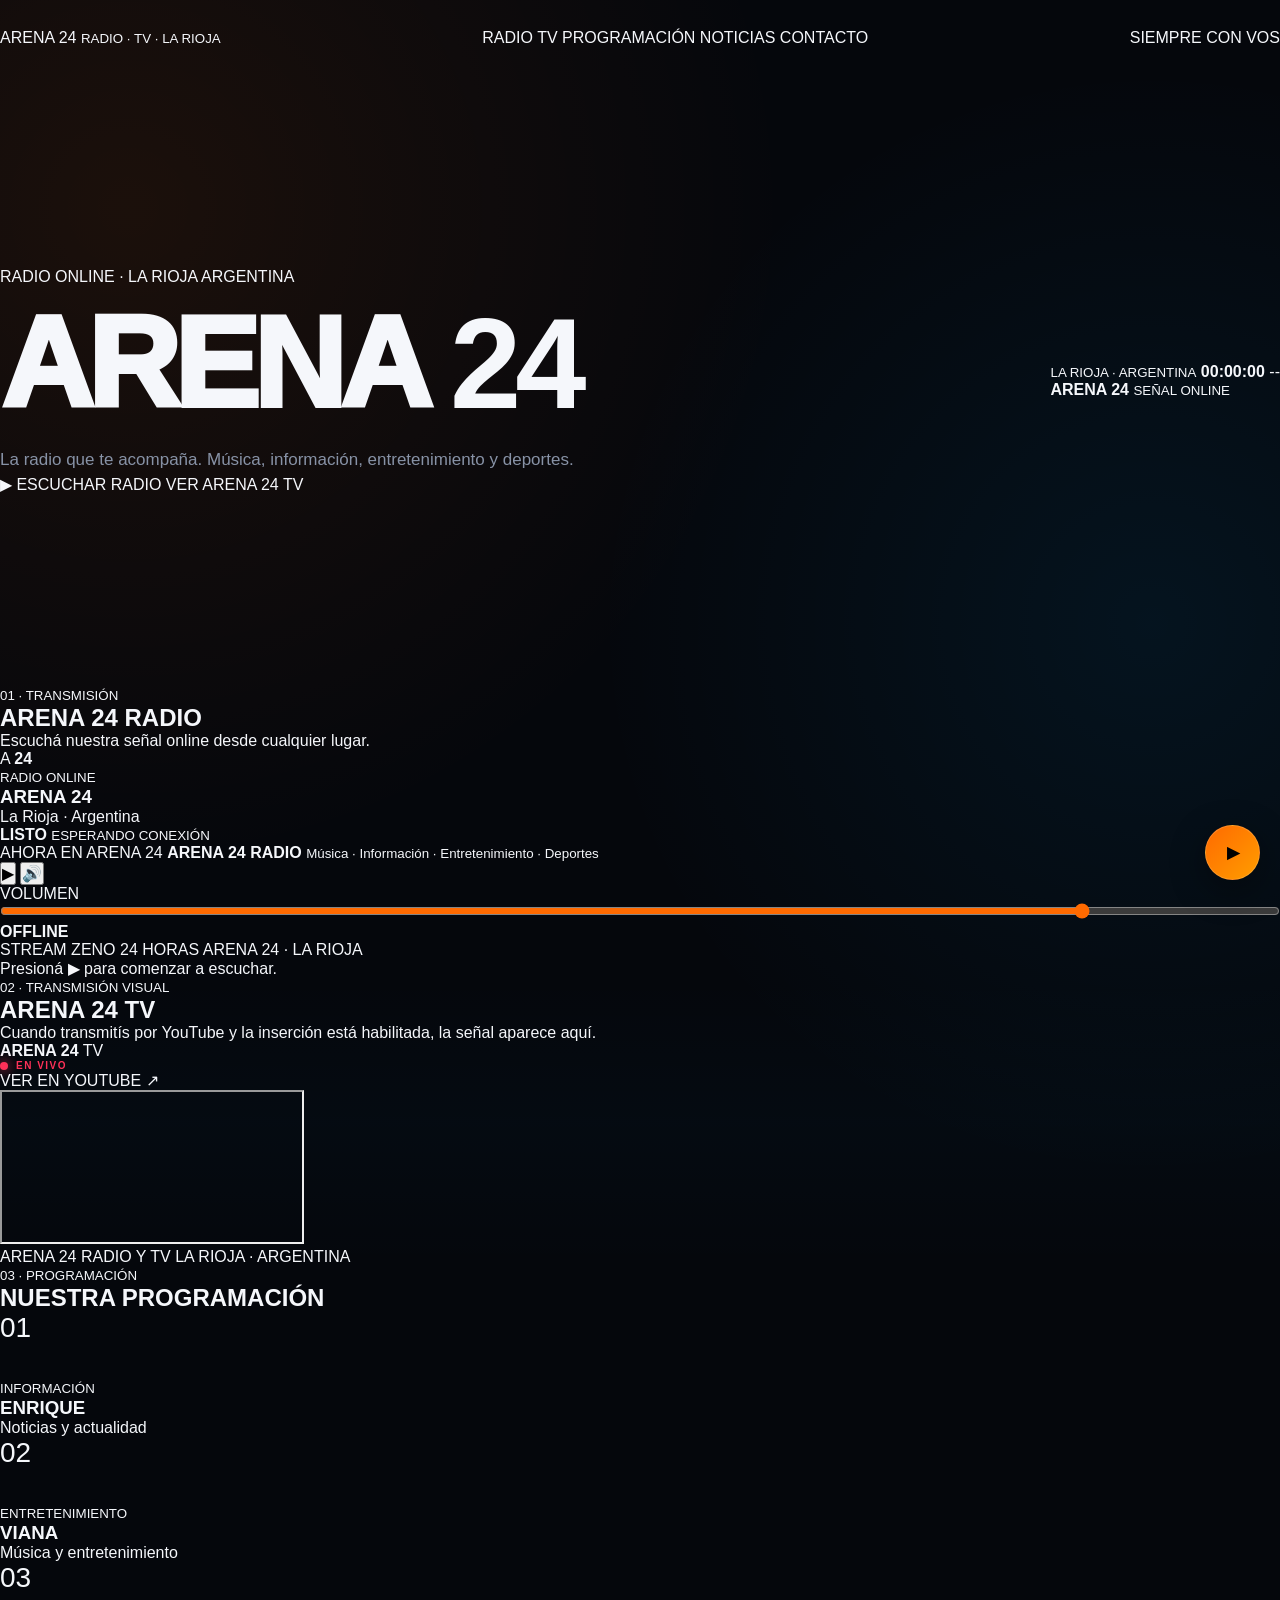
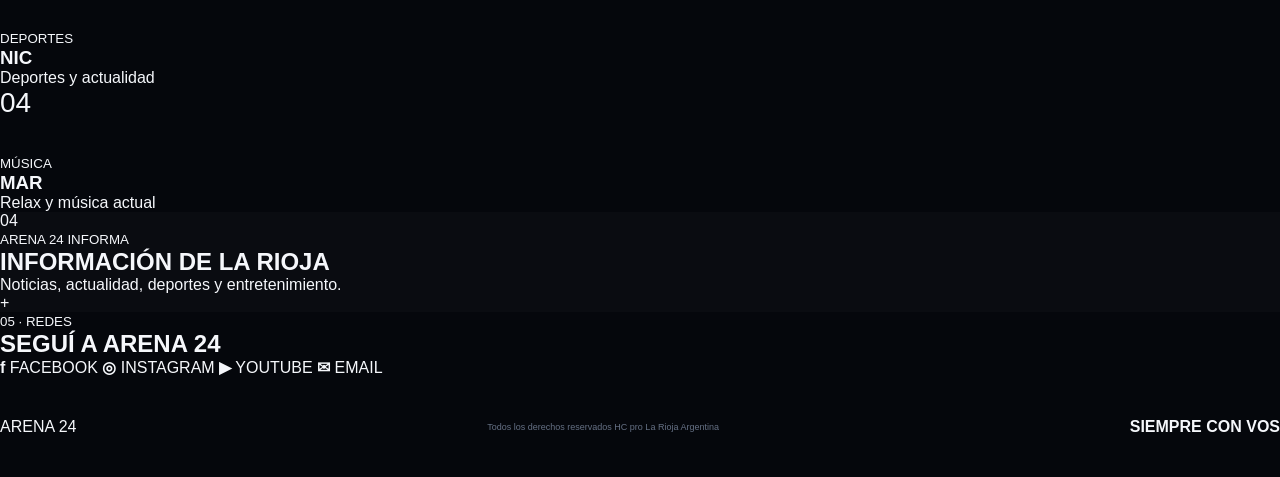
==== commit 3d363298: "Refactor HTML structure and update content Updated meta tags, header, hero section, radio section, a" ====
--- a/index.html
+++ b/index.html
@@ -1,420 +1,583 @@
 <!DOCTYPE html>
 <html lang="es">
 <head>
-  <meta charset="UTF-8">
-  <meta name="viewport" content="width=device-width, initial-scale=1.0">
-
-  <title>ARENA 24 — Radio y TV | La Rioja Argentina</title>
-  <meta name="description" content="ARENA 24 — Radio online desde La Rioja, Argentina. Música, noticias, entretenimiento y deportes. Siempre con vos.">
-  <meta name="theme-color" content="#05070c">
-
-  <link rel="preconnect" href="https://www.youtube.com">
-  <link rel="preconnect" href="https://stream.zeno.fm">
-
-  <link rel="stylesheet" href="styles.css">
+<meta charset="UTF-8">
+<meta name="viewport" content="width=device-width, initial-scale=1.0">
+
+<title>ARENA 24 — Radio y TV | La Rioja</title>
+
+<meta name="description"
+content="ARENA 24 Radio y TV — La Rioja Argentina. Música, noticias, deportes y entretenimiento. Siempre con vos.">
+
+<meta name="theme-color" content="#070707">
+
+<link rel="preconnect" href="https://stream.zeno.fm">
+<link rel="preconnect" href="https://www.youtube-nocookie.com">
+
+<link rel="stylesheet" href="styles.css">
 </head>
 
 <body>
 
-  <div class="bg-glow glow-one"></div>
-  <div class="bg-glow glow-two"></div>
-
-  <!-- HEADER -->
-  <header class="site-header">
-    <div class="container header-inner">
-
-      <a href="#inicio" class="brand">
-        <span class="brand-arena">ARENA</span>
-        <span class="brand-number">24</span>
-        <small>RADIO Y TV · LA RIOJA</small>
-      </a>
-
-      <nav class="main-nav">
-        <a href="#radio">RADIO</a>
-        <a href="#tv">TV</a>
-        <a href="#programacion">PROGRAMACIÓN</a>
-        <a href="#noticias">NOTICIAS</a>
-        <a href="#contacto">CONTACTO</a>
-      </nav>
-
-    </div>
-  </header>
-
-
-  <!-- HERO -->
-  <main id="inicio">
-
-    <section class="hero container">
-
-      <div class="hero-content">
-        <div class="live-badge">
-          <span class="live-dot"></span>
-          ARENA 24 · SIEMPRE CON VOS
+<!-- =========================
+     FONDO
+========================= -->
+
+<div class="ambient ambient-orange"></div>
+<div class="ambient ambient-blue"></div>
+
+<!-- =========================
+     HEADER
+========================= -->
+
+<header class="header">
+
+    <div class="header-inner">
+
+        <a href="#inicio" class="logo">
+
+            <span class="logo-name">ARENA</span>
+
+            <span class="logo-number">24</span>
+
+            <small>RADIO · TV · LA RIOJA</small>
+
+        </a>
+
+        <nav>
+
+            <a href="#radio">RADIO</a>
+            <a href="#tv">TV</a>
+            <a href="#programacion">PROGRAMACIÓN</a>
+            <a href="#noticias">NOTICIAS</a>
+            <a href="#contacto">CONTACTO</a>
+
+        </nav>
+
+        <div class="header-live">
+            <span></span>
+            SIEMPRE CON VOS
+        </div>
+
+    </div>
+
+</header>
+
+
+<!-- =========================
+     HERO
+========================= -->
+
+<main id="inicio">
+
+<section class="hero">
+
+    <div class="hero-content">
+
+        <div class="hero-kicker">
+            <span></span>
+            RADIO ONLINE · LA RIOJA ARGENTINA
         </div>
 
         <h1>
-          RADIO <span>&amp;</span> TV
+            ARENA
+            <strong>24</strong>
         </h1>
 
         <p>
-          La radio online de La Rioja, Argentina.
-          Música, información, entretenimiento y deportes.
+            La radio que te acompaña.
+            Música, información, entretenimiento y deportes.
         </p>
 
-        <div class="hero-actions">
-          <a href="#radio" class="btn btn-primary">▶ ESCUCHAR RADIO</a>
-          <a href="#tv" class="btn btn-secondary">▣ VER ARENA 24 TV</a>
-        </div>
-      </div>
-
-      <div class="hero-clock">
-        <span>LA RIOJA · ARGENTINA</span>
-        <strong id="heroClock">--:--:--</strong>
-        <small id="heroDate">--</small>
-      </div>
-
-    </section>
-
-
-    <!-- RADIO -->
-    <section id="radio" class="section container">
-
-      <div class="section-title">
-        <span>01</span>
+        <div class="hero-buttons">
+
+            <a href="#radio" class="btn-main">
+                <span>▶</span>
+                ESCUCHAR RADIO
+            </a>
+
+            <a href="#tv" class="btn-outline">
+                VER ARENA 24 TV
+            </a>
+
+        </div>
+
+    </div>
+
+
+    <div class="hero-side">
+
+        <div class="digital-clock">
+            <small>LA RIOJA · ARGENTINA</small>
+            <strong id="clock">00:00:00</strong>
+            <span id="date">--</span>
+        </div>
+
+        <div class="hero-signal">
+
+            <span class="signal-dot"></span>
+
+            <div>
+                <b>ARENA 24</b>
+                <small>SEÑAL ONLINE</small>
+            </div>
+
+        </div>
+
+    </div>
+
+</section>
+
+
+<!-- =========================
+     RADIO
+========================= -->
+
+<section id="radio" class="radio-section">
+
+<div class="content">
+
+    <div class="section-head">
+
         <div>
-          <small>TRANSMISIÓN ONLINE</small>
-          <h2>ARENA 24 <b>RADIO</b></h2>
-        </div>
-      </div>
-
-      <div class="radio-card">
-
-        <div class="radio-main">
-
-          <div class="station-logo">
-            <span>ARENA</span>
-            <strong>24</strong>
-          </div>
-
-          <div class="radio-info">
-            <div class="live-status">
-              <span id="radioDot"></span>
-              <span id="radioStatus">LISTO PARA ESCUCHAR</span>
-            </div>
-
-            <h3>ARENA 24 RADIO</h3>
-            <p>La Rioja · Argentina</p>
-
-            <div class="equalizer" id="equalizer">
-              <i></i><i></i><i></i><i></i><i></i>
-              <i></i><i></i><i></i><i></i><i></i>
-              <i></i><i></i><i></i><i></i><i></i>
-            </div>
-          </div>
-
-        </div>
-
-
-        <div class="radio-controls">
-
-          <button id="playButton" class="play-button" type="button" aria-label="Reproducir radio">
-            ▶
-          </button>
-
-          <div class="volume-area">
-            <button id="muteButton" class="icon-button" type="button">🔊</button>
-
-            <input
-              id="volumeControl"
-              type="range"
-              min="0"
-              max="1"
-              step="0.01"
-              value="0.85"
-              aria-label="Volumen">
-          </div>
-
-          <div class="connection">
-            <span id="connectionDot"></span>
-            <span id="connectionText">SIN CONEXIÓN</span>
-          </div>
-
-        </div>
-
-        <div class="radio-footer">
-          <span>STREAM ONLINE</span>
-          <span>24 HORAS</span>
-          <span>LA RIOJA ARGENTINA</span>
-        </div>
-
-        <audio
-          id="radioAudio"
-          preload="none"
-          playsinline>
-        </audio>
-
-      </div>
-
-      <div id="radioMessage" class="radio-message">
-        Presioná ▶ para escuchar ARENA 24.
-      </div>
-
-    </section>
-
-
-    <!-- TV -->
-    <section id="tv" class="section tv-section">
-
-      <div class="container">
-
-        <div class="section-title">
-          <span>02</span>
-          <div>
-            <small>TRANSMISIÓN VISUAL</small>
-            <h2>ARENA 24 <b>TV</b></h2>
-          </div>
-        </div>
-
-
-        <div class="tv-card">
-
-          <div class="tv-topbar">
+            <small>01 · TRANSMISIÓN</small>
+            <h2>ARENA <span>24 RADIO</span></h2>
+        </div>
+
+        <p>
+            Escuchá nuestra señal online desde cualquier lugar.
+        </p>
+
+    </div>
+
+
+    <div class="radio-console">
+
+        <div class="console-top">
+
+            <div class="station">
+
+                <div class="station-mark">
+                    <span>A</span>
+                    <b>24</b>
+                </div>
+
+                <div>
+                    <small>RADIO ONLINE</small>
+                    <h3>ARENA 24</h3>
+                    <p>La Rioja · Argentina</p>
+                </div>
+
+            </div>
+
+
+            <div class="onair">
+
+                <span class="onair-light"></span>
+
+                <div>
+                    <b id="radioStatus">LISTO</b>
+                    <small id="radioConnection">ESPERANDO CONEXIÓN</small>
+                </div>
+
+            </div>
+
+        </div>
+
+
+        <div class="console-display">
+
+            <div class="display-left">
+
+                <span>AHORA EN ARENA 24</span>
+
+                <strong id="nowPlaying">
+                    ARENA 24 RADIO
+                </strong>
+
+                <small>
+                    Música · Información · Entretenimiento · Deportes
+                </small>
+
+            </div>
+
+
+            <div class="visualizer" id="visualizer">
+
+                <i></i><i></i><i></i><i></i><i></i>
+                <i></i><i></i><i></i><i></i><i></i>
+                <i></i><i></i><i></i><i></i><i></i>
+                <i></i><i></i><i></i><i></i><i></i>
+                <i></i><i></i><i></i><i></i><i></i>
+
+            </div>
+
+        </div>
+
+
+        <div class="console-controls">
+
+            <button
+                id="playButton"
+                class="play"
+                type="button"
+                aria-label="Reproducir radio">
+                ▶
+            </button>
+
+
+            <button
+                id="muteButton"
+                class="control"
+                type="button">
+                🔊
+            </button>
+
+
+            <div class="volume">
+
+                <span>VOLUMEN</span>
+
+                <input
+                    id="volumeControl"
+                    type="range"
+                    min="0"
+                    max="1"
+                    step="0.01"
+                    value="0.85">
+
+            </div>
+
+
+            <div class="stream-status">
+
+                <span id="statusLight"></span>
+
+                <b id="statusText">
+                    OFFLINE
+                </b>
+
+            </div>
+
+        </div>
+
+
+        <div class="console-footer">
+
+            <span>STREAM ZENO</span>
+            <span>24 HORAS</span>
+            <span>ARENA 24 · LA RIOJA</span>
+
+        </div>
+
+    </div>
+
+
+    <div class="radio-help" id="radioHelp">
+        Presioná ▶ para comenzar a escuchar.
+    </div>
+
+
+    <audio
+        id="radioAudio"
+        preload="none"
+        playsinline>
+    </audio>
+
+</div>
+
+</section>
+
+
+<!-- =========================
+     TV
+========================= -->
+
+<section id="tv" class="tv-section">
+
+<div class="content">
+
+    <div class="section-head">
+
+        <div>
+            <small>02 · TRANSMISIÓN VISUAL</small>
+            <h2>ARENA <span>24 TV</span></h2>
+        </div>
+
+        <p>
+            Cuando transmitís por YouTube y la inserción está habilitada,
+            la señal aparece aquí.
+        </p>
+
+    </div>
+
+
+    <div class="tv-frame">
+
+        <div class="tv-bar">
+
+            <div class="tv-brand">
+                <b>ARENA 24</b>
+                <span>TV</span>
+            </div>
+
             <div class="tv-live">
-              <span></span>
-              EN VIVO
-            </div>
-
-            <div class="tv-title">
-              ARENA 24 · LA RIOJA
-            </div>
-          </div>
-
-
-          <div class="video-wrapper">
-
-            <iframe
-              id="youtubePlayer"
-              src="https://www.youtube-nocookie.com/embed/live_stream?channel=UCrHexRcAlWkaTn8P-BLT3LA&rel=0"
-              title="ARENA 24 TV - La Rioja Argentina"
-              allow="autoplay; encrypted-media; picture-in-picture; fullscreen"
-              referrerpolicy="strict-origin-when-cross-origin"
-              allowfullscreen>
-            </iframe>
-
-            <div class="tv-fallback">
-              <div class="fallback-icon">▶</div>
-              <h3>ARENA 24 TV</h3>
-              <p>
-                Si YouTube no permite la reproducción integrada,
-                podés ver la transmisión directamente en YouTube.
-              </p>
-
-              <a
+                <span></span>
+                EN VIVO
+            </div>
+
+            <a
                 href="https://www.youtube.com/@ARENA24LARIOJA/live"
                 target="_blank"
-                rel="noopener noreferrer"
-                class="btn btn-primary">
-                VER EN YOUTUBE
-              </a>
-            </div>
-
-          </div>
-
-
-          <div class="tv-footer">
+                rel="noopener noreferrer">
+                VER EN YOUTUBE ↗
+            </a>
+
+        </div>
+
+
+        <div class="tv-screen">
+
+            <iframe
+                src="https://www.youtube-nocookie.com/embed/live_stream?channel=UCrHexRcAlWkaTn8P-BLT3LA&rel=0"
+                title="ARENA 24 TV La Rioja"
+                allow="autoplay; encrypted-media; picture-in-picture; fullscreen"
+                referrerpolicy="strict-origin-when-cross-origin"
+                allowfullscreen>
+            </iframe>
+
+        </div>
+
+
+        <div class="tv-bottom">
+
             <span>ARENA 24 RADIO Y TV</span>
-            <span>LA RIOJA · ARGENTINA</span>
-          </div>
-
-        </div>
-
-      </div>
-
-    </section>
-
-
-    <!-- PROGRAMACIÓN -->
-    <section id="programacion" class="section container">
-
-      <div class="section-title">
-        <span>03</span>
+
+            <span>
+                LA RIOJA · ARGENTINA
+            </span>
+
+        </div>
+
+    </div>
+
+</div>
+
+</section>
+
+
+<!-- =========================
+     PROGRAMACIÓN
+========================= -->
+
+<section id="programacion" class="program-section">
+
+<div class="content">
+
+    <div class="section-head">
+
         <div>
-          <small>PROGRAMACIÓN</small>
-          <h2>NUESTROS <b>PROGRAMAS</b></h2>
-        </div>
-      </div>
-
-      <div class="program-grid">
-
-        <article class="program-card">
-          <span class="program-number">01</span>
-          <div class="program-icon">📰</div>
-          <h3>ENRIQUE</h3>
-          <p>Noticias e información</p>
-          <small>ACTUALIDAD · LA RIOJA · ARGENTINA</small>
+            <small>03 · PROGRAMACIÓN</small>
+            <h2>NUESTRA <span>PROGRAMACIÓN</span></h2>
+        </div>
+
+    </div>
+
+
+    <div class="programs">
+
+        <article>
+
+            <div class="program-icon">01</div>
+
+            <div>
+                <small>INFORMACIÓN</small>
+                <h3>ENRIQUE</h3>
+                <p>Noticias y actualidad</p>
+            </div>
+
         </article>
 
-        <article class="program-card">
-          <span class="program-number">02</span>
-          <div class="program-icon">🎙</div>
-          <h3>VIANA</h3>
-          <p>Entretenimiento</p>
-          <small>MÚSICA · ENTRETENIMIENTO · COMPAÑÍA</small>
+
+        <article>
+
+            <div class="program-icon">02</div>
+
+            <div>
+                <small>ENTRETENIMIENTO</small>
+                <h3>VIANA</h3>
+                <p>Música y entretenimiento</p>
+            </div>
+
         </article>
 
-        <article class="program-card">
-          <span class="program-number">03</span>
-          <div class="program-icon">⚽</div>
-          <h3>NIC</h3>
-          <p>Deportes</p>
-          <small>DEPORTE · RESULTADOS · ACTUALIDAD</small>
+
+        <article>
+
+            <div class="program-icon">03</div>
+
+            <div>
+                <small>DEPORTES</small>
+                <h3>NIC</h3>
+                <p>Deportes y actualidad</p>
+            </div>
+
         </article>
 
-        <article class="program-card">
-          <span class="program-number">04</span>
-          <div class="program-icon">🎵</div>
-          <h3>MAR</h3>
-          <p>Relax y música actual</p>
-          <small>MÚSICA · RELAX · NOCHE</small>
+
+        <article>
+
+            <div class="program-icon">04</div>
+
+            <div>
+                <small>MÚSICA</small>
+                <h3>MAR</h3>
+                <p>Relax y música actual</p>
+            </div>
+
         </article>
 
-      </div>
-
-    </section>
-
-
-    <!-- NOTICIAS -->
-    <section id="noticias" class="section news-section">
-
-      <div class="container">
-
-        <div class="section-title">
-          <span>04</span>
-          <div>
-            <small>INFORMACIÓN</small>
-            <h2>ARENA 24 <b>INFORMA</b></h2>
-          </div>
-        </div>
-
-        <div class="news-panel">
-
-          <div class="news-icon">📰</div>
-
-          <div>
-            <span class="news-label">ARENA 24 INFORMA</span>
-            <h3>Noticias de La Rioja, Argentina y el mundo</h3>
+    </div>
+
+</div>
+
+</section>
+
+
+<!-- =========================
+     NOTICIAS
+========================= -->
+
+<section id="noticias" class="news-section">
+
+<div class="content">
+
+    <div class="news-box">
+
+        <div class="news-number">
+            04
+        </div>
+
+        <div>
+
+            <small>ARENA 24 INFORMA</small>
+
+            <h2>
+                INFORMACIÓN DE
+                <span>LA RIOJA</span>
+            </h2>
+
             <p>
-              Información, actualidad, deportes y entretenimiento.
+                Noticias, actualidad, deportes y entretenimiento.
             </p>
-          </div>
-
-        </div>
-
-      </div>
-
-    </section>
-
-
-    <!-- CONTACTO -->
-    <section id="contacto" class="section container">
-
-      <div class="section-title">
-        <span>05</span>
+
+        </div>
+
+        <div class="news-symbol">
+            +
+        </div>
+
+    </div>
+
+</div>
+
+</section>
+
+
+<!-- =========================
+     CONTACTO
+========================= -->
+
+<section id="contacto" class="contact-section">
+
+<div class="content">
+
+    <div class="section-head">
+
         <div>
-          <small>COMUNIDAD</small>
-          <h2>SEGUÍ A <b>ARENA 24</b></h2>
-        </div>
-      </div>
-
-      <div class="contact-grid">
+            <small>05 · REDES</small>
+            <h2>SEGUÍ A <span>ARENA 24</span></h2>
+        </div>
+
+    </div>
+
+
+    <div class="socials">
 
         <a
-          href="https://www.facebook.com/arena24radiolarioja"
-          target="_blank"
-          rel="noopener noreferrer"
-          class="contact-card">
-          <span>f</span>
-          <div>
-            <strong>Facebook</strong>
-            <small>ARENA 24 RADIO LA RIOJA</small>
-          </div>
+            href="https://www.facebook.com/arena24radiolarioja"
+            target="_blank"
+            rel="noopener noreferrer">
+            <b>f</b>
+            <span>FACEBOOK</span>
         </a>
 
         <a
-          href="https://www.instagram.com/arena24radio"
-          target="_blank"
-          rel="noopener noreferrer"
-          class="contact-card">
-          <span>◎</span>
-          <div>
-            <strong>Instagram</strong>
-            <small>@arena24radio</small>
-          </div>
+            href="https://www.instagram.com/arena24radio"
+            target="_blank"
+            rel="noopener noreferrer">
+            <b>◎</b>
+            <span>INSTAGRAM</span>
         </a>
 
         <a
-          href="https://www.youtube.com/@ARENA24LARIOJA"
-          target="_blank"
-          rel="noopener noreferrer"
-          class="contact-card">
-          <span>▶</span>
-          <div>
-            <strong>YouTube</strong>
-            <small>ARENA 24 LA RIOJA</small>
-          </div>
+            href="https://www.youtube.com/@ARENA24LARIOJA"
+            target="_blank"
+            rel="noopener noreferrer">
+            <b>▶</b>
+            <span>YOUTUBE</span>
         </a>
 
-        <a
-          href="mailto:arena24radio@gmail.com"
-          class="contact-card">
-          <span>✉</span>
-          <div>
-            <strong>Email</strong>
-            <small>arena24radio@gmail.com</small>
-          </div>
+        <a href="mailto:arena24radio@gmail.com">
+            <b>✉</b>
+            <span>EMAIL</span>
         </a>
 
-      </div>
-
-    </section>
-
-  </main>
-
-
-  <!-- FOOTER -->
-  <footer class="site-footer">
-
-    <div class="container footer-inner">
-
-      <div class="footer-brand">
-        <strong>ARENA <b>24</b></strong>
-        <span>RADIO Y TV</span>
-      </div>
-
-      <p>
-        Todos los derechos reservados HC pro La Rioja Argentina
-      </p>
-
-      <span class="footer-live">
-        ● SIEMPRE CON VOS
-      </span>
-
-    </div>
-
-  </footer>
-
-
-  <!-- FLOATING RADIO -->
-  <button
+    </div>
+
+</div>
+
+</section>
+
+</main>
+
+
+<!-- =========================
+     FOOTER
+========================= -->
+
+<footer>
+
+    <div class="footer-inner">
+
+        <div class="footer-logo">
+            ARENA <span>24</span>
+        </div>
+
+        <p>
+            Todos los derechos reservados HC pro La Rioja Argentina
+        </p>
+
+        <strong>
+            SIEMPRE CON VOS
+        </strong>
+
+    </div>
+
+</footer>
+
+
+<!-- RADIO FLOTANTE -->
+
+<button
     id="floatingRadio"
     class="floating-radio"
-    type="button"
-    aria-label="Abrir radio">
+    aria-label="Reproducir radio">
     ▶
-  </button>
-
-
-  <script src="app.js"></script>
+</button>
+
+
+<script src="app.js"></script>
 
 </body>
 </html>
--- a/styles.css
+++ b/styles.css
@@ -5,17 +5,19 @@
 }
 
 :root {
-  --bg: #03050a;
-  --panel: #090d15;
-  --panel2: #0d121c;
-  --orange: #ff6800;
-  --orange-light: #ff9d35;
-  --blue: #00b8ff;
-  --red: #ff1744;
-  --green: #00f5a0;
-  --white: #ffffff;
-  --muted: #8d98aa;
-  --border: rgba(255,255,255,.09);
+  --bg: #05070c;
+  --bg2: #090d15;
+  --panel: rgba(12, 17, 27, 0.88);
+  --panel2: rgba(18, 24, 37, 0.92);
+  --orange: #ff6a00;
+  --orange2: #ff9d00;
+  --blue: #00a8ff;
+  --cyan: #00e5ff;
+  --white: #f5f7fb;
+  --muted: #8792a6;
+  --line: rgba(255,255,255,.09);
+  --green: #00e676;
+  --red: #ff3158;
 }
 
 html {
@@ -25,22 +27,11 @@
 body {
   min-height: 100vh;
   background:
-    radial-gradient(
-      circle at 10% 10%,
-      rgba(255,104,0,.10),
-      transparent 28%
-    ),
-    radial-gradient(
-      circle at 90% 25%,
-      rgba(0,184,255,.08),
-      transparent 30%
-    ),
+    radial-gradient(circle at 10% 10%, rgba(255,106,0,.09), transparent 30%),
+    radial-gradient(circle at 90% 30%, rgba(0,168,255,.08), transparent 30%),
     var(--bg);
   color: var(--white);
-  font-family:
-    Arial,
-    Helvetica,
-    sans-serif;
+  font-family: Arial, Helvetica, sans-serif;
   overflow-x: hidden;
 }
 
@@ -49,165 +40,97 @@
   text-decoration: none;
 }
 
-
-/* =========================================
-   FONDO
-========================================= */
-
-.ambient {
+button,
+input {
+  font: inherit;
+}
+
+.container {
+  width: min(1180px, calc(100% - 32px));
+  margin: 0 auto;
+}
+
+.bg-glow {
   position: fixed;
-  width: 380px;
-  height: 380px;
+  width: 320px;
+  height: 320px;
   border-radius: 50%;
-  filter: blur(110px);
+  filter: blur(100px);
+  opacity: .13;
   pointer-events: none;
   z-index: -1;
-  opacity: .18;
-}
-
-.ambient-one {
+}
+
+.glow-one {
   background: var(--orange);
-  left: -220px;
   top: 20%;
-}
-
-.ambient-two {
+  left: -180px;
+}
+
+.glow-two {
   background: var(--blue);
-  right: -220px;
-  bottom: 10%;
-}
-
-
-/* =========================================
-   HEADER
-========================================= */
+  right: -180px;
+  top: 55%;
+}
+
+
+/* HEADER */
 
 .site-header {
-  height: 86px;
-  padding: 12px 5%;
-  display: flex;
-  align-items: center;
-  justify-content: space-between;
-
   position: sticky;
   top: 0;
   z-index: 100;
-
-  background: rgba(3,5,10,.91);
+  background: rgba(5,7,12,.88);
   backdrop-filter: blur(18px);
-
-  border-bottom:
-    1px solid var(--border);
+  border-bottom: 1px solid var(--line);
+}
+
+.header-inner {
+  min-height: 76px;
+  display: flex;
+  align-items: center;
+  justify-content: space-between;
+  gap: 30px;
 }
 
 .brand {
   display: flex;
-  align-items: center;
-  gap: 13px;
-}
-
-.brand-orb {
-  width: 54px;
-  height: 54px;
-
-  display: grid;
-  place-items: center;
-
-  border-radius: 50%;
-
-  background:
-    radial-gradient(
-      circle at 35% 30%,
-      white 0%,
-      var(--orange) 15%,
-      #8d1e00 55%,
-      #030303 75%
-    );
-
-  box-shadow:
-    0 0 15px rgba(255,104,0,.7),
-    0 0 40px rgba(255,104,0,.25);
-}
-
-.brand-orb span {
-  font-size: 16px;
-  font-weight: 900;
-}
-
-.brand-text h1 {
-  font-size: 26px;
+  flex-direction: column;
+  line-height: .9;
+}
+
+.brand-arena {
+  font-size: 25px;
+  font-weight: 900;
+  letter-spacing: 3px;
+}
+
+.brand-number {
+  color: var(--orange);
+  font-size: 30px;
+  font-weight: 900;
+  letter-spacing: 3px;
+}
+
+.brand small {
+  color: var(--muted);
+  font-size: 7px;
   letter-spacing: 2px;
-}
-
-.brand-text h1 b {
-  color: var(--orange);
-}
-
-.brand-text span {
-  display: block;
-  color: var(--muted);
-  font-size: 8px;
-  letter-spacing: 3px;
-  margin-top: 4px;
-}
-
-.header-live {
-  display: flex;
-  align-items: center;
-  gap: 8px;
-  color: #ff7188;
-  font-size: 10px;
-  letter-spacing: 2px;
-  font-weight: bold;
-}
-
-.live-light {
-  width: 9px;
-  height: 9px;
-  display: inline-block;
-  border-radius: 50%;
-  background: var(--red);
-  box-shadow: 0 0 14px var(--red);
-  animation: livePulse 1.15s infinite;
-}
-
-@keyframes livePulse {
-  50% {
-    opacity: .35;
-    transform: scale(.65);
-  }
-}
-
-
-/* =========================================
-   NAV
-========================================= */
+  margin-top: 5px;
+}
 
 .main-nav {
-  min-height: 48px;
-
-  display: flex;
-  align-items: center;
-  justify-content: center;
-
-  gap: 32px;
-
-  position: sticky;
-  top: 86px;
-  z-index: 90;
-
-  background: rgba(5,7,12,.82);
-  backdrop-filter: blur(15px);
-
-  border-bottom:
-    1px solid var(--border);
+  display: flex;
+  align-items: center;
+  gap: 25px;
 }
 
 .main-nav a {
-  color: #aeb7c5;
-  font-size: 10px;
-  letter-spacing: 1.7px;
-  transition: .25s;
+  color: #aeb8c9;
+  font-size: 11px;
+  font-weight: 800;
+  letter-spacing: 1.4px;
+  transition: .2s;
 }
 
 .main-nav a:hover {
@@ -215,487 +138,317 @@
 }
 
 
-/* =========================================
-   HERO
-========================================= */
+/* HERO */
 
 .hero {
-  min-height: 560px;
-
-  display: grid;
-  place-items: center;
-
-  padding: 70px 20px;
-
-  text-align: center;
-
-  background:
-    radial-gradient(
-      circle at center,
-      rgba(255,104,0,.13),
-      transparent 38%
-    );
+  min-height: 610px;
+  display: flex;
+  align-items: center;
+  justify-content: space-between;
+  gap: 50px;
+  position: relative;
 }
 
 .hero-content {
-  max-width: 1000px;
-}
-
-.hero-tag {
+  max-width: 720px;
+}
+
+.live-badge {
   display: inline-flex;
   align-items: center;
   gap: 9px;
-
-  padding: 10px 17px;
-
-  border: 1px solid rgba(255,104,0,.3);
-  border-radius: 100px;
-
-  color: #ffad6c;
-  background: rgba(255,104,0,.06);
-
+  padding: 8px 13px;
+  border: 1px solid rgba(255,106,0,.35);
+  border-radius: 30px;
+  background: rgba(255,106,0,.06);
+  color: #ffad72;
   font-size: 10px;
+  font-weight: 800;
+  letter-spacing: 1.6px;
+}
+
+.live-dot {
+  width: 8px;
+  height: 8px;
+  border-radius: 50%;
+  background: var(--orange);
+  box-shadow: 0 0 14px var(--orange);
+}
+
+.hero h1 {
+  margin-top: 25px;
+  font-size: clamp(58px, 10vw, 130px);
+  line-height: .83;
+  letter-spacing: -6px;
+  font-weight: 950;
+}
+
+.hero h1 span {
+  color: var(--orange);
+}
+
+.hero p {
+  max-width: 600px;
+  margin-top: 28px;
+  color: var(--muted);
+  font-size: 17px;
+  line-height: 1.7;
+}
+
+.hero-actions {
+  display: flex;
+  flex-wrap: wrap;
+  gap: 12px;
+  margin-top: 30px;
+}
+
+.btn {
+  display: inline-flex;
+  align-items: center;
+  justify-content: center;
+  min-height: 48px;
+  padding: 0 20px;
+  border-radius: 10px;
+  font-size: 11px;
+  font-weight: 900;
+  letter-spacing: 1px;
+  transition: .25s;
+}
+
+.btn-primary {
+  background: linear-gradient(100deg, var(--orange), var(--orange2));
+  color: #090909;
+  box-shadow: 0 10px 35px rgba(255,106,0,.2);
+}
+
+.btn-primary:hover {
+  transform: translateY(-2px);
+}
+
+.btn-secondary {
+  border: 1px solid var(--line);
+  background: rgba(255,255,255,.04);
+}
+
+.btn-secondary:hover {
+  border-color: rgba(0,168,255,.5);
+  color: var(--cyan);
+}
+
+.hero-clock {
+  width: 230px;
+  text-align: right;
+}
+
+.hero-clock span,
+.hero-clock small {
+  display: block;
+  color: var(--muted);
+  font-size: 9px;
+  letter-spacing: 1.5px;
+}
+
+.hero-clock strong {
+  display: block;
+  margin: 7px 0;
+  color: var(--cyan);
+  font-size: 35px;
   letter-spacing: 2px;
-}
-
-.hero h2 {
-  margin-top: 25px;
-
-  font-size: clamp(
-    65px,
-    14vw,
-    155px
-  );
-
-  line-height: .82;
-
-  letter-spacing: -8px;
-
-  font-weight: 1000;
-}
-
-.hero h2 strong {
-  color: var(--orange);
-
-  text-shadow:
-    0 0 15px rgba(255,104,0,.8),
-    0 0 60px rgba(255,104,0,.25);
-}
-
-.hero p {
-  margin-top: 32px;
-
-  color: var(--muted);
-
-  font-size: 17px;
-  letter-spacing: 1px;
-}
-
-.hero-buttons {
-  display: flex;
-  justify-content: center;
-  flex-wrap: wrap;
-
-  gap: 12px;
-
-  margin-top: 32px;
-}
-
-.hero-btn {
-  padding: 14px 22px;
-
-  border-radius: 10px;
-
-  font-size: 11px;
-  font-weight: bold;
-  letter-spacing: 1px;
-
-  transition: .25s;
-}
-
-.hero-btn:hover {
-  transform: translateY(-3px);
-}
-
-.hero-btn.primary {
-  background:
-    linear-gradient(
-      135deg,
-      var(--orange),
-      #ff2600
-    );
-
-  box-shadow:
-    0 0 30px rgba(255,104,0,.22);
-}
-
-.hero-btn.secondary {
-  border:
-    1px solid rgba(0,184,255,.4);
-
-  background:
-    rgba(0,184,255,.05);
-}
-
-
-/* =========================================
-   SECCIONES
-========================================= */
+  text-shadow: 0 0 20px rgba(0,229,255,.35);
+}
+
+
+/* SECTIONS */
 
 .section {
-  width: min(1200px, 92%);
-  margin: auto;
-  padding: 75px 0;
-}
-
-.section-heading {
-  display: flex;
-  align-items: center;
-  gap: 17px;
-  margin-bottom: 30px;
-}
-
-.section-number {
+  padding: 90px 0;
+}
+
+.section-title {
+  display: flex;
+  align-items: flex-start;
+  gap: 18px;
+  margin-bottom: 35px;
+}
+
+.section-title > span {
   color: var(--orange);
   font-size: 12px;
-  font-weight: bold;
-}
-
-.section-heading span {
-  color: var(--muted);
-  font-size: 8px;
-  letter-spacing: 3px;
-}
-
-.section-heading h2 {
+  font-weight: 900;
+  padding-top: 4px;
+}
+
+.section-title small {
+  display: block;
+  color: var(--muted);
+  font-size: 9px;
+  letter-spacing: 2px;
+  margin-bottom: 7px;
+}
+
+.section-title h2 {
+  font-size: clamp(28px, 4vw, 43px);
+  letter-spacing: -1.5px;
+}
+
+.section-title h2 b {
+  color: var(--orange);
+}
+
+
+/* RADIO */
+
+.radio-card {
+  overflow: hidden;
+  border: 1px solid rgba(255,255,255,.1);
+  border-radius: 22px;
+  background:
+    linear-gradient(120deg, rgba(255,106,0,.07), transparent 35%),
+    linear-gradient(300deg, rgba(0,168,255,.07), transparent 40%),
+    var(--panel);
+  box-shadow: 0 30px 80px rgba(0,0,0,.3);
+}
+
+.radio-main {
+  display: flex;
+  align-items: center;
+  gap: 28px;
+  padding: 38px;
+}
+
+.station-logo {
+  width: 110px;
+  height: 110px;
+  flex: 0 0 110px;
+  border-radius: 24px;
+  display: flex;
+  flex-direction: column;
+  align-items: center;
+  justify-content: center;
+  background: #070a10;
+  border: 1px solid rgba(255,106,0,.4);
+  box-shadow:
+    inset 0 0 30px rgba(255,106,0,.08),
+    0 0 35px rgba(255,106,0,.08);
+}
+
+.station-logo span {
+  font-size: 14px;
+  font-weight: 900;
+  letter-spacing: 2px;
+}
+
+.station-logo strong {
+  color: var(--orange);
+  font-size: 42px;
+  line-height: .9;
+}
+
+.radio-info {
+  flex: 1;
+}
+
+.live-status {
+  display: flex;
+  align-items: center;
+  gap: 8px;
+  color: var(--green);
+  font-size: 9px;
+  font-weight: 900;
+  letter-spacing: 1.5px;
+}
+
+.live-status span:first-child {
+  width: 7px;
+  height: 7px;
+  border-radius: 50%;
+  background: var(--green);
+}
+
+.radio-info h3 {
+  margin-top: 10px;
+  font-size: 30px;
+}
+
+.radio-info p {
+  color: var(--muted);
   margin-top: 5px;
-  font-size: 29px;
-  letter-spacing: 1px;
-}
-
-
-/* ==================================================
-   REPRODUCTOR ARENA 24
-================================================== */
-
-.arena-player {
-  width: 100%;
-
-  overflow: hidden;
-
-  border-radius: 25px;
-
-  background:
-    linear-gradient(
-      145deg,
-      rgba(17,22,34,.98),
-      rgba(4,7,12,.98)
-    );
-
-  border:
-    1px solid rgba(255,104,0,.22);
-
-  box-shadow:
-    0 25px 80px rgba(0,0,0,.45),
-    0 0 60px rgba(255,104,0,.07);
-}
-
-
-/* TOP */
-
-.player-top {
-  min-height: 70px;
-
-  display: flex;
-  align-items: center;
-  justify-content: space-between;
-
-  padding: 14px 22px;
-
-  background:
-    linear-gradient(
-      90deg,
-      rgba(255,104,0,.09),
-      rgba(0,184,255,.04)
-    );
-
-  border-bottom:
-    1px solid var(--border);
-}
-
-.player-brand {
-  display: flex;
-  align-items: center;
-  gap: 12px;
-}
-
-.mini-logo {
-  width: 43px;
-  height: 43px;
-
-  display: grid;
-  place-items: center;
-
-  border-radius: 50%;
-
-  background:
-    radial-gradient(
-      circle,
-      var(--orange),
-      #6c1500
-    );
-
-  font-size: 13px;
-  font-weight: 900;
-
-  box-shadow:
-    0 0 20px rgba(255,104,0,.3);
-}
-
-.player-brand strong {
-  display: block;
-  font-size: 15px;
-  letter-spacing: 1px;
-}
-
-.player-brand span {
-  display: block;
-  color: var(--muted);
-  font-size: 8px;
-  letter-spacing: 2px;
-  margin-top: 4px;
-}
-
-.player-live {
-  display: flex;
-  align-items: center;
-  gap: 8px;
-
-  color: #ff647d;
-
-  font-size: 10px;
-  letter-spacing: 2px;
-  font-weight: bold;
-}
-
-
-/* MAIN */
-
-.player-main {
-  min-height: 390px;
-
-  padding: 35px 25px;
-
-  display: flex;
-  flex-direction: column;
-  align-items: center;
-  justify-content: center;
-
-  position: relative;
-}
-
-
-/* VISUALIZADOR */
-
-.visualizer {
-  height: 115px;
-  width: min(680px, 90%);
-
-  display: flex;
-  align-items: center;
-  justify-content: center;
-
-  gap: 5px;
-
-  opacity: .82;
-}
-
-.visualizer i {
+}
+
+.equalizer {
+  display: flex;
+  align-items: flex-end;
+  gap: 4px;
+  height: 42px;
+  margin-top: 18px;
+}
+
+.equalizer i {
   width: 5px;
-  height: 25px;
-
-  display: block;
-
-  border-radius: 10px;
-
-  background:
-    linear-gradient(
-      to top,
-      var(--orange),
-      var(--orange-light),
-      var(--blue)
-    );
-
-  box-shadow:
-    0 0 10px rgba(255,104,0,.35);
-
-  animation:
-    equalizer 1s ease-in-out infinite;
-}
-
-.visualizer i:nth-child(2n) {
-  animation-delay: -.18s;
-}
-
-.visualizer i:nth-child(3n) {
-  animation-delay: -.35s;
-}
-
-.visualizer i:nth-child(4n) {
-  animation-delay: -.52s;
-}
-
-.visualizer i:nth-child(5n) {
-  animation-delay: -.7s;
-}
-
-@keyframes equalizer {
-  0%, 100% {
-    height: 20px;
-  }
-
-  50% {
-    height: 95px;
-  }
-}
-
-.arena-player.paused .visualizer i {
-  animation-play-state: paused;
-  height: 17px;
-}
-
-
-/* TITULO */
-
-.player-title {
-  text-align: center;
-  margin-top: 5px;
-}
-
-.player-title small {
-  color: var(--muted);
-  font-size: 8px;
-  letter-spacing: 3px;
-}
-
-.player-title h3 {
-  margin-top: 7px;
-  font-size: 31px;
-  letter-spacing: 2px;
-}
-
-.player-title p {
-  margin-top: 5px;
-  color: var(--muted);
-  font-size: 11px;
-}
-
-
-/* BOTÓN PLAY */
-
-.main-play {
-  width: 76px;
-  height: 76px;
-
-  margin-top: 24px;
-
+  height: 15px;
+  border-radius: 4px;
+  background: linear-gradient(to top, var(--orange), var(--cyan));
+  opacity: .3;
+}
+
+.radio-card.playing .equalizer i {
+  opacity: 1;
+  animation: bars .8s infinite ease-in-out alternate;
+}
+
+.radio-card.playing .equalizer i:nth-child(2n) {
+  animation-delay: -.2s;
+}
+
+.radio-card.playing .equalizer i:nth-child(3n) {
+  animation-delay: -.5s;
+}
+
+@keyframes bars {
+  from { height: 8px; }
+  to { height: 40px; }
+}
+
+.radio-controls {
+  min-height: 88px;
+  display: flex;
+  align-items: center;
+  gap: 24px;
+  padding: 20px 38px;
+  border-top: 1px solid var(--line);
+}
+
+.play-button {
+  width: 58px;
+  height: 58px;
   border: 0;
   border-radius: 50%;
-
-  display: grid;
-  place-items: center;
-
   cursor: pointer;
-
-  color: white;
-
-  font-size: 24px;
-
-  background:
-    linear-gradient(
-      135deg,
-      var(--orange),
-      #ff2600
-    );
-
-  box-shadow:
-    0 0 20px rgba(255,104,0,.35),
-    0 0 55px rgba(255,104,0,.15);
-
-  transition:
-    transform .2s,
-    box-shadow .2s;
-}
-
-.main-play:hover {
-  transform: scale(1.07);
-
-  box-shadow:
-    0 0 25px rgba(255,104,0,.55),
-    0 0 70px rgba(255,104,0,.2);
-}
-
-.main-play:active {
-  transform: scale(.96);
-}
-
-
-/* STATUS */
-
-.radio-status {
-  min-height: 18px;
-
-  margin-top: 12px;
-
-  color: var(--muted);
-
-  font-size: 9px;
-  letter-spacing: 2px;
-
-  text-align: center;
-}
-
-
-/* CONTROLES */
-
-.player-controls {
-  width: min(680px, 100%);
-
-  display: flex;
-  align-items: center;
-
-  gap: 16px;
-
-  margin-top: 23px;
-}
-
-.small-control {
-  width: 40px;
-  height: 40px;
-
-  border: 1px solid var(--border);
-  border-radius: 50%;
-
-  background: #0c111a;
-
-  color: white;
-
+  background: linear-gradient(135deg, var(--orange), #ff9f00);
+  color: #090909;
+  font-size: 21px;
+  font-weight: 900;
+  box-shadow: 0 0 30px rgba(255,106,0,.22);
+  transition: .2s;
+}
+
+.play-button:hover {
+  transform: scale(1.05);
+}
+
+.volume-area {
+  display: flex;
+  align-items: center;
+  gap: 10px;
+  flex: 1;
+  max-width: 330px;
+}
+
+.icon-button {
+  border: 0;
+  background: transparent;
   cursor: pointer;
-}
-
-.volume-area {
-  flex: 1;
-
-  display: flex;
-  align-items: center;
-
-  gap: 10px;
-}
-
-.volume-area span {
-  color: var(--muted);
-  font-size: 8px;
-  letter-spacing: 1px;
+  font-size: 18px;
 }
 
 #volumeControl {
@@ -704,546 +457,470 @@
 }
 
 .connection {
-  display: flex;
-  align-items: center;
-  gap: 7px;
-
-  color: var(--green);
-
+  margin-left: auto;
+  display: flex;
+  align-items: center;
+  gap: 8px;
+  color: var(--muted);
+  font-size: 9px;
+  font-weight: 900;
+  letter-spacing: 1px;
+}
+
+#connectionDot {
+  width: 8px;
+  height: 8px;
+  border-radius: 50%;
+  background: var(--red);
+}
+
+#connectionDot.connected {
+  background: var(--green);
+  box-shadow: 0 0 12px var(--green);
+}
+
+.radio-footer,
+.tv-footer {
+  display: flex;
+  justify-content: space-between;
+  padding: 13px 38px;
+  border-top: 1px solid var(--line);
+  color: #677286;
   font-size: 8px;
-  letter-spacing: 1px;
-}
-
-.connection-dot {
-  width: 7px;
-  height: 7px;
-
-  border-radius: 50%;
-
-  background: var(--green);
-
-  box-shadow:
-    0 0 10px var(--green);
-}
-
-
-/* BOTTOM */
-
-.player-bottom {
-  min-height: 46px;
-
-  display: flex;
-  justify-content: space-between;
-  align-items: center;
-
-  padding: 10px 22px;
-
-  background: #05080d;
-
-  border-top:
-    1px solid var(--border);
-
-  color: #707b8d;
-
-  font-size: 8px;
-  letter-spacing: 1.3px;
-}
-
-
-/* ==================================================
-   TV
-================================================== */
+  letter-spacing: 1.5px;
+}
+
+.radio-message {
+  margin-top: 12px;
+  color: var(--muted);
+  text-align: center;
+  font-size: 11px;
+}
+
+
+/* TV */
+
+.tv-section {
+  background:
+    linear-gradient(180deg, transparent, rgba(0,168,255,.025), transparent);
+}
 
 .tv-card {
   overflow: hidden;
-
-  border-radius: 24px;
-
-  background: #010205;
-
-  border:
-    1px solid rgba(255,104,0,.2);
-
-  box-shadow:
-    0 25px 80px rgba(0,0,0,.55),
-    0 0 60px rgba(255,104,0,.06);
-}
-
-.tv-header {
-  min-height: 58px;
-
+  border: 1px solid rgba(255,255,255,.1);
+  border-radius: 22px;
+  background: #020306;
+  box-shadow: 0 30px 100px rgba(0,0,0,.5);
+}
+
+.tv-topbar {
+  height: 55px;
   display: flex;
   align-items: center;
   justify-content: space-between;
-
-  padding: 14px 20px;
-
-  background:
-    linear-gradient(
-      90deg,
-      rgba(255,104,0,.1),
-      rgba(0,184,255,.04)
-    );
-
-  border-bottom:
-    1px solid var(--border);
+  padding: 0 22px;
+  border-bottom: 1px solid var(--line);
+  background: rgba(12,17,27,.9);
+}
+
+.tv-live {
+  display: flex;
+  align-items: center;
+  gap: 8px;
+  color: var(--red);
+  font-size: 10px;
+  font-weight: 900;
+  letter-spacing: 1.5px;
+}
+
+.tv-live span {
+  width: 8px;
+  height: 8px;
+  border-radius: 50%;
+  background: var(--red);
+  box-shadow: 0 0 12px var(--red);
 }
 
 .tv-title {
-  display: flex;
-  align-items: center;
-  gap: 8px;
-
-  font-size: 11px;
-  font-weight: bold;
-  letter-spacing: 2px;
-}
-
-.tv-place {
-  color: var(--muted);
-  font-size: 8px;
-  letter-spacing: 2px;
-}
-
-.tv-screen {
+  color: var(--muted);
+  font-size: 9px;
+  letter-spacing: 1.5px;
+}
+
+.video-wrapper {
+  position: relative;
   width: 100%;
   aspect-ratio: 16 / 9;
-
-  background: black;
-}
-
-.tv-screen iframe {
+  background: #000;
+}
+
+.video-wrapper iframe {
+  position: absolute;
+  inset: 0;
   width: 100%;
   height: 100%;
-
-  display: block;
-
   border: 0;
-}
-
-.tv-footer {
-  min-height: 70px;
-
-  display: flex;
-  align-items: center;
-  justify-content: space-between;
-
-  padding: 14px 20px;
-
-  background: #070a0f;
-}
-
-.tv-footer strong {
-  display: block;
-  font-size: 12px;
-}
-
-.tv-footer span {
-  display: block;
-  color: var(--muted);
-  font-size: 9px;
-  margin-top: 5px;
-}
-
-.youtube-link {
-  padding: 11px 15px;
-
-  border-radius: 8px;
-
-  background: #ff0033;
-
-  font-size: 9px;
-  font-weight: bold;
-  letter-spacing: .5px;
-}
-
-
-/* ==================================================
-   PROGRAMACIÓN
-================================================== */
+  z-index: 2;
+}
+
+.tv-fallback {
+  position: absolute;
+  inset: 0;
+  z-index: 1;
+  display: flex;
+  flex-direction: column;
+  align-items: center;
+  justify-content: center;
+  padding: 30px;
+  text-align: center;
+  background:
+    radial-gradient(circle, rgba(255,106,0,.12), transparent 45%),
+    #030509;
+}
+
+.fallback-icon {
+  width: 64px;
+  height: 64px;
+  border-radius: 50%;
+  display: grid;
+  place-items: center;
+  margin-bottom: 15px;
+  background: var(--orange);
+  color: #000;
+  font-size: 22px;
+}
+
+.tv-fallback h3 {
+  font-size: 25px;
+}
+
+.tv-fallback p {
+  max-width: 500px;
+  color: var(--muted);
+  margin: 10px 0 20px;
+  line-height: 1.5;
+  font-size: 13px;
+}
+
+
+/* PROGRAMACIÓN */
 
 .program-grid {
   display: grid;
-
-  grid-template-columns:
-    repeat(4, 1fr);
-
+  grid-template-columns: repeat(4, 1fr);
   gap: 15px;
 }
 
 .program-card {
-  min-height: 225px;
-
-  padding: 24px;
-
-  border:
-    1px solid var(--border);
-
+  position: relative;
+  min-height: 245px;
+  padding: 25px;
+  overflow: hidden;
+  border: 1px solid var(--line);
   border-radius: 18px;
-
-  background:
-    linear-gradient(
-      145deg,
-      rgba(16,21,32,.95),
-      rgba(6,9,15,.95)
-    );
-
+  background: var(--panel);
   transition: .25s;
 }
 
 .program-card:hover {
   transform: translateY(-5px);
-
-  border-color:
-    rgba(255,104,0,.45);
+  border-color: rgba(255,106,0,.35);
+}
+
+.program-number {
+  position: absolute;
+  top: 20px;
+  right: 20px;
+  color: #4e596c;
+  font-size: 10px;
+  font-weight: 900;
 }
 
 .program-icon {
-  font-size: 30px;
-  margin-bottom: 20px;
+  font-size: 28px;
+  margin-bottom: 35px;
+}
+
+.program-card h3 {
+  font-size: 22px;
+}
+
+.program-card p {
+  color: var(--muted);
+  margin-top: 5px;
 }
 
 .program-card small {
+  display: block;
+  margin-top: 25px;
   color: var(--orange);
-  font-size: 8px;
+  font-size: 7px;
+  letter-spacing: 1px;
+}
+
+
+/* NEWS */
+
+.news-section {
+  background: rgba(255,255,255,.018);
+}
+
+.news-panel {
+  display: flex;
+  align-items: center;
+  gap: 25px;
+  padding: 35px;
+  border: 1px solid rgba(255,106,0,.15);
+  border-radius: 18px;
+  background: linear-gradient(90deg, rgba(255,106,0,.07), rgba(0,168,255,.03));
+}
+
+.news-icon {
+  font-size: 40px;
+}
+
+.news-label {
+  color: var(--orange);
+  font-size: 9px;
+  font-weight: 900;
   letter-spacing: 2px;
 }
 
-.program-card h3 {
-  margin-top: 9px;
-  font-size: 22px;
-}
-
-.program-card p {
+.news-panel h3 {
+  margin-top: 7px;
+  font-size: 25px;
+}
+
+.news-panel p {
+  color: var(--muted);
   margin-top: 6px;
-  color: var(--muted);
-}
-
-.program-card span {
-  display: block;
-
-  margin-top: 20px;
-
-  color: #687385;
-
-  font-size: 8px;
-  letter-spacing: 1px;
-}
-
-
-/* ==================================================
-   NOTICIAS
-================================================== */
-
-.news-panel {
-  min-height: 130px;
-
-  display: flex;
-  align-items: center;
-
-  gap: 20px;
-
-  padding: 28px;
-
-  border:
-    1px solid var(--border);
-
-  border-radius: 18px;
-
-  background:
-    linear-gradient(
-      90deg,
-      rgba(255,104,0,.08),
-      rgba(0,184,255,.03)
-    );
-}
-
-.news-symbol {
-  font-size: 40px;
-}
-
-.news-panel h3 {
-  font-size: 22px;
-}
-
-.news-panel p {
-  margin-top: 8px;
-  color: var(--muted);
-}
-
-
-/* ==================================================
-   CONTACTO
-================================================== */
+}
+
+
+/* CONTACT */
 
 .contact-grid {
   display: grid;
-
-  grid-template-columns:
-    repeat(4, 1fr);
-
-  gap: 15px;
+  grid-template-columns: repeat(4, 1fr);
+  gap: 14px;
 }
 
 .contact-card {
-  min-height: 145px;
-
-  display: flex;
-  flex-direction: column;
-
-  justify-content: center;
-  align-items: center;
-
-  text-align: center;
-
-  border:
-    1px solid var(--border);
-
-  border-radius: 17px;
-
+  min-height: 100px;
+  display: flex;
+  align-items: center;
+  gap: 16px;
+  padding: 20px;
+  border: 1px solid var(--line);
+  border-radius: 15px;
   background: var(--panel);
-
-  transition: .25s;
+  transition: .2s;
 }
 
 .contact-card:hover {
-  transform: translateY(-4px);
-
-  border-color:
-    rgba(255,104,0,.45);
+  border-color: rgba(0,168,255,.35);
+  transform: translateY(-3px);
+}
+
+.contact-card > span {
+  width: 42px;
+  height: 42px;
+  display: grid;
+  place-items: center;
+  border-radius: 12px;
+  background: rgba(255,106,0,.08);
+  color: var(--orange);
+  font-size: 20px;
+  font-weight: 900;
+}
+
+.contact-card strong,
+.contact-card small {
+  display: block;
 }
 
 .contact-card strong {
-  font-size: 30px;
-}
-
-.contact-card span {
-  margin-top: 10px;
-  font-weight: bold;
+  font-size: 13px;
 }
 
 .contact-card small {
+  color: var(--muted);
+  font-size: 8px;
   margin-top: 5px;
-  color: var(--muted);
-}
-
-
-/* ==================================================
-   FOOTER
-================================================== */
-
-.footer {
-  padding: 50px 20px;
-
-  text-align: center;
-
-  border-top:
-    1px solid var(--border);
-
-  background: #020408;
-}
-
-.footer-logo {
-  font-size: 30px;
-  font-weight: 900;
-  letter-spacing: 3px;
-}
-
-.footer-logo b {
+}
+
+
+/* FOOTER */
+
+.site-footer {
+  border-top: 1px solid var(--line);
+  background: #03050a;
+}
+
+.footer-inner {
+  min-height: 100px;
+  display: flex;
+  align-items: center;
+  justify-content: space-between;
+  gap: 20px;
+}
+
+.footer-brand strong {
+  display: block;
+  font-size: 20px;
+  letter-spacing: 2px;
+}
+
+.footer-brand strong b {
   color: var(--orange);
 }
 
-.footer p {
-  margin-top: 10px;
-  color: var(--muted);
-}
-
-.footer small {
-  display: block;
-
-  margin-top: 25px;
-
-  color: #566071;
-
+.footer-brand span {
+  color: var(--muted);
+  font-size: 7px;
+  letter-spacing: 2px;
+}
+
+.footer-inner p {
+  color: #657084;
   font-size: 9px;
 }
 
-
-/* ==================================================
-   BOTÓN FLOTANTE
-================================================== */
+.footer-live {
+  color: var(--green);
+  font-size: 8px;
+  font-weight: 900;
+  letter-spacing: 1px;
+}
+
+
+/* FLOATING */
 
 .floating-radio {
-  width: 56px;
-  height: 56px;
-
   position: fixed;
-
   right: 20px;
   bottom: 20px;
-
   z-index: 200;
-
-  display: grid;
-  place-items: center;
-
+  width: 55px;
+  height: 55px;
+  border: 1px solid rgba(255,255,255,.15);
   border-radius: 50%;
-
-  background:
-    linear-gradient(
-      135deg,
-      var(--orange),
-      #ff2600
-    );
-
-  box-shadow:
-    0 8px 30px rgba(0,0,0,.5);
-
-  font-size: 24px;
-}
-
-
-/* ==================================================
-   RESPONSIVE
-================================================== */
+  cursor: pointer;
+  background: linear-gradient(135deg, var(--orange), var(--orange2));
+  color: #000;
+  font-weight: 900;
+  box-shadow: 0 10px 35px rgba(0,0,0,.4);
+}
+
+
+/* RESPONSIVE */
 
 @media (max-width: 900px) {
+
+  .main-nav {
+    display: none;
+  }
+
+  .hero {
+    min-height: 530px;
+    flex-direction: column;
+    align-items: flex-start;
+    justify-content: center;
+  }
+
+  .hero-clock {
+    text-align: left;
+  }
 
   .program-grid,
   .contact-grid {
-    grid-template-columns:
-      repeat(2, 1fr);
-  }
-
-}
-
-
-@media (max-width: 650px) {
-
-  .site-header {
-    height: 78px;
-    padding: 10px 14px;
-  }
-
-  .brand-orb {
-    width: 45px;
-    height: 45px;
-  }
-
-  .brand-text h1 {
-    font-size: 20px;
-  }
-
-  .brand-text span {
-    font-size: 6px;
-  }
-
-  .header-live {
-    font-size: 8px;
-  }
-
-
-  .main-nav {
-    top: 78px;
-
-    justify-content: flex-start;
-
-    padding: 13px 15px;
-
-    gap: 22px;
-
-    overflow-x: auto;
-
-    white-space: nowrap;
-  }
-
+    grid-template-columns: repeat(2, 1fr);
+  }
+
+}
+
+@media (max-width: 600px) {
+
+  .container {
+    width: min(100% - 22px, 1180px);
+  }
+
+  .section {
+    padding: 65px 0;
+  }
 
   .hero {
     min-height: 500px;
   }
 
-  .hero h2 {
-    letter-spacing: -5px;
+  .hero h1 {
+    font-size: 62px;
+    letter-spacing: -3px;
   }
 
   .hero p {
     font-size: 14px;
   }
 
-
-  .section {
-    width: 94%;
-    padding: 55px 0;
-  }
-
-  .section-heading h2 {
-    font-size: 23px;
-  }
-
-
-  .arena-player {
-    border-radius: 18px;
-  }
-
-  .player-main {
-    min-height: 350px;
-    padding: 25px 12px;
-  }
-
-  .visualizer {
-    height: 90px;
-    gap: 3px;
-  }
-
-  .visualizer i {
-    width: 3px;
-  }
-
-  @keyframes equalizer {
-    0%, 100% {
-      height: 15px;
-    }
-
-    50% {
-      height: 65px;
-    }
-  }
-
-  .player-title h3 {
-    font-size: 27px;
-  }
-
-  .player-controls {
-    gap: 10px;
-  }
-
-  .player-bottom {
-    padding: 10px 12px;
-    font-size: 7px;
-  }
-
-
-  .tv-header {
+  .radio-main {
+    padding: 25px;
+    flex-direction: column;
     align-items: flex-start;
-    flex-direction: column;
+  }
+
+  .station-logo {
+    width: 85px;
+    height: 85px;
+    flex-basis: 85px;
+  }
+
+  .station-logo strong {
+    font-size: 32px;
+  }
+
+  .radio-controls {
+    padding: 18px 25px;
+    flex-wrap: wrap;
+  }
+
+  .volume-area {
+    min-width: 150px;
+  }
+
+  .connection {
+    width: 100%;
+    margin-left: 0;
+  }
+
+  .radio-footer,
+  .tv-footer {
+    padding: 12px 20px;
+    flex-wrap: wrap;
     gap: 8px;
   }
-
-  .tv-footer {
-    align-items: flex-start;
-    flex-direction: column;
-    gap: 15px;
-  }
-
 
   .program-grid,
   .contact-grid {
     grid-template-columns: 1fr;
   }
 
-
   .news-panel {
+    padding: 25px;
     align-items: flex-start;
   }
 
-}
+  .footer-inner {
+    padding: 25px 0;
+    flex-direction: column;
+    align-items: flex-start;
+  }
+
+  .tv-topbar {
+    padding: 0 14px;
+  }
+
+  .tv-title {
+    display: none;
+  }
+
+}
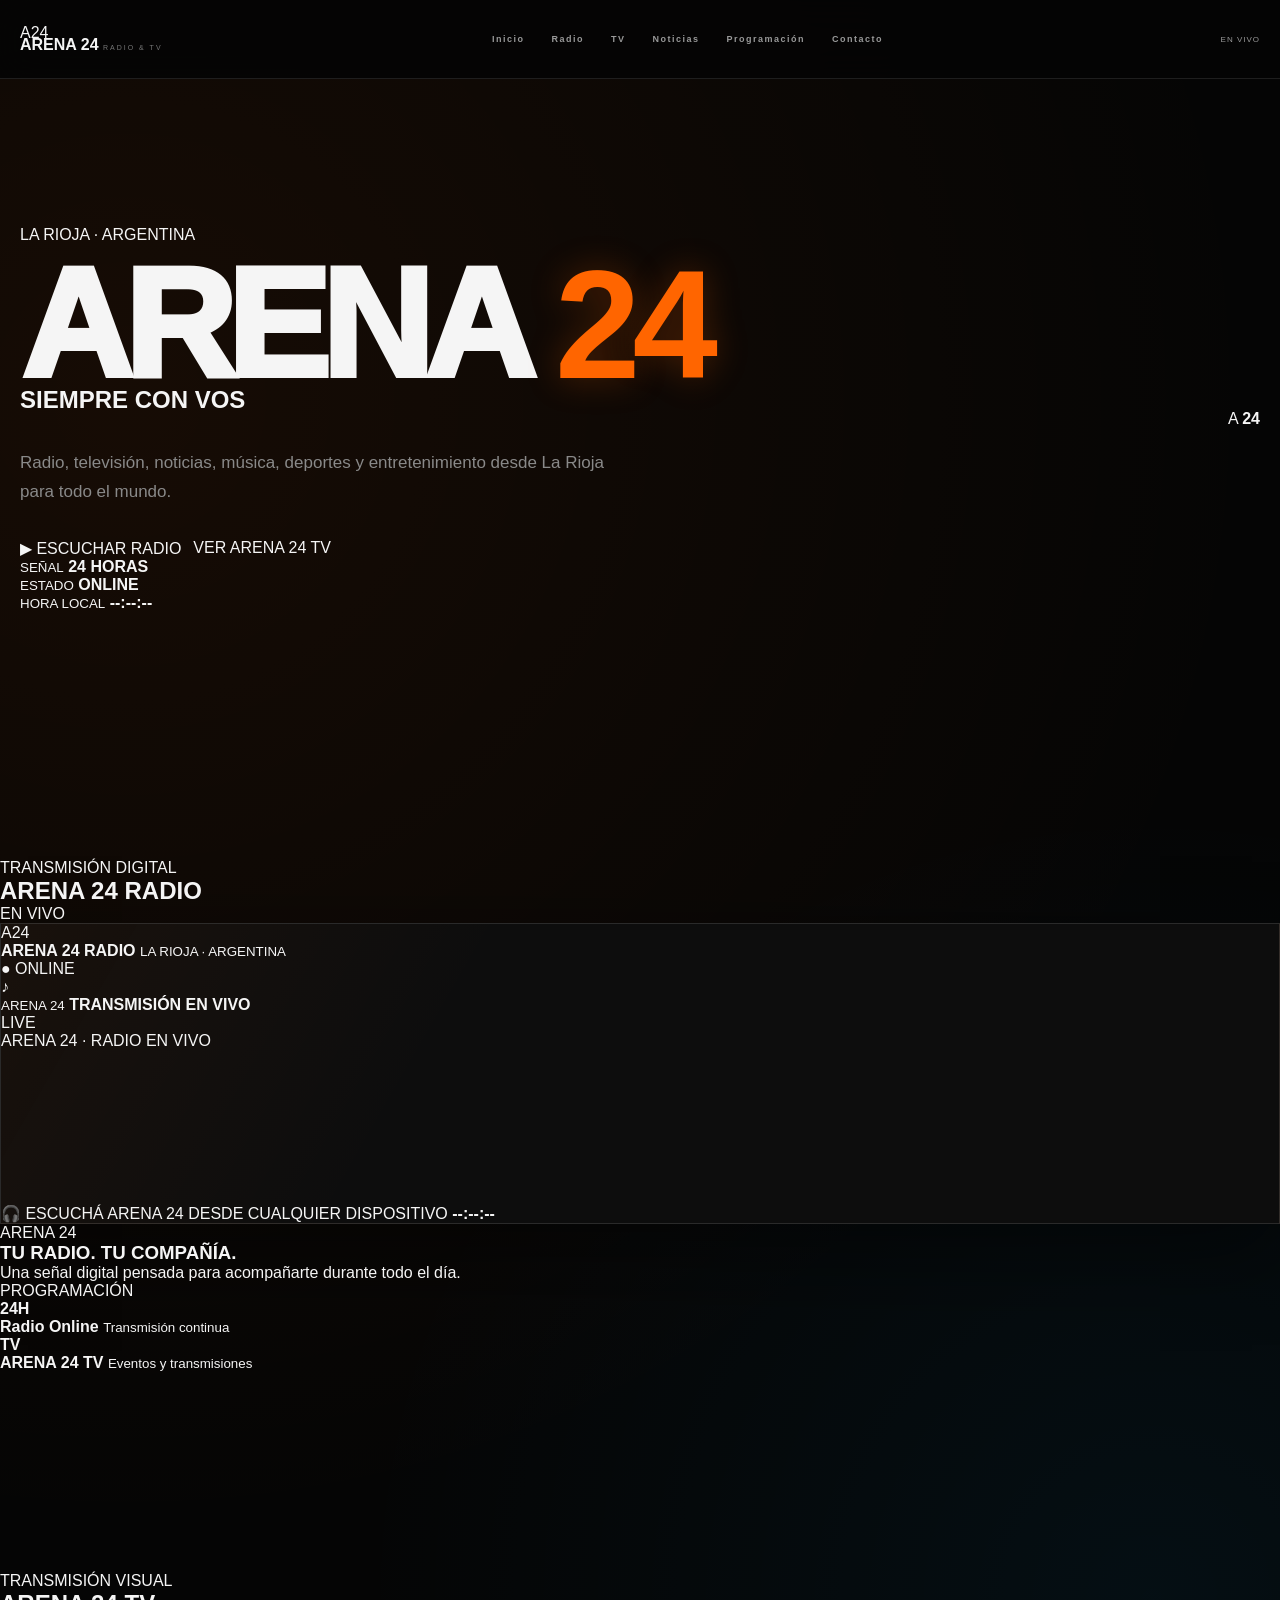
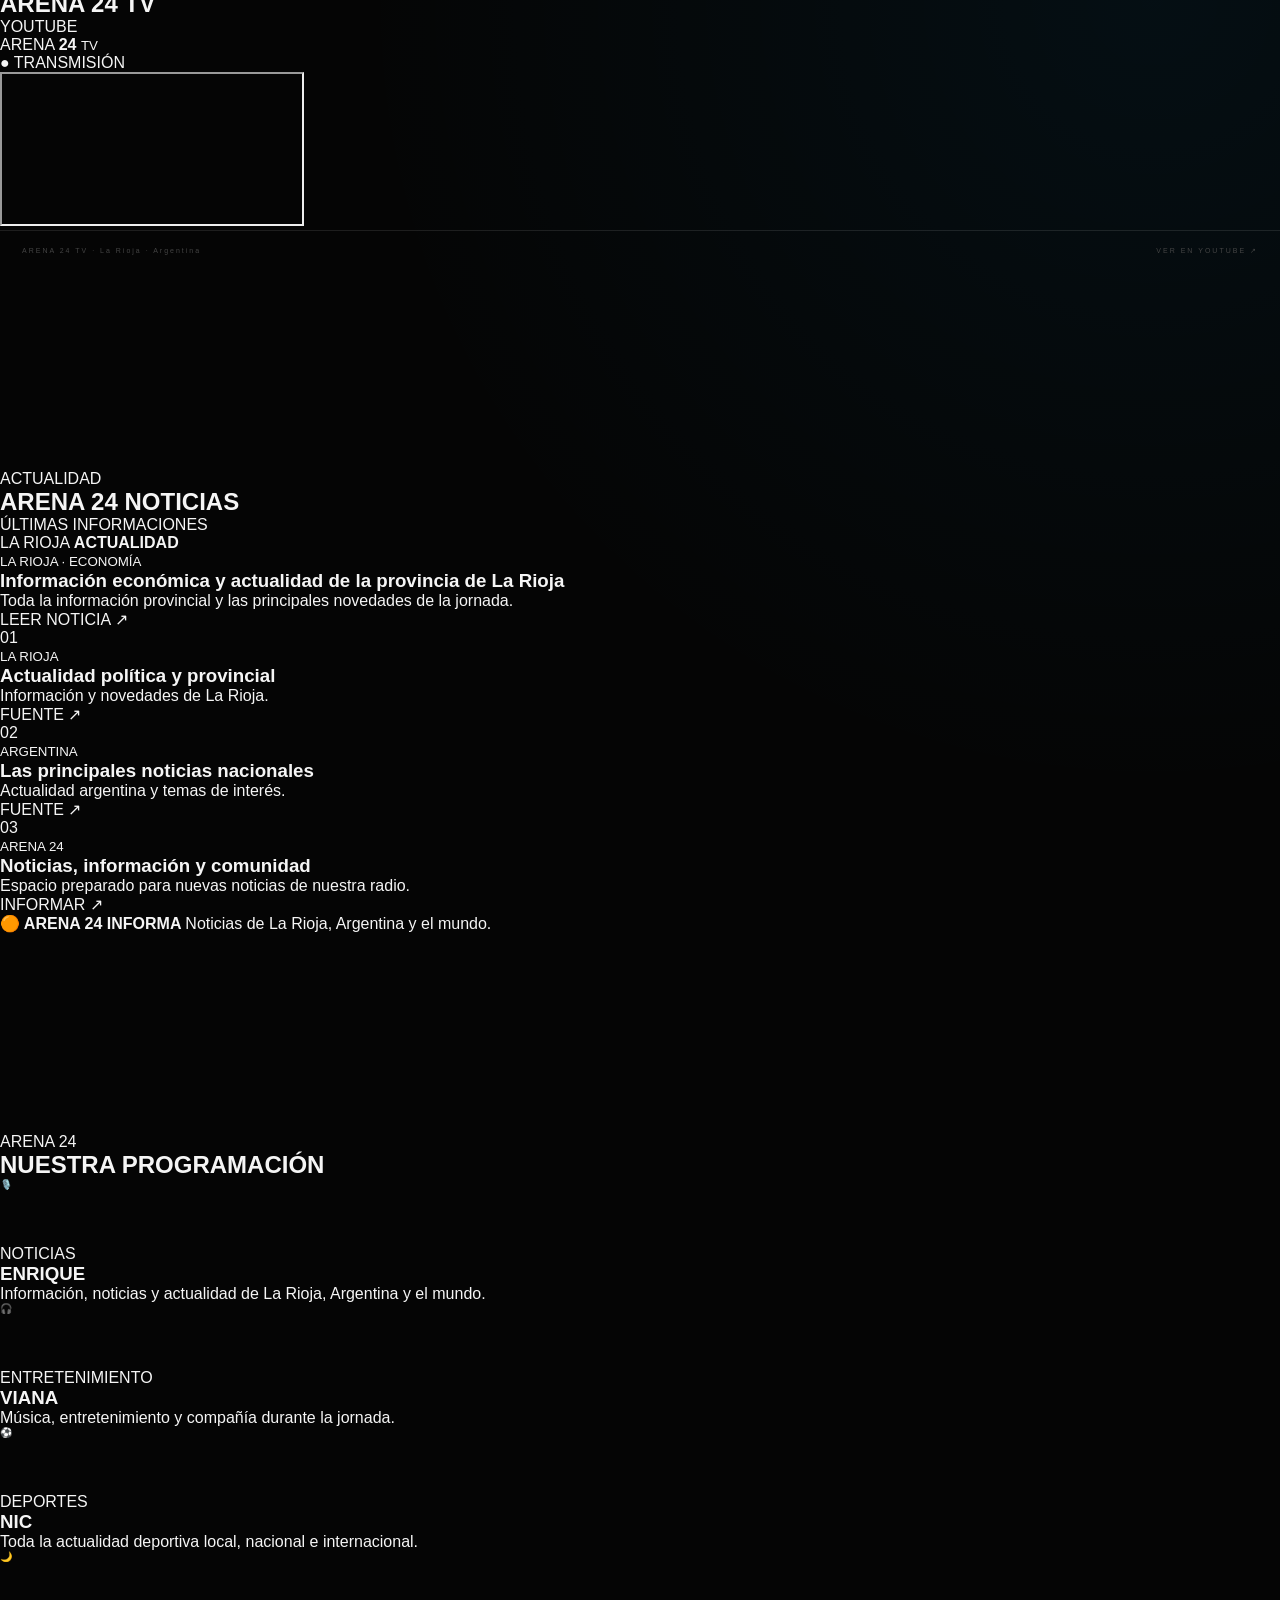
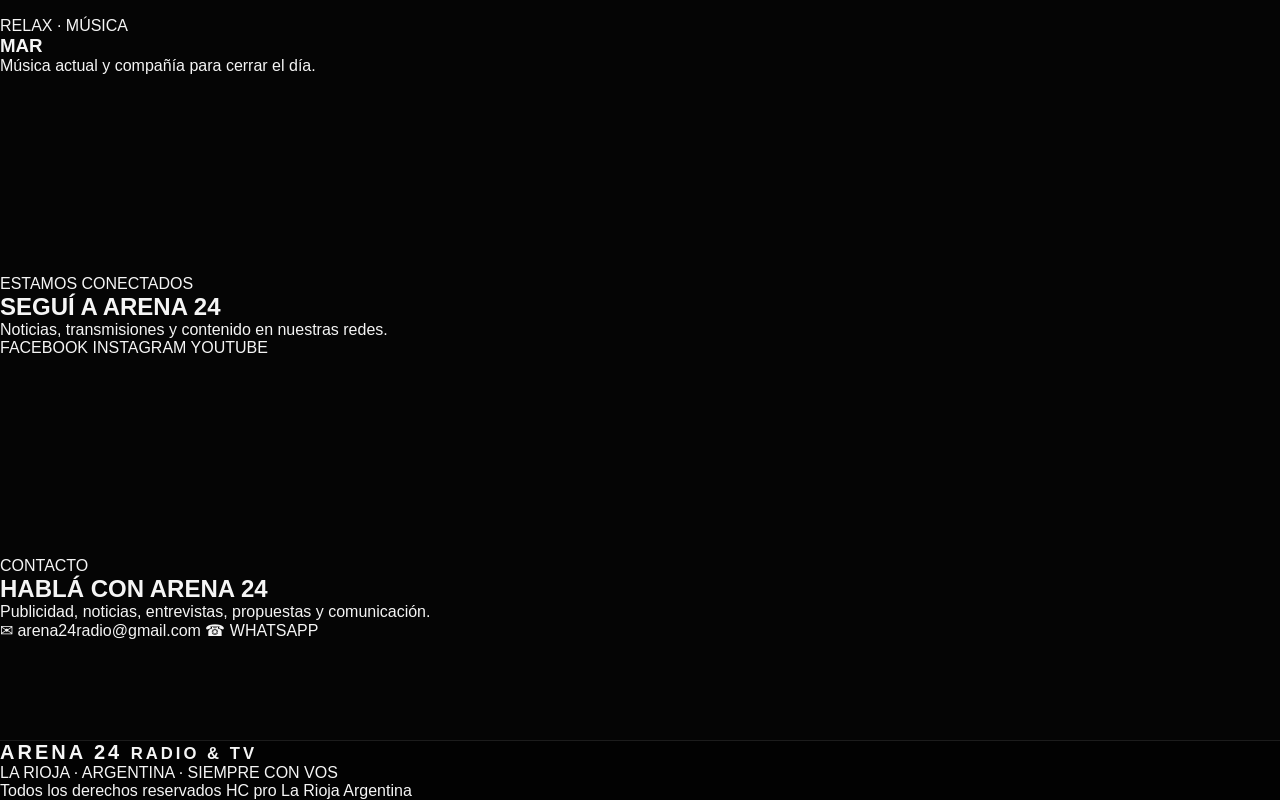
==== commit 7584168d: "Refactor index.html for better organization and content Updated meta tags, header, hero section, and" ====
--- a/index.html
+++ b/index.html
@@ -1,583 +1,779 @@
 <!DOCTYPE html>
 <html lang="es">
 <head>
-<meta charset="UTF-8">
-<meta name="viewport" content="width=device-width, initial-scale=1.0">
-
-<title>ARENA 24 — Radio y TV | La Rioja</title>
-
-<meta name="description"
-content="ARENA 24 Radio y TV — La Rioja Argentina. Música, noticias, deportes y entretenimiento. Siempre con vos.">
-
-<meta name="theme-color" content="#070707">
-
-<link rel="preconnect" href="https://stream.zeno.fm">
-<link rel="preconnect" href="https://www.youtube-nocookie.com">
-
-<link rel="stylesheet" href="styles.css">
+  <meta charset="UTF-8">
+  <meta name="viewport" content="width=device-width, initial-scale=1.0">
+
+  <title>ARENA 24 — Radio y TV | La Rioja</title>
+
+  <meta
+    name="description"
+    content="ARENA 24 — Radio y TV desde La Rioja, Argentina. Noticias, música, deportes y entretenimiento. Siempre con vos."
+  >
+
+  <meta name="theme-color" content="#05070c">
+
+  <link rel="preconnect" href="https://fonts.googleapis.com">
+  <link rel="preconnect" href="https://fonts.gstatic.com" crossorigin>
+
+  <link
+    href="https://fonts.googleapis.com/css2?family=Inter:wght@400;500;600;700;800;900&family=Orbitron:wght@500;600;700;800;900&display=swap"
+    rel="stylesheet"
+  >
+
+  <link rel="stylesheet" href="styles.css">
 </head>
 
 <body>
 
-<!-- =========================
-     FONDO
-========================= -->
-
-<div class="ambient ambient-orange"></div>
-<div class="ambient ambient-blue"></div>
-
-<!-- =========================
-     HEADER
-========================= -->
-
-<header class="header">
+  <div class="background-grid"></div>
+  <div class="glow glow-orange"></div>
+  <div class="glow glow-blue"></div>
+
+  <!-- ================= HEADER ================= -->
+
+  <header class="header">
 
     <div class="header-inner">
 
-        <a href="#inicio" class="logo">
-
-            <span class="logo-name">ARENA</span>
-
-            <span class="logo-number">24</span>
-
-            <small>RADIO · TV · LA RIOJA</small>
-
-        </a>
-
-        <nav>
-
-            <a href="#radio">RADIO</a>
-            <a href="#tv">TV</a>
-            <a href="#programacion">PROGRAMACIÓN</a>
-            <a href="#noticias">NOTICIAS</a>
-            <a href="#contacto">CONTACTO</a>
-
-        </nav>
-
-        <div class="header-live">
-            <span></span>
-            SIEMPRE CON VOS
-        </div>
+      <a href="#inicio" class="logo">
+
+        <div class="logo-box">
+          A<span>24</span>
+        </div>
+
+        <div class="logo-text">
+          <strong>ARENA <b>24</b></strong>
+          <small>RADIO & TV</small>
+        </div>
+
+      </a>
+
+      <nav>
+
+        <a href="#inicio">Inicio</a>
+        <a href="#radio">Radio</a>
+        <a href="#tv">TV</a>
+        <a href="#noticias">Noticias</a>
+        <a href="#programacion">Programación</a>
+        <a href="#contacto">Contacto</a>
+
+      </nav>
+
+      <div class="header-live">
+        <i></i> EN VIVO
+      </div>
 
     </div>
 
-</header>
-
-
-<!-- =========================
-     HERO
-========================= -->
-
-<main id="inicio">
-
-<section class="hero">
-
-    <div class="hero-content">
-
-        <div class="hero-kicker">
-            <span></span>
-            RADIO ONLINE · LA RIOJA ARGENTINA
+  </header>
+
+
+  <main id="inicio">
+
+    <!-- ================= HERO ================= -->
+
+    <section class="hero">
+
+      <div class="hero-content">
+
+        <div class="location">
+          <i></i>
+          LA RIOJA · ARGENTINA
         </div>
 
         <h1>
-            ARENA
-            <strong>24</strong>
+          ARENA <strong>24</strong>
         </h1>
 
+        <h2>SIEMPRE CON VOS</h2>
+
         <p>
-            La radio que te acompaña.
-            Música, información, entretenimiento y deportes.
+          Radio, televisión, noticias, música, deportes y entretenimiento
+          desde La Rioja para todo el mundo.
         </p>
 
         <div class="hero-buttons">
 
-            <a href="#radio" class="btn-main">
-                <span>▶</span>
-                ESCUCHAR RADIO
-            </a>
-
-            <a href="#tv" class="btn-outline">
-                VER ARENA 24 TV
-            </a>
-
-        </div>
-
-    </div>
-
-
-    <div class="hero-side">
-
-        <div class="digital-clock">
-            <small>LA RIOJA · ARGENTINA</small>
-            <strong id="clock">00:00:00</strong>
-            <span id="date">--</span>
-        </div>
-
-        <div class="hero-signal">
-
-            <span class="signal-dot"></span>
+          <a href="#radio" class="btn primary">
+            ▶ ESCUCHAR RADIO
+          </a>
+
+          <a href="#tv" class="btn secondary">
+            VER ARENA 24 TV
+          </a>
+
+        </div>
+
+        <div class="hero-data">
+
+          <div>
+            <small>SEÑAL</small>
+            <strong>24 HORAS</strong>
+          </div>
+
+          <div>
+            <small>ESTADO</small>
+            <strong class="online">
+              <i></i> ONLINE
+            </strong>
+          </div>
+
+          <div>
+            <small>HORA LOCAL</small>
+            <strong id="heroClock">--:--:--</strong>
+          </div>
+
+        </div>
+
+      </div>
+
+
+      <div class="hero-visual">
+
+        <div class="circle circle-one"></div>
+        <div class="circle circle-two"></div>
+
+        <div class="record">
+
+          <div class="record-center">
+            <span>A</span>
+            <b>24</b>
+          </div>
+
+        </div>
+
+        <div class="hero-eq">
+
+          <i></i>
+          <i></i>
+          <i></i>
+          <i></i>
+          <i></i>
+          <i></i>
+          <i></i>
+          <i></i>
+          <i></i>
+          <i></i>
+          <i></i>
+          <i></i>
+
+        </div>
+
+      </div>
+
+    </section>
+
+
+    <!-- ================= RADIO ================= -->
+
+    <section id="radio" class="section">
+
+      <div class="section-title">
+
+        <div>
+          <span>TRANSMISIÓN DIGITAL</span>
+          <h2>ARENA 24 <strong>RADIO</strong></h2>
+        </div>
+
+        <div class="live-badge">
+          <i></i>
+          EN VIVO
+        </div>
+
+      </div>
+
+
+      <div class="radio-layout">
+
+        <div class="radio-console">
+
+          <div class="console-header">
+
+            <div class="mini-logo">
+              A<span>24</span>
+            </div>
 
             <div>
-                <b>ARENA 24</b>
-                <small>SEÑAL ONLINE</small>
-            </div>
-
-        </div>
-
-    </div>
-
-</section>
-
-
-<!-- =========================
-     RADIO
-========================= -->
-
-<section id="radio" class="radio-section">
-
-<div class="content">
-
-    <div class="section-head">
+              <strong>ARENA 24 RADIO</strong>
+              <small>LA RIOJA · ARGENTINA</small>
+            </div>
+
+            <div class="console-online">
+              ● ONLINE
+            </div>
+
+          </div>
+
+
+          <!-- ECUALIZADOR -->
+
+          <div class="equalizer">
+
+            <i></i><i></i><i></i><i></i><i></i>
+            <i></i><i></i><i></i><i></i><i></i>
+            <i></i><i></i><i></i><i></i><i></i>
+            <i></i><i></i><i></i><i></i><i></i>
+            <i></i><i></i><i></i><i></i><i></i>
+            <i></i><i></i><i></i><i></i><i></i>
+
+          </div>
+
+
+          <!-- ESTADO -->
+
+          <div class="now">
+
+            <div class="music-icon">
+              ♪
+            </div>
+
+            <div>
+              <small>ARENA 24</small>
+              <strong>TRANSMISIÓN EN VIVO</strong>
+            </div>
+
+            <div class="now-live">
+              <i></i>
+              LIVE
+            </div>
+
+          </div>
+
+
+          <!-- ================= ZENO ================= -->
+
+          <div class="arena-player">
+
+            <div class="player-glow"></div>
+
+            <div class="player-title">
+              <i></i>
+              ARENA 24 · RADIO EN VIVO
+            </div>
+
+            <div class="zeno-window">
+
+              <iframe
+                src="https://zeno.fm/player/arena-24-la-rioja-argentina-7bqb"
+                frameborder="0"
+                scrolling="no"
+                allow="autoplay"
+                title="ARENA 24 Radio">
+              </iframe>
+
+            </div>
+
+          </div>
+
+
+          <div class="radio-bottom">
+
+            <span>
+              🎧 ESCUCHÁ ARENA 24 DESDE CUALQUIER DISPOSITIVO
+            </span>
+
+            <strong id="radioClock">
+              --:--:--
+            </strong>
+
+          </div>
+
+        </div>
+
+
+        <!-- PANEL LATERAL -->
+
+        <aside class="radio-info">
+
+          <div class="info-card big">
+
+            <span>ARENA 24</span>
+
+            <h3>
+              TU RADIO.
+              <strong>TU COMPAÑÍA.</strong>
+            </h3>
+
+            <p>
+              Una señal digital pensada para acompañarte
+              durante todo el día.
+            </p>
+
+          </div>
+
+
+          <div class="info-card">
+
+            <span>PROGRAMACIÓN</span>
+
+            <div class="mini-show">
+              <b>24H</b>
+              <div>
+                <strong>Radio Online</strong>
+                <small>Transmisión continua</small>
+              </div>
+            </div>
+
+            <div class="mini-show">
+              <b>TV</b>
+              <div>
+                <strong>ARENA 24 TV</strong>
+                <small>Eventos y transmisiones</small>
+              </div>
+            </div>
+
+          </div>
+
+        </aside>
+
+      </div>
+
+    </section>
+
+
+    <!-- ================= TV ================= -->
+
+    <section id="tv" class="section">
+
+      <div class="section-title">
 
         <div>
-            <small>01 · TRANSMISIÓN</small>
-            <h2>ARENA <span>24 RADIO</span></h2>
-        </div>
-
-        <p>
-            Escuchá nuestra señal online desde cualquier lugar.
-        </p>
-
-    </div>
-
-
-    <div class="radio-console">
-
-        <div class="console-top">
-
-            <div class="station">
-
-                <div class="station-mark">
-                    <span>A</span>
-                    <b>24</b>
-                </div>
-
-                <div>
-                    <small>RADIO ONLINE</small>
-                    <h3>ARENA 24</h3>
-                    <p>La Rioja · Argentina</p>
-                </div>
-
-            </div>
-
-
-            <div class="onair">
-
-                <span class="onair-light"></span>
-
-                <div>
-                    <b id="radioStatus">LISTO</b>
-                    <small id="radioConnection">ESPERANDO CONEXIÓN</small>
-                </div>
-
-            </div>
-
-        </div>
-
-
-        <div class="console-display">
-
-            <div class="display-left">
-
-                <span>AHORA EN ARENA 24</span>
-
-                <strong id="nowPlaying">
-                    ARENA 24 RADIO
-                </strong>
-
-                <small>
-                    Música · Información · Entretenimiento · Deportes
-                </small>
-
-            </div>
-
-
-            <div class="visualizer" id="visualizer">
-
-                <i></i><i></i><i></i><i></i><i></i>
-                <i></i><i></i><i></i><i></i><i></i>
-                <i></i><i></i><i></i><i></i><i></i>
-                <i></i><i></i><i></i><i></i><i></i>
-                <i></i><i></i><i></i><i></i><i></i>
-
-            </div>
-
-        </div>
-
-
-        <div class="console-controls">
-
-            <button
-                id="playButton"
-                class="play"
-                type="button"
-                aria-label="Reproducir radio">
-                ▶
-            </button>
-
-
-            <button
-                id="muteButton"
-                class="control"
-                type="button">
-                🔊
-            </button>
-
-
-            <div class="volume">
-
-                <span>VOLUMEN</span>
-
-                <input
-                    id="volumeControl"
-                    type="range"
-                    min="0"
-                    max="1"
-                    step="0.01"
-                    value="0.85">
-
-            </div>
-
-
-            <div class="stream-status">
-
-                <span id="statusLight"></span>
-
-                <b id="statusText">
-                    OFFLINE
-                </b>
-
-            </div>
-
-        </div>
-
-
-        <div class="console-footer">
-
-            <span>STREAM ZENO</span>
-            <span>24 HORAS</span>
-            <span>ARENA 24 · LA RIOJA</span>
-
-        </div>
-
-    </div>
-
-
-    <div class="radio-help" id="radioHelp">
-        Presioná ▶ para comenzar a escuchar.
-    </div>
-
-
-    <audio
-        id="radioAudio"
-        preload="none"
-        playsinline>
-    </audio>
-
-</div>
-
-</section>
-
-
-<!-- =========================
-     TV
-========================= -->
-
-<section id="tv" class="tv-section">
-
-<div class="content">
-
-    <div class="section-head">
-
-        <div>
-            <small>02 · TRANSMISIÓN VISUAL</small>
-            <h2>ARENA <span>24 TV</span></h2>
-        </div>
-
-        <p>
-            Cuando transmitís por YouTube y la inserción está habilitada,
-            la señal aparece aquí.
-        </p>
-
-    </div>
-
-
-    <div class="tv-frame">
-
-        <div class="tv-bar">
-
-            <div class="tv-brand">
-                <b>ARENA 24</b>
-                <span>TV</span>
-            </div>
-
-            <div class="tv-live">
-                <span></span>
-                EN VIVO
-            </div>
-
-            <a
-                href="https://www.youtube.com/@ARENA24LARIOJA/live"
-                target="_blank"
-                rel="noopener noreferrer">
-                VER EN YOUTUBE ↗
-            </a>
-
-        </div>
-
-
-        <div class="tv-screen">
-
-            <iframe
-                src="https://www.youtube-nocookie.com/embed/live_stream?channel=UCrHexRcAlWkaTn8P-BLT3LA&rel=0"
-                title="ARENA 24 TV La Rioja"
-                allow="autoplay; encrypted-media; picture-in-picture; fullscreen"
-                referrerpolicy="strict-origin-when-cross-origin"
-                allowfullscreen>
-            </iframe>
+          <span>TRANSMISIÓN VISUAL</span>
+          <h2>ARENA 24 <strong>TV</strong></h2>
+        </div>
+
+        <div class="tv-status">
+          <i></i>
+          YOUTUBE
+        </div>
+
+      </div>
+
+
+      <div class="tv-box">
+
+        <div class="tv-top">
+
+          <div class="tv-logo">
+            ARENA <strong>24</strong> <small>TV</small>
+          </div>
+
+          <span>
+            ● TRANSMISIÓN
+          </span>
+
+        </div>
+
+
+        <div class="video">
+
+          <iframe
+            src="https://www.youtube-nocookie.com/embed/live_stream?channel=UCrHexRcAlWkaTn8P-BLT3LA&rel=0"
+            title="ARENA 24 TV"
+            allow="autoplay; encrypted-media; picture-in-picture; fullscreen"
+            allowfullscreen
+            referrerpolicy="strict-origin-when-cross-origin">
+          </iframe>
 
         </div>
 
 
         <div class="tv-bottom">
 
-            <span>ARENA 24 RADIO Y TV</span>
-
-            <span>
-                LA RIOJA · ARGENTINA
-            </span>
-
-        </div>
-
-    </div>
-
-</div>
-
-</section>
-
-
-<!-- =========================
-     PROGRAMACIÓN
-========================= -->
-
-<section id="programacion" class="program-section">
-
-<div class="content">
-
-    <div class="section-head">
-
-        <div>
-            <small>03 · PROGRAMACIÓN</small>
-            <h2>NUESTRA <span>PROGRAMACIÓN</span></h2>
-        </div>
-
-    </div>
-
-
-    <div class="programs">
-
-        <article>
-
-            <div class="program-icon">01</div>
-
-            <div>
-                <small>INFORMACIÓN</small>
-                <h3>ENRIQUE</h3>
-                <p>Noticias y actualidad</p>
-            </div>
-
-        </article>
-
-
-        <article>
-
-            <div class="program-icon">02</div>
-
-            <div>
-                <small>ENTRETENIMIENTO</small>
-                <h3>VIANA</h3>
-                <p>Música y entretenimiento</p>
-            </div>
-
-        </article>
-
-
-        <article>
-
-            <div class="program-icon">03</div>
-
-            <div>
-                <small>DEPORTES</small>
-                <h3>NIC</h3>
-                <p>Deportes y actualidad</p>
-            </div>
-
-        </article>
-
-
-        <article>
-
-            <div class="program-icon">04</div>
-
-            <div>
-                <small>MÚSICA</small>
-                <h3>MAR</h3>
-                <p>Relax y música actual</p>
-            </div>
-
-        </article>
-
-    </div>
-
-</div>
-
-</section>
-
-
-<!-- =========================
-     NOTICIAS
-========================= -->
-
-<section id="noticias" class="news-section">
-
-<div class="content">
-
-    <div class="news-box">
-
-        <div class="news-number">
-            04
-        </div>
-
-        <div>
-
-            <small>ARENA 24 INFORMA</small>
-
-            <h2>
-                INFORMACIÓN DE
-                <span>LA RIOJA</span>
-            </h2>
-
-            <p>
-                Noticias, actualidad, deportes y entretenimiento.
-            </p>
-
-        </div>
-
-        <div class="news-symbol">
-            +
-        </div>
-
-    </div>
-
-</div>
-
-</section>
-
-
-<!-- =========================
-     CONTACTO
-========================= -->
-
-<section id="contacto" class="contact-section">
-
-<div class="content">
-
-    <div class="section-head">
-
-        <div>
-            <small>05 · REDES</small>
-            <h2>SEGUÍ A <span>ARENA 24</span></h2>
-        </div>
-
-    </div>
-
-
-    <div class="socials">
-
-        <a
-            href="https://www.facebook.com/arena24radiolarioja"
-            target="_blank"
-            rel="noopener noreferrer">
-            <b>f</b>
-            <span>FACEBOOK</span>
-        </a>
-
-        <a
-            href="https://www.instagram.com/arena24radio"
-            target="_blank"
-            rel="noopener noreferrer">
-            <b>◎</b>
-            <span>INSTAGRAM</span>
-        </a>
-
-        <a
+          <p>
+            ARENA 24 TV · La Rioja · Argentina
+          </p>
+
+          <a
             href="https://www.youtube.com/@ARENA24LARIOJA"
             target="_blank"
             rel="noopener noreferrer">
-            <b>▶</b>
-            <span>YOUTUBE</span>
+            VER EN YOUTUBE ↗
+          </a>
+
+        </div>
+
+      </div>
+
+    </section>
+
+
+    <!-- ================= NOTICIAS ================= -->
+
+    <section id="noticias" class="section">
+
+      <div class="section-title">
+
+        <div>
+          <span>ACTUALIDAD</span>
+          <h2>ARENA 24 <strong>NOTICIAS</strong></h2>
+        </div>
+
+        <div class="news-label">
+          ÚLTIMAS INFORMACIONES
+        </div>
+
+      </div>
+
+
+      <div class="news-grid">
+
+
+        <article class="featured-news">
+
+          <div class="news-cover">
+
+            <div>
+              <span>LA RIOJA</span>
+              <strong>ACTUALIDAD</strong>
+            </div>
+
+          </div>
+
+          <div class="featured-content">
+
+            <small>LA RIOJA · ECONOMÍA</small>
+
+            <h3>
+              Información económica y actualidad
+              de la provincia de La Rioja
+            </h3>
+
+            <p>
+              Toda la información provincial y las principales
+              novedades de la jornada.
+            </p>
+
+            <a
+              href="https://www.fenix951.com.ar/noticia.php?id=354979"
+              target="_blank"
+              rel="noopener noreferrer">
+              LEER NOTICIA ↗
+            </a>
+
+          </div>
+
+        </article>
+
+
+        <div class="news-list">
+
+
+          <article class="news-card">
+
+            <div class="number">
+              01
+            </div>
+
+            <div>
+
+              <small>LA RIOJA</small>
+
+              <h3>
+                Actualidad política y provincial
+              </h3>
+
+              <p>
+                Información y novedades de La Rioja.
+              </p>
+
+              <a
+                href="https://nuevarioja.com.ar/"
+                target="_blank"
+                rel="noopener noreferrer">
+                FUENTE ↗
+              </a>
+
+            </div>
+
+          </article>
+
+
+          <article class="news-card">
+
+            <div class="number">
+              02
+            </div>
+
+            <div>
+
+              <small>ARGENTINA</small>
+
+              <h3>
+                Las principales noticias nacionales
+              </h3>
+
+              <p>
+                Actualidad argentina y temas de interés.
+              </p>
+
+              <a
+                href="https://www.argentina.gob.ar/noticias"
+                target="_blank"
+                rel="noopener noreferrer">
+                FUENTE ↗
+              </a>
+
+            </div>
+
+          </article>
+
+
+          <article class="news-card">
+
+            <div class="number">
+              03
+            </div>
+
+            <div>
+
+              <small>ARENA 24</small>
+
+              <h3>
+                Noticias, información y comunidad
+              </h3>
+
+              <p>
+                Espacio preparado para nuevas noticias
+                de nuestra radio.
+              </p>
+
+              <a href="#contacto">
+                INFORMAR ↗
+              </a>
+
+            </div>
+
+          </article>
+
+        </div>
+
+      </div>
+
+
+      <div class="news-banner">
+
+        <strong>
+          🟠 ARENA 24 INFORMA
+        </strong>
+
+        <span>
+          Noticias de La Rioja, Argentina y el mundo.
+        </span>
+
+      </div>
+
+    </section>
+
+
+    <!-- ================= PROGRAMACIÓN ================= -->
+
+    <section id="programacion" class="section">
+
+      <div class="section-title">
+
+        <div>
+          <span>ARENA 24</span>
+          <h2>NUESTRA <strong>PROGRAMACIÓN</strong></h2>
+        </div>
+
+      </div>
+
+
+      <div class="program-grid">
+
+
+        <article class="program">
+
+          <div class="program-icon">
+            🎙️
+          </div>
+
+          <span>NOTICIAS</span>
+
+          <h3>ENRIQUE</h3>
+
+          <p>
+            Información, noticias y actualidad
+            de La Rioja, Argentina y el mundo.
+          </p>
+
+        </article>
+
+
+        <article class="program">
+
+          <div class="program-icon">
+            🎧
+          </div>
+
+          <span>ENTRETENIMIENTO</span>
+
+          <h3>VIANA</h3>
+
+          <p>
+            Música, entretenimiento y compañía
+            durante la jornada.
+          </p>
+
+        </article>
+
+
+        <article class="program">
+
+          <div class="program-icon">
+            ⚽
+          </div>
+
+          <span>DEPORTES</span>
+
+          <h3>NIC</h3>
+
+          <p>
+            Toda la actualidad deportiva
+            local, nacional e internacional.
+          </p>
+
+        </article>
+
+
+        <article class="program">
+
+          <div class="program-icon">
+            🌙
+          </div>
+
+          <span>RELAX · MÚSICA</span>
+
+          <h3>MAR</h3>
+
+          <p>
+            Música actual y compañía
+            para cerrar el día.
+          </p>
+
+        </article>
+
+
+      </div>
+
+    </section>
+
+
+    <!-- ================= REDES ================= -->
+
+    <section class="social">
+
+      <div>
+
+        <span>ESTAMOS CONECTADOS</span>
+
+        <h2>
+          SEGUÍ A <strong>ARENA 24</strong>
+        </h2>
+
+        <p>
+          Noticias, transmisiones y contenido
+          en nuestras redes.
+        </p>
+
+      </div>
+
+
+      <div class="social-buttons">
+
+        <a
+          href="https://www.facebook.com/arena24radiolarioja"
+          target="_blank"
+          rel="noopener noreferrer">
+          FACEBOOK
         </a>
 
-        <a href="mailto:arena24radio@gmail.com">
-            <b>✉</b>
-            <span>EMAIL</span>
+        <a
+          href="https://www.instagram.com/arena24radio"
+          target="_blank"
+          rel="noopener noreferrer">
+          INSTAGRAM
         </a>
 
+        <a
+          href="https://www.youtube.com/@ARENA24LARIOJA"
+          target="_blank"
+          rel="noopener noreferrer">
+          YOUTUBE
+        </a>
+
+      </div>
+
+    </section>
+
+
+    <!-- ================= CONTACTO ================= -->
+
+    <section id="contacto" class="section">
+
+      <div class="contact">
+
+        <div>
+
+          <span>CONTACTO</span>
+
+          <h2>
+            HABLÁ CON <strong>ARENA 24</strong>
+          </h2>
+
+          <p>
+            Publicidad, noticias, entrevistas,
+            propuestas y comunicación.
+          </p>
+
+        </div>
+
+
+        <div class="contact-buttons">
+
+          <a href="mailto:arena24radio@gmail.com">
+            ✉ arena24radio@gmail.com
+          </a>
+
+          <a
+            href="https://www.whatsapp.com/"
+            target="_blank"
+            rel="noopener noreferrer">
+            ☎ WHATSAPP
+          </a>
+
+        </div>
+
+      </div>
+
+    </section>
+
+  </main>
+
+
+  <!-- ================= FOOTER ================= -->
+
+  <footer>
+
+    <div class="footer-logo">
+      ARENA <strong>24</strong>
+      <small>RADIO & TV</small>
     </div>
 
-</div>
-
-</section>
-
-</main>
-
-
-<!-- =========================
-     FOOTER
-========================= -->
-
-<footer>
-
-    <div class="footer-inner">
-
-        <div class="footer-logo">
-            ARENA <span>24</span>
-        </div>
-
-        <p>
-            Todos los derechos reservados HC pro La Rioja Argentina
-        </p>
-
-        <strong>
-            SIEMPRE CON VOS
-        </strong>
-
+    <div>
+      LA RIOJA · ARGENTINA · SIEMPRE CON VOS
     </div>
 
-</footer>
-
-
-<!-- RADIO FLOTANTE -->
-
-<button
-    id="floatingRadio"
-    class="floating-radio"
-    aria-label="Reproducir radio">
-    ▶
-</button>
-
-
-<script src="app.js"></script>
+    <div>
+      Todos los derechos reservados HC pro La Rioja Argentina
+    </div>
+
+  </footer>
+
+
+  <script src="app.js"></script>
 
 </body>
 </html>
--- a/styles.css
+++ b/styles.css
@@ -1,926 +1,1088 @@
-* {
-  box-sizing: border-box;
-  margin: 0;
-  padding: 0;
-}
-
-:root {
-  --bg: #05070c;
-  --bg2: #090d15;
-  --panel: rgba(12, 17, 27, 0.88);
-  --panel2: rgba(18, 24, 37, 0.92);
-  --orange: #ff6a00;
-  --orange2: #ff9d00;
-  --blue: #00a8ff;
-  --cyan: #00e5ff;
-  --white: #f5f7fb;
-  --muted: #8792a6;
-  --line: rgba(255,255,255,.09);
-  --green: #00e676;
-  --red: #ff3158;
-}
-
-html {
-  scroll-behavior: smooth;
-}
-
-body {
-  min-height: 100vh;
-  background:
-    radial-gradient(circle at 10% 10%, rgba(255,106,0,.09), transparent 30%),
-    radial-gradient(circle at 90% 30%, rgba(0,168,255,.08), transparent 30%),
-    var(--bg);
-  color: var(--white);
-  font-family: Arial, Helvetica, sans-serif;
-  overflow-x: hidden;
-}
-
-a {
-  color: inherit;
-  text-decoration: none;
-}
-
-button,
-input {
-  font: inherit;
-}
-
-.container {
-  width: min(1180px, calc(100% - 32px));
-  margin: 0 auto;
-}
-
-.bg-glow {
-  position: fixed;
-  width: 320px;
-  height: 320px;
-  border-radius: 50%;
-  filter: blur(100px);
-  opacity: .13;
-  pointer-events: none;
-  z-index: -1;
-}
-
-.glow-one {
-  background: var(--orange);
-  top: 20%;
-  left: -180px;
-}
-
-.glow-two {
-  background: var(--blue);
-  right: -180px;
-  top: 55%;
-}
-
-
-/* HEADER */
-
-.site-header {
-  position: sticky;
-  top: 0;
-  z-index: 100;
-  background: rgba(5,7,12,.88);
-  backdrop-filter: blur(18px);
-  border-bottom: 1px solid var(--line);
-}
-
-.header-inner {
-  min-height: 76px;
-  display: flex;
-  align-items: center;
-  justify-content: space-between;
-  gap: 30px;
-}
-
-.brand {
-  display: flex;
-  flex-direction: column;
-  line-height: .9;
-}
-
-.brand-arena {
-  font-size: 25px;
-  font-weight: 900;
-  letter-spacing: 3px;
-}
-
-.brand-number {
-  color: var(--orange);
-  font-size: 30px;
-  font-weight: 900;
-  letter-spacing: 3px;
-}
-
-.brand small {
-  color: var(--muted);
-  font-size: 7px;
-  letter-spacing: 2px;
-  margin-top: 5px;
-}
-
-.main-nav {
-  display: flex;
-  align-items: center;
-  gap: 25px;
-}
-
-.main-nav a {
-  color: #aeb8c9;
-  font-size: 11px;
-  font-weight: 800;
-  letter-spacing: 1.4px;
-  transition: .2s;
-}
-
-.main-nav a:hover {
-  color: var(--orange);
-}
-
-
-/* HERO */
-
-.hero {
-  min-height: 610px;
-  display: flex;
-  align-items: center;
-  justify-content: space-between;
-  gap: 50px;
-  position: relative;
-}
-
-.hero-content {
-  max-width: 720px;
-}
-
-.live-badge {
-  display: inline-flex;
-  align-items: center;
-  gap: 9px;
-  padding: 8px 13px;
-  border: 1px solid rgba(255,106,0,.35);
-  border-radius: 30px;
-  background: rgba(255,106,0,.06);
-  color: #ffad72;
-  font-size: 10px;
-  font-weight: 800;
-  letter-spacing: 1.6px;
-}
-
-.live-dot {
-  width: 8px;
-  height: 8px;
-  border-radius: 50%;
-  background: var(--orange);
-  box-shadow: 0 0 14px var(--orange);
-}
-
-.hero h1 {
-  margin-top: 25px;
-  font-size: clamp(58px, 10vw, 130px);
-  line-height: .83;
-  letter-spacing: -6px;
-  font-weight: 950;
-}
-
-.hero h1 span {
-  color: var(--orange);
-}
-
-.hero p {
-  max-width: 600px;
-  margin-top: 28px;
-  color: var(--muted);
-  font-size: 17px;
-  line-height: 1.7;
-}
-
-.hero-actions {
-  display: flex;
-  flex-wrap: wrap;
-  gap: 12px;
-  margin-top: 30px;
-}
-
-.btn {
-  display: inline-flex;
-  align-items: center;
-  justify-content: center;
-  min-height: 48px;
-  padding: 0 20px;
-  border-radius: 10px;
-  font-size: 11px;
-  font-weight: 900;
-  letter-spacing: 1px;
-  transition: .25s;
-}
-
-.btn-primary {
-  background: linear-gradient(100deg, var(--orange), var(--orange2));
-  color: #090909;
-  box-shadow: 0 10px 35px rgba(255,106,0,.2);
-}
-
-.btn-primary:hover {
-  transform: translateY(-2px);
-}
-
-.btn-secondary {
-  border: 1px solid var(--line);
-  background: rgba(255,255,255,.04);
-}
-
-.btn-secondary:hover {
-  border-color: rgba(0,168,255,.5);
-  color: var(--cyan);
-}
-
-.hero-clock {
-  width: 230px;
-  text-align: right;
-}
-
-.hero-clock span,
-.hero-clock small {
-  display: block;
-  color: var(--muted);
-  font-size: 9px;
-  letter-spacing: 1.5px;
-}
-
-.hero-clock strong {
-  display: block;
-  margin: 7px 0;
-  color: var(--cyan);
-  font-size: 35px;
-  letter-spacing: 2px;
-  text-shadow: 0 0 20px rgba(0,229,255,.35);
-}
-
-
-/* SECTIONS */
-
-.section {
-  padding: 90px 0;
-}
-
-.section-title {
-  display: flex;
-  align-items: flex-start;
-  gap: 18px;
-  margin-bottom: 35px;
-}
-
-.section-title > span {
-  color: var(--orange);
-  font-size: 12px;
-  font-weight: 900;
-  padding-top: 4px;
-}
-
-.section-title small {
-  display: block;
-  color: var(--muted);
-  font-size: 9px;
-  letter-spacing: 2px;
-  margin-bottom: 7px;
-}
-
-.section-title h2 {
-  font-size: clamp(28px, 4vw, 43px);
-  letter-spacing: -1.5px;
-}
-
-.section-title h2 b {
-  color: var(--orange);
-}
-
-
-/* RADIO */
-
-.radio-card {
-  overflow: hidden;
-  border: 1px solid rgba(255,255,255,.1);
-  border-radius: 22px;
-  background:
-    linear-gradient(120deg, rgba(255,106,0,.07), transparent 35%),
-    linear-gradient(300deg, rgba(0,168,255,.07), transparent 40%),
-    var(--panel);
-  box-shadow: 0 30px 80px rgba(0,0,0,.3);
-}
-
-.radio-main {
-  display: flex;
-  align-items: center;
-  gap: 28px;
-  padding: 38px;
-}
-
-.station-logo {
-  width: 110px;
-  height: 110px;
-  flex: 0 0 110px;
-  border-radius: 24px;
-  display: flex;
-  flex-direction: column;
-  align-items: center;
-  justify-content: center;
-  background: #070a10;
-  border: 1px solid rgba(255,106,0,.4);
-  box-shadow:
-    inset 0 0 30px rgba(255,106,0,.08),
-    0 0 35px rgba(255,106,0,.08);
-}
-
-.station-logo span {
-  font-size: 14px;
-  font-weight: 900;
-  letter-spacing: 2px;
-}
-
-.station-logo strong {
-  color: var(--orange);
-  font-size: 42px;
-  line-height: .9;
-}
-
-.radio-info {
-  flex: 1;
-}
-
-.live-status {
-  display: flex;
-  align-items: center;
-  gap: 8px;
-  color: var(--green);
-  font-size: 9px;
-  font-weight: 900;
-  letter-spacing: 1.5px;
-}
-
-.live-status span:first-child {
-  width: 7px;
-  height: 7px;
-  border-radius: 50%;
-  background: var(--green);
-}
-
-.radio-info h3 {
-  margin-top: 10px;
-  font-size: 30px;
-}
-
-.radio-info p {
-  color: var(--muted);
-  margin-top: 5px;
-}
-
-.equalizer {
-  display: flex;
-  align-items: flex-end;
-  gap: 4px;
-  height: 42px;
-  margin-top: 18px;
-}
-
-.equalizer i {
-  width: 5px;
-  height: 15px;
-  border-radius: 4px;
-  background: linear-gradient(to top, var(--orange), var(--cyan));
-  opacity: .3;
-}
-
-.radio-card.playing .equalizer i {
-  opacity: 1;
-  animation: bars .8s infinite ease-in-out alternate;
-}
-
-.radio-card.playing .equalizer i:nth-child(2n) {
-  animation-delay: -.2s;
-}
-
-.radio-card.playing .equalizer i:nth-child(3n) {
-  animation-delay: -.5s;
-}
-
-@keyframes bars {
-  from { height: 8px; }
-  to { height: 40px; }
-}
-
-.radio-controls {
-  min-height: 88px;
-  display: flex;
-  align-items: center;
-  gap: 24px;
-  padding: 20px 38px;
-  border-top: 1px solid var(--line);
-}
-
-.play-button {
-  width: 58px;
-  height: 58px;
-  border: 0;
-  border-radius: 50%;
-  cursor: pointer;
-  background: linear-gradient(135deg, var(--orange), #ff9f00);
-  color: #090909;
-  font-size: 21px;
-  font-weight: 900;
-  box-shadow: 0 0 30px rgba(255,106,0,.22);
-  transition: .2s;
-}
-
-.play-button:hover {
-  transform: scale(1.05);
-}
-
-.volume-area {
-  display: flex;
-  align-items: center;
-  gap: 10px;
-  flex: 1;
-  max-width: 330px;
-}
-
-.icon-button {
-  border: 0;
-  background: transparent;
-  cursor: pointer;
-  font-size: 18px;
-}
-
-#volumeControl {
-  width: 100%;
-  accent-color: var(--orange);
-}
-
-.connection {
-  margin-left: auto;
-  display: flex;
-  align-items: center;
-  gap: 8px;
-  color: var(--muted);
-  font-size: 9px;
-  font-weight: 900;
-  letter-spacing: 1px;
-}
-
-#connectionDot {
-  width: 8px;
-  height: 8px;
-  border-radius: 50%;
-  background: var(--red);
-}
-
-#connectionDot.connected {
-  background: var(--green);
-  box-shadow: 0 0 12px var(--green);
-}
-
-.radio-footer,
-.tv-footer {
-  display: flex;
-  justify-content: space-between;
-  padding: 13px 38px;
-  border-top: 1px solid var(--line);
-  color: #677286;
-  font-size: 8px;
-  letter-spacing: 1.5px;
-}
-
-.radio-message {
-  margin-top: 12px;
-  color: var(--muted);
-  text-align: center;
-  font-size: 11px;
-}
-
-
-/* TV */
-
-.tv-section {
-  background:
-    linear-gradient(180deg, transparent, rgba(0,168,255,.025), transparent);
-}
-
-.tv-card {
-  overflow: hidden;
-  border: 1px solid rgba(255,255,255,.1);
-  border-radius: 22px;
-  background: #020306;
-  box-shadow: 0 30px 100px rgba(0,0,0,.5);
-}
-
-.tv-topbar {
-  height: 55px;
-  display: flex;
-  align-items: center;
-  justify-content: space-between;
-  padding: 0 22px;
-  border-bottom: 1px solid var(--line);
-  background: rgba(12,17,27,.9);
-}
-
-.tv-live {
-  display: flex;
-  align-items: center;
-  gap: 8px;
-  color: var(--red);
-  font-size: 10px;
-  font-weight: 900;
-  letter-spacing: 1.5px;
-}
-
-.tv-live span {
-  width: 8px;
-  height: 8px;
-  border-radius: 50%;
-  background: var(--red);
-  box-shadow: 0 0 12px var(--red);
-}
-
-.tv-title {
-  color: var(--muted);
-  font-size: 9px;
-  letter-spacing: 1.5px;
-}
-
-.video-wrapper {
-  position: relative;
-  width: 100%;
-  aspect-ratio: 16 / 9;
-  background: #000;
-}
-
-.video-wrapper iframe {
-  position: absolute;
-  inset: 0;
-  width: 100%;
-  height: 100%;
-  border: 0;
-  z-index: 2;
-}
-
-.tv-fallback {
-  position: absolute;
-  inset: 0;
-  z-index: 1;
-  display: flex;
-  flex-direction: column;
-  align-items: center;
-  justify-content: center;
-  padding: 30px;
-  text-align: center;
-  background:
-    radial-gradient(circle, rgba(255,106,0,.12), transparent 45%),
-    #030509;
-}
-
-.fallback-icon {
-  width: 64px;
-  height: 64px;
-  border-radius: 50%;
-  display: grid;
-  place-items: center;
-  margin-bottom: 15px;
-  background: var(--orange);
-  color: #000;
-  font-size: 22px;
-}
-
-.tv-fallback h3 {
-  font-size: 25px;
-}
-
-.tv-fallback p {
-  max-width: 500px;
-  color: var(--muted);
-  margin: 10px 0 20px;
-  line-height: 1.5;
-  font-size: 13px;
-}
-
-
-/* PROGRAMACIÓN */
-
-.program-grid {
-  display: grid;
-  grid-template-columns: repeat(4, 1fr);
-  gap: 15px;
-}
-
-.program-card {
-  position: relative;
-  min-height: 245px;
-  padding: 25px;
-  overflow: hidden;
-  border: 1px solid var(--line);
-  border-radius: 18px;
-  background: var(--panel);
-  transition: .25s;
-}
-
-.program-card:hover {
-  transform: translateY(-5px);
-  border-color: rgba(255,106,0,.35);
-}
-
-.program-number {
-  position: absolute;
-  top: 20px;
-  right: 20px;
-  color: #4e596c;
-  font-size: 10px;
-  font-weight: 900;
-}
-
-.program-icon {
-  font-size: 28px;
-  margin-bottom: 35px;
-}
-
-.program-card h3 {
-  font-size: 22px;
-}
-
-.program-card p {
-  color: var(--muted);
-  margin-top: 5px;
-}
-
-.program-card small {
-  display: block;
-  margin-top: 25px;
-  color: var(--orange);
-  font-size: 7px;
-  letter-spacing: 1px;
-}
-
-
-/* NEWS */
-
-.news-section {
-  background: rgba(255,255,255,.018);
-}
-
-.news-panel {
-  display: flex;
-  align-items: center;
-  gap: 25px;
-  padding: 35px;
-  border: 1px solid rgba(255,106,0,.15);
-  border-radius: 18px;
-  background: linear-gradient(90deg, rgba(255,106,0,.07), rgba(0,168,255,.03));
-}
-
-.news-icon {
-  font-size: 40px;
-}
-
-.news-label {
-  color: var(--orange);
-  font-size: 9px;
-  font-weight: 900;
-  letter-spacing: 2px;
-}
-
-.news-panel h3 {
-  margin-top: 7px;
-  font-size: 25px;
-}
-
-.news-panel p {
-  color: var(--muted);
-  margin-top: 6px;
-}
-
-
-/* CONTACT */
-
-.contact-grid {
-  display: grid;
-  grid-template-columns: repeat(4, 1fr);
-  gap: 14px;
-}
-
-.contact-card {
-  min-height: 100px;
-  display: flex;
-  align-items: center;
-  gap: 16px;
-  padding: 20px;
-  border: 1px solid var(--line);
-  border-radius: 15px;
-  background: var(--panel);
-  transition: .2s;
-}
-
-.contact-card:hover {
-  border-color: rgba(0,168,255,.35);
-  transform: translateY(-3px);
-}
-
-.contact-card > span {
-  width: 42px;
-  height: 42px;
-  display: grid;
-  place-items: center;
-  border-radius: 12px;
-  background: rgba(255,106,0,.08);
-  color: var(--orange);
-  font-size: 20px;
-  font-weight: 900;
-}
-
-.contact-card strong,
-.contact-card small {
-  display: block;
-}
-
-.contact-card strong {
-  font-size: 13px;
-}
-
-.contact-card small {
-  color: var(--muted);
-  font-size: 8px;
-  margin-top: 5px;
-}
-
-
-/* FOOTER */
-
-.site-footer {
-  border-top: 1px solid var(--line);
-  background: #03050a;
-}
-
-.footer-inner {
-  min-height: 100px;
-  display: flex;
-  align-items: center;
-  justify-content: space-between;
-  gap: 20px;
-}
-
-.footer-brand strong {
-  display: block;
-  font-size: 20px;
-  letter-spacing: 2px;
-}
-
-.footer-brand strong b {
-  color: var(--orange);
-}
-
-.footer-brand span {
-  color: var(--muted);
-  font-size: 7px;
-  letter-spacing: 2px;
-}
-
-.footer-inner p {
-  color: #657084;
-  font-size: 9px;
-}
-
-.footer-live {
-  color: var(--green);
-  font-size: 8px;
-  font-weight: 900;
-  letter-spacing: 1px;
-}
-
-
-/* FLOATING */
-
-.floating-radio {
-  position: fixed;
-  right: 20px;
-  bottom: 20px;
-  z-index: 200;
-  width: 55px;
-  height: 55px;
-  border: 1px solid rgba(255,255,255,.15);
-  border-radius: 50%;
-  cursor: pointer;
-  background: linear-gradient(135deg, var(--orange), var(--orange2));
-  color: #000;
-  font-weight: 900;
-  box-shadow: 0 10px 35px rgba(0,0,0,.4);
-}
-
-
-/* RESPONSIVE */
-
-@media (max-width: 900px) {
-
-  .main-nav {
-    display: none;
-  }
-
-  .hero {
-    min-height: 530px;
-    flex-direction: column;
-    align-items: flex-start;
-    justify-content: center;
-  }
-
-  .hero-clock {
-    text-align: left;
-  }
-
-  .program-grid,
-  .contact-grid {
-    grid-template-columns: repeat(2, 1fr);
-  }
-
-}
-
-@media (max-width: 600px) {
-
-  .container {
-    width: min(100% - 22px, 1180px);
-  }
-
-  .section {
-    padding: 65px 0;
-  }
-
-  .hero {
-    min-height: 500px;
-  }
-
-  .hero h1 {
-    font-size: 62px;
-    letter-spacing: -3px;
-  }
-
-  .hero p {
-    font-size: 14px;
-  }
-
-  .radio-main {
-    padding: 25px;
-    flex-direction: column;
-    align-items: flex-start;
-  }
-
-  .station-logo {
-    width: 85px;
-    height: 85px;
-    flex-basis: 85px;
-  }
-
-  .station-logo strong {
-    font-size: 32px;
-  }
-
-  .radio-controls {
-    padding: 18px 25px;
-    flex-wrap: wrap;
-  }
-
-  .volume-area {
-    min-width: 150px;
-  }
-
-  .connection {
-    width: 100%;
-    margin-left: 0;
-  }
-
-  .radio-footer,
-  .tv-footer {
-    padding: 12px 20px;
-    flex-wrap: wrap;
-    gap: 8px;
-  }
-
-  .program-grid,
-  .contact-grid {
-    grid-template-columns: 1fr;
-  }
-
-  .news-panel {
-    padding: 25px;
-    align-items: flex-start;
-  }
-
-  .footer-inner {
-    padding: 25px 0;
-    flex-direction: column;
-    align-items: flex-start;
-  }
-
-  .tv-topbar {
-    padding: 0 14px;
-  }
-
-  .tv-title {
-    display: none;
-  }
-
-}
+*{
+    box-sizing:border-box;
+    margin:0;
+    padding:0;
+}
+
+:root{
+    --black:#050505;
+    --black2:#090909;
+    --panel:#101010;
+    --panel2:#151515;
+    --orange:#ff6500;
+    --orange2:#ff9b00;
+    --blue:#00aaff;
+    --cyan:#00eaff;
+    --white:#f5f5f5;
+    --gray:#8b8b8b;
+    --line:rgba(255,255,255,.10);
+    --green:#00e676;
+    --red:#ff304f;
+}
+
+html{
+    scroll-behavior:smooth;
+}
+
+body{
+    background:
+        radial-gradient(circle at 10% 10%,rgba(255,101,0,.07),transparent 30%),
+        radial-gradient(circle at 90% 40%,rgba(0,170,255,.06),transparent 30%),
+        var(--black);
+    color:var(--white);
+    font-family:Arial,Helvetica,sans-serif;
+    overflow-x:hidden;
+}
+
+a{
+    color:inherit;
+    text-decoration:none;
+}
+
+button,input{
+    font:inherit;
+}
+
+.content{
+    width:min(1180px,calc(100% - 36px));
+    margin:auto;
+}
+
+
+/* =========================
+   AMBIENTE
+========================= */
+
+.ambient{
+    position:fixed;
+    width:350px;
+    height:350px;
+    border-radius:50%;
+    filter:blur(120px);
+    opacity:.12;
+    pointer-events:none;
+    z-index:-1;
+}
+
+.ambient-orange{
+    background:var(--orange);
+    left:-200px;
+    top:25%;
+}
+
+.ambient-blue{
+    background:var(--blue);
+    right:-200px;
+    bottom:15%;
+}
+
+
+/* =========================
+   HEADER
+========================= */
+
+.header{
+    position:sticky;
+    top:0;
+    z-index:1000;
+    background:rgba(5,5,5,.90);
+    backdrop-filter:blur(18px);
+    border-bottom:1px solid var(--line);
+}
+
+.header-inner{
+    width:min(1240px,calc(100% - 36px));
+    min-height:78px;
+    margin:auto;
+    display:flex;
+    align-items:center;
+    justify-content:space-between;
+    gap:30px;
+}
+
+.logo{
+    display:flex;
+    flex-direction:column;
+    line-height:.78;
+}
+
+.logo-name{
+    font-size:25px;
+    font-weight:900;
+    letter-spacing:4px;
+}
+
+.logo-number{
+    color:var(--orange);
+    font-size:34px;
+    font-weight:900;
+    letter-spacing:3px;
+}
+
+.logo small{
+    color:#777;
+    font-size:7px;
+    letter-spacing:2px;
+    margin-top:7px;
+}
+
+nav{
+    display:flex;
+    gap:27px;
+}
+
+nav a{
+    color:#999;
+    font-size:9px;
+    font-weight:bold;
+    letter-spacing:1.5px;
+    transition:.2s;
+}
+
+nav a:hover{
+    color:var(--orange);
+}
+
+.header-live{
+    display:flex;
+    align-items:center;
+    gap:8px;
+    color:#999;
+    font-size:8px;
+    letter-spacing:1px;
+}
+
+.header-live span{
+    width:7px;
+    height:7px;
+    background:var(--orange);
+    border-radius:50%;
+    box-shadow:0 0 14px var(--orange);
+}
+
+
+/* =========================
+   HERO
+========================= */
+
+.hero{
+    width:min(1240px,calc(100% - 36px));
+    min-height:680px;
+    margin:auto;
+    display:flex;
+    align-items:center;
+    justify-content:space-between;
+    gap:60px;
+}
+
+.hero-content{
+    max-width:780px;
+}
+
+.hero-kicker{
+    display:flex;
+    align-items:center;
+    gap:10px;
+    color:#8d8d8d;
+    font-size:9px;
+    font-weight:bold;
+    letter-spacing:2px;
+}
+
+.hero-kicker span{
+    width:30px;
+    height:1px;
+    background:var(--orange);
+}
+
+.hero h1{
+    margin-top:22px;
+    font-size:clamp(75px,12vw,155px);
+    line-height:.78;
+    letter-spacing:-8px;
+    font-weight:950;
+}
+
+.hero h1 strong{
+    color:var(--orange);
+    text-shadow:0 0 35px rgba(255,101,0,.25);
+}
+
+.hero p{
+    max-width:600px;
+    color:#898989;
+    font-size:17px;
+    line-height:1.7;
+    margin-top:35px;
+}
+
+.hero-buttons{
+    display:flex;
+    gap:12px;
+    flex-wrap:wrap;
+    margin-top:32px;
+}
+
+.btn-main,
+.btn-outline{
+    min-height:50px;
+    padding:0 22px;
+    display:inline-flex;
+    align-items:center;
+    justify-content:center;
+    gap:10px;
+    border-radius:4px;
+    font-size:9px;
+    font-weight:bold;
+    letter-spacing:1.5px;
+}
+
+.btn-main{
+    background:var(--orange);
+    color:#050505;
+    box-shadow:0 12px 40px rgba(255,101,0,.18);
+}
+
+.btn-outline{
+    border:1px solid var(--line);
+    color:#bbb;
+}
+
+.btn-outline:hover{
+    border-color:var(--blue);
+    color:var(--blue);
+}
+
+.hero-side{
+    min-width:230px;
+}
+
+.digital-clock{
+    padding:25px;
+    border-left:2px solid var(--orange);
+    background:rgba(255,255,255,.025);
+}
+
+.digital-clock small{
+    display:block;
+    color:#777;
+    font-size:8px;
+    letter-spacing:2px;
+}
+
+.digital-clock strong{
+    display:block;
+    color:var(--cyan);
+    font-size:30px;
+    margin:9px 0;
+    letter-spacing:2px;
+}
+
+.digital-clock span{
+    color:#777;
+    font-size:9px;
+}
+
+.hero-signal{
+    margin-top:20px;
+    display:flex;
+    align-items:center;
+    gap:12px;
+    padding:15px 20px;
+    border:1px solid var(--line);
+}
+
+.signal-dot{
+    width:8px;
+    height:8px;
+    background:var(--green);
+    border-radius:50%;
+    box-shadow:0 0 15px var(--green);
+}
+
+.hero-signal b,
+.hero-signal small{
+    display:block;
+}
+
+.hero-signal b{
+    font-size:10px;
+    letter-spacing:1px;
+}
+
+.hero-signal small{
+    color:#666;
+    font-size:7px;
+    margin-top:4px;
+}
+
+
+/* =========================
+   SECTION
+========================= */
+
+section{
+    padding:100px 0;
+}
+
+.section-head{
+    display:flex;
+    justify-content:space-between;
+    align-items:end;
+    gap:30px;
+    margin-bottom:35px;
+}
+
+.section-head small{
+    display:block;
+    color:var(--orange);
+    font-size:8px;
+    font-weight:bold;
+    letter-spacing:2px;
+    margin-bottom:8px;
+}
+
+.section-head h2{
+    font-size:42px;
+    letter-spacing:-2px;
+}
+
+.section-head h2 span{
+    color:var(--orange);
+}
+
+.section-head p{
+    max-width:430px;
+    color:#666;
+    font-size:11px;
+    line-height:1.7;
+}
+
+
+/* =========================
+   RADIO
+========================= */
+
+.radio-section{
+    background:
+        linear-gradient(180deg,transparent,rgba(255,101,0,.025),transparent);
+}
+
+.radio-console{
+    overflow:hidden;
+    border:1px solid rgba(255,255,255,.12);
+    background:
+        linear-gradient(120deg,rgba(255,101,0,.05),transparent 35%),
+        #0d0d0d;
+    box-shadow:0 30px 80px rgba(0,0,0,.45);
+}
+
+.console-top{
+    min-height:125px;
+    display:flex;
+    justify-content:space-between;
+    align-items:center;
+    padding:28px 35px;
+    border-bottom:1px solid var(--line);
+}
+
+.station{
+    display:flex;
+    align-items:center;
+    gap:18px;
+}
+
+.station-mark{
+    width:75px;
+    height:75px;
+    display:flex;
+    flex-direction:column;
+    justify-content:center;
+    align-items:center;
+    border:1px solid rgba(255,101,0,.45);
+    background:#080808;
+    box-shadow:inset 0 0 25px rgba(255,101,0,.06);
+}
+
+.station-mark span{
+    font-size:12px;
+    font-weight:bold;
+    letter-spacing:2px;
+}
+
+.station-mark b{
+    color:var(--orange);
+    font-size:31px;
+    line-height:.9;
+}
+
+.station small{
+    color:#666;
+    font-size:7px;
+    letter-spacing:2px;
+}
+
+.station h3{
+    margin-top:7px;
+    font-size:27px;
+    letter-spacing:1px;
+}
+
+.station p{
+    color:#666;
+    font-size:9px;
+    margin-top:5px;
+}
+
+.onair{
+    display:flex;
+    align-items:center;
+    gap:10px;
+}
+
+.onair-light{
+    width:8px;
+    height:8px;
+    border-radius:50%;
+    background:#555;
+}
+
+.onair b,
+.onair small{
+    display:block;
+}
+
+.onair b{
+    color:#999;
+    font-size:10px;
+    letter-spacing:1px;
+}
+
+.onair small{
+    color:#555;
+    font-size:7px;
+    margin-top:4px;
+}
+
+.console-display{
+    min-height:210px;
+    padding:35px;
+    display:flex;
+    align-items:center;
+    justify-content:space-between;
+    gap:30px;
+    background:#080808;
+}
+
+.display-left{
+    min-width:280px;
+}
+
+.display-left span{
+    color:#555;
+    font-size:8px;
+    letter-spacing:2px;
+}
+
+.display-left strong{
+    display:block;
+    color:#eee;
+    font-size:27px;
+    margin:15px 0 7px;
+}
+
+.display-left small{
+    color:#666;
+    font-size:9px;
+}
+
+.visualizer{
+    height:100px;
+    flex:1;
+    max-width:470px;
+    display:flex;
+    align-items:center;
+    justify-content:center;
+    gap:5px;
+}
+
+.visualizer i{
+    display:block;
+    width:5px;
+    height:15px;
+    border-radius:3px;
+    background:linear-gradient(to top,var(--orange),var(--blue));
+    opacity:.22;
+}
+
+.radio-console.playing .visualizer i{
+    opacity:1;
+    animation:equalize .65s ease-in-out infinite alternate;
+}
+
+.radio-console.playing .visualizer i:nth-child(2n){
+    animation-delay:-.25s;
+}
+
+.radio-console.playing .visualizer i:nth-child(3n){
+    animation-delay:-.45s;
+}
+
+.radio-console.playing .visualizer i:nth-child(4n){
+    animation-delay:-.15s;
+}
+
+@keyframes equalize{
+    from{height:12px}
+    to{height:90px}
+}
+
+.console-controls{
+    min-height:90px;
+    display:flex;
+    align-items:center;
+    gap:20px;
+    padding:18px 35px;
+    border-top:1px solid var(--line);
+}
+
+.play{
+    width:58px;
+    height:58px;
+    border:0;
+    border-radius:50%;
+    background:var(--orange);
+    color:#050505;
+    cursor:pointer;
+    font-size:18px;
+    font-weight:bold;
+    box-shadow:0 0 30px rgba(255,101,0,.2);
+}
+
+.control{
+    border:0;
+    background:none;
+    cursor:pointer;
+    font-size:17px;
+}
+
+.volume{
+    flex:1;
+    max-width:330px;
+}
+
+.volume span{
+    display:block;
+    color:#555;
+    font-size:7px;
+    letter-spacing:2px;
+    margin-bottom:8px;
+}
+
+.volume input{
+    width:100%;
+    accent-color:var(--orange);
+}
+
+.stream-status{
+    margin-left:auto;
+    display:flex;
+    align-items:center;
+    gap:8px;
+}
+
+.stream-status span{
+    width:7px;
+    height:7px;
+    border-radius:50%;
+    background:var(--red);
+}
+
+.stream-status span.connected{
+    background:var(--green);
+    box-shadow:0 0 14px var(--green);
+}
+
+.stream-status b{
+    color:#666;
+    font-size:8px;
+    letter-spacing:1px;
+}
+
+.console-footer{
+    display:flex;
+    justify-content:space-between;
+    padding:12px 35px;
+    border-top:1px solid var(--line);
+    color:#444;
+    font-size:7px;
+    letter-spacing:2px;
+}
+
+.radio-help{
+    text-align:center;
+    color:#666;
+    font-size:9px;
+    margin-top:12px;
+}
+
+
+/* =========================
+   TV
+========================= */
+
+.tv-section{
+    background:#030303;
+}
+
+.tv-frame{
+    overflow:hidden;
+    border:1px solid rgba(255,255,255,.12);
+    background:#000;
+    box-shadow:0 35px 100px rgba(0,0,0,.6);
+}
+
+.tv-bar{
+    height:58px;
+    padding:0 22px;
+    display:flex;
+    align-items:center;
+    justify-content:space-between;
+    border-bottom:1px solid var(--line);
+    background:#0d0d0d;
+}
+
+.tv-brand{
+    display:flex;
+    align-items:center;
+    gap:7px;
+    font-size:11px;
+    letter-spacing:1px;
+}
+
+.tv-brand span{
+    color:var(--orange);
+}
+
+.tv-live{
+    display:flex;
+    align-items:center;
+    gap:8px;
+    color:#aaa;
+    font-size:8px;
+    letter-spacing:1.5px;
+}
+
+.tv-live span{
+    width:7px;
+    height:7px;
+    border-radius:50%;
+    background:var(--red);
+    box-shadow:0 0 12px var(--red);
+}
+
+.tv-bar a{
+    color:var(--orange);
+    font-size:8px;
+    letter-spacing:1px;
+}
+
+.tv-screen{
+    width:100%;
+    aspect-ratio:16/9;
+    background:#000;
+}
+
+.tv-screen iframe{
+    width:100%;
+    height:100%;
+    border:0;
+    display:block;
+}
+
+.tv-bottom{
+    min-height:40px;
+    padding:0 22px;
+    display:flex;
+    align-items:center;
+    justify-content:space-between;
+    color:#444;
+    font-size:7px;
+    letter-spacing:2px;
+    border-top:1px solid var(--line);
+}
+
+
+/* =========================
+   PROGRAMAS
+========================= */
+
+.program-section{
+    background:
+        radial-gradient(circle at 80% 50%,rgba(0,170,255,.04),transparent 35%);
+}
+
+.programs{
+    display:grid;
+    grid-template-columns:repeat(4,1fr);
+    border-top:1px solid var(--line);
+    border-left:1px solid var(--line);
+}
+
+.programs article{
+    min-height:220px;
+    padding:28px;
+    border-right:1px solid var(--line);
+    border-bottom:1px solid var(--line);
+    background:#0a0a0a;
+    transition:.25s;
+}
+
+.programs article:hover{
+    background:#101010;
+    box-shadow:inset 0 -2px 0 var(--orange);
+}
+
+.program-icon{
+    color:#444;
+    font-size:10px;
+    font-weight:bold;
+    letter-spacing:2px;
+    margin-bottom:55px;
+}
+
+.programs small{
+    color:var(--orange);
+    font-size:7px;
+    letter-spacing:2px;
+}
+
+.programs h3{
+    margin-top:8px;
+    font-size:24px;
+}
+
+.programs p{
+    color:#666;
+    font-size:10px;
+    margin-top:7px;
+}
+
+
+/* =========================
+   NOTICIAS
+========================= */
+
+.news-section{
+    padding-top:60px;
+}
+
+.news-box{
+    min-height:220px;
+    padding:40px;
+    display:flex;
+    align-items:center;
+    gap:30px;
+    border:1px solid rgba(255,101,0,.18);
+    background:
+        linear-gradient(90deg,rgba(255,101,0,.07),transparent),
+        #0a0a0a;
+}
+
+.news-number{
+    color:#333;
+    font-size:12px;
+    font-weight:bold;
+}
+
+.news-box small{
+    color:var(--orange);
+    font-size:8px;
+    letter-spacing:2px;
+}
+
+.news-box h2{
+    margin-top:10px;
+    font-size:34px;
+}
+
+.news-box h2 span{
+    color:var(--orange);
+}
+
+.news-box p{
+    color:#666;
+    margin-top:8px;
+    font-size:11px;
+}
+
+.news-symbol{
+    margin-left:auto;
+    color:var(--orange);
+    font-size:60px;
+    font-weight:100;
+}
+
+
+/* =========================
+   CONTACTO
+========================= */
+
+.socials{
+    display:grid;
+    grid-template-columns:repeat(4,1fr);
+    gap:10px;
+}
+
+.socials a{
+    min-height:100px;
+    display:flex;
+    flex-direction:column;
+    justify-content:space-between;
+    padding:22px;
+    border:1px solid var(--line);
+    background:#0b0b0b;
+    transition:.2s;
+}
+
+.socials a:hover{
+    border-color:var(--orange);
+    transform:translateY(-3px);
+}
+
+.socials b{
+    color:var(--orange);
+    font-size:22px;
+}
+
+.socials span{
+    color:#777;
+    font-size:8px;
+    font-weight:bold;
+    letter-spacing:1.5px;
+}
+
+
+/* =========================
+   FOOTER
+========================= */
+
+footer{
+    border-top:1px solid var(--line);
+    background:#020202;
+}
+
+.footer-inner{
+    width:min(1180px,calc(100% - 36px));
+    min-height:100px;
+    margin:auto;
+    display:flex;
+    align-items:center;
+    justify-content:space-between;
+    gap:20px;
+}
+
+.footer-logo{
+    font-size:20px;
+    font-weight:900;
+    letter-spacing:3px;
+}
+
+.footer-logo span{
+    color:var(--orange);
+}
+
+.footer-inner p{
+    color:#444;
+    font-size:8px;
+}
+
+.footer-inner strong{
+    color:#555;
+    font-size:7px;
+    letter-spacing:2px;
+}
+
+
+/* =========================
+   BOTÓN FLOTANTE
+========================= */
+
+.floating-radio{
+    position:fixed;
+    right:20px;
+    bottom:20px;
+    width:56px;
+    height:56px;
+    border:1px solid rgba(255,255,255,.15);
+    border-radius:50%;
+    background:var(--orange);
+    color:#050505;
+    cursor:pointer;
+    z-index:2000;
+    box-shadow:0 10px 35px rgba(0,0,0,.5);
+}
+
+
+/* =========================
+   RESPONSIVE
+========================= */
+
+@media(max-width:900px){
+
+    nav{
+        display:none;
+    }
+
+    .header-live{
+        display:none;
+    }
+
+    .hero{
+        min-height:570px;
+        flex-direction:column;
+        align-items:flex-start;
+        justify-content:center;
+    }
+
+    .hero-side{
+        width:100%;
+        display:flex;
+        gap:15px;
+    }
+
+    .digital-clock{
+        flex:1;
+    }
+
+    .hero-signal{
+        flex:1;
+        margin-top:0;
+    }
+
+    .programs,
+    .socials{
+        grid-template-columns:repeat(2,1fr);
+    }
+
+    .console-display{
+        flex-direction:column;
+        align-items:flex-start;
+    }
+
+    .visualizer{
+        width:100%;
+        max-width:none;
+    }
+}
+
+@media(max-width:600px){
+
+    .content,
+    .hero,
+    .header-inner,
+    .footer-inner{
+        width:calc(100% - 22px);
+    }
+
+    section{
+        padding:70px 0;
+    }
+
+    .hero h1{
+        font-size:78px;
+        letter-spacing:-5px;
+    }
+
+    .hero p{
+        font-size:14px;
+    }
+
+    .hero-side{
+        flex-direction:column;
+    }
+
+    .hero-signal{
+        margin-top:0;
+    }
+
+    .section-head{
+        display:block;
+    }
+
+    .section-head h2{
+        font-size:31px;
+    }
+
+    .section-head p{
+        margin-top:15px;
+    }
+
+    .console-top{
+        padding:22px;
+        align-items:flex-start;
+        gap:20px;
+        flex-direction:column;
+    }
+
+    .console-display{
+        padding:25px 22px;
+    }
+
+    .display-left{
+        min-width:0;
+    }
+
+    .display-left strong{
+        font-size:22px;
+    }
+
+    .console-controls{
+        padding:18px 22px;
+        flex-wrap:wrap;
+    }
+
+    .volume{
+        min-width:130px;
+        flex:1;
+    }
+
+    .stream-status{
+        width:100%;
+        margin-left:0;
+    }
+
+    .console-footer{
+        padding:12px 20px;
+        flex-wrap:wrap;
+        gap:8px;
+    }
+
+    .tv-bar a{
+        display:none;
+    }
+
+    .programs,
+    .socials{
+        grid-template-columns:1fr;
+    }
+
+    .news-box{
+        padding:28px;
+        align-items:flex-start;
+    }
+
+    .news-box h2{
+        font-size:27px;
+    }
+
+    .news-symbol{
+        display:none;
+    }
+
+    .footer-inner{
+        padding:25px 0;
+        flex-direction:column;
+        align-items:flex-start;
+    }
+}
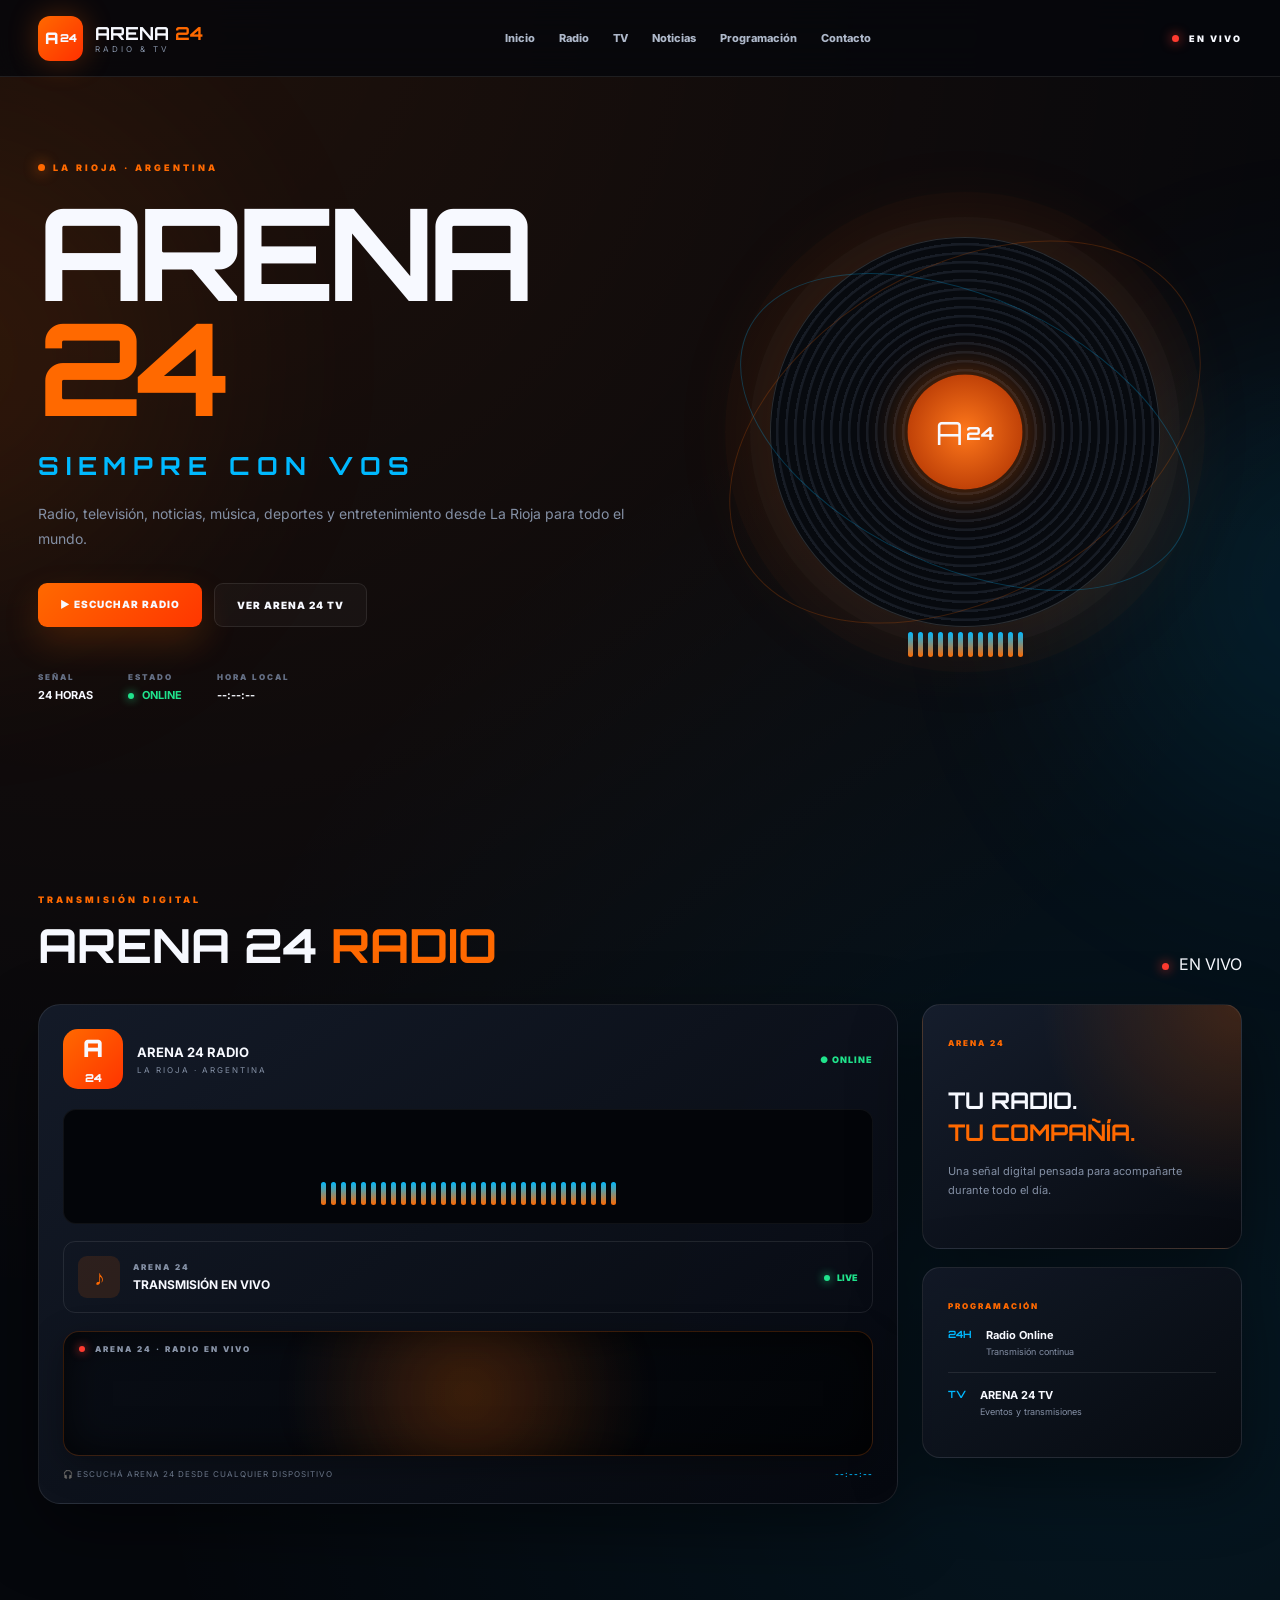
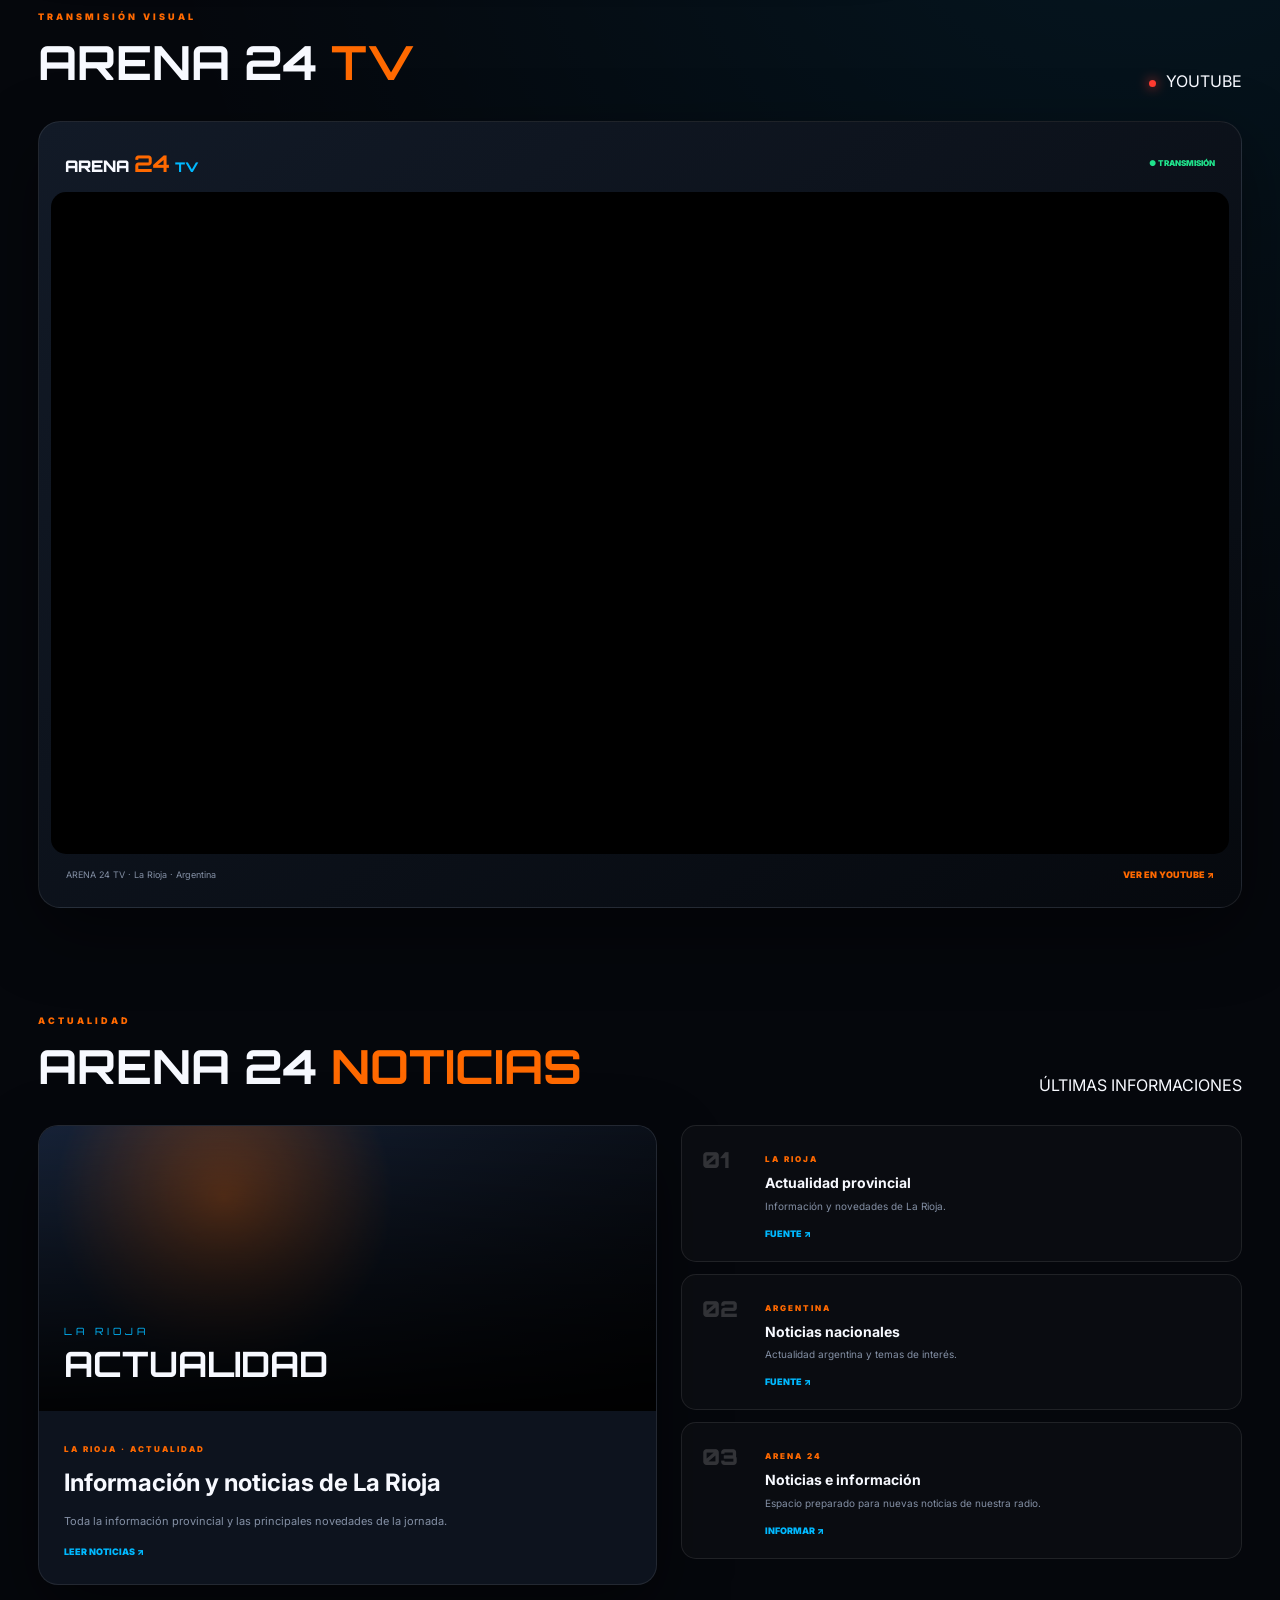
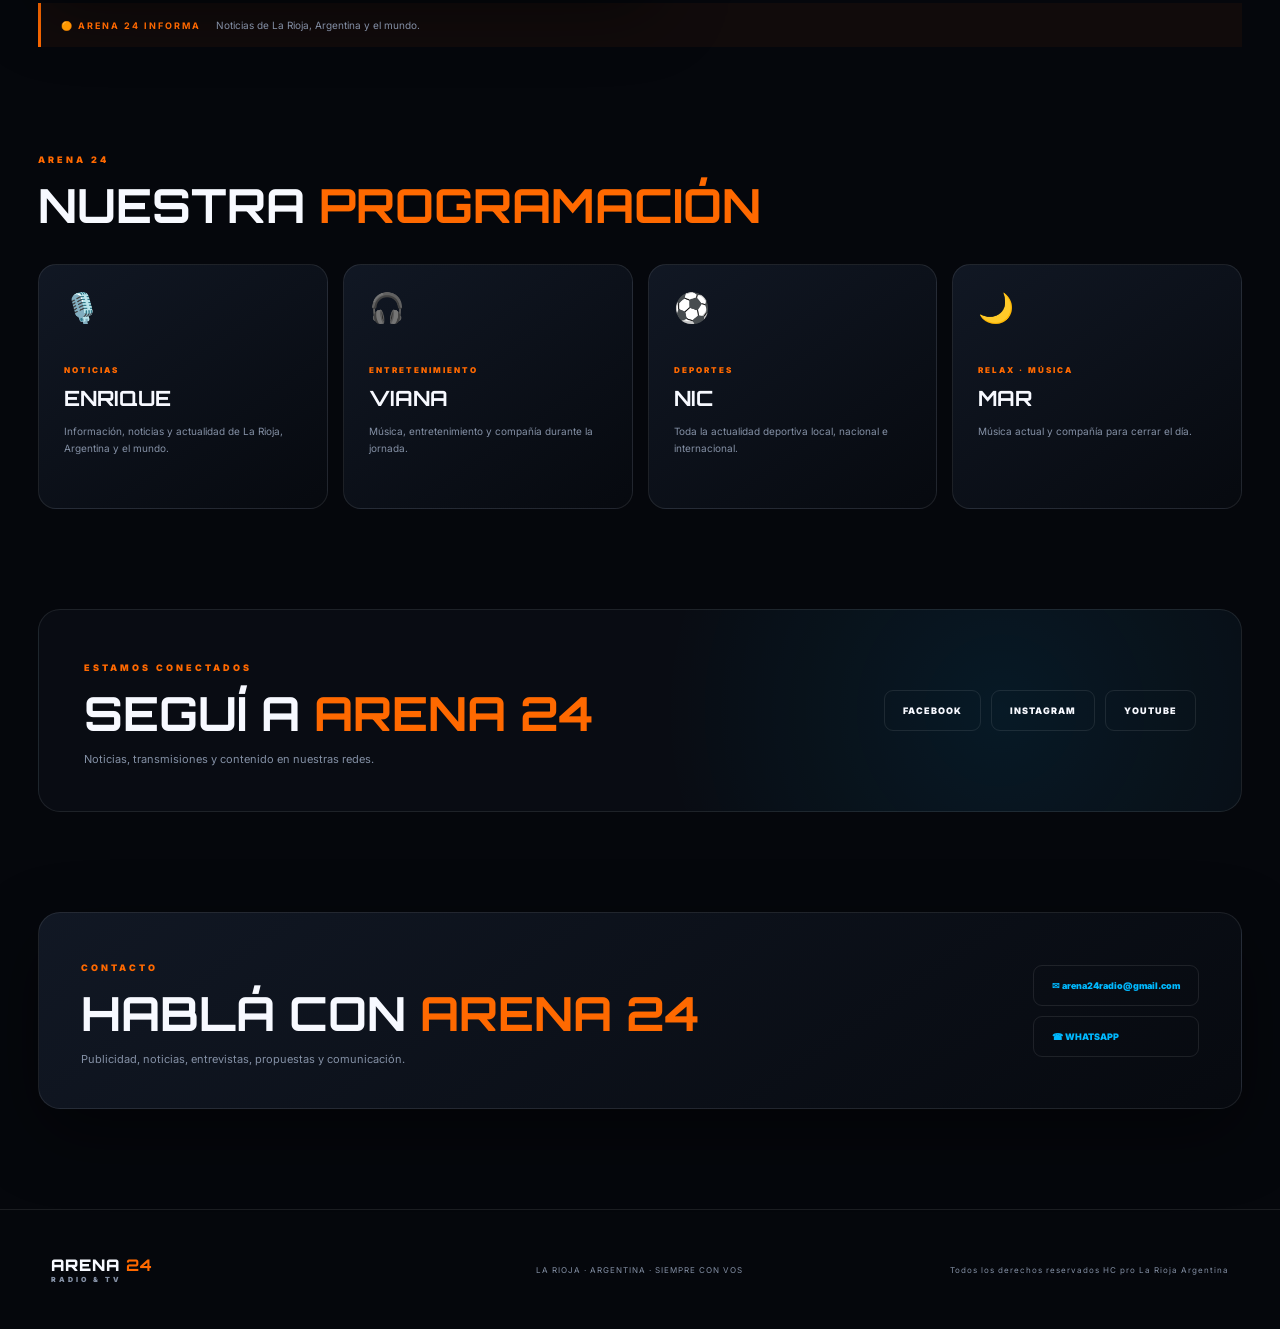
==== commit 1fed4f31: "Refactor HTML structure and formatting" ====
--- a/index.html
+++ b/index.html
@@ -1,779 +1,689 @@
 <!DOCTYPE html>
 <html lang="es">
 <head>
-  <meta charset="UTF-8">
-  <meta name="viewport" content="width=device-width, initial-scale=1.0">
-
-  <title>ARENA 24 — Radio y TV | La Rioja</title>
-
-  <meta
-    name="description"
-    content="ARENA 24 — Radio y TV desde La Rioja, Argentina. Noticias, música, deportes y entretenimiento. Siempre con vos."
-  >
-
-  <meta name="theme-color" content="#05070c">
-
-  <link rel="preconnect" href="https://fonts.googleapis.com">
-  <link rel="preconnect" href="https://fonts.gstatic.com" crossorigin>
-
-  <link
-    href="https://fonts.googleapis.com/css2?family=Inter:wght@400;500;600;700;800;900&family=Orbitron:wght@500;600;700;800;900&display=swap"
-    rel="stylesheet"
-  >
-
-  <link rel="stylesheet" href="styles.css">
+<meta charset="UTF-8">
+<meta name="viewport" content="width=device-width, initial-scale=1.0">
+
+<title>ARENA 24 — Radio y TV | La Rioja</title>
+
+<meta name="description"
+content="ARENA 24 — Radio y TV desde La Rioja, Argentina. Noticias, música, deportes y entretenimiento. Siempre con vos.">
+
+<meta name="theme-color" content="#05070c">
+
+<link rel="preconnect" href="https://fonts.googleapis.com">
+<link rel="preconnect" href="https://fonts.gstatic.com" crossorigin>
+
+<link href="https://fonts.googleapis.com/css2?family=Inter:wght@400;500;600;700;800;900&family=Orbitron:wght@500;600;700;800;900&display=swap" rel="stylesheet">
+
+<link rel="stylesheet" href="styles.css">
 </head>
 
 <body>
 
-  <div class="background-grid"></div>
-  <div class="glow glow-orange"></div>
-  <div class="glow glow-blue"></div>
-
-  <!-- ================= HEADER ================= -->
-
-  <header class="header">
-
-    <div class="header-inner">
-
-      <a href="#inicio" class="logo">
-
-        <div class="logo-box">
+<div class="background-grid"></div>
+<div class="glow glow-orange"></div>
+<div class="glow glow-blue"></div>
+
+<header class="header">
+  <div class="header-inner">
+
+    <a href="#inicio" class="logo">
+      <div class="logo-box">A<span>24</span></div>
+
+      <div class="logo-text">
+        <strong>ARENA <b>24</b></strong>
+        <small>RADIO & TV</small>
+      </div>
+    </a>
+
+    <nav>
+      <a href="#inicio">Inicio</a>
+      <a href="#radio">Radio</a>
+      <a href="#tv">TV</a>
+      <a href="#noticias">Noticias</a>
+      <a href="#programacion">Programación</a>
+      <a href="#contacto">Contacto</a>
+    </nav>
+
+    <div class="header-live">
+      <i></i> EN VIVO
+    </div>
+
+  </div>
+</header>
+
+
+<main id="inicio">
+
+<!-- =====================================================
+     HERO
+===================================================== -->
+
+<section class="hero">
+
+  <div class="hero-content">
+
+    <div class="location">
+      <i></i>
+      LA RIOJA · ARGENTINA
+    </div>
+
+    <h1>ARENA <strong>24</strong></h1>
+
+    <h2>SIEMPRE CON VOS</h2>
+
+    <p>
+      Radio, televisión, noticias, música, deportes y entretenimiento
+      desde La Rioja para todo el mundo.
+    </p>
+
+    <div class="hero-buttons">
+      <a href="#radio" class="btn primary">▶ ESCUCHAR RADIO</a>
+      <a href="#tv" class="btn secondary">VER ARENA 24 TV</a>
+    </div>
+
+    <div class="hero-data">
+
+      <div>
+        <small>SEÑAL</small>
+        <strong>24 HORAS</strong>
+      </div>
+
+      <div>
+        <small>ESTADO</small>
+        <strong class="online"><i></i> ONLINE</strong>
+      </div>
+
+      <div>
+        <small>HORA LOCAL</small>
+        <strong id="heroClock">--:--:--</strong>
+      </div>
+
+    </div>
+
+  </div>
+
+
+  <div class="hero-visual">
+
+    <div class="circle circle-one"></div>
+    <div class="circle circle-two"></div>
+
+    <div class="record">
+
+      <div class="record-center">
+        <span>A</span>
+        <b>24</b>
+      </div>
+
+    </div>
+
+    <div class="hero-eq">
+      <i></i><i></i><i></i><i></i><i></i><i></i>
+      <i></i><i></i><i></i><i></i><i></i><i></i>
+    </div>
+
+  </div>
+
+</section>
+
+
+<!-- =====================================================
+     RADIO
+===================================================== -->
+
+<section id="radio" class="section">
+
+  <div class="section-title">
+
+    <div>
+      <span>TRANSMISIÓN DIGITAL</span>
+      <h2>ARENA 24 <strong>RADIO</strong></h2>
+    </div>
+
+    <div class="live-badge">
+      <i></i> EN VIVO
+    </div>
+
+  </div>
+
+
+  <div class="radio-layout">
+
+    <div class="radio-console">
+
+      <div class="console-header">
+
+        <div class="mini-logo">
           A<span>24</span>
         </div>
 
-        <div class="logo-text">
-          <strong>ARENA <b>24</b></strong>
-          <small>RADIO & TV</small>
-        </div>
-
+        <div>
+          <strong>ARENA 24 RADIO</strong>
+          <small>LA RIOJA · ARGENTINA</small>
+        </div>
+
+        <div class="console-online">
+          ● ONLINE
+        </div>
+
+      </div>
+
+
+      <div class="equalizer">
+        <i></i><i></i><i></i><i></i><i></i>
+        <i></i><i></i><i></i><i></i><i></i>
+        <i></i><i></i><i></i><i></i><i></i>
+        <i></i><i></i><i></i><i></i><i></i>
+        <i></i><i></i><i></i><i></i><i></i>
+        <i></i><i></i><i></i><i></i><i></i>
+      </div>
+
+
+      <div class="now">
+
+        <div class="music-icon">♪</div>
+
+        <div>
+          <small>ARENA 24</small>
+          <strong>TRANSMISIÓN EN VIVO</strong>
+        </div>
+
+        <div class="now-live">
+          <i></i> LIVE
+        </div>
+
+      </div>
+
+
+      <!-- =================================================
+           ZENO — SOLO PLAY VISIBLE
+      ================================================== -->
+
+      <div class="arena-player">
+
+        <div class="player-glow"></div>
+
+        <div class="player-title">
+          <i></i>
+          ARENA 24 · RADIO EN VIVO
+        </div>
+
+        <!-- CORTINA SUPERIOR -->
+        <div class="zeno-cover-top"></div>
+
+        <!-- ÁREA REAL DEL BOTÓN PLAY -->
+        <div class="zeno-window">
+
+          <iframe
+            src="https://zeno.fm/player/arena-24-la-rioja-argentina-7bqb"
+            frameborder="0"
+            scrolling="no"
+            allow="autoplay"
+            title="ARENA 24 Radio">
+          </iframe>
+
+        </div>
+
+        <!-- CORTINA INFERIOR:
+             OCULTA APPLE / APP STORE / GOOGLE PLAY
+        -->
+        <div class="zeno-cover-bottom"></div>
+
+      </div>
+
+
+      <div class="radio-bottom">
+
+        <span>
+          🎧 ESCUCHÁ ARENA 24 DESDE CUALQUIER DISPOSITIVO
+        </span>
+
+        <strong id="radioClock">--:--:--</strong>
+
+      </div>
+
+    </div>
+
+
+    <aside class="radio-info">
+
+      <div class="info-card big">
+
+        <span>ARENA 24</span>
+
+        <h3>
+          TU RADIO.
+          <strong>TU COMPAÑÍA.</strong>
+        </h3>
+
+        <p>
+          Una señal digital pensada para acompañarte
+          durante todo el día.
+        </p>
+
+      </div>
+
+
+      <div class="info-card">
+
+        <span>PROGRAMACIÓN</span>
+
+        <div class="mini-show">
+          <b>24H</b>
+          <div>
+            <strong>Radio Online</strong>
+            <small>Transmisión continua</small>
+          </div>
+        </div>
+
+        <div class="mini-show">
+          <b>TV</b>
+          <div>
+            <strong>ARENA 24 TV</strong>
+            <small>Eventos y transmisiones</small>
+          </div>
+        </div>
+
+      </div>
+
+    </aside>
+
+  </div>
+
+</section>
+
+
+<!-- =====================================================
+     TV
+===================================================== -->
+
+<section id="tv" class="section">
+
+  <div class="section-title">
+
+    <div>
+      <span>TRANSMISIÓN VISUAL</span>
+      <h2>ARENA 24 <strong>TV</strong></h2>
+    </div>
+
+    <div class="tv-status">
+      <i></i> YOUTUBE
+    </div>
+
+  </div>
+
+
+  <div class="tv-box">
+
+    <div class="tv-top">
+
+      <div class="tv-logo">
+        ARENA <strong>24</strong> <small>TV</small>
+      </div>
+
+      <span>● TRANSMISIÓN</span>
+
+    </div>
+
+
+    <div class="video">
+
+      <iframe
+        src="https://www.youtube-nocookie.com/embed/live_stream?channel=UCrHexRcAlWkaTn8P-BLT3LA&rel=0"
+        title="ARENA 24 TV"
+        allow="autoplay; encrypted-media; picture-in-picture; fullscreen"
+        allowfullscreen
+        referrerpolicy="strict-origin-when-cross-origin">
+      </iframe>
+
+    </div>
+
+
+    <div class="tv-bottom">
+
+      <p>ARENA 24 TV · La Rioja · Argentina</p>
+
+      <a
+        href="https://www.youtube.com/@ARENA24LARIOJA"
+        target="_blank"
+        rel="noopener noreferrer">
+        VER EN YOUTUBE ↗
       </a>
 
-      <nav>
-
-        <a href="#inicio">Inicio</a>
-        <a href="#radio">Radio</a>
-        <a href="#tv">TV</a>
-        <a href="#noticias">Noticias</a>
-        <a href="#programacion">Programación</a>
-        <a href="#contacto">Contacto</a>
-
-      </nav>
-
-      <div class="header-live">
-        <i></i> EN VIVO
-      </div>
-
-    </div>
-
-  </header>
-
-
-  <main id="inicio">
-
-    <!-- ================= HERO ================= -->
-
-    <section class="hero">
-
-      <div class="hero-content">
-
-        <div class="location">
-          <i></i>
-          LA RIOJA · ARGENTINA
-        </div>
-
-        <h1>
-          ARENA <strong>24</strong>
-        </h1>
-
-        <h2>SIEMPRE CON VOS</h2>
+    </div>
+
+  </div>
+
+</section>
+
+
+<!-- =====================================================
+     NOTICIAS
+===================================================== -->
+
+<section id="noticias" class="section">
+
+  <div class="section-title">
+
+    <div>
+      <span>ACTUALIDAD</span>
+      <h2>ARENA 24 <strong>NOTICIAS</strong></h2>
+    </div>
+
+    <div class="news-label">
+      ÚLTIMAS INFORMACIONES
+    </div>
+
+  </div>
+
+
+  <div class="news-grid">
+
+    <article class="featured-news">
+
+      <div class="news-cover">
+
+        <div>
+          <span>LA RIOJA</span>
+          <strong>ACTUALIDAD</strong>
+        </div>
+
+      </div>
+
+      <div class="featured-content">
+
+        <small>LA RIOJA · ACTUALIDAD</small>
+
+        <h3>
+          Información y noticias de La Rioja
+        </h3>
 
         <p>
-          Radio, televisión, noticias, música, deportes y entretenimiento
-          desde La Rioja para todo el mundo.
+          Toda la información provincial y las principales
+          novedades de la jornada.
         </p>
 
-        <div class="hero-buttons">
-
-          <a href="#radio" class="btn primary">
-            ▶ ESCUCHAR RADIO
-          </a>
-
-          <a href="#tv" class="btn secondary">
-            VER ARENA 24 TV
-          </a>
-
-        </div>
-
-        <div class="hero-data">
-
-          <div>
-            <small>SEÑAL</small>
-            <strong>24 HORAS</strong>
-          </div>
-
-          <div>
-            <small>ESTADO</small>
-            <strong class="online">
-              <i></i> ONLINE
-            </strong>
-          </div>
-
-          <div>
-            <small>HORA LOCAL</small>
-            <strong id="heroClock">--:--:--</strong>
-          </div>
-
-        </div>
-
-      </div>
-
-
-      <div class="hero-visual">
-
-        <div class="circle circle-one"></div>
-        <div class="circle circle-two"></div>
-
-        <div class="record">
-
-          <div class="record-center">
-            <span>A</span>
-            <b>24</b>
-          </div>
-
-        </div>
-
-        <div class="hero-eq">
-
-          <i></i>
-          <i></i>
-          <i></i>
-          <i></i>
-          <i></i>
-          <i></i>
-          <i></i>
-          <i></i>
-          <i></i>
-          <i></i>
-          <i></i>
-          <i></i>
-
-        </div>
-
-      </div>
-
-    </section>
-
-
-    <!-- ================= RADIO ================= -->
-
-    <section id="radio" class="section">
-
-      <div class="section-title">
+        <a
+          href="https://nuevarioja.com.ar/"
+          target="_blank"
+          rel="noopener noreferrer">
+          LEER NOTICIAS ↗
+        </a>
+
+      </div>
+
+    </article>
+
+
+    <div class="news-list">
+
+      <article class="news-card">
+
+        <div class="number">01</div>
 
         <div>
-          <span>TRANSMISIÓN DIGITAL</span>
-          <h2>ARENA 24 <strong>RADIO</strong></h2>
-        </div>
-
-        <div class="live-badge">
-          <i></i>
-          EN VIVO
-        </div>
-
-      </div>
-
-
-      <div class="radio-layout">
-
-        <div class="radio-console">
-
-          <div class="console-header">
-
-            <div class="mini-logo">
-              A<span>24</span>
-            </div>
-
-            <div>
-              <strong>ARENA 24 RADIO</strong>
-              <small>LA RIOJA · ARGENTINA</small>
-            </div>
-
-            <div class="console-online">
-              ● ONLINE
-            </div>
-
-          </div>
-
-
-          <!-- ECUALIZADOR -->
-
-          <div class="equalizer">
-
-            <i></i><i></i><i></i><i></i><i></i>
-            <i></i><i></i><i></i><i></i><i></i>
-            <i></i><i></i><i></i><i></i><i></i>
-            <i></i><i></i><i></i><i></i><i></i>
-            <i></i><i></i><i></i><i></i><i></i>
-            <i></i><i></i><i></i><i></i><i></i>
-
-          </div>
-
-
-          <!-- ESTADO -->
-
-          <div class="now">
-
-            <div class="music-icon">
-              ♪
-            </div>
-
-            <div>
-              <small>ARENA 24</small>
-              <strong>TRANSMISIÓN EN VIVO</strong>
-            </div>
-
-            <div class="now-live">
-              <i></i>
-              LIVE
-            </div>
-
-          </div>
-
-
-          <!-- ================= ZENO ================= -->
-
-          <div class="arena-player">
-
-            <div class="player-glow"></div>
-
-            <div class="player-title">
-              <i></i>
-              ARENA 24 · RADIO EN VIVO
-            </div>
-
-            <div class="zeno-window">
-
-              <iframe
-                src="https://zeno.fm/player/arena-24-la-rioja-argentina-7bqb"
-                frameborder="0"
-                scrolling="no"
-                allow="autoplay"
-                title="ARENA 24 Radio">
-              </iframe>
-
-            </div>
-
-          </div>
-
-
-          <div class="radio-bottom">
-
-            <span>
-              🎧 ESCUCHÁ ARENA 24 DESDE CUALQUIER DISPOSITIVO
-            </span>
-
-            <strong id="radioClock">
-              --:--:--
-            </strong>
-
-          </div>
-
-        </div>
-
-
-        <!-- PANEL LATERAL -->
-
-        <aside class="radio-info">
-
-          <div class="info-card big">
-
-            <span>ARENA 24</span>
-
-            <h3>
-              TU RADIO.
-              <strong>TU COMPAÑÍA.</strong>
-            </h3>
-
-            <p>
-              Una señal digital pensada para acompañarte
-              durante todo el día.
-            </p>
-
-          </div>
-
-
-          <div class="info-card">
-
-            <span>PROGRAMACIÓN</span>
-
-            <div class="mini-show">
-              <b>24H</b>
-              <div>
-                <strong>Radio Online</strong>
-                <small>Transmisión continua</small>
-              </div>
-            </div>
-
-            <div class="mini-show">
-              <b>TV</b>
-              <div>
-                <strong>ARENA 24 TV</strong>
-                <small>Eventos y transmisiones</small>
-              </div>
-            </div>
-
-          </div>
-
-        </aside>
-
-      </div>
-
-    </section>
-
-
-    <!-- ================= TV ================= -->
-
-    <section id="tv" class="section">
-
-      <div class="section-title">
-
-        <div>
-          <span>TRANSMISIÓN VISUAL</span>
-          <h2>ARENA 24 <strong>TV</strong></h2>
-        </div>
-
-        <div class="tv-status">
-          <i></i>
-          YOUTUBE
-        </div>
-
-      </div>
-
-
-      <div class="tv-box">
-
-        <div class="tv-top">
-
-          <div class="tv-logo">
-            ARENA <strong>24</strong> <small>TV</small>
-          </div>
-
-          <span>
-            ● TRANSMISIÓN
-          </span>
-
-        </div>
-
-
-        <div class="video">
-
-          <iframe
-            src="https://www.youtube-nocookie.com/embed/live_stream?channel=UCrHexRcAlWkaTn8P-BLT3LA&rel=0"
-            title="ARENA 24 TV"
-            allow="autoplay; encrypted-media; picture-in-picture; fullscreen"
-            allowfullscreen
-            referrerpolicy="strict-origin-when-cross-origin">
-          </iframe>
-
-        </div>
-
-
-        <div class="tv-bottom">
+          <small>LA RIOJA</small>
+
+          <h3>Actualidad provincial</h3>
 
           <p>
-            ARENA 24 TV · La Rioja · Argentina
+            Información y novedades de La Rioja.
           </p>
 
           <a
-            href="https://www.youtube.com/@ARENA24LARIOJA"
+            href="https://nuevarioja.com.ar/"
             target="_blank"
             rel="noopener noreferrer">
-            VER EN YOUTUBE ↗
+            FUENTE ↗
           </a>
-
-        </div>
-
-      </div>
-
-    </section>
-
-
-    <!-- ================= NOTICIAS ================= -->
-
-    <section id="noticias" class="section">
-
-      <div class="section-title">
+        </div>
+
+      </article>
+
+
+      <article class="news-card">
+
+        <div class="number">02</div>
 
         <div>
-          <span>ACTUALIDAD</span>
-          <h2>ARENA 24 <strong>NOTICIAS</strong></h2>
-        </div>
-
-        <div class="news-label">
-          ÚLTIMAS INFORMACIONES
-        </div>
-
-      </div>
-
-
-      <div class="news-grid">
-
-
-        <article class="featured-news">
-
-          <div class="news-cover">
-
-            <div>
-              <span>LA RIOJA</span>
-              <strong>ACTUALIDAD</strong>
-            </div>
-
-          </div>
-
-          <div class="featured-content">
-
-            <small>LA RIOJA · ECONOMÍA</small>
-
-            <h3>
-              Información económica y actualidad
-              de la provincia de La Rioja
-            </h3>
-
-            <p>
-              Toda la información provincial y las principales
-              novedades de la jornada.
-            </p>
-
-            <a
-              href="https://www.fenix951.com.ar/noticia.php?id=354979"
-              target="_blank"
-              rel="noopener noreferrer">
-              LEER NOTICIA ↗
-            </a>
-
-          </div>
-
-        </article>
-
-
-        <div class="news-list">
-
-
-          <article class="news-card">
-
-            <div class="number">
-              01
-            </div>
-
-            <div>
-
-              <small>LA RIOJA</small>
-
-              <h3>
-                Actualidad política y provincial
-              </h3>
-
-              <p>
-                Información y novedades de La Rioja.
-              </p>
-
-              <a
-                href="https://nuevarioja.com.ar/"
-                target="_blank"
-                rel="noopener noreferrer">
-                FUENTE ↗
-              </a>
-
-            </div>
-
-          </article>
-
-
-          <article class="news-card">
-
-            <div class="number">
-              02
-            </div>
-
-            <div>
-
-              <small>ARGENTINA</small>
-
-              <h3>
-                Las principales noticias nacionales
-              </h3>
-
-              <p>
-                Actualidad argentina y temas de interés.
-              </p>
-
-              <a
-                href="https://www.argentina.gob.ar/noticias"
-                target="_blank"
-                rel="noopener noreferrer">
-                FUENTE ↗
-              </a>
-
-            </div>
-
-          </article>
-
-
-          <article class="news-card">
-
-            <div class="number">
-              03
-            </div>
-
-            <div>
-
-              <small>ARENA 24</small>
-
-              <h3>
-                Noticias, información y comunidad
-              </h3>
-
-              <p>
-                Espacio preparado para nuevas noticias
-                de nuestra radio.
-              </p>
-
-              <a href="#contacto">
-                INFORMAR ↗
-              </a>
-
-            </div>
-
-          </article>
-
-        </div>
-
-      </div>
-
-
-      <div class="news-banner">
-
-        <strong>
-          🟠 ARENA 24 INFORMA
-        </strong>
-
-        <span>
-          Noticias de La Rioja, Argentina y el mundo.
-        </span>
-
-      </div>
-
-    </section>
-
-
-    <!-- ================= PROGRAMACIÓN ================= -->
-
-    <section id="programacion" class="section">
-
-      <div class="section-title">
-
-        <div>
-          <span>ARENA 24</span>
-          <h2>NUESTRA <strong>PROGRAMACIÓN</strong></h2>
-        </div>
-
-      </div>
-
-
-      <div class="program-grid">
-
-
-        <article class="program">
-
-          <div class="program-icon">
-            🎙️
-          </div>
-
-          <span>NOTICIAS</span>
-
-          <h3>ENRIQUE</h3>
+          <small>ARGENTINA</small>
+
+          <h3>Noticias nacionales</h3>
 
           <p>
-            Información, noticias y actualidad
-            de La Rioja, Argentina y el mundo.
+            Actualidad argentina y temas de interés.
           </p>
 
-        </article>
-
-
-        <article class="program">
-
-          <div class="program-icon">
-            🎧
-          </div>
-
-          <span>ENTRETENIMIENTO</span>
-
-          <h3>VIANA</h3>
-
-          <p>
-            Música, entretenimiento y compañía
-            durante la jornada.
-          </p>
-
-        </article>
-
-
-        <article class="program">
-
-          <div class="program-icon">
-            ⚽
-          </div>
-
-          <span>DEPORTES</span>
-
-          <h3>NIC</h3>
-
-          <p>
-            Toda la actualidad deportiva
-            local, nacional e internacional.
-          </p>
-
-        </article>
-
-
-        <article class="program">
-
-          <div class="program-icon">
-            🌙
-          </div>
-
-          <span>RELAX · MÚSICA</span>
-
-          <h3>MAR</h3>
-
-          <p>
-            Música actual y compañía
-            para cerrar el día.
-          </p>
-
-        </article>
-
-
-      </div>
-
-    </section>
-
-
-    <!-- ================= REDES ================= -->
-
-    <section class="social">
-
-      <div>
-
-        <span>ESTAMOS CONECTADOS</span>
-
-        <h2>
-          SEGUÍ A <strong>ARENA 24</strong>
-        </h2>
-
-        <p>
-          Noticias, transmisiones y contenido
-          en nuestras redes.
-        </p>
-
-      </div>
-
-
-      <div class="social-buttons">
-
-        <a
-          href="https://www.facebook.com/arena24radiolarioja"
-          target="_blank"
-          rel="noopener noreferrer">
-          FACEBOOK
-        </a>
-
-        <a
-          href="https://www.instagram.com/arena24radio"
-          target="_blank"
-          rel="noopener noreferrer">
-          INSTAGRAM
-        </a>
-
-        <a
-          href="https://www.youtube.com/@ARENA24LARIOJA"
-          target="_blank"
-          rel="noopener noreferrer">
-          YOUTUBE
-        </a>
-
-      </div>
-
-    </section>
-
-
-    <!-- ================= CONTACTO ================= -->
-
-    <section id="contacto" class="section">
-
-      <div class="contact">
-
-        <div>
-
-          <span>CONTACTO</span>
-
-          <h2>
-            HABLÁ CON <strong>ARENA 24</strong>
-          </h2>
-
-          <p>
-            Publicidad, noticias, entrevistas,
-            propuestas y comunicación.
-          </p>
-
-        </div>
-
-
-        <div class="contact-buttons">
-
-          <a href="mailto:arena24radio@gmail.com">
-            ✉ arena24radio@gmail.com
-          </a>
-
           <a
-            href="https://www.whatsapp.com/"
+            href="https://www.argentina.gob.ar/noticias"
             target="_blank"
             rel="noopener noreferrer">
-            ☎ WHATSAPP
+            FUENTE ↗
           </a>
-
-        </div>
-
-      </div>
-
-    </section>
-
-  </main>
-
-
-  <!-- ================= FOOTER ================= -->
-
-  <footer>
-
-    <div class="footer-logo">
-      ARENA <strong>24</strong>
-      <small>RADIO & TV</small>
-    </div>
+        </div>
+
+      </article>
+
+
+      <article class="news-card">
+
+        <div class="number">03</div>
+
+        <div>
+          <small>ARENA 24</small>
+
+          <h3>Noticias e información</h3>
+
+          <p>
+            Espacio preparado para nuevas noticias
+            de nuestra radio.
+          </p>
+
+          <a href="#contacto">
+            INFORMAR ↗
+          </a>
+        </div>
+
+      </article>
+
+    </div>
+
+  </div>
+
+
+  <div class="news-banner">
+
+    <strong>🟠 ARENA 24 INFORMA</strong>
+
+    <span>
+      Noticias de La Rioja, Argentina y el mundo.
+    </span>
+
+  </div>
+
+</section>
+
+
+<!-- =====================================================
+     PROGRAMACIÓN
+===================================================== -->
+
+<section id="programacion" class="section">
+
+  <div class="section-title">
 
     <div>
-      LA RIOJA · ARGENTINA · SIEMPRE CON VOS
-    </div>
+      <span>ARENA 24</span>
+      <h2>NUESTRA <strong>PROGRAMACIÓN</strong></h2>
+    </div>
+
+  </div>
+
+
+  <div class="program-grid">
+
+    <article class="program">
+      <div class="program-icon">🎙️</div>
+      <span>NOTICIAS</span>
+      <h3>ENRIQUE</h3>
+      <p>
+        Información, noticias y actualidad
+        de La Rioja, Argentina y el mundo.
+      </p>
+    </article>
+
+    <article class="program">
+      <div class="program-icon">🎧</div>
+      <span>ENTRETENIMIENTO</span>
+      <h3>VIANA</h3>
+      <p>
+        Música, entretenimiento y compañía
+        durante la jornada.
+      </p>
+    </article>
+
+    <article class="program">
+      <div class="program-icon">⚽</div>
+      <span>DEPORTES</span>
+      <h3>NIC</h3>
+      <p>
+        Toda la actualidad deportiva
+        local, nacional e internacional.
+      </p>
+    </article>
+
+    <article class="program">
+      <div class="program-icon">🌙</div>
+      <span>RELAX · MÚSICA</span>
+      <h3>MAR</h3>
+      <p>
+        Música actual y compañía
+        para cerrar el día.
+      </p>
+    </article>
+
+  </div>
+
+</section>
+
+
+<!-- =====================================================
+     REDES
+===================================================== -->
+
+<section class="social">
+
+  <div>
+
+    <span>ESTAMOS CONECTADOS</span>
+
+    <h2>
+      SEGUÍ A <strong>ARENA 24</strong>
+    </h2>
+
+    <p>
+      Noticias, transmisiones y contenido
+      en nuestras redes.
+    </p>
+
+  </div>
+
+
+  <div class="social-buttons">
+
+    <a
+      href="https://www.facebook.com/arena24radiolarioja"
+      target="_blank"
+      rel="noopener noreferrer">
+      FACEBOOK
+    </a>
+
+    <a
+      href="https://www.instagram.com/arena24radio"
+      target="_blank"
+      rel="noopener noreferrer">
+      INSTAGRAM
+    </a>
+
+    <a
+      href="https://www.youtube.com/@ARENA24LARIOJA"
+      target="_blank"
+      rel="noopener noreferrer">
+      YOUTUBE
+    </a>
+
+  </div>
+
+</section>
+
+
+<!-- =====================================================
+     CONTACTO
+===================================================== -->
+
+<section id="contacto" class="section">
+
+  <div class="contact">
 
     <div>
-      Todos los derechos reservados HC pro La Rioja Argentina
-    </div>
-
-  </footer>
-
-
-  <script src="app.js"></script>
+
+      <span>CONTACTO</span>
+
+      <h2>
+        HABLÁ CON <strong>ARENA 24</strong>
+      </h2>
+
+      <p>
+        Publicidad, noticias, entrevistas,
+        propuestas y comunicación.
+      </p>
+
+    </div>
+
+
+    <div class="contact-buttons">
+
+      <a href="mailto:arena24radio@gmail.com">
+        ✉ arena24radio@gmail.com
+      </a>
+
+      <a
+        href="https://www.whatsapp.com/"
+        target="_blank"
+        rel="noopener noreferrer">
+        ☎ WHATSAPP
+      </a>
+
+    </div>
+
+  </div>
+
+</section>
+
+</main>
+
+
+<footer>
+
+  <div class="footer-logo">
+    ARENA <strong>24</strong>
+    <small>RADIO & TV</small>
+  </div>
+
+  <div>
+    LA RIOJA · ARGENTINA · SIEMPRE CON VOS
+  </div>
+
+  <div>
+    Todos los derechos reservados HC pro La Rioja Argentina
+  </div>
+
+</footer>
+
+
+<script src="app.js"></script>
 
 </body>
 </html>
--- a/styles.css
+++ b/styles.css
@@ -1,1088 +1,1860 @@
-*{
-    box-sizing:border-box;
-    margin:0;
-    padding:0;
-}
-
-:root{
-    --black:#050505;
-    --black2:#090909;
-    --panel:#101010;
-    --panel2:#151515;
-    --orange:#ff6500;
-    --orange2:#ff9b00;
-    --blue:#00aaff;
-    --cyan:#00eaff;
-    --white:#f5f5f5;
-    --gray:#8b8b8b;
-    --line:rgba(255,255,255,.10);
-    --green:#00e676;
-    --red:#ff304f;
-}
-
-html{
-    scroll-behavior:smooth;
-}
-
-body{
-    background:
-        radial-gradient(circle at 10% 10%,rgba(255,101,0,.07),transparent 30%),
-        radial-gradient(circle at 90% 40%,rgba(0,170,255,.06),transparent 30%),
-        var(--black);
-    color:var(--white);
-    font-family:Arial,Helvetica,sans-serif;
-    overflow-x:hidden;
-}
-
-a{
-    color:inherit;
-    text-decoration:none;
-}
-
-button,input{
-    font:inherit;
-}
-
-.content{
-    width:min(1180px,calc(100% - 36px));
-    margin:auto;
-}
-
-
-/* =========================
-   AMBIENTE
-========================= */
-
-.ambient{
-    position:fixed;
-    width:350px;
-    height:350px;
-    border-radius:50%;
-    filter:blur(120px);
-    opacity:.12;
-    pointer-events:none;
-    z-index:-1;
-}
-
-.ambient-orange{
-    background:var(--orange);
-    left:-200px;
-    top:25%;
-}
-
-.ambient-blue{
-    background:var(--blue);
-    right:-200px;
-    bottom:15%;
-}
-
-
-/* =========================
+:root {
+  --bg: #05070c;
+  --bg2: #090d15;
+  --panel: #0d131e;
+  --panel2: #111a27;
+  --orange: #ff6900;
+  --orange2: #ff9b2f;
+  --blue: #00b9ff;
+  --cyan: #19e8ff;
+  --green: #20e38c;
+  --white: #f7f9ff;
+  --muted: #8490a5;
+  --line: rgba(255,255,255,.09);
+  --shadow: 0 25px 70px rgba(0,0,0,.45);
+}
+
+* {
+  box-sizing: border-box;
+  margin: 0;
+  padding: 0;
+}
+
+html {
+  scroll-behavior: smooth;
+}
+
+body {
+  background:
+    radial-gradient(circle at 10% 0%, rgba(255,105,0,.10), transparent 28%),
+    radial-gradient(circle at 90% 30%, rgba(0,185,255,.09), transparent 30%),
+    var(--bg);
+
+  color: var(--white);
+
+  font-family: Inter, sans-serif;
+
+  overflow-x: hidden;
+}
+
+a {
+  color: inherit;
+  text-decoration: none;
+}
+
+.background-grid {
+  position: fixed;
+  inset: 0;
+  z-index: -10;
+
+  opacity: .12;
+
+  background-image:
+    linear-gradient(rgba(255,255,255,.04) 1px, transparent 1px),
+    linear-gradient(90deg, rgba(255,255,255,.04) 1px, transparent 1px);
+
+  background-size: 50px 50px;
+
+  pointer-events: none;
+}
+
+.glow {
+  position: fixed;
+
+  width: 450px;
+  height: 450px;
+
+  border-radius: 50%;
+
+  filter: blur(130px);
+
+  opacity: .12;
+
+  z-index: -5;
+
+  pointer-events: none;
+}
+
+.glow-orange {
+  background: var(--orange);
+  left: -280px;
+  top: 15%;
+}
+
+.glow-blue {
+  background: var(--blue);
+  right: -280px;
+  bottom: 10%;
+}
+
+
+/* =====================================================
    HEADER
-========================= */
-
-.header{
-    position:sticky;
-    top:0;
-    z-index:1000;
-    background:rgba(5,5,5,.90);
-    backdrop-filter:blur(18px);
-    border-bottom:1px solid var(--line);
-}
-
-.header-inner{
-    width:min(1240px,calc(100% - 36px));
-    min-height:78px;
-    margin:auto;
-    display:flex;
-    align-items:center;
-    justify-content:space-between;
-    gap:30px;
-}
-
-.logo{
-    display:flex;
-    flex-direction:column;
-    line-height:.78;
-}
-
-.logo-name{
-    font-size:25px;
-    font-weight:900;
-    letter-spacing:4px;
-}
-
-.logo-number{
-    color:var(--orange);
-    font-size:34px;
-    font-weight:900;
-    letter-spacing:3px;
-}
-
-.logo small{
-    color:#777;
-    font-size:7px;
-    letter-spacing:2px;
-    margin-top:7px;
-}
-
-nav{
-    display:flex;
-    gap:27px;
-}
-
-nav a{
-    color:#999;
-    font-size:9px;
-    font-weight:bold;
-    letter-spacing:1.5px;
-    transition:.2s;
-}
-
-nav a:hover{
-    color:var(--orange);
-}
-
-.header-live{
-    display:flex;
-    align-items:center;
-    gap:8px;
-    color:#999;
-    font-size:8px;
-    letter-spacing:1px;
-}
-
-.header-live span{
-    width:7px;
-    height:7px;
-    background:var(--orange);
-    border-radius:50%;
-    box-shadow:0 0 14px var(--orange);
-}
-
-
-/* =========================
+===================================================== */
+
+.header {
+  position: sticky;
+  top: 0;
+
+  z-index: 999;
+
+  background: rgba(5,7,12,.82);
+
+  backdrop-filter: blur(18px);
+
+  border-bottom: 1px solid var(--line);
+}
+
+.header-inner {
+  width: min(1380px, 94%);
+  min-height: 76px;
+
+  margin: auto;
+
+  display: flex;
+  align-items: center;
+  justify-content: space-between;
+
+  gap: 20px;
+}
+
+.logo {
+  display: flex;
+  align-items: center;
+  gap: 12px;
+}
+
+.logo-box {
+  width: 45px;
+  height: 45px;
+
+  display: flex;
+  align-items: center;
+  justify-content: center;
+
+  border-radius: 12px;
+
+  background:
+    linear-gradient(135deg,
+    var(--orange),
+    #ff3000);
+
+  font-family: Orbitron, sans-serif;
+
+  font-weight: 900;
+
+  box-shadow:
+    0 0 30px rgba(255,105,0,.3);
+}
+
+.logo-box span {
+  font-size: 11px;
+  margin-left: 2px;
+}
+
+.logo-text strong {
+  display: block;
+
+  font-family: Orbitron, sans-serif;
+
+  font-size: 18px;
+}
+
+.logo-text strong b {
+  color: var(--orange);
+}
+
+.logo-text small {
+  display: block;
+
+  color: var(--muted);
+
+  font-size: 8px;
+
+  letter-spacing: 3px;
+}
+
+nav {
+  display: flex;
+  gap: 24px;
+}
+
+nav a {
+  color: #aeb8ca;
+
+  font-size: 11px;
+  font-weight: 800;
+
+  transition: .25s;
+}
+
+nav a:hover {
+  color: var(--orange);
+}
+
+.header-live {
+  font-size: 9px;
+  font-weight: 900;
+  letter-spacing: 2px;
+}
+
+.header-live i,
+.live-badge i,
+.tv-status i {
+  display: inline-block;
+
+  width: 7px;
+  height: 7px;
+
+  margin-right: 6px;
+
+  border-radius: 50%;
+
+  background: #ff3b30;
+
+  box-shadow: 0 0 12px #ff3b30;
+}
+
+
+/* =====================================================
    HERO
-========================= */
-
-.hero{
-    width:min(1240px,calc(100% - 36px));
-    min-height:680px;
-    margin:auto;
-    display:flex;
-    align-items:center;
-    justify-content:space-between;
-    gap:60px;
-}
-
-.hero-content{
-    max-width:780px;
-}
-
-.hero-kicker{
-    display:flex;
-    align-items:center;
-    gap:10px;
-    color:#8d8d8d;
-    font-size:9px;
-    font-weight:bold;
-    letter-spacing:2px;
-}
-
-.hero-kicker span{
-    width:30px;
-    height:1px;
-    background:var(--orange);
-}
-
-.hero h1{
-    margin-top:22px;
-    font-size:clamp(75px,12vw,155px);
-    line-height:.78;
-    letter-spacing:-8px;
-    font-weight:950;
-}
-
-.hero h1 strong{
-    color:var(--orange);
-    text-shadow:0 0 35px rgba(255,101,0,.25);
-}
-
-.hero p{
-    max-width:600px;
-    color:#898989;
-    font-size:17px;
-    line-height:1.7;
-    margin-top:35px;
-}
-
-.hero-buttons{
-    display:flex;
-    gap:12px;
-    flex-wrap:wrap;
-    margin-top:32px;
-}
-
-.btn-main,
-.btn-outline{
-    min-height:50px;
-    padding:0 22px;
-    display:inline-flex;
-    align-items:center;
-    justify-content:center;
-    gap:10px;
-    border-radius:4px;
-    font-size:9px;
-    font-weight:bold;
-    letter-spacing:1.5px;
-}
-
-.btn-main{
-    background:var(--orange);
-    color:#050505;
-    box-shadow:0 12px 40px rgba(255,101,0,.18);
-}
-
-.btn-outline{
-    border:1px solid var(--line);
-    color:#bbb;
-}
-
-.btn-outline:hover{
-    border-color:var(--blue);
-    color:var(--blue);
-}
-
-.hero-side{
-    min-width:230px;
-}
-
-.digital-clock{
-    padding:25px;
-    border-left:2px solid var(--orange);
-    background:rgba(255,255,255,.025);
-}
-
-.digital-clock small{
-    display:block;
-    color:#777;
-    font-size:8px;
-    letter-spacing:2px;
-}
-
-.digital-clock strong{
-    display:block;
-    color:var(--cyan);
-    font-size:30px;
-    margin:9px 0;
-    letter-spacing:2px;
-}
-
-.digital-clock span{
-    color:#777;
-    font-size:9px;
-}
-
-.hero-signal{
-    margin-top:20px;
-    display:flex;
-    align-items:center;
-    gap:12px;
-    padding:15px 20px;
-    border:1px solid var(--line);
-}
-
-.signal-dot{
-    width:8px;
-    height:8px;
-    background:var(--green);
-    border-radius:50%;
-    box-shadow:0 0 15px var(--green);
-}
-
-.hero-signal b,
-.hero-signal small{
-    display:block;
-}
-
-.hero-signal b{
-    font-size:10px;
-    letter-spacing:1px;
-}
-
-.hero-signal small{
-    color:#666;
-    font-size:7px;
-    margin-top:4px;
-}
-
-
-/* =========================
-   SECTION
-========================= */
-
-section{
-    padding:100px 0;
-}
-
-.section-head{
-    display:flex;
-    justify-content:space-between;
-    align-items:end;
-    gap:30px;
-    margin-bottom:35px;
-}
-
-.section-head small{
-    display:block;
-    color:var(--orange);
-    font-size:8px;
-    font-weight:bold;
-    letter-spacing:2px;
-    margin-bottom:8px;
-}
-
-.section-head h2{
-    font-size:42px;
-    letter-spacing:-2px;
-}
-
-.section-head h2 span{
-    color:var(--orange);
-}
-
-.section-head p{
-    max-width:430px;
-    color:#666;
-    font-size:11px;
-    line-height:1.7;
-}
-
-
-/* =========================
+===================================================== */
+
+.hero {
+  width: min(1380px, 94%);
+
+  min-height: 710px;
+
+  margin: auto;
+
+  display: grid;
+
+  grid-template-columns: 1.05fr .95fr;
+
+  align-items: center;
+
+  gap: 40px;
+}
+
+.location {
+  display: flex;
+  align-items: center;
+  gap: 8px;
+
+  color: var(--orange);
+
+  font-size: 9px;
+  font-weight: 900;
+
+  letter-spacing: 3px;
+
+  margin-bottom: 22px;
+}
+
+.location i {
+  width: 7px;
+  height: 7px;
+
+  border-radius: 50%;
+
+  background: var(--orange);
+
+  box-shadow: 0 0 14px var(--orange);
+}
+
+.hero h1 {
+  font-family: Orbitron, sans-serif;
+
+  font-size: clamp(60px, 10vw, 130px);
+
+  line-height: .9;
+
+  letter-spacing: -7px;
+}
+
+.hero h1 strong {
+  color: var(--orange);
+}
+
+.hero h2 {
+  margin-top: 25px;
+
+  color: var(--blue);
+
+  font-family: Orbitron, sans-serif;
+
+  font-size: clamp(17px, 2vw, 25px);
+
+  letter-spacing: 7px;
+}
+
+.hero p {
+  max-width: 620px;
+
+  margin-top: 20px;
+
+  color: var(--muted);
+
+  line-height: 1.8;
+
+  font-size: 14px;
+}
+
+.hero-buttons {
+  display: flex;
+  flex-wrap: wrap;
+
+  gap: 12px;
+
+  margin-top: 32px;
+}
+
+.btn {
+  padding: 15px 22px;
+
+  border-radius: 9px;
+
+  font-size: 10px;
+
+  font-weight: 900;
+
+  letter-spacing: 1px;
+
+  transition: .25s;
+}
+
+.btn.primary {
+  background:
+    linear-gradient(135deg,
+    var(--orange),
+    #ff3600);
+
+  box-shadow:
+    0 15px 35px rgba(255,105,0,.18);
+}
+
+.btn.primary:hover {
+  transform: translateY(-3px);
+}
+
+.btn.secondary {
+  border: 1px solid var(--line);
+
+  background: rgba(255,255,255,.03);
+}
+
+.btn.secondary:hover {
+  color: var(--blue);
+
+  border-color: var(--blue);
+}
+
+.hero-data {
+  display: flex;
+
+  gap: 35px;
+
+  margin-top: 45px;
+}
+
+.hero-data > div {
+  display: flex;
+
+  flex-direction: column;
+
+  gap: 6px;
+}
+
+.hero-data small {
+  color: #657086;
+
+  font-size: 8px;
+
+  font-weight: 900;
+
+  letter-spacing: 2px;
+}
+
+.hero-data strong {
+  font-size: 11px;
+}
+
+.online {
+  color: var(--green);
+}
+
+.online i {
+  display: inline-block;
+
+  width: 6px;
+  height: 6px;
+
+  margin-right: 5px;
+
+  border-radius: 50%;
+
+  background: var(--green);
+
+  box-shadow: 0 0 10px var(--green);
+}
+
+
+/* HERO VISUAL */
+
+.hero-visual {
+  position: relative;
+
+  min-height: 500px;
+
+  display: flex;
+
+  align-items: center;
+  justify-content: center;
+}
+
+.record {
+  width: min(390px, 70vw);
+  aspect-ratio: 1;
+
+  border-radius: 50%;
+
+  background:
+    repeating-radial-gradient(
+      circle,
+      #070a0f 0 6px,
+      #171c25 7px 9px
+    );
+
+  border: 1px solid rgba(255,255,255,.15);
+
+  box-shadow:
+    0 0 0 20px rgba(255,255,255,.02),
+    0 0 0 45px rgba(255,105,0,.025),
+    0 0 100px rgba(255,105,0,.13);
+
+  animation:
+    spin 18s linear infinite;
+}
+
+.record-center {
+  position: absolute;
+
+  width: 115px;
+  height: 115px;
+
+  left: 50%;
+  top: 50%;
+
+  transform: translate(-50%,-50%);
+
+  display: flex;
+  align-items: center;
+  justify-content: center;
+
+  gap: 3px;
+
+  border-radius: 50%;
+
+  background:
+    radial-gradient(circle,
+    #ff781b,
+    #a62b00);
+
+  box-shadow:
+    0 0 45px rgba(255,105,0,.5);
+
+  font-family: Orbitron, sans-serif;
+}
+
+.record-center span {
+  font-size: 32px;
+}
+
+.record-center b {
+  font-size: 18px;
+}
+
+.circle {
+  position: absolute;
+
+  border: 1px solid rgba(0,185,255,.25);
+
+  border-radius: 50%;
+}
+
+.circle-one {
+  width: 480px;
+  height: 270px;
+
+  transform: rotate(25deg);
+}
+
+.circle-two {
+  width: 510px;
+  height: 330px;
+
+  transform: rotate(-30deg);
+
+  border-color: rgba(255,105,0,.2);
+}
+
+.hero-eq {
+  position: absolute;
+
+  bottom: 25px;
+
+  display: flex;
+
+  align-items: end;
+
+  gap: 5px;
+}
+
+.hero-eq i {
+  width: 5px;
+  height: 25px;
+
+  border-radius: 5px;
+
+  background:
+    linear-gradient(
+      to top,
+      var(--orange),
+      var(--blue)
+    );
+
+  animation:
+    equalize .7s infinite alternate;
+}
+
+.hero-eq i:nth-child(2n) {
+  animation-delay: .2s;
+}
+
+.hero-eq i:nth-child(3n) {
+  animation-delay: .4s;
+}
+
+@keyframes spin {
+  to {
+    transform: rotate(360deg);
+  }
+}
+
+@keyframes equalize {
+  from {
+    height: 18px;
+  }
+
+  to {
+    height: 65px;
+  }
+}
+
+
+/* =====================================================
+   GENERAL
+===================================================== */
+
+.section {
+  width: min(1380px, 94%);
+
+  margin: 100px auto;
+}
+
+.section-title {
+  display: flex;
+
+  justify-content: space-between;
+
+  align-items: end;
+
+  gap: 20px;
+
+  margin-bottom: 30px;
+}
+
+.section-title > div:first-child span,
+.social > div:first-child span,
+.contact > div:first-child span {
+  color: var(--orange);
+
+  font-size: 9px;
+
+  font-weight: 900;
+
+  letter-spacing: 3px;
+}
+
+.section-title h2,
+.social h2,
+.contact h2 {
+  margin-top: 8px;
+
+  font-family: Orbitron, sans-serif;
+
+  font-size: clamp(27px, 4vw, 47px);
+}
+
+.section-title h2 strong,
+.social h2 strong,
+.contact h2 strong {
+  color: var(--orange);
+}
+
+
+/* =====================================================
    RADIO
-========================= */
-
-.radio-section{
-    background:
-        linear-gradient(180deg,transparent,rgba(255,101,0,.025),transparent);
-}
-
-.radio-console{
-    overflow:hidden;
-    border:1px solid rgba(255,255,255,.12);
-    background:
-        linear-gradient(120deg,rgba(255,101,0,.05),transparent 35%),
-        #0d0d0d;
-    box-shadow:0 30px 80px rgba(0,0,0,.45);
-}
-
-.console-top{
-    min-height:125px;
-    display:flex;
-    justify-content:space-between;
-    align-items:center;
-    padding:28px 35px;
-    border-bottom:1px solid var(--line);
-}
-
-.station{
-    display:flex;
-    align-items:center;
-    gap:18px;
-}
-
-.station-mark{
-    width:75px;
-    height:75px;
-    display:flex;
-    flex-direction:column;
-    justify-content:center;
-    align-items:center;
-    border:1px solid rgba(255,101,0,.45);
-    background:#080808;
-    box-shadow:inset 0 0 25px rgba(255,101,0,.06);
-}
-
-.station-mark span{
-    font-size:12px;
-    font-weight:bold;
-    letter-spacing:2px;
-}
-
-.station-mark b{
-    color:var(--orange);
-    font-size:31px;
-    line-height:.9;
-}
-
-.station small{
-    color:#666;
-    font-size:7px;
-    letter-spacing:2px;
-}
-
-.station h3{
-    margin-top:7px;
-    font-size:27px;
-    letter-spacing:1px;
-}
-
-.station p{
-    color:#666;
-    font-size:9px;
-    margin-top:5px;
-}
-
-.onair{
-    display:flex;
-    align-items:center;
-    gap:10px;
-}
-
-.onair-light{
-    width:8px;
-    height:8px;
-    border-radius:50%;
-    background:#555;
-}
-
-.onair b,
-.onair small{
-    display:block;
-}
-
-.onair b{
-    color:#999;
-    font-size:10px;
-    letter-spacing:1px;
-}
-
-.onair small{
-    color:#555;
-    font-size:7px;
-    margin-top:4px;
-}
-
-.console-display{
-    min-height:210px;
-    padding:35px;
-    display:flex;
-    align-items:center;
-    justify-content:space-between;
-    gap:30px;
-    background:#080808;
-}
-
-.display-left{
-    min-width:280px;
-}
-
-.display-left span{
-    color:#555;
-    font-size:8px;
-    letter-spacing:2px;
-}
-
-.display-left strong{
-    display:block;
-    color:#eee;
-    font-size:27px;
-    margin:15px 0 7px;
-}
-
-.display-left small{
-    color:#666;
-    font-size:9px;
-}
-
-.visualizer{
-    height:100px;
-    flex:1;
-    max-width:470px;
-    display:flex;
-    align-items:center;
-    justify-content:center;
-    gap:5px;
-}
-
-.visualizer i{
-    display:block;
-    width:5px;
-    height:15px;
-    border-radius:3px;
-    background:linear-gradient(to top,var(--orange),var(--blue));
-    opacity:.22;
-}
-
-.radio-console.playing .visualizer i{
-    opacity:1;
-    animation:equalize .65s ease-in-out infinite alternate;
-}
-
-.radio-console.playing .visualizer i:nth-child(2n){
-    animation-delay:-.25s;
-}
-
-.radio-console.playing .visualizer i:nth-child(3n){
-    animation-delay:-.45s;
-}
-
-.radio-console.playing .visualizer i:nth-child(4n){
-    animation-delay:-.15s;
-}
-
-@keyframes equalize{
-    from{height:12px}
-    to{height:90px}
-}
-
-.console-controls{
-    min-height:90px;
-    display:flex;
-    align-items:center;
-    gap:20px;
-    padding:18px 35px;
-    border-top:1px solid var(--line);
-}
-
-.play{
-    width:58px;
-    height:58px;
-    border:0;
-    border-radius:50%;
-    background:var(--orange);
-    color:#050505;
-    cursor:pointer;
-    font-size:18px;
-    font-weight:bold;
-    box-shadow:0 0 30px rgba(255,101,0,.2);
-}
-
-.control{
-    border:0;
-    background:none;
-    cursor:pointer;
-    font-size:17px;
-}
-
-.volume{
-    flex:1;
-    max-width:330px;
-}
-
-.volume span{
-    display:block;
-    color:#555;
-    font-size:7px;
-    letter-spacing:2px;
-    margin-bottom:8px;
-}
-
-.volume input{
-    width:100%;
-    accent-color:var(--orange);
-}
-
-.stream-status{
-    margin-left:auto;
-    display:flex;
-    align-items:center;
-    gap:8px;
-}
-
-.stream-status span{
-    width:7px;
-    height:7px;
-    border-radius:50%;
-    background:var(--red);
-}
-
-.stream-status span.connected{
-    background:var(--green);
-    box-shadow:0 0 14px var(--green);
-}
-
-.stream-status b{
-    color:#666;
-    font-size:8px;
-    letter-spacing:1px;
-}
-
-.console-footer{
-    display:flex;
-    justify-content:space-between;
-    padding:12px 35px;
-    border-top:1px solid var(--line);
-    color:#444;
-    font-size:7px;
-    letter-spacing:2px;
-}
-
-.radio-help{
-    text-align:center;
-    color:#666;
-    font-size:9px;
-    margin-top:12px;
-}
-
-
-/* =========================
+===================================================== */
+
+.radio-layout {
+  display: grid;
+
+  grid-template-columns:
+    minmax(0,1fr)
+    320px;
+
+  gap: 24px;
+}
+
+.radio-console {
+  padding: 24px;
+
+  border-radius: 22px;
+
+  background:
+    linear-gradient(
+      145deg,
+      rgba(20,27,41,.96),
+      rgba(6,9,15,.96)
+    );
+
+  border: 1px solid var(--line);
+
+  box-shadow: var(--shadow);
+
+  overflow: hidden;
+}
+
+.console-header {
+  display: flex;
+
+  align-items: center;
+
+  gap: 14px;
+}
+
+.mini-logo {
+  width: 60px;
+  height: 60px;
+
+  display: grid;
+  place-items: center;
+
+  border-radius: 15px;
+
+  background:
+    linear-gradient(135deg,
+    var(--orange),
+    #ff3400);
+
+  font-family: Orbitron, sans-serif;
+
+  font-size: 24px;
+
+  font-weight: 900;
+}
+
+.mini-logo span {
+  font-size: 11px;
+}
+
+.console-header strong,
+.console-header small {
+  display: block;
+}
+
+.console-header strong {
+  font-size: 13px;
+}
+
+.console-header small {
+  margin-top: 5px;
+
+  color: var(--muted);
+
+  font-size: 8px;
+
+  letter-spacing: 2px;
+}
+
+.console-online {
+  margin-left: auto;
+
+  color: var(--green);
+
+  font-size: 9px;
+
+  font-weight: 900;
+
+  letter-spacing: 1px;
+}
+
+
+/* EQUALIZER */
+
+.equalizer {
+  height: 115px;
+
+  margin-top: 20px;
+
+  padding: 18px;
+
+  display: flex;
+
+  justify-content: center;
+
+  align-items: end;
+
+  gap: 5px;
+
+  background: #030509;
+
+  border-radius: 13px;
+
+  border: 1px solid rgba(255,255,255,.05);
+}
+
+.equalizer i {
+  width: 5px;
+
+  min-height: 10px;
+
+  height: 30%;
+
+  border-radius: 5px;
+
+  background:
+    linear-gradient(
+      to top,
+      var(--orange),
+      var(--blue)
+    );
+
+  animation:
+    eq .8s infinite alternate;
+}
+
+.equalizer i:nth-child(2n) {
+  animation-delay: .12s;
+}
+
+.equalizer i:nth-child(3n) {
+  animation-delay: .3s;
+}
+
+.equalizer i:nth-child(4n) {
+  animation-delay: .5s;
+}
+
+@keyframes eq {
+  from {
+    height: 15%;
+  }
+
+  to {
+    height: 90%;
+  }
+}
+
+
+/* NOW PLAYING */
+
+.now {
+  display: flex;
+
+  align-items: center;
+
+  gap: 13px;
+
+  margin-top: 17px;
+
+  padding: 14px;
+
+  border: 1px solid var(--line);
+
+  border-radius: 12px;
+}
+
+.music-icon {
+  width: 42px;
+  height: 42px;
+
+  display: grid;
+  place-items: center;
+
+  border-radius: 9px;
+
+  background: rgba(255,105,0,.12);
+
+  color: var(--orange);
+
+  font-size: 21px;
+}
+
+.now small,
+.now strong {
+  display: block;
+}
+
+.now small {
+  color: var(--muted);
+
+  font-size: 8px;
+
+  font-weight: 900;
+
+  letter-spacing: 2px;
+}
+
+.now strong {
+  margin-top: 5px;
+
+  font-size: 12px;
+}
+
+.now-live {
+  margin-left: auto;
+
+  color: var(--green);
+
+  font-size: 9px;
+
+  font-weight: 900;
+}
+
+.now-live i {
+  display: inline-block;
+
+  width: 6px;
+  height: 6px;
+
+  border-radius: 50%;
+
+  background: var(--green);
+
+  box-shadow: 0 0 10px var(--green);
+
+  margin-right: 5px;
+}
+
+
+/* =====================================================
+   ZENO — ÁREA LIMPIA
+===================================================== */
+
+.arena-player {
+  position: relative;
+
+  height: 125px;
+
+  margin-top: 18px;
+
+  overflow: hidden;
+
+  border-radius: 16px;
+
+  background:
+    radial-gradient(
+      circle at center,
+      rgba(255,105,0,.13),
+      transparent 45%
+    ),
+    linear-gradient(
+      135deg,
+      #090d15,
+      #020407
+    );
+
+  border: 1px solid rgba(255,105,0,.20);
+
+  box-shadow:
+    inset 0 0 40px rgba(0,0,0,.75),
+    0 10px 35px rgba(0,0,0,.3);
+}
+
+.player-glow {
+  position: absolute;
+
+  width: 180px;
+  height: 180px;
+
+  left: 50%;
+  top: 50%;
+
+  transform: translate(-50%,-50%);
+
+  border-radius: 50%;
+
+  background: rgba(255,105,0,.12);
+
+  filter: blur(55px);
+
+  pointer-events: none;
+}
+
+.player-title {
+  position: absolute;
+
+  z-index: 10;
+
+  left: 15px;
+  top: 12px;
+
+  color: #8994a8;
+
+  font-size: 8px;
+
+  font-weight: 900;
+
+  letter-spacing: 2px;
+
+  pointer-events: none;
+}
+
+.player-title i {
+  display: inline-block;
+
+  width: 6px;
+  height: 6px;
+
+  margin-right: 6px;
+
+  border-radius: 50%;
+
+  background: #ff3b30;
+
+  box-shadow: 0 0 10px #ff3b30;
+}
+
+
+/*
+   El iframe de Zeno es más grande que el área visible.
+   El contenedor recorta la parte secundaria.
+*/
+
+.zeno-window {
+  position: absolute;
+
+  width: 575px;
+  height: 250px;
+
+  left: 50%;
+  top: 50%;
+
+  transform:
+    translate(-50%,-50%)
+    translateY(58px);
+
+  overflow: hidden;
+}
+
+.zeno-window iframe {
+  display: block;
+
+  width: 575px;
+  height: 250px;
+
+  border: 0;
+}
+
+
+/* =====================================================
+   RADIO FOOTER
+===================================================== */
+
+.radio-bottom {
+  display: flex;
+
+  justify-content: space-between;
+
+  gap: 15px;
+
+  margin-top: 13px;
+
+  color: #748095;
+
+  font-size: 8px;
+
+  letter-spacing: 1px;
+}
+
+.radio-bottom strong {
+  color: var(--blue);
+}
+
+
+/* =====================================================
+   RADIO SIDE
+===================================================== */
+
+.radio-info {
+  display: flex;
+
+  flex-direction: column;
+
+  gap: 18px;
+}
+
+.info-card {
+  padding: 25px;
+
+  border-radius: 18px;
+
+  background:
+    linear-gradient(
+      145deg,
+      rgba(18,25,38,.95),
+      rgba(7,10,16,.95)
+    );
+
+  border: 1px solid var(--line);
+
+  box-shadow: var(--shadow);
+}
+
+.info-card.big {
+  min-height: 245px;
+
+  background:
+    radial-gradient(
+      circle at 100% 0,
+      rgba(255,105,0,.20),
+      transparent 50%
+    ),
+    linear-gradient(
+      145deg,
+      #151d2c,
+      #070a10
+    );
+}
+
+.info-card > span {
+  color: var(--orange);
+
+  font-size: 8px;
+
+  font-weight: 900;
+
+  letter-spacing: 2px;
+}
+
+.info-card h3 {
+  margin-top: 35px;
+
+  font-family: Orbitron, sans-serif;
+
+  font-size: 23px;
+
+  line-height: 1.4;
+}
+
+.info-card h3 strong {
+  display: block;
+
+  color: var(--orange);
+}
+
+.info-card p {
+  margin-top: 13px;
+
+  color: var(--muted);
+
+  font-size: 11px;
+
+  line-height: 1.7;
+}
+
+.mini-show {
+  display: flex;
+
+  gap: 14px;
+
+  padding: 15px 0;
+
+  border-bottom: 1px solid var(--line);
+}
+
+.mini-show:last-child {
+  border-bottom: 0;
+}
+
+.mini-show > b {
+  color: var(--blue);
+
+  font-family: Orbitron, sans-serif;
+
+  font-size: 10px;
+}
+
+.mini-show strong,
+.mini-show small {
+  display: block;
+}
+
+.mini-show strong {
+  font-size: 11px;
+}
+
+.mini-show small {
+  margin-top: 4px;
+
+  color: var(--muted);
+
+  font-size: 9px;
+}
+
+
+/* =====================================================
    TV
-========================= */
-
-.tv-section{
-    background:#030303;
-}
-
-.tv-frame{
-    overflow:hidden;
-    border:1px solid rgba(255,255,255,.12);
-    background:#000;
-    box-shadow:0 35px 100px rgba(0,0,0,.6);
-}
-
-.tv-bar{
-    height:58px;
-    padding:0 22px;
-    display:flex;
-    align-items:center;
-    justify-content:space-between;
-    border-bottom:1px solid var(--line);
-    background:#0d0d0d;
-}
-
-.tv-brand{
-    display:flex;
-    align-items:center;
-    gap:7px;
-    font-size:11px;
-    letter-spacing:1px;
-}
-
-.tv-brand span{
-    color:var(--orange);
-}
-
-.tv-live{
-    display:flex;
-    align-items:center;
-    gap:8px;
-    color:#aaa;
-    font-size:8px;
-    letter-spacing:1.5px;
-}
-
-.tv-live span{
-    width:7px;
-    height:7px;
-    border-radius:50%;
-    background:var(--red);
-    box-shadow:0 0 12px var(--red);
-}
-
-.tv-bar a{
-    color:var(--orange);
-    font-size:8px;
-    letter-spacing:1px;
-}
-
-.tv-screen{
-    width:100%;
-    aspect-ratio:16/9;
-    background:#000;
-}
-
-.tv-screen iframe{
-    width:100%;
-    height:100%;
-    border:0;
-    display:block;
-}
-
-.tv-bottom{
-    min-height:40px;
-    padding:0 22px;
-    display:flex;
-    align-items:center;
-    justify-content:space-between;
-    color:#444;
-    font-size:7px;
-    letter-spacing:2px;
-    border-top:1px solid var(--line);
-}
-
-
-/* =========================
-   PROGRAMAS
-========================= */
-
-.program-section{
-    background:
-        radial-gradient(circle at 80% 50%,rgba(0,170,255,.04),transparent 35%);
-}
-
-.programs{
-    display:grid;
-    grid-template-columns:repeat(4,1fr);
-    border-top:1px solid var(--line);
-    border-left:1px solid var(--line);
-}
-
-.programs article{
-    min-height:220px;
-    padding:28px;
-    border-right:1px solid var(--line);
-    border-bottom:1px solid var(--line);
-    background:#0a0a0a;
-    transition:.25s;
-}
-
-.programs article:hover{
-    background:#101010;
-    box-shadow:inset 0 -2px 0 var(--orange);
-}
-
-.program-icon{
-    color:#444;
-    font-size:10px;
-    font-weight:bold;
-    letter-spacing:2px;
-    margin-bottom:55px;
-}
-
-.programs small{
-    color:var(--orange);
-    font-size:7px;
-    letter-spacing:2px;
-}
-
-.programs h3{
-    margin-top:8px;
-    font-size:24px;
-}
-
-.programs p{
-    color:#666;
-    font-size:10px;
-    margin-top:7px;
-}
-
-
-/* =========================
+===================================================== */
+
+.tv-box {
+  padding: 12px;
+
+  border-radius: 22px;
+
+  background:
+    linear-gradient(
+      145deg,
+      #121a27,
+      #06090e
+    );
+
+  border: 1px solid var(--line);
+
+  box-shadow: var(--shadow);
+}
+
+.tv-top {
+  min-height: 58px;
+
+  display: flex;
+
+  align-items: center;
+
+  justify-content: space-between;
+
+  padding: 0 14px;
+}
+
+.tv-logo {
+  font-family: Orbitron, sans-serif;
+
+  font-weight: 900;
+}
+
+.tv-logo strong {
+  color: var(--orange);
+
+  font-size: 23px;
+}
+
+.tv-logo small {
+  color: var(--blue);
+}
+
+.tv-top > span {
+  color: var(--green);
+
+  font-size: 8px;
+
+  font-weight: 900;
+}
+
+.video {
+  position: relative;
+
+  width: 100%;
+
+  aspect-ratio: 16 / 9;
+
+  overflow: hidden;
+
+  border-radius: 15px;
+
+  background: #000;
+}
+
+.video iframe {
+  position: absolute;
+
+  inset: 0;
+
+  width: 100%;
+  height: 100%;
+
+  border: 0;
+}
+
+.tv-bottom {
+  display: flex;
+
+  align-items: center;
+
+  justify-content: space-between;
+
+  gap: 20px;
+
+  padding: 15px;
+
+  color: var(--muted);
+
+  font-size: 9px;
+}
+
+.tv-bottom a {
+  color: var(--orange);
+
+  font-weight: 900;
+}
+
+
+/* =====================================================
    NOTICIAS
-========================= */
-
-.news-section{
-    padding-top:60px;
-}
-
-.news-box{
-    min-height:220px;
-    padding:40px;
-    display:flex;
-    align-items:center;
-    gap:30px;
-    border:1px solid rgba(255,101,0,.18);
-    background:
-        linear-gradient(90deg,rgba(255,101,0,.07),transparent),
-        #0a0a0a;
-}
-
-.news-number{
-    color:#333;
-    font-size:12px;
-    font-weight:bold;
-}
-
-.news-box small{
-    color:var(--orange);
-    font-size:8px;
-    letter-spacing:2px;
-}
-
-.news-box h2{
-    margin-top:10px;
-    font-size:34px;
-}
-
-.news-box h2 span{
-    color:var(--orange);
-}
-
-.news-box p{
-    color:#666;
-    margin-top:8px;
-    font-size:11px;
-}
-
-.news-symbol{
-    margin-left:auto;
-    color:var(--orange);
-    font-size:60px;
-    font-weight:100;
-}
-
-
-/* =========================
+===================================================== */
+
+.news-grid {
+  display: grid;
+
+  grid-template-columns:
+    1.05fr
+    .95fr;
+
+  gap: 24px;
+}
+
+.featured-news {
+  overflow: hidden;
+
+  border-radius: 20px;
+
+  background: var(--panel);
+
+  border: 1px solid var(--line);
+
+  box-shadow: var(--shadow);
+}
+
+.news-cover {
+  height: 285px;
+
+  display: flex;
+
+  align-items: end;
+
+  padding: 25px;
+
+  background:
+    linear-gradient(
+      to top,
+      rgba(0,0,0,.9),
+      transparent
+    ),
+    radial-gradient(
+      circle at 30% 25%,
+      rgba(255,105,0,.35),
+      transparent 35%
+    ),
+    linear-gradient(
+      135deg,
+      #162237,
+      #05070b
+    );
+}
+
+.news-cover span,
+.news-cover strong {
+  display: block;
+
+  font-family: Orbitron, sans-serif;
+}
+
+.news-cover span {
+  color: var(--blue);
+
+  font-size: 10px;
+
+  letter-spacing: 4px;
+}
+
+.news-cover strong {
+  margin-top: 5px;
+
+  font-size: 35px;
+}
+
+.featured-content {
+  padding: 25px;
+}
+
+.featured-content small,
+.news-card small {
+  color: var(--orange);
+
+  font-size: 8px;
+
+  font-weight: 900;
+
+  letter-spacing: 2px;
+}
+
+.featured-content h3 {
+  margin-top: 11px;
+
+  font-size: 24px;
+
+  line-height: 1.35;
+}
+
+.featured-content p {
+  margin-top: 12px;
+
+  color: var(--muted);
+
+  font-size: 11px;
+
+  line-height: 1.7;
+}
+
+.featured-content a,
+.news-card a {
+  display: inline-block;
+
+  margin-top: 16px;
+
+  color: var(--blue);
+
+  font-size: 9px;
+
+  font-weight: 900;
+}
+
+.news-list {
+  display: flex;
+
+  flex-direction: column;
+
+  gap: 12px;
+}
+
+.news-card {
+  display: grid;
+
+  grid-template-columns: 48px 1fr;
+
+  gap: 15px;
+
+  padding: 20px;
+
+  border-radius: 15px;
+
+  background: rgba(255,255,255,.025);
+
+  border: 1px solid var(--line);
+}
+
+.number {
+  color: rgba(255,255,255,.16);
+
+  font-family: Orbitron, sans-serif;
+
+  font-size: 22px;
+
+  font-weight: 900;
+}
+
+.news-card h3 {
+  margin-top: 7px;
+
+  font-size: 14px;
+
+  line-height: 1.4;
+}
+
+.news-card p {
+  margin-top: 7px;
+
+  color: var(--muted);
+
+  font-size: 10px;
+}
+
+.news-banner {
+  display: flex;
+
+  gap: 15px;
+
+  align-items: center;
+
+  margin-top: 18px;
+
+  padding: 16px 20px;
+
+  border-left: 3px solid var(--orange);
+
+  background: rgba(255,105,0,.05);
+}
+
+.news-banner strong {
+  color: var(--orange);
+
+  font-size: 9px;
+
+  letter-spacing: 2px;
+}
+
+.news-banner span {
+  color: var(--muted);
+
+  font-size: 10px;
+}
+
+
+/* =====================================================
+   PROGRAMACIÓN
+===================================================== */
+
+.program-grid {
+  display: grid;
+
+  grid-template-columns:
+    repeat(4,1fr);
+
+  gap: 15px;
+}
+
+.program {
+  min-height: 245px;
+
+  padding: 25px;
+
+  border-radius: 18px;
+
+  background:
+    linear-gradient(
+      145deg,
+      rgba(18,25,38,.94),
+      rgba(7,10,16,.94)
+    );
+
+  border: 1px solid var(--line);
+
+  transition: .25s;
+}
+
+.program:hover {
+  transform: translateY(-5px);
+
+  border-color:
+    rgba(255,105,0,.4);
+}
+
+.program-icon {
+  font-size: 29px;
+
+  margin-bottom: 32px;
+}
+
+.program > span {
+  color: var(--orange);
+
+  font-size: 8px;
+
+  font-weight: 900;
+
+  letter-spacing: 2px;
+}
+
+.program h3 {
+  margin-top: 8px;
+
+  font-family: Orbitron, sans-serif;
+
+  font-size: 21px;
+}
+
+.program p {
+  margin-top: 12px;
+
+  color: var(--muted);
+
+  font-size: 10px;
+
+  line-height: 1.7;
+}
+
+
+/* =====================================================
+   SOCIAL
+===================================================== */
+
+.social {
+  width: min(1380px,94%);
+
+  margin: 100px auto;
+
+  padding: 45px;
+
+  display: flex;
+
+  align-items: center;
+
+  justify-content: space-between;
+
+  gap: 30px;
+
+  border-radius: 22px;
+
+  border: 1px solid var(--line);
+
+  background:
+    radial-gradient(
+      circle at 80% 50%,
+      rgba(0,185,255,.08),
+      transparent 35%
+    ),
+    rgba(10,14,22,.8);
+}
+
+.social p,
+.contact p {
+  margin-top: 10px;
+
+  color: var(--muted);
+
+  font-size: 11px;
+}
+
+.social-buttons {
+  display: flex;
+
+  flex-wrap: wrap;
+
+  gap: 10px;
+}
+
+.social-buttons a {
+  padding: 14px 18px;
+
+  border-radius: 9px;
+
+  border: 1px solid var(--line);
+
+  font-size: 9px;
+
+  font-weight: 900;
+
+  letter-spacing: 1px;
+
+  transition: .25s;
+}
+
+.social-buttons a:hover {
+  color: var(--orange);
+
+  border-color: var(--orange);
+}
+
+
+/* =====================================================
    CONTACTO
-========================= */
-
-.socials{
-    display:grid;
-    grid-template-columns:repeat(4,1fr);
-    gap:10px;
-}
-
-.socials a{
-    min-height:100px;
-    display:flex;
-    flex-direction:column;
-    justify-content:space-between;
-    padding:22px;
-    border:1px solid var(--line);
-    background:#0b0b0b;
-    transition:.2s;
-}
-
-.socials a:hover{
-    border-color:var(--orange);
-    transform:translateY(-3px);
-}
-
-.socials b{
-    color:var(--orange);
-    font-size:22px;
-}
-
-.socials span{
-    color:#777;
-    font-size:8px;
-    font-weight:bold;
-    letter-spacing:1.5px;
-}
-
-
-/* =========================
+===================================================== */
+
+.contact {
+  padding: 42px;
+
+  display: flex;
+
+  align-items: center;
+
+  justify-content: space-between;
+
+  gap: 30px;
+
+  border-radius: 22px;
+
+  background:
+    linear-gradient(
+      145deg,
+      rgba(18,25,38,.95),
+      rgba(7,10,16,.95)
+    );
+
+  border: 1px solid var(--line);
+
+  box-shadow: var(--shadow);
+}
+
+.contact-buttons {
+  display: flex;
+
+  flex-direction: column;
+
+  gap: 10px;
+}
+
+.contact-buttons a {
+  padding: 14px 18px;
+
+  border-radius: 9px;
+
+  border: 1px solid var(--line);
+
+  color: var(--blue);
+
+  font-size: 9px;
+
+  font-weight: 900;
+}
+
+.contact-buttons a:hover {
+  color: var(--orange);
+
+  border-color: var(--orange);
+}
+
+
+/* =====================================================
    FOOTER
-========================= */
-
-footer{
-    border-top:1px solid var(--line);
-    background:#020202;
-}
-
-.footer-inner{
-    width:min(1180px,calc(100% - 36px));
-    min-height:100px;
-    margin:auto;
-    display:flex;
-    align-items:center;
-    justify-content:space-between;
-    gap:20px;
-}
-
-.footer-logo{
-    font-size:20px;
-    font-weight:900;
-    letter-spacing:3px;
-}
-
-.footer-logo span{
-    color:var(--orange);
-}
-
-.footer-inner p{
-    color:#444;
-    font-size:8px;
-}
-
-.footer-inner strong{
-    color:#555;
-    font-size:7px;
-    letter-spacing:2px;
-}
-
-
-/* =========================
-   BOTÓN FLOTANTE
-========================= */
-
-.floating-radio{
-    position:fixed;
-    right:20px;
-    bottom:20px;
-    width:56px;
-    height:56px;
-    border:1px solid rgba(255,255,255,.15);
-    border-radius:50%;
-    background:var(--orange);
-    color:#050505;
-    cursor:pointer;
-    z-index:2000;
-    box-shadow:0 10px 35px rgba(0,0,0,.5);
-}
-
-
-/* =========================
+===================================================== */
+
+footer {
+  min-height: 120px;
+
+  padding: 30px 4%;
+
+  display: grid;
+
+  grid-template-columns:
+    1fr
+    1fr
+    1fr;
+
+  align-items: center;
+
+  gap: 20px;
+
+  border-top: 1px solid var(--line);
+
+  color: var(--muted);
+
+  font-size: 8px;
+
+  letter-spacing: 1px;
+}
+
+.footer-logo {
+  color: var(--white);
+
+  font-family: Orbitron, sans-serif;
+
+  font-size: 16px;
+
+  font-weight: 900;
+}
+
+.footer-logo strong {
+  color: var(--orange);
+}
+
+.footer-logo small {
+  display: block;
+
+  color: var(--muted);
+
+  font-family: Inter, sans-serif;
+
+  font-size: 7px;
+
+  letter-spacing: 3px;
+}
+
+footer > div:nth-child(2) {
+  text-align: center;
+}
+
+footer > div:nth-child(3) {
+  text-align: right;
+}
+
+
+/* =====================================================
    RESPONSIVE
-========================= */
-
-@media(max-width:900px){
-
-    nav{
-        display:none;
-    }
-
-    .header-live{
-        display:none;
-    }
-
-    .hero{
-        min-height:570px;
-        flex-direction:column;
-        align-items:flex-start;
-        justify-content:center;
-    }
-
-    .hero-side{
-        width:100%;
-        display:flex;
-        gap:15px;
-    }
-
-    .digital-clock{
-        flex:1;
-    }
-
-    .hero-signal{
-        flex:1;
-        margin-top:0;
-    }
-
-    .programs,
-    .socials{
-        grid-template-columns:repeat(2,1fr);
-    }
-
-    .console-display{
-        flex-direction:column;
-        align-items:flex-start;
-    }
-
-    .visualizer{
-        width:100%;
-        max-width:none;
-    }
-}
-
-@media(max-width:600px){
-
-    .content,
-    .hero,
-    .header-inner,
-    .footer-inner{
-        width:calc(100% - 22px);
-    }
-
-    section{
-        padding:70px 0;
-    }
-
-    .hero h1{
-        font-size:78px;
-        letter-spacing:-5px;
-    }
-
-    .hero p{
-        font-size:14px;
-    }
-
-    .hero-side{
-        flex-direction:column;
-    }
-
-    .hero-signal{
-        margin-top:0;
-    }
-
-    .section-head{
-        display:block;
-    }
-
-    .section-head h2{
-        font-size:31px;
-    }
-
-    .section-head p{
-        margin-top:15px;
-    }
-
-    .console-top{
-        padding:22px;
-        align-items:flex-start;
-        gap:20px;
-        flex-direction:column;
-    }
-
-    .console-display{
-        padding:25px 22px;
-    }
-
-    .display-left{
-        min-width:0;
-    }
-
-    .display-left strong{
-        font-size:22px;
-    }
-
-    .console-controls{
-        padding:18px 22px;
-        flex-wrap:wrap;
-    }
-
-    .volume{
-        min-width:130px;
-        flex:1;
-    }
-
-    .stream-status{
-        width:100%;
-        margin-left:0;
-    }
-
-    .console-footer{
-        padding:12px 20px;
-        flex-wrap:wrap;
-        gap:8px;
-    }
-
-    .tv-bar a{
-        display:none;
-    }
-
-    .programs,
-    .socials{
-        grid-template-columns:1fr;
-    }
-
-    .news-box{
-        padding:28px;
-        align-items:flex-start;
-    }
-
-    .news-box h2{
-        font-size:27px;
-    }
-
-    .news-symbol{
-        display:none;
-    }
-
-    .footer-inner{
-        padding:25px 0;
-        flex-direction:column;
-        align-items:flex-start;
-    }
-}
+===================================================== */
+
+@media (max-width: 1050px) {
+
+  nav {
+    display: none;
+  }
+
+  .hero {
+    grid-template-columns: 1fr;
+
+    padding: 70px 0;
+  }
+
+  .hero-visual {
+    min-height: 430px;
+  }
+
+  .radio-layout,
+  .news-grid {
+    grid-template-columns: 1fr;
+  }
+
+  .radio-info {
+    display: grid;
+
+    grid-template-columns: 1fr 1fr;
+  }
+
+  .program-grid {
+    grid-template-columns: repeat(2,1fr);
+  }
+
+}
+
+
+@media (max-width: 700px) {
+
+  .header-live {
+    display: none;
+  }
+
+  .hero {
+    min-height: auto;
+
+    padding: 60px 0;
+  }
+
+  .hero h1 {
+    letter-spacing: -4px;
+  }
+
+  .hero-visual {
+    min-height: 350px;
+  }
+
+  .record {
+    width: 280px;
+  }
+
+  .circle-one {
+    width: 340px;
+    height: 200px;
+  }
+
+  .circle-two {
+    width: 360px;
+    height: 230px;
+  }
+
+  .section {
+    margin: 75px auto;
+  }
+
+  .radio-info,
+  .program-grid {
+    grid-template-columns: 1fr;
+  }
+
+  .section-title {
+    align-items: flex-start;
+
+    flex-direction: column;
+  }
+
+  .social,
+  .contact {
+    flex-direction: column;
+
+    align-items: flex-start;
+
+    padding: 28px;
+  }
+
+  .tv-bottom {
+    flex-direction: column;
+
+    align-items: flex-start;
+  }
+
+  footer {
+    grid-template-columns: 1fr;
+
+    text-align: center;
+  }
+
+  footer > div:nth-child(2),
+  footer > div:nth-child(3) {
+    text-align: center;
+  }
+
+}
+
+
+@media (max-width: 480px) {
+
+  .logo-text {
+    display: none;
+  }
+
+  .hero-buttons {
+    flex-direction: column;
+  }
+
+  .btn {
+    text-align: center;
+  }
+
+  .hero-data {
+    gap: 20px;
+  }
+
+  .console-header {
+    flex-wrap: wrap;
+  }
+
+  .console-online {
+    width: 100%;
+
+    margin-left: 0;
+  }
+
+  .now {
+    flex-wrap: wrap;
+  }
+
+  .now-live {
+    width: 100%;
+
+    margin-left: 0;
+  }
+
+  .arena-player {
+    height: 120px;
+  }
+
+  .radio-bottom {
+    flex-direction: column;
+  }
+
+  .news-banner {
+    flex-direction: column;
+
+    align-items: flex-start;
+  }
+
+}
